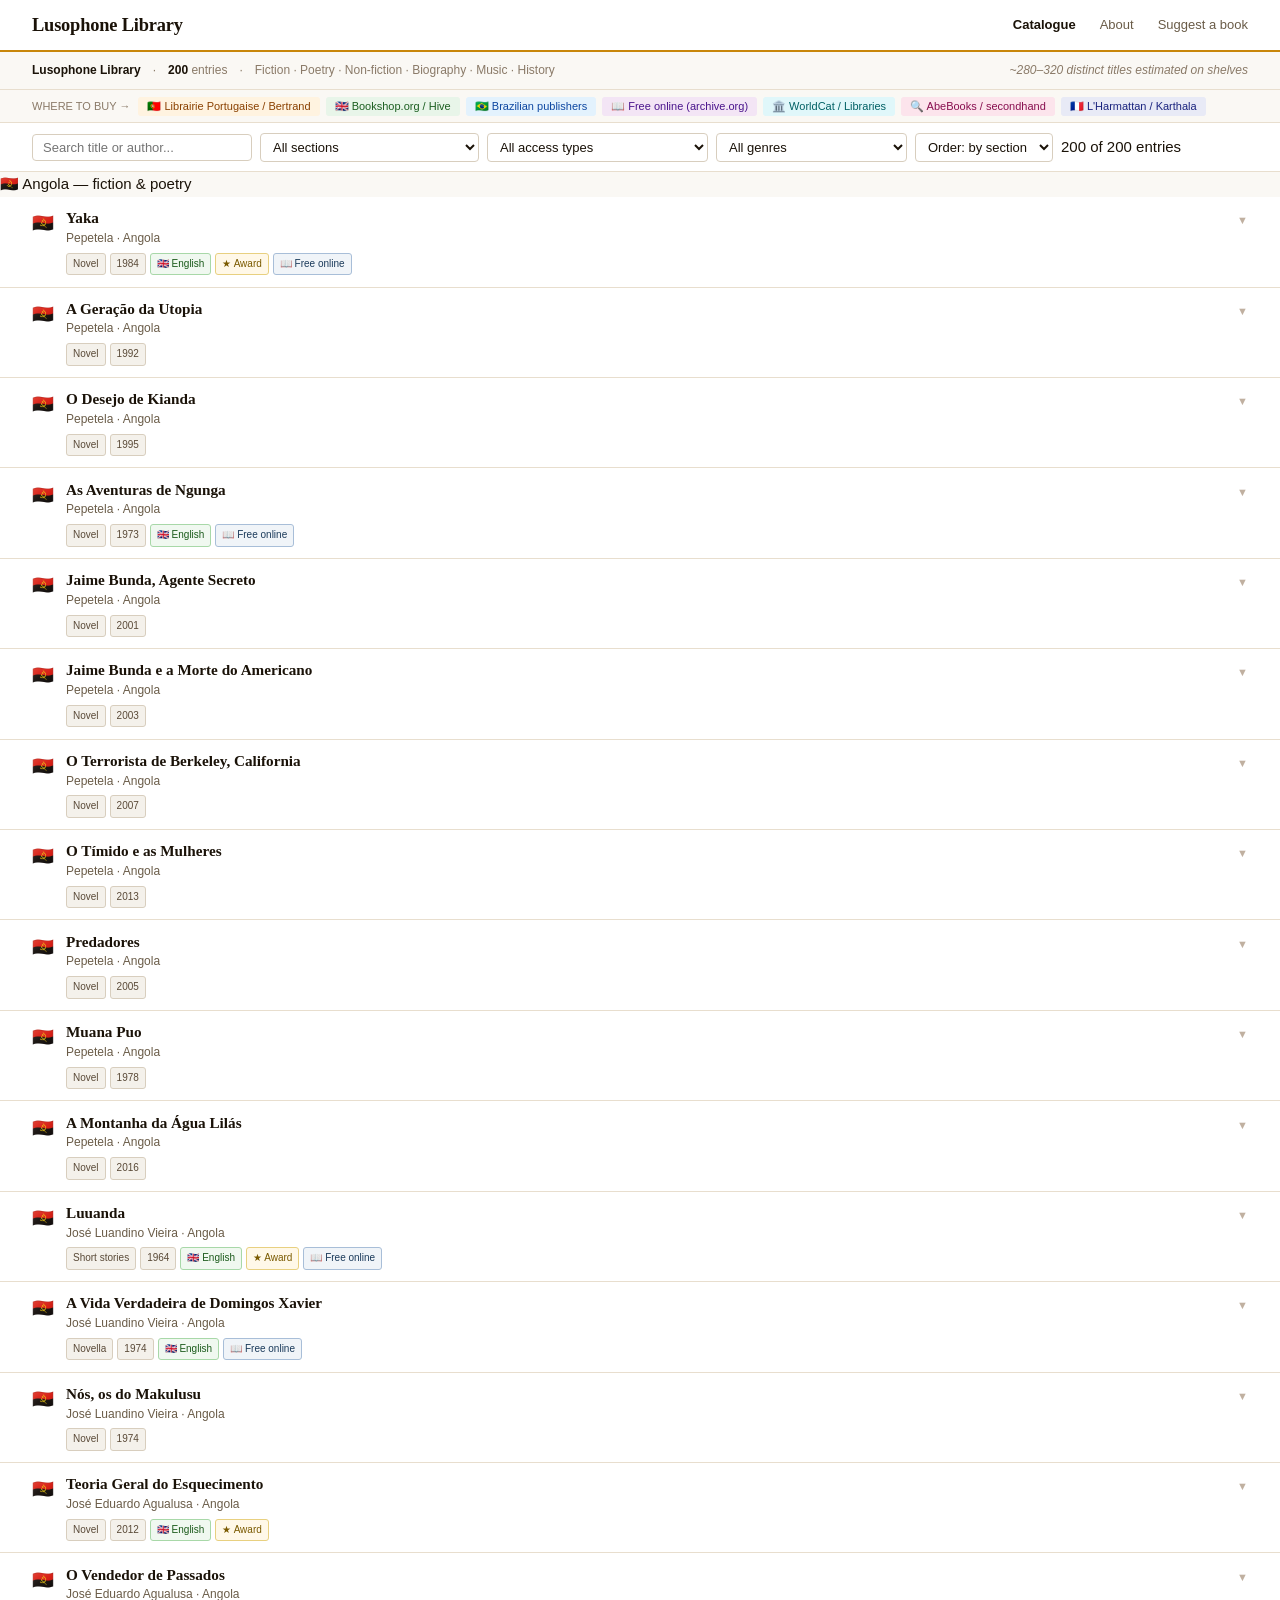
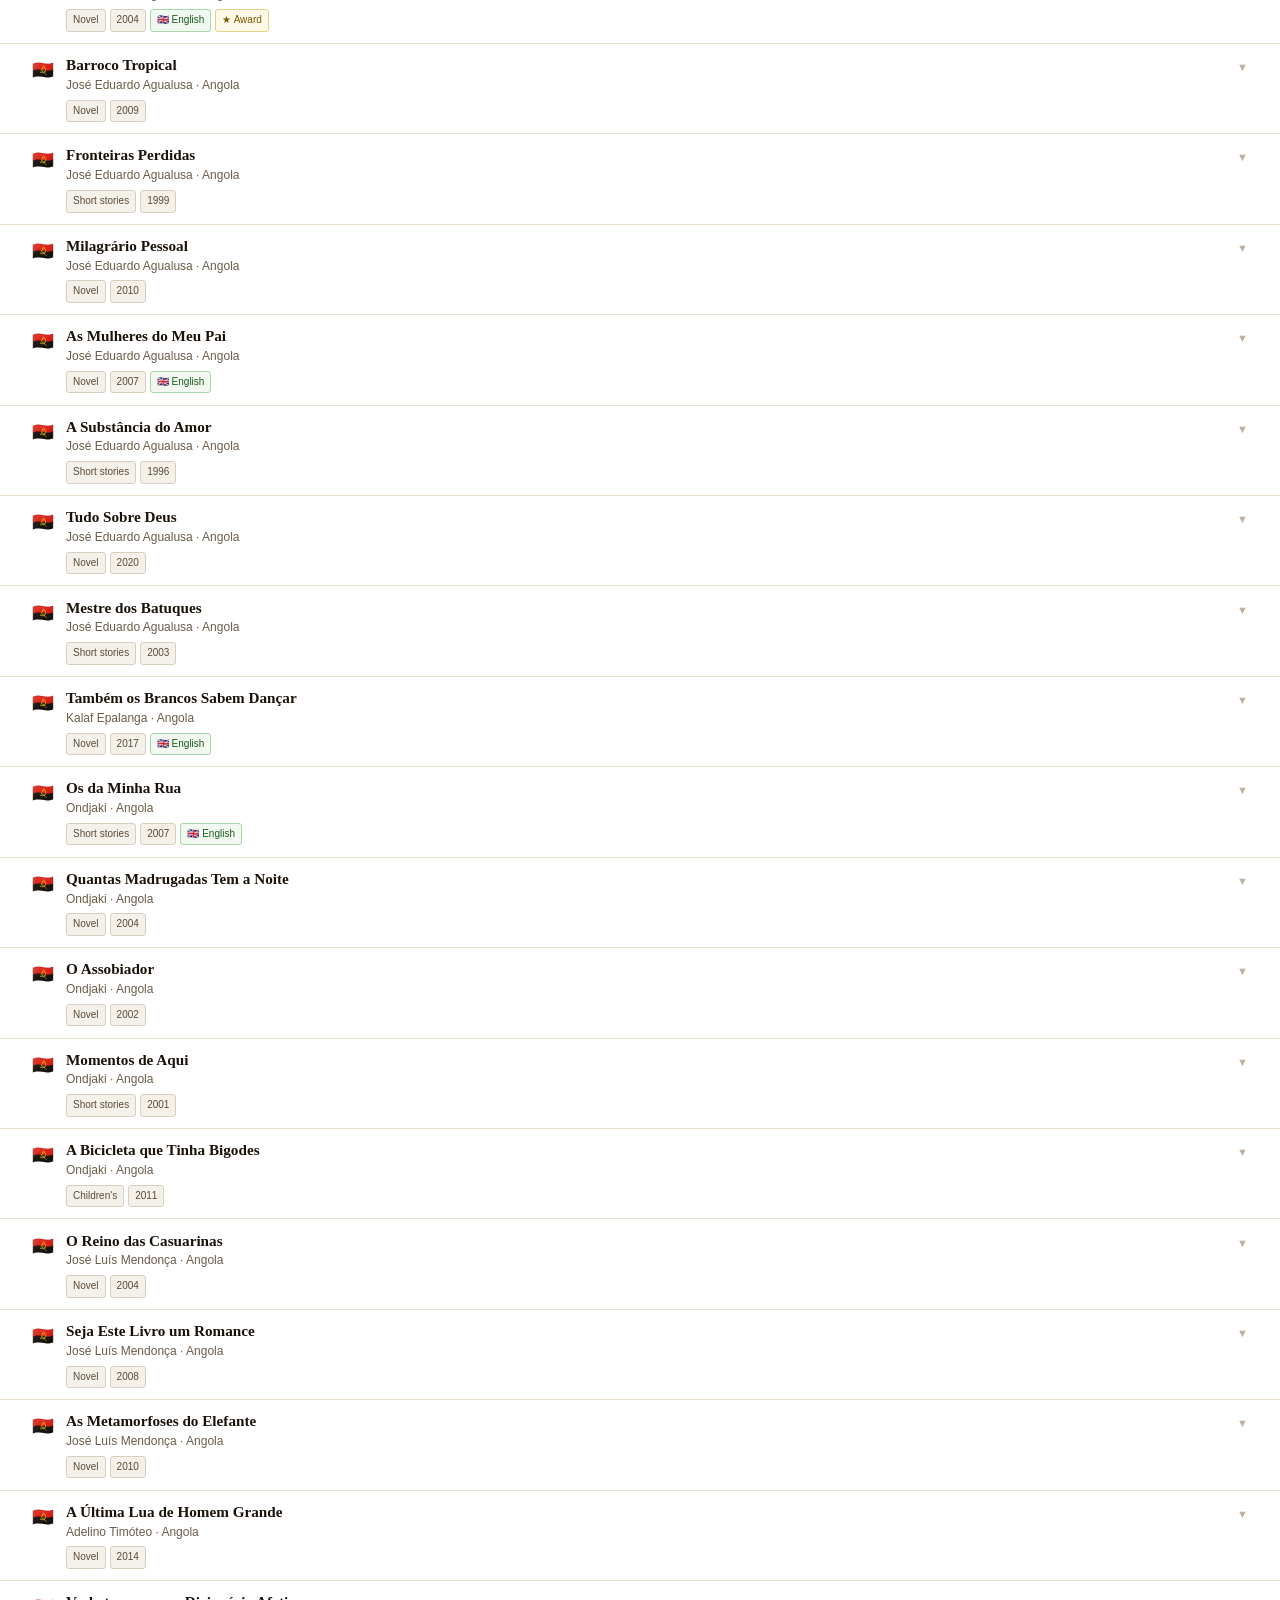
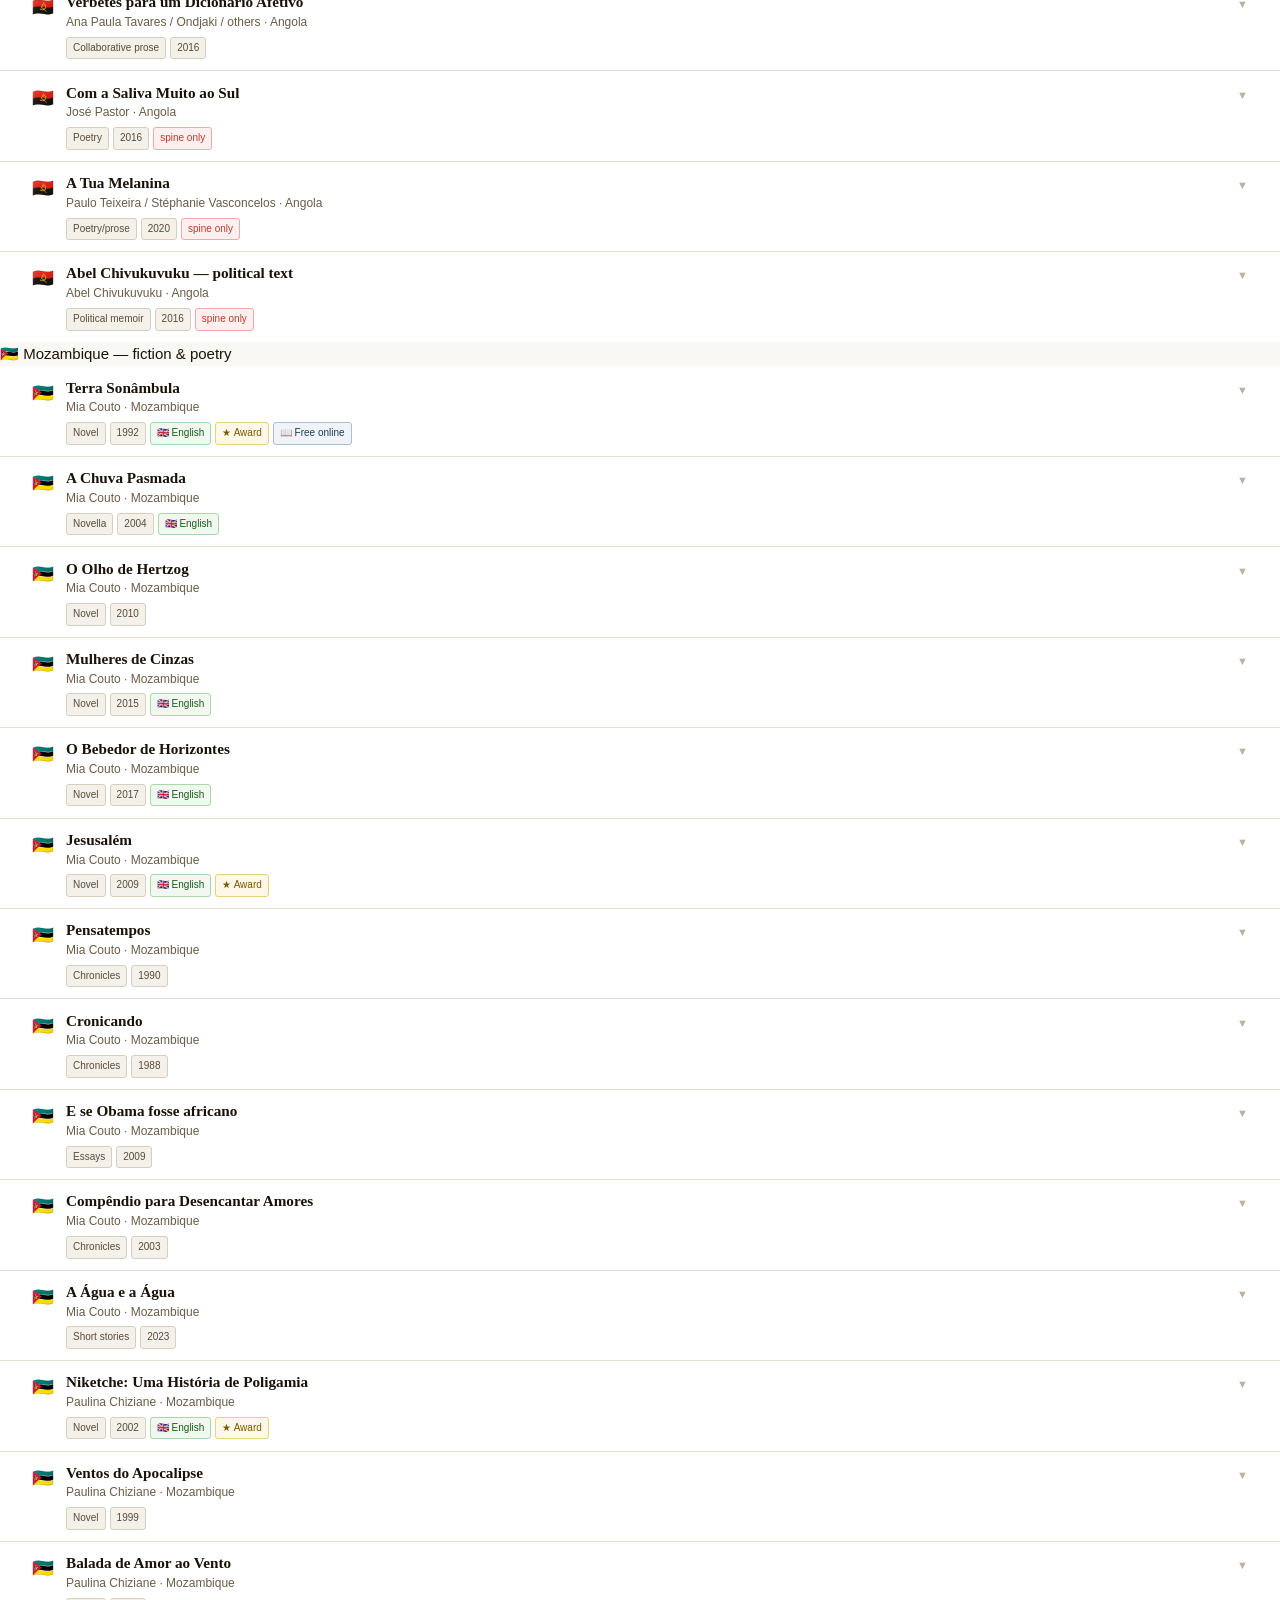
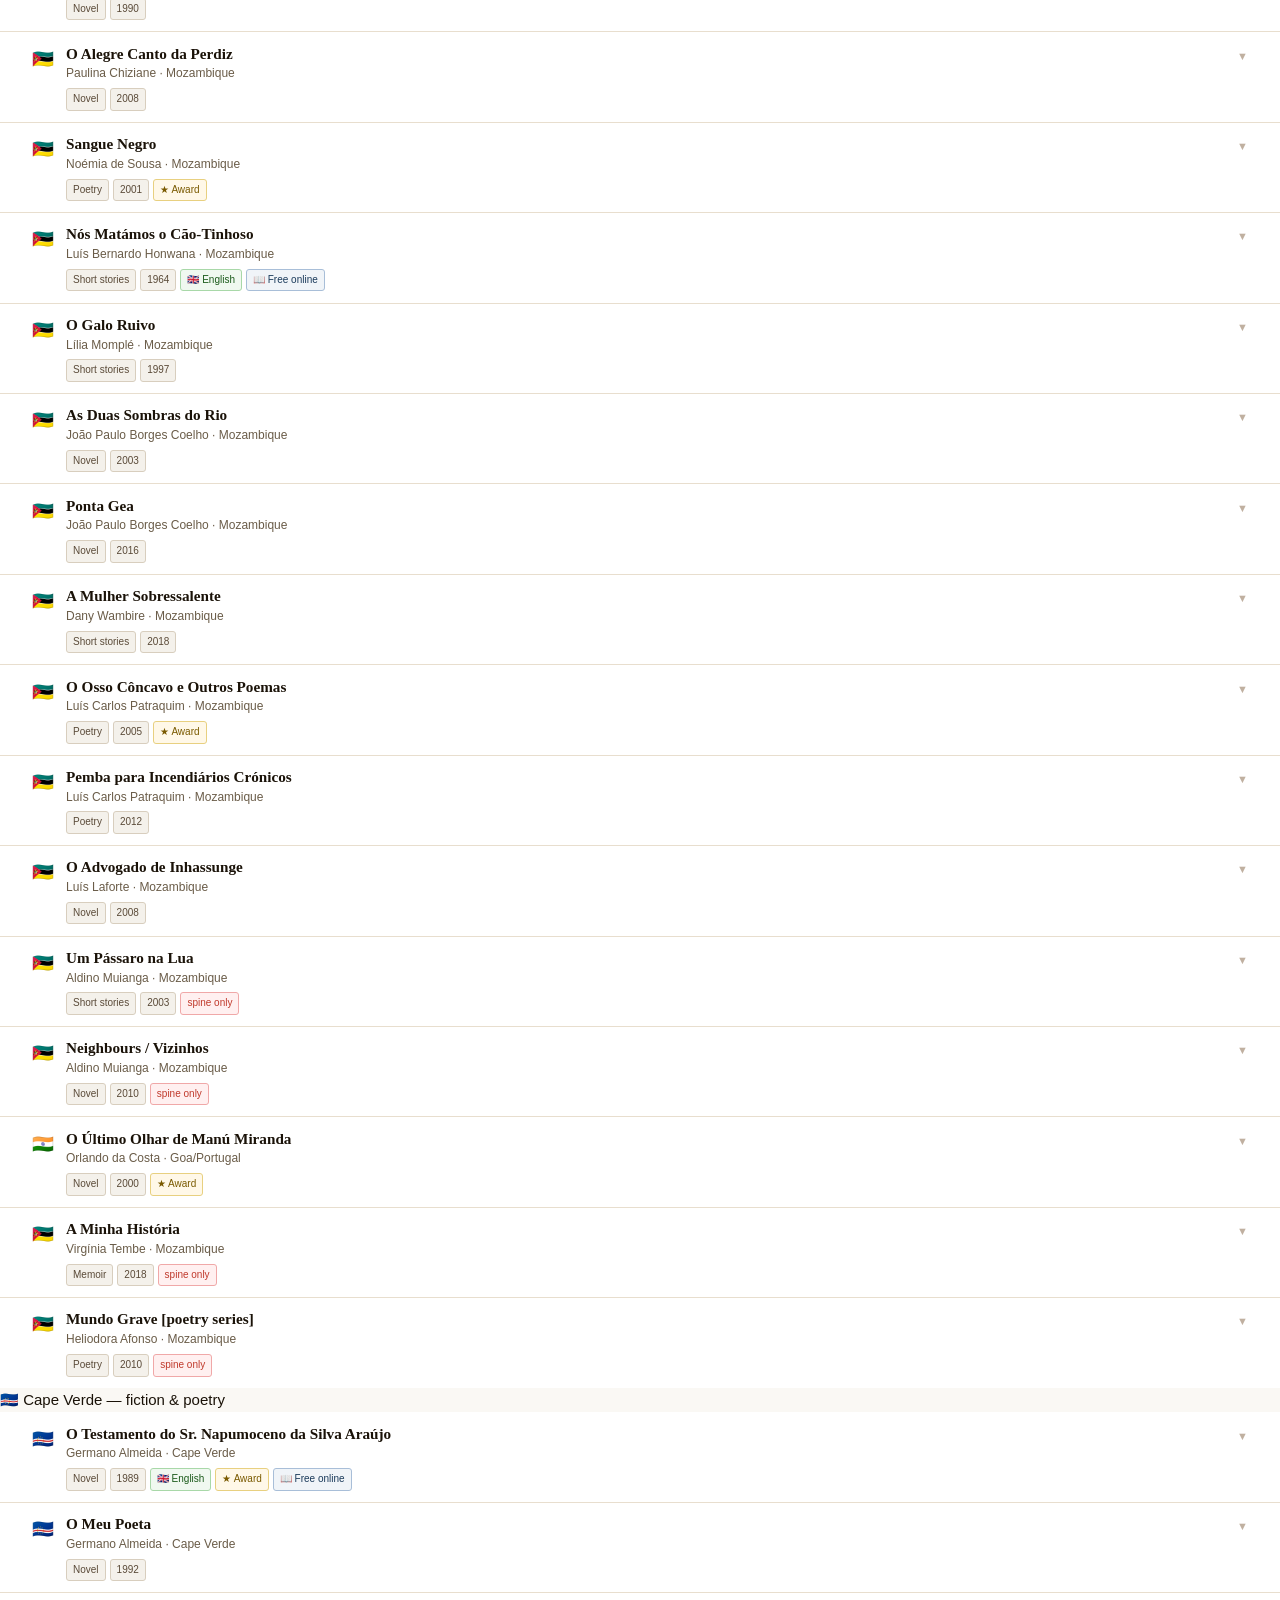
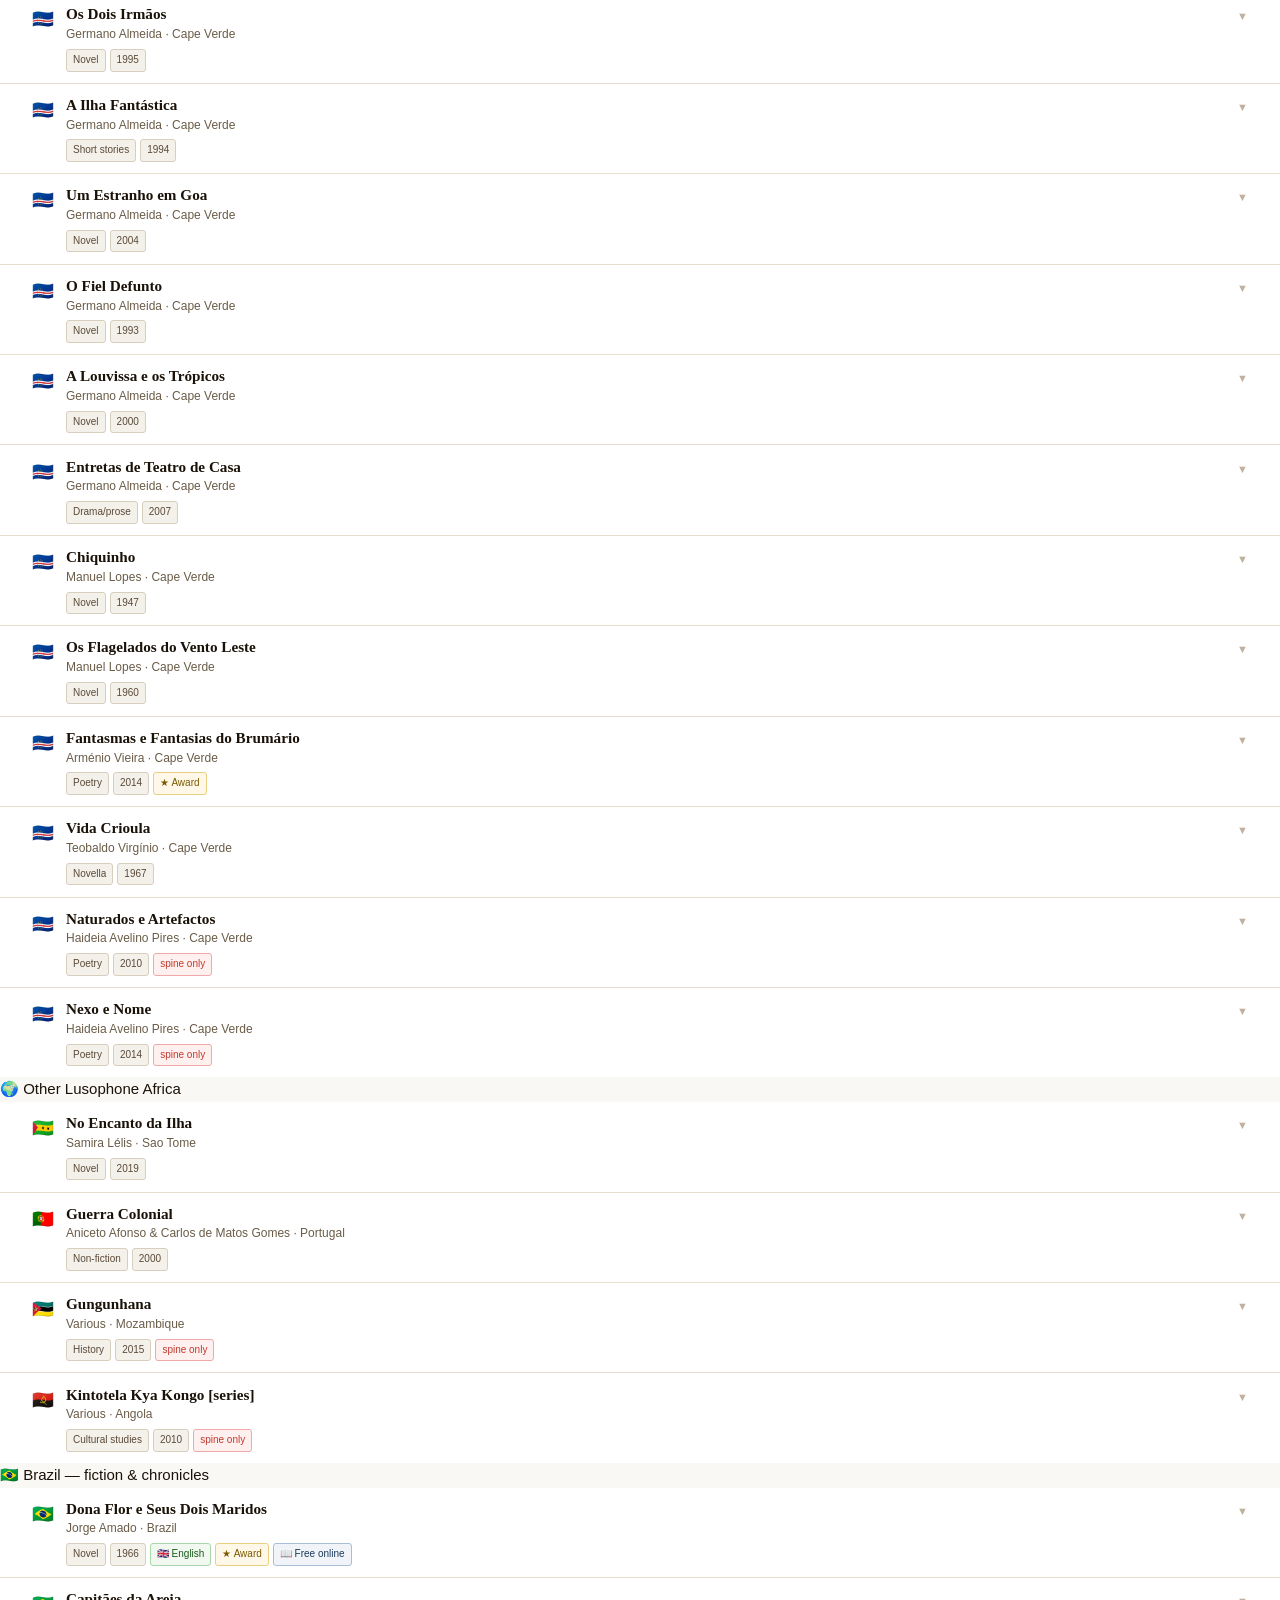
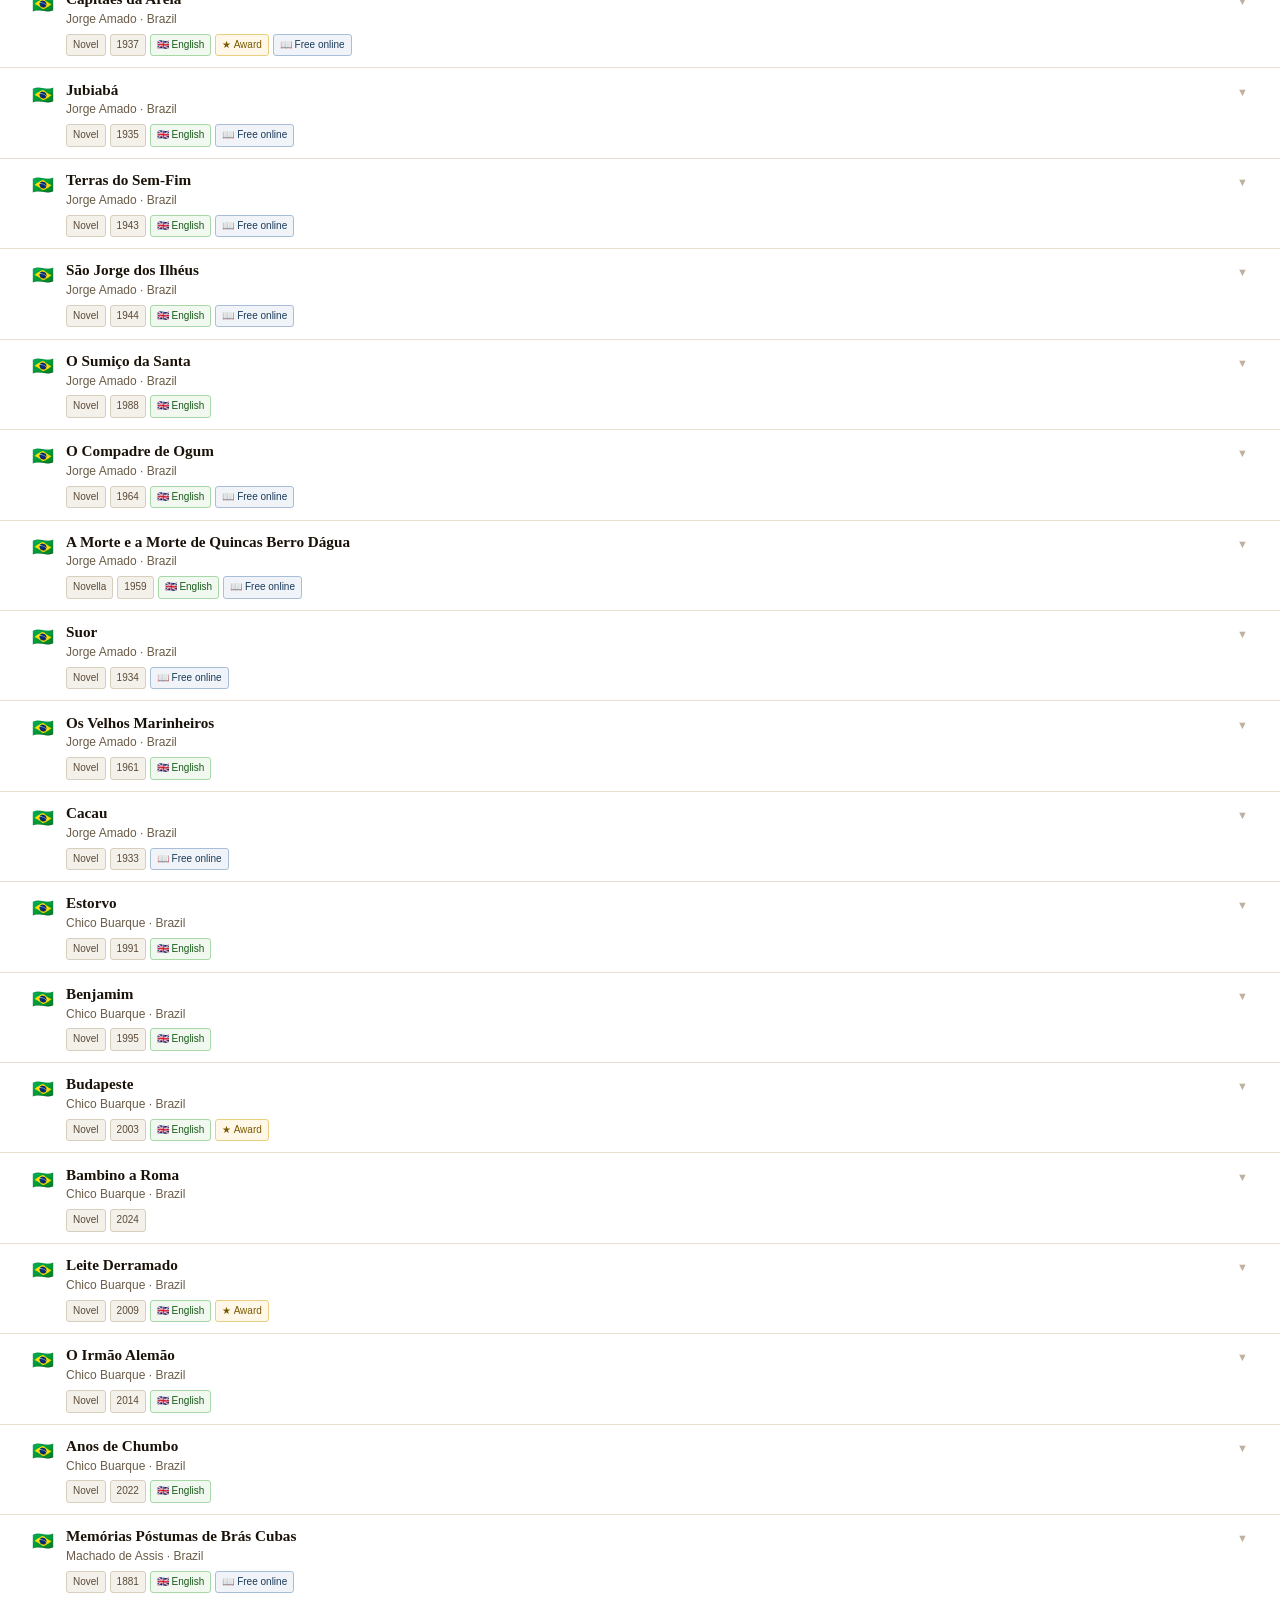
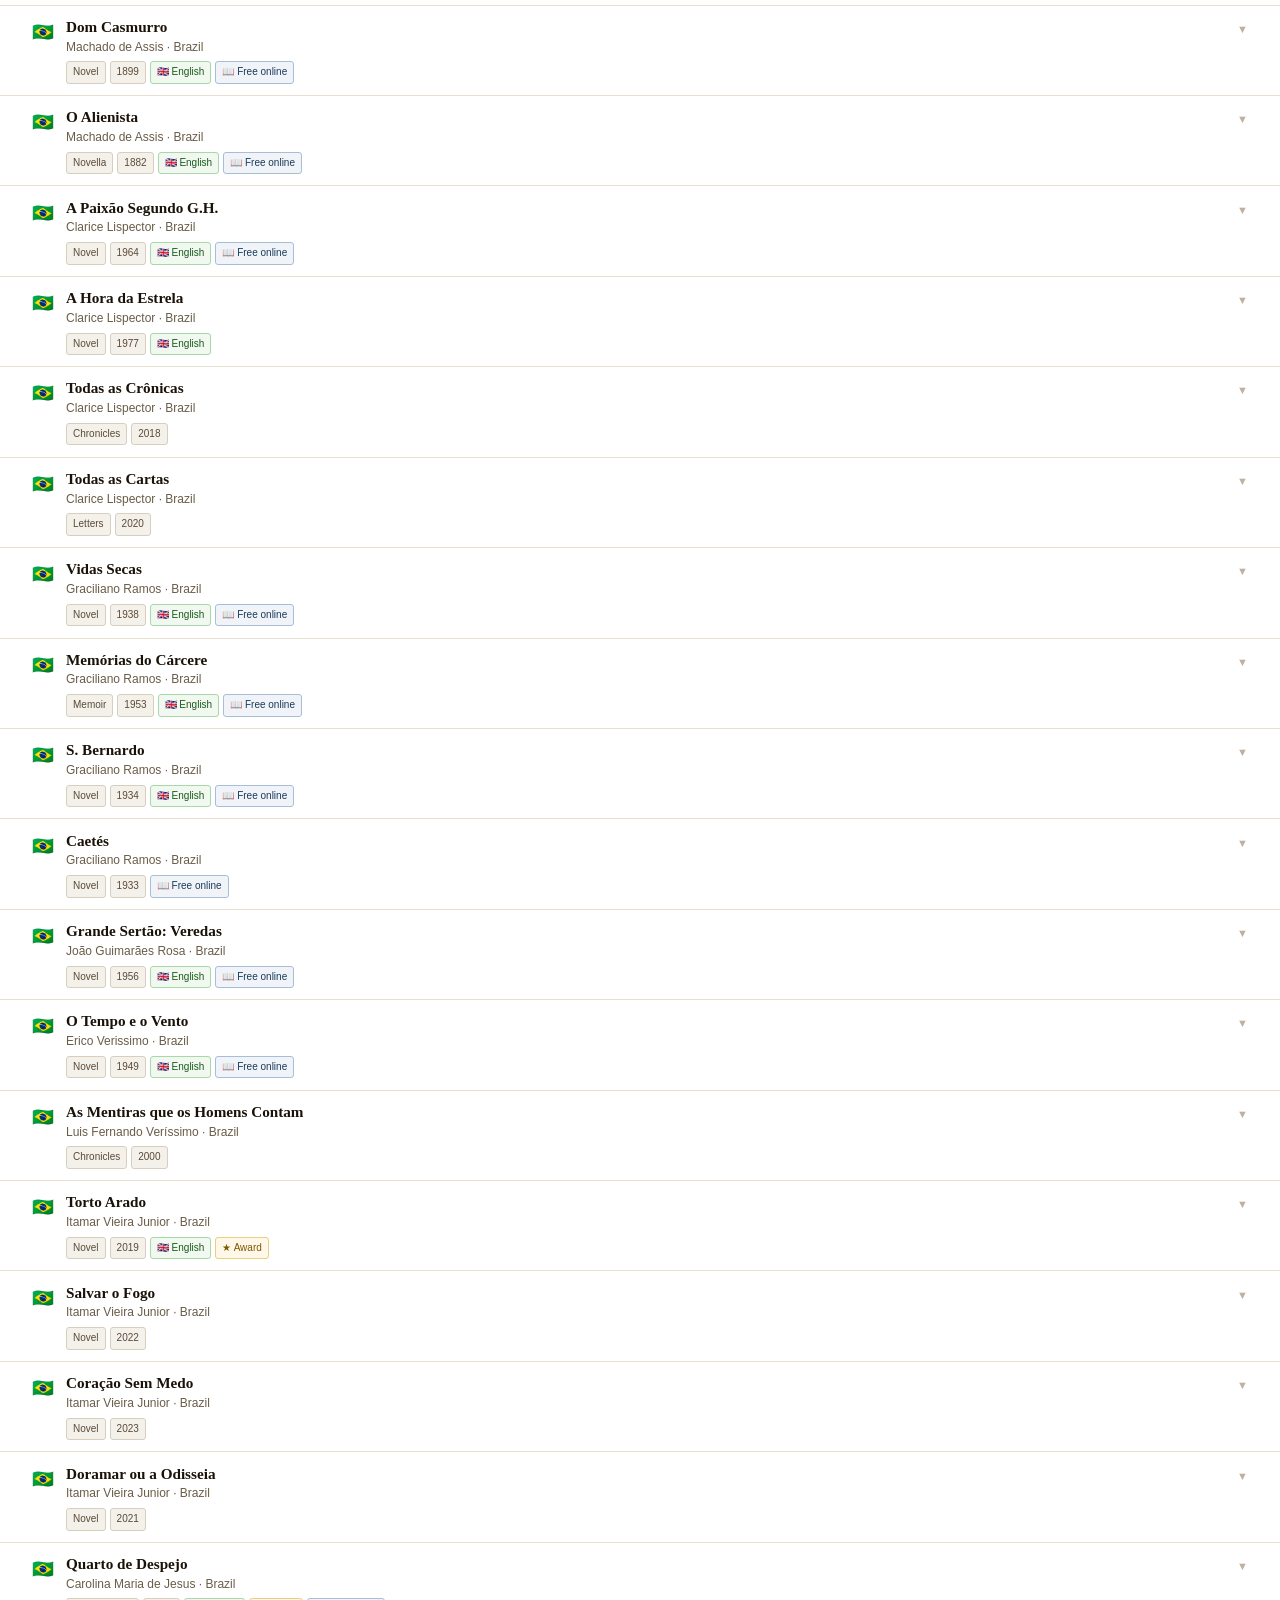
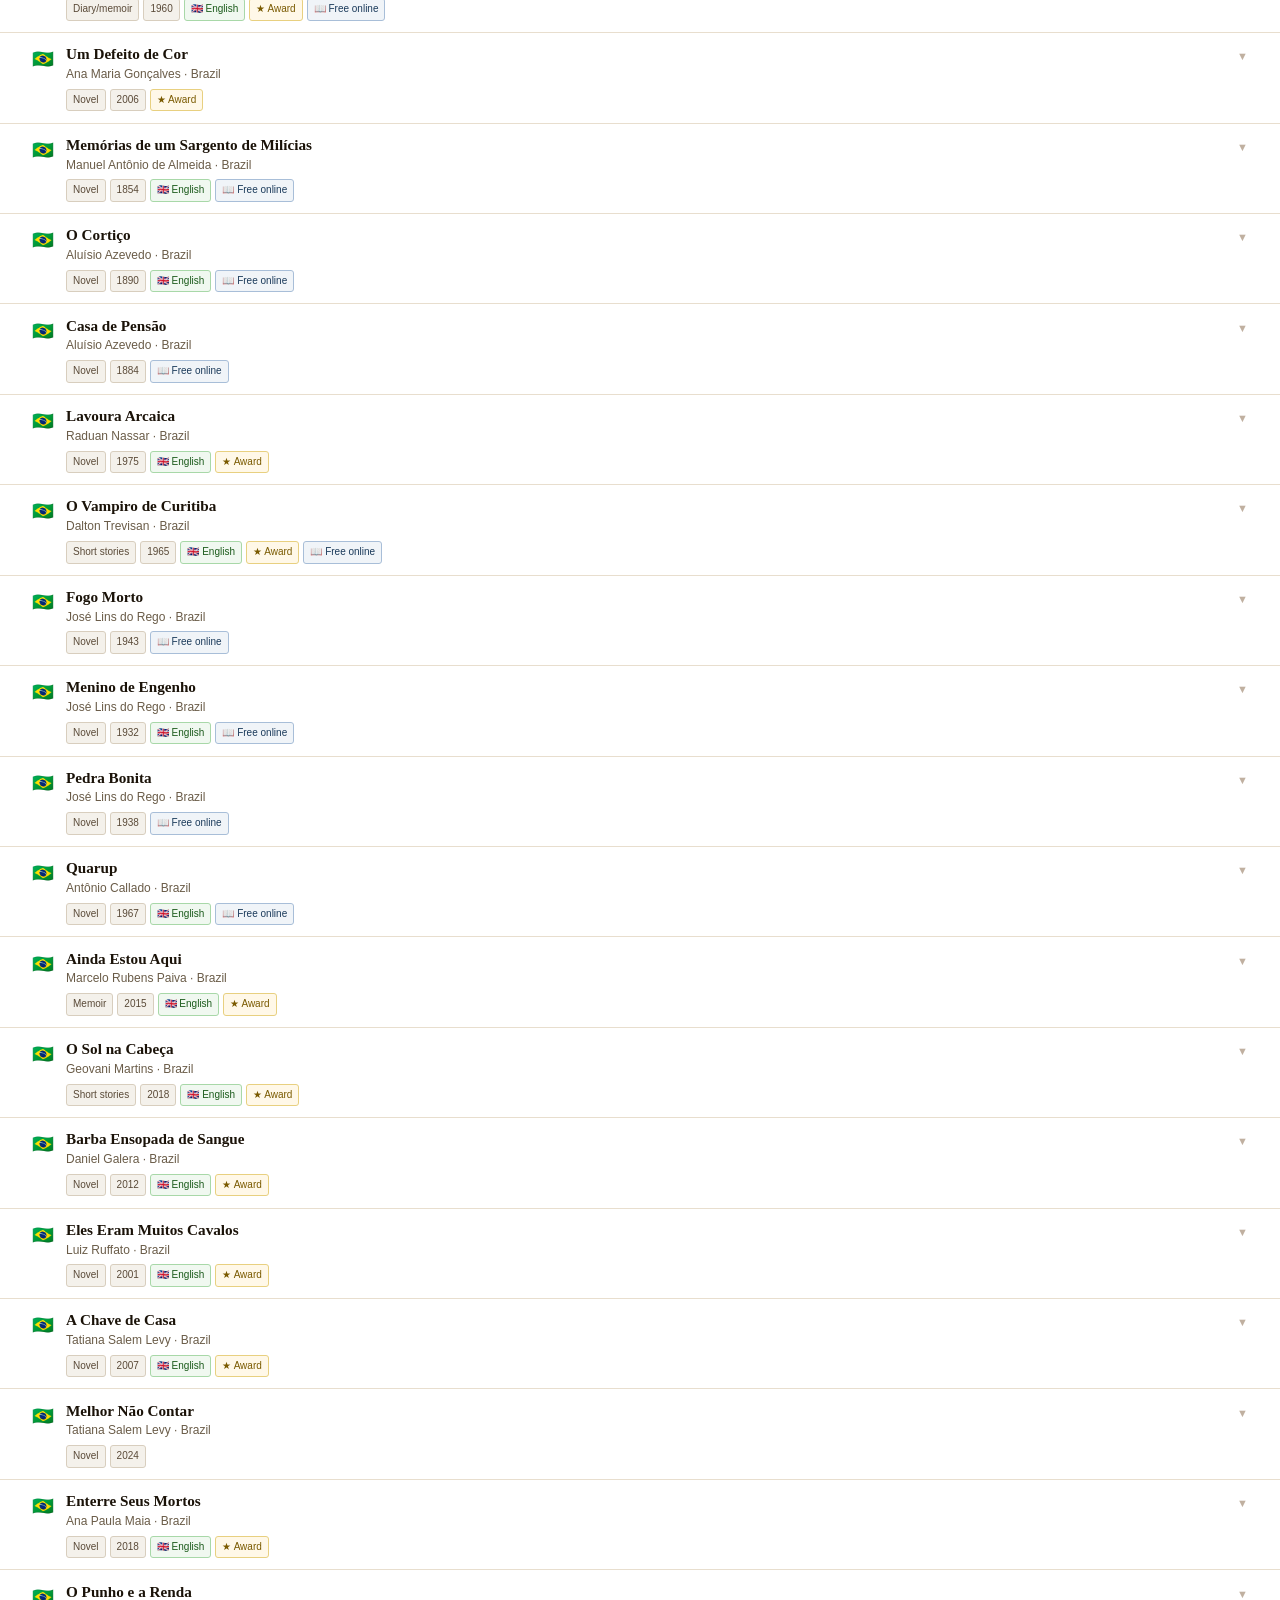
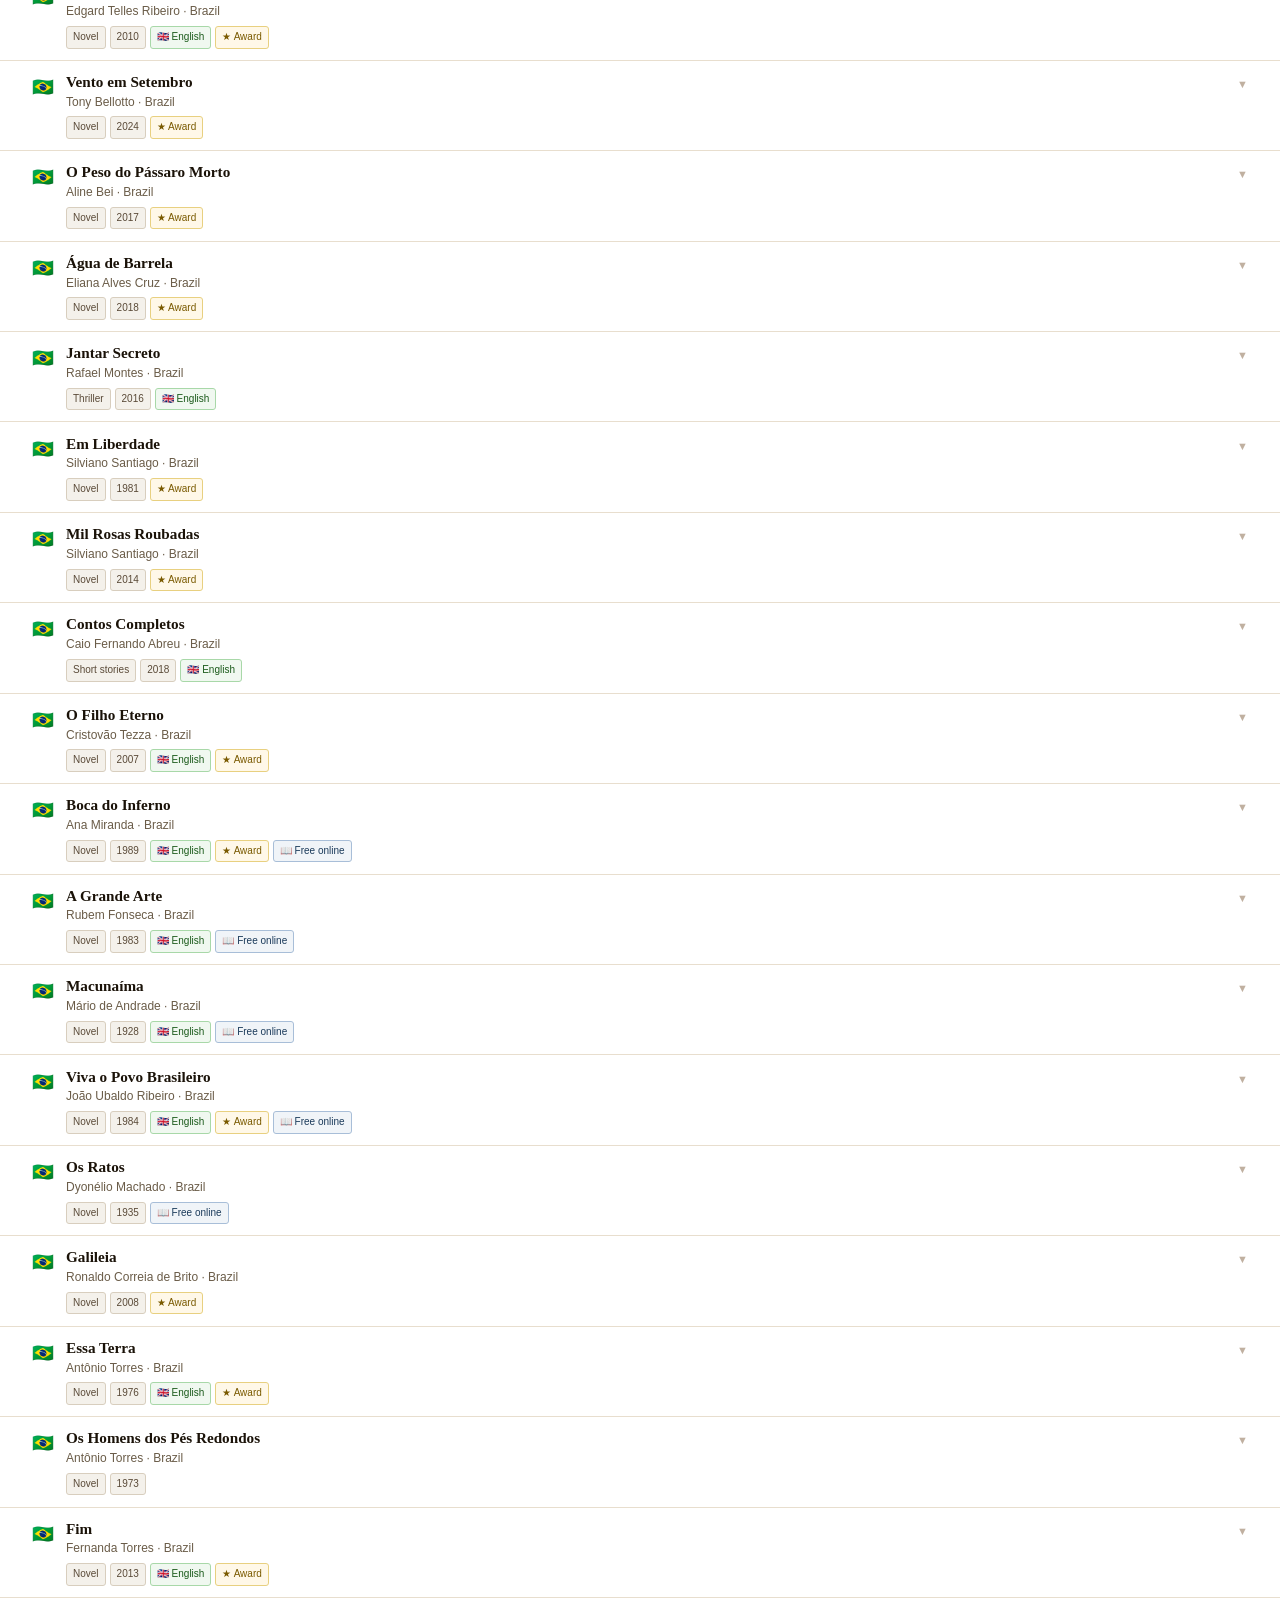
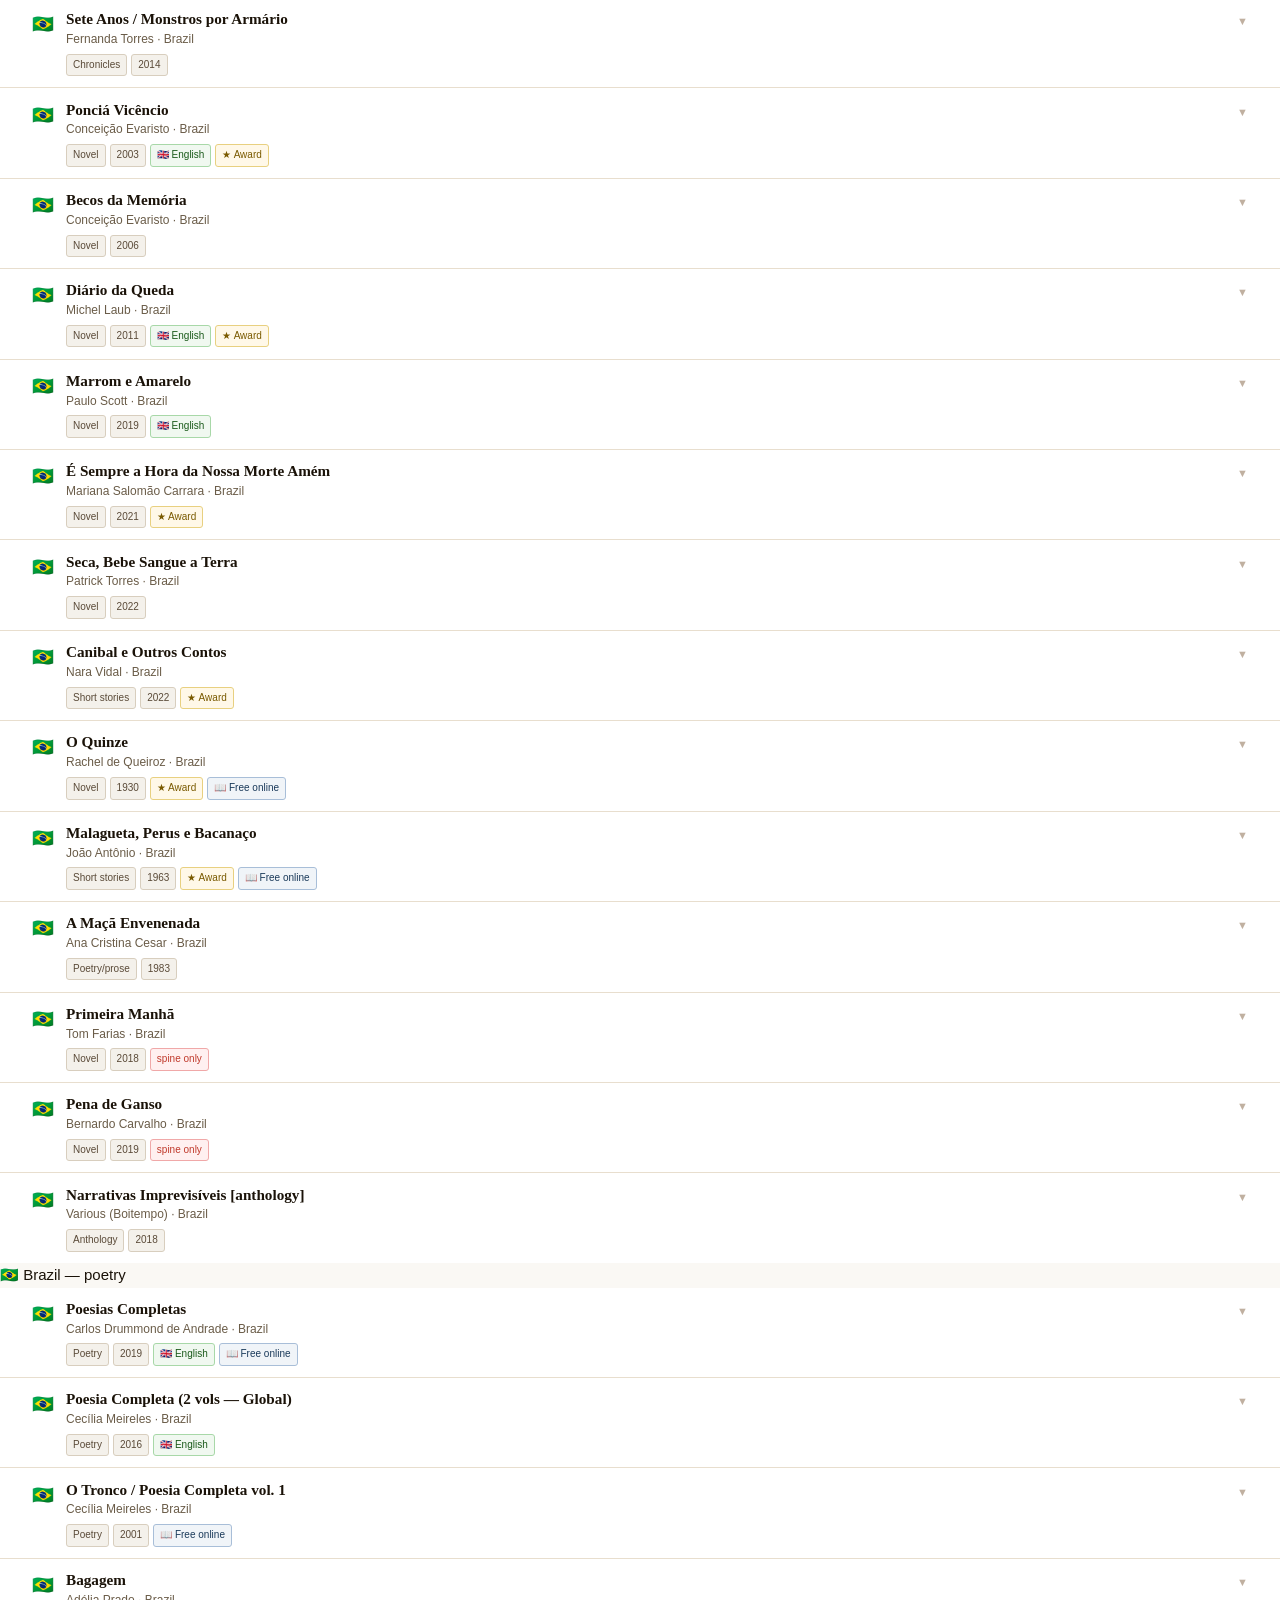
==== index.html @ bbb47eeb "Initial catalogue: 200 entries, shared CSS, data.json, isbn_lookup, README" ====
<!DOCTYPE html>
<html lang="en">
<head>
<meta charset="UTF-8">
<meta name="viewport" content="width=device-width, initial-scale=1.0">
<title>Lusophone Library — Catalogue</title>
<link rel="stylesheet" href="shared.css">
<style>
body{font-size:15px;line-height:1.65}
.site-header{flex-shrink:0}

/* ── PAGE INTRO BAR ──────────────────────────────────────── */
.page-intro{padding:0.55rem 2rem;background:#faf8f4;
  border-bottom:1px solid #e8dece;font-size:12px;color:#8a7a68;
  display:flex;align-items:center;gap:0.75rem;flex-wrap:wrap}
#tc{font-weight:700;color:#1a1208}

/* ── FILTER / CONTROL BAR ────────────────────────────────── */
.ctrl{padding:0.6rem 2rem;background:#fff;border-bottom:1px solid #e8dece;
  display:flex;flex-wrap:wrap;gap:8px;align-items:center}
.ctrl input{border:1px solid #d8cebe;padding:5px 10px;border-radius:4px;
  font-size:13px;background:#fff;color:#1a1208;outline:none;width:220px;
  font-family:inherit}
.ctrl input:focus{border-color:#c8860a}
.ctrl select{border:1px solid #d8cebe;padding:5px 8px;border-radius:4px;
  font-size:13px;background:#fff;color:#1a1208;cursor:pointer;
  outline:none;font-family:inherit}
.ctrl select:focus{border-color:#c8860a}

/* ── LEGEND BAR ──────────────────────────────────────────── */
.legbar{padding:0.4rem 2rem;background:#faf8f4;border-bottom:1px solid #e8dece;
  display:flex;flex-wrap:wrap;gap:6px;align-items:center}
.legbar span{font-size:11px;color:#8a7a68;margin-right:2px}
.lb{font-size:11px;padding:3px 9px;border-radius:3px;cursor:pointer;border:none;
  font-family:inherit;transition:opacity .15s}
.lb:hover{opacity:0.8}

/* ── TIP ─────────────────────────────────────────────────── */
#tip{padding:5px 2rem;background:#fff8e8;border-bottom:1px solid #f0c060;
  font-size:11px;color:#6a4a00;display:none}

/* ── SECTION LABEL ───────────────────────────────────────── */
.sec-lbl{padding:0.35rem 2rem;font-size:11px;font-weight:700;letter-spacing:0.08em;
  text-transform:uppercase;color:#fff;margin-top:0}

/* ── RESULTS AREA ────────────────────────────────────────── */
#out{padding:0 0 2rem}
.empty{padding:3rem 2rem;color:#8a7a68;font-size:14px;text-align:center}

/* ── BOOK CARD ───────────────────────────────────────────── */
.card{border-bottom:1px solid #e8dece;background:#fff}
.card:last-child{border-bottom:none}

.ch{padding:0.7rem 2rem;cursor:pointer;display:flex;align-items:flex-start;
  gap:0.75rem;transition:background .1s}
.ch:hover{background:#faf4ea}
.ch:focus{outline:2px solid #c8860a;outline-offset:-2px}
.fl{font-size:1.1rem;flex-shrink:0;margin-top:1px}
.mt{flex:1;min-width:0}
.tt{font-family:Georgia,serif;font-size:0.95rem;font-weight:700;
  color:#1a1208;line-height:1.3;margin-bottom:1px}
.au{font-size:12px;color:#6a5c48;margin-bottom:4px}
.tgs{display:flex;flex-wrap:wrap;gap:4px}
.tg{font-size:10px;padding:2px 6px;border-radius:3px;border:1px solid #d8cebe;
  color:#5a4a38;background:#f4f1eb;font-family:inherit;white-space:nowrap}
.tg.en{color:#1a5a1a;background:#f0f8f0;border-color:#a8d8a8}
.tg.aw{color:#7a5a00;background:#fff8e8;border-color:#e8d080}
.tg.fr{color:#1a3a5a;background:#f0f4f8;border-color:#a8bed8}
.tg.unc{color:#c0392b;background:#fff0f0;border-color:#f0a8a8}
.cv{font-size:11px;color:#c0b0a0;flex-shrink:0;margin-top:3px;user-select:none}

.cb{padding:0.75rem 2rem 1rem 3.2rem;border-top:1px solid #f0e8dc;
  background:#fffdf9}
.bl{font-size:13px;line-height:1.65;color:#3a2c1a;margin-bottom:8px}
.aw-t{font-size:12px;color:#7a5a00;background:#fff8e8;
  border:1px solid #e8d080;border-radius:3px;padding:3px 8px;
  margin-bottom:8px;display:inline-block}
.en-t{font-size:12px;color:#2a5a2a;background:#f4fbf4;
  border:1px solid #a8d8a8;border-radius:3px;padding:3px 8px;
  margin-bottom:8px;display:inline-block}
.no-en{font-size:11px;color:#aaa;margin-bottom:6px}
.bl-lbl{font-size:10px;font-weight:700;letter-spacing:.08em;text-transform:uppercase;
  color:#8a7a68;margin:8px 0 4px}
.br{display:flex;flex-wrap:wrap;gap:5px;margin-bottom:6px}
.bb{font-size:11px;padding:3px 8px;border-radius:3px;
  text-decoration:none;border:1px solid #d8cebe;color:#1a1208;
  background:#fff;white-space:nowrap;transition:background .1s,border-color .1s}
.bb:hover{background:#faf4ea;border-color:#c8860a;text-decoration:none}

/* ── Editions ─────────────────────────────────────────────── */
.eds-wrap{display:flex;flex-direction:column;gap:3px;margin-bottom:6px}
.eds-lang{display:flex;flex-wrap:wrap;gap:3px;align-items:baseline}
.eds-l{font-size:10px;font-family:inherit;font-weight:700;letter-spacing:.05em;
  color:#7a5a2a;text-transform:uppercase;min-width:82px;flex-shrink:0}
.eds-isbn{font-size:10px;font-family:monospace;padding:1px 5px;
  border:1px solid #ddd0b8;border-radius:3px;color:#3a6a9a;
  background:#f5f8fd;text-decoration:none}
.eds-isbn:hover{background:#dde8f5;border-color:#7aaad0;text-decoration:none}
.eds-more{font-size:10px;color:#9a8a6a;padding:1px 4px;font-style:italic}

.cite-link{color:#8a5a00;font-size:10px;text-decoration:none;
  border-bottom:1px dotted #c8860a}
.cite-link:hover{color:#c8860a;text-decoration:none}

footer{line-height:1.8}

@media(max-width:600px){
  .ctrl{padding:0.5rem 1rem}
  .ctrl input{width:160px}
  .ch{padding:0.6rem 1rem}
  .cb{padding:0.75rem 1rem 1rem 1rem}
  .page-intro{padding:0.5rem 1rem}
}
</style>
</head>
<body>
<header class="site-header">
  <a class="wordmark" href="index.html">Lusophone Library</a>
  <nav>
    <a href="index.html" class="active">Catalogue</a>
    <a href="about.html">About</a>
    <a href="suggest.html">Suggest a book</a>
  </nav>
</header>
<div class="page-intro">
  <span><strong>Lusophone Library</strong></span>
  <span>·</span>
  <span><span id="tc">200</span> entries</span>
  <span>·</span>
  <span>Fiction · Poetry · Non-fiction · Biography · Music · History</span>
  <span style="margin-left:auto;font-style:italic">~280–320 distinct titles estimated on shelves</span>
</div>
<div class="legbar">
  <span>WHERE TO BUY →</span>
  <button class="lb" style="background:#fff3e0;color:#8a4000" onclick="tip('Librairie Portugaise et Brésilienne (librairie-portugaise.com) · Bertrand worldwide shipping (bertrand.pt) · FNAC Portugal (fnac.pt)')">🇵🇹 Librairie Portugaise / Bertrand</button>
  <button class="lb" style="background:#e8f5e9;color:#1b5e20" onclick="tip('Bookshop.org UK (bookshop.org/pages/uk) · Hive.co.uk · Bookshop.org US — search the English title')">🇬🇧 Bookshop.org / Hive</button>
  <button class="lb" style="background:#e3f2fd;color:#0d47a1" onclick="tip('Companhia das Letras (companhiadasletras.com.br) · Rocco/Record (grupoeditorialrecord.com.br) · Alfaguara Brasil · Livraria Travessa (travessa.com.br)')">🇧🇷 Brazilian publishers</button>
  <button class="lb" style="background:#f3e5f5;color:#4a148c" onclick="tip('Internet Archive / Open Library (archive.org) — free to borrow or read online · Domínio Público Brazil (dominiopublico.gov.br) — free digital public domain')">📖 Free online (archive.org)</button>
  <button class="lb" style="background:#e0f7fa;color:#006064" onclick="tip('Links open a WorldCat search (worldcat.org) — shows which libraries worldwide hold the book and whether it is in Libby/OverDrive')">🏛️ WorldCat / Libraries</button>
  <button class="lb" style="background:#fce4ec;color:#880e4f" onclick="tip('AbeBooks (abebooks.co.uk) · Estante Virtual (estantevirtual.com.br) for Brazilian editions · WorldCat.org to find library copies · eBay')">🔍 AbeBooks / secondhand</button>
  <button class="lb" style="background:#e8eaf6;color:#1a237e" onclick="tip('L\'Harmattan (editions-harmattan.fr) · Karthala (karthala.com) — the two main specialist French publishers of African academic and literary works')">🇫🇷 L'Harmattan / Karthala</button>
</div>
<div id="tip"></div>
<div class="ctrl">
  <input type="text" id="q" placeholder="Search title or author..." oninput="render()">
  <select id="sec" onchange="render()">
    <option value="">All sections</option>
    <option value="angola">Angola — fiction &amp; poetry</option>
    <option value="moz">Mozambique — fiction &amp; poetry</option>
    <option value="cv">Cape Verde — fiction &amp; poetry</option>
    <option value="oaf">Other Lusophone Africa</option>
    <option value="bf">Brazil — fiction &amp; chronicles</option>
    <option value="bp">Brazil — poetry</option>
    <option value="bb">Brazil — biography &amp; memoir</option>
    <option value="bm">Brazil — music</option>
    <option value="hi">Brazil — history</option>
  </select>
  <select id="acc" onchange="render()">
    <option value="">All access types</option>
    <option value="en">English translation exists</option>
    <option value="free">Free online (archive.org etc)</option>
    <option value="lib">Library apps (Libby/BorrowBox)</option>
    <option value="unc">Spine only — unconfirmed</option>
  </select>
  <select id="gen" onchange="render()">
    <option value="">All genres</option>
  </select>
  <select id="srt" onchange="render()">
    <option value="">Order: by section</option>
    <option value="yr_asc">Year: oldest first</option>
    <option value="yr_desc">Year: newest first</option>
    <option value="au_az">Author: A–Z</option>
  </select>
  <span id="cnt"></span>
</div>
<div id="out"></div>
<footer>
  <strong>Specialists:</strong> <a href="https://librairie-portugaise.com">librairie-portugaise.com</a> · <a href="https://bertrand.pt">bertrand.pt</a> (worldwide shipping) · <a href="https://www.companhiadasletras.com.br">companhiadasletras.com.br</a> (links open Google site-search — direct links require ISBNs) · <a href="https://travessa.com.br">travessa.com.br</a><br>
  <strong>English translations:</strong> <a href="https://bookshop.org">bookshop.org</a> · <a href="https://www.hive.co.uk">hive.co.uk</a><br>
  <strong>Free texts:</strong> <a href="https://archive.org">archive.org</a> · <a href="http://www.dominiopublico.gov.br">dominiopublico.gov.br</a><br>
  <strong>Library apps:</strong> <a href="https://worldcat.org">worldcat.org</a> (finds library + Libby/OverDrive availability)<br>
  <strong>Secondhand:</strong> <a href="https://www.abebooks.co.uk">abebooks.co.uk</a> · <a href="https://www.estantevirtual.com.br">estantevirtual.com.br</a><br>
  <strong>French academic:</strong> <a href="https://www.editions-harmattan.fr">editions-harmattan.fr</a> · <a href="https://www.karthala.com">karthala.com</a><br>
  Entries marked <em>"spine only"</em> may have imprecise titles or authors. <a href="about.html">About this project</a> · <a href="suggest.html">Suggest a book</a>
</footer>
<script>
const enc=encodeURIComponent;
function isbn(eds,lang){
  if(!eds) return null;
  const arr=eds[lang];
  return arr&&arr.length?arr[0].isbn:null;
}
const BUY={
  sp:{l:"Librairie Portugaise",f:(t,a,eds)=>`https://www.librairie-portugaise.com/?s=${enc(t)}`},
  bt:{l:"Bertrand.pt",f:(t,a,eds)=>`https://www.bertrand.pt/pesquisa?pesquisa=${enc(t)}`},
  cl:{l:"Companhia das Letras",f:(t,a,eds)=>`https://www.google.com/search?q=site:companhiadasletras.com.br+${enc(t)}`},
  rc:{l:"Rocco/Record",f:(t,a,eds)=>`https://www.grupoeditorialrecord.com.br/?s=${enc(t)}`},
  bk:{l:"Bookshop.org",f:(t,a,eds)=>{const i=isbn(eds,"en");return i?`https://bookshop.org/books/${i}`:`https://bookshop.org/search?keywords=${enc(t+' '+a)}`;} },
  hv:{l:"Hive.co.uk",f:(t,a,eds)=>{const i=isbn(eds,"en");return i?`https://www.hive.co.uk/Product/ISBN/${i}`:`https://www.hive.co.uk/Search/Keyword?keyword=${enc(t+' '+a)}`;} },
  ar:{l:"Open Library",f:(t,a,eds)=>{const i=isbn(eds,"pt")||isbn(eds,"en");return i?`https://openlibrary.org/isbn/${i}`:`https://archive.org/search?query=${enc('"'+t+'"')}&mediatype=texts`;} },
  dp:{l:"Domínio Público (free)",f:(t,a,eds)=>`http://www.dominiopublico.gov.br/pesquisa/PesquisaObraForm.do?no_obra=${enc(t)}&co_midia=2`},
  lb:{l:"WorldCat / Libraries",f:(t,a,eds)=>{const i=isbn(eds,"en")||isbn(eds,"pt");return i?`https://worldcat.org/isbn/${i}`:`https://worldcat.org/search?q=${enc(t+' '+a)}`;} },
  ab:{l:"AbeBooks",f:(t,a,eds)=>{const i=isbn(eds,"en")||isbn(eds,"pt");return i?`https://www.abebooks.co.uk/servlet/SearchResults?isbn=${i}`:`https://www.abebooks.co.uk/book-search/title/${enc(t)}/author/${enc(a)}/`;} },
  ev:{l:"Estante Virtual",f:(t,a,eds)=>`https://www.estantevirtual.com.br/busca?q=${enc(t)}`}
};
const FL={Angola:"🇦🇴",Mozambique:"🇲🇿","Cape Verde":"🇨🇻",Brazil:"🇧🇷","Sao Tome":"🇸🇹","Goa/Portugal":"🇮🇳",Portugal:"🇵🇹",France:"🇫🇷",Multiple:"🌍",Sweden:"🇸🇪"};
const SL={angola:"🇦🇴 Angola — fiction & poetry",moz:"🇲🇿 Mozambique — fiction & poetry",cv:"🇨🇻 Cape Verde — fiction & poetry",oaf:"🌍 Other Lusophone Africa",bf:"🇧🇷 Brazil — fiction & chronicles",bp:"🇧🇷 Brazil — poetry",bb:"🇧🇷 Brazil — biography & memoir",bm:"🇧🇷 Brazil — music",hi:"🇧🇷 Brazil — history"};
const SO=["angola","moz","cv","oaf","bf","bp","bb","bm","hi"];
let EX=null;
function tip(t){const d=document.getElementById('tip');if(d.textContent===t&&d.style.display==='block'){d.style.display='none';}else{d.textContent=t;d.style.display='block';}}
let D=[];

function renderEditions(eds){
  if(!eds||!Object.keys(eds).length) return '';
  const LNAMES={"pt": "Portuguese", "en": "English", "fr": "French", "de": "German", "es": "Spanish", "it": "Italian", "nl": "Dutch", "sv": "Swedish", "no": "Norwegian", "fi": "Finnish", "pl": "Polish", "ca": "Catalan", "ja": "Japanese", "zh": "Chinese", "ko": "Korean", "ar": "Arabic", "he": "Hebrew", "ru": "Russian", "tr": "Turkish", "el": "Greek", "hr": "Croatian", "ro": "Romanian", "bg": "Bulgarian", "cs": "Czech", "hu": "Hungarian", "da": "Danish"};
  const ORDER=['pt','en','fr','de','es','it','nl','sv','no','pl','ca'];
  const langs=Object.keys(eds).sort((a,b)=>{
    const ai=ORDER.indexOf(a),bi=ORDER.indexOf(b);
    if(ai<0&&bi<0) return a<b?-1:1;
    if(ai<0) return 1; if(bi<0) return -1; return ai-bi;
  });
  const total=Object.values(eds).reduce((s,a)=>s+a.length,0);
  let html=`<div class="bl-lbl">Editions (${total} found)</div><div class="eds-wrap">`;
  for(const lang of langs){
    const arr=eds[lang];
    const lname=LNAMES[lang]||lang.toUpperCase();
    html+=`<div class="eds-lang"><span class="eds-l">${lname}</span>`;
    for(const ed of arr.slice(0,3)){
      const label=[ed.pub,ed.year,ed.tr?`tr. ${ed.tr}`:null].filter(Boolean).join(' · ');
      html+=`<a class="eds-isbn" href="https://openlibrary.org/isbn/${ed.isbn}" target="_blank" title="${label||ed.isbn}">${ed.isbn}</a>`;
    }
    if(arr.length>3) html+=`<span class="eds-more">+${arr.length-3} more</span>`;
    html+='</div>';
  }
  html+='</div>';
  return html;
}

function makeCard(b,id){
  const isOpen=EX===id;
  const card=document.createElement('div');
  card.className='card';
  let tags=`<span class="tg">${b.g}</span><span class="tg">${b.y||'?'}</span>`;
  if(b.en) tags+=`<span class="tg en">🇬🇧 English</span>`;
  if(b.aw) tags+=`<span class="tg aw">★ Award</span>`;
  if(b.buy.some(x=>['ar','dp'].includes(x))) tags+=`<span class="tg fr">📖 Free online</span>`;
  if(b.unc) tags+=`<span class="tg unc">spine only</span>`;
  let body='';
  if(isOpen){
    const buyH=(b.buy||[]).map(k=>BUY[k]?`<a class="bb" href="${BUY[k].f(b.t,b.a,b.editions||null)}" target="_blank">${BUY[k].l}${b.editions&&['bk','hv','lb','ab'].includes(k)?' ↗':''}</a>`:'').join('');
    body=`<div class="cb">
      <p class="bl">${b.bl||''}${b.unc?'<br><span style="font-size:10px;color:#c0392b;font-style:italic">⚠ Identified from spine only — title/author may be imprecise</span>':''}</p>
      ${b.aw?`<p class="aw-t">★ ${b.aw}${b.cite_url?` — <a class="cite-link" href="${b.cite_url}" target="_blank">📜 citation</a>`:""}</p>`:''}
      ${b.en?`<p class="en-t">🇬🇧 English edition: ${b.en}</p>`:'<p class="no-en">No English translation identified</p>'}
      ${b.editions?renderEditions(b.editions):''}
      <div class="bl-lbl">Where to find it</div>
      <div class="br">${buyH}</div>
    </div>`;
  }
  card.innerHTML=`<div class="ch" onclick="tog('${id}')" onkeydown="if(event.key==='Enter'||event.key===' '){event.preventDefault();tog('${id}');}" tabindex="0" role="button" aria-expanded="${isOpen}">
    <span class="fl">${FL[b.c]||'🌍'}</span>
    <div class="mt">
      <div class="tt">${b.t}</div>
      <div class="au">${b.a}${b.c?' · '+b.c:''}</div>
      <div class="tgs">${tags}</div>
    </div>
    <span class="cv">${isOpen?'▲':'▼'}</span>
  </div>${body}`;
  return card;
}
function render(){
  const q=document.getElementById('q').value.toLowerCase();
  const sec=document.getElementById('sec').value;
  const acc=document.getElementById('acc').value;
  const gen=document.getElementById('gen').value;
  const srt=document.getElementById('srt').value;
  let filtered=D.filter(b=>{
    if(sec && b.s!==sec) return false;
    if(acc==='en' && !b.en) return false;
    if(acc==='free' && !b.buy.some(x=>['ar','dp'].includes(x))) return false;
    if(acc==='lib' && !b.buy.includes('lb')) return false;
    if(acc==='unc' && !b.unc) return false;
    if(gen && b.g!==gen) return false;
    if(q && !b.t.toLowerCase().includes(q) && !b.a.toLowerCase().includes(q)) return false;
    return true;
  });
  if(srt==='yr_asc') filtered.sort((a,b)=>(a.y||9999)-(b.y||9999));
  else if(srt==='yr_desc') filtered.sort((a,b)=>(b.y||0)-(a.y||0));
  else if(srt==='au_az') filtered.sort((a,b)=>a.a.localeCompare(b.a));
  document.getElementById('tc').textContent=D.length;
  document.getElementById('cnt').textContent=filtered.length+' of '+D.length+' entries';
  const out=document.getElementById('out');
  out.innerHTML='';
  if(!filtered.length){out.innerHTML='<div class="empty">No titles match your filters.</div>';return;}
  if(srt){
    const lst=document.createElement('div');
    lst.className='lst';
    filtered.forEach((b,i)=>lst.appendChild(makeCard(b,b.s+i)));
    out.appendChild(lst);
  } else {
    const byS={};
    filtered.forEach(b=>{if(!byS[b.s])byS[b.s]=[];byS[b.s].push(b);});
    const order=["angola","moz","cv","oaf","bf","bp","bb","bm","hi"];
    order.forEach(sk=>{
      if(!byS[sk]) return;
      const sh=document.createElement('div');
      sh.className='sec-hd';
      sh.textContent=SL[sk]||sk;
      out.appendChild(sh);
      const lst=document.createElement('div');
      lst.className='lst';
      byS[sk].forEach((b,i)=>lst.appendChild(makeCard(b,sk+i)));
      out.appendChild(lst);
    });
  }
}
function tog(id){EX=EX===id?null:id;render();}
window.onload=function(){
  if(location.protocol==='file:'){
    document.getElementById('out').innerHTML='<div class="empty">⚠ This catalogue requires a local web server.<br>Run <code>python3 -m http.server</code> in the project folder, then open <a href="http://localhost:8000">http://localhost:8000</a></div>';
    return;
  }
  document.getElementById('out').innerHTML='<div class="empty">Loading catalogue…</div>';
  fetch('data.json')
    .then(r=>r.json())
    .then(data=>{
      D=data;
      const genres=[...new Set(D.map(b=>b.g))].sort();
      const gsel=document.getElementById('gen');
      genres.forEach(g=>{const o=document.createElement('option');o.value=g;o.textContent=g;gsel.appendChild(o);});
      render();
    })
    .catch(()=>{
      document.getElementById('out').innerHTML='<div class="empty">Failed to load catalogue data. Check that data.json is present.</div>';
    });
};
</script>
</body>
</html>
---- shared.css ----
/* ── RESET + BASE ────────────────────────────────────────── */
*,*::before,*::after{box-sizing:border-box;margin:0;padding:0}
body{font-family:-apple-system,BlinkMacSystemFont,"Segoe UI",sans-serif;
  background:#faf8f4;color:#1a1208;font-size:16px;line-height:1.75}

/* ── SITE HEADER ─────────────────────────────────────────── */
.site-header{background:#fff;border-bottom:2px solid #c8860a;
  padding:0 2rem;display:flex;align-items:center;
  justify-content:space-between;height:52px;
  position:sticky;top:0;z-index:100}
.wordmark{font-family:Georgia,serif;font-size:1.15rem;font-weight:700;
  color:#1a1208;text-decoration:none;letter-spacing:-0.01em}
.wordmark:hover{color:#c8860a}
.site-header nav{display:flex;gap:1.5rem;align-items:center}
.site-header nav a{font-size:13px;color:#6a5c48;text-decoration:none}
.site-header nav a:hover{color:#c8860a}
.site-header nav a.active{color:#1a1208;font-weight:600}

/* ── FOOTER ─────────────────────────────────────────────────── */
footer{border-top:1px solid #e8dece;padding:1.25rem 2rem;
  font-size:12px;color:#8a7a68}
footer a{color:#8a7a68;text-decoration:none}
footer a:hover{color:#c8860a}

/* ── PAGE TITLE (about + suggest) ───────────────────────────── */
.page-title{padding:1.75rem 2rem 0;max-width:700px;margin:0 auto}
.page-title .eyebrow{font-size:11px;font-weight:700;letter-spacing:.1em;
  text-transform:uppercase;color:#c8860a;margin-bottom:0.4rem}
.page-title h1{font-family:Georgia,serif;font-size:1.7rem;font-weight:700;
  color:#1a1208;line-height:1.25;margin-bottom:0.4rem}
.page-title .sub{font-size:14px;color:#6a5c48;margin-bottom:0}

/* ── CONTENT BODY (about + suggest) ─────────────────────────── */
.body{max-width:700px;margin:0 auto;padding:2.5rem 2rem 4rem}
h2{font-family:Georgia,serif;font-size:1.2rem;font-weight:700;
  color:#1a1208;margin:2rem 0 0.75rem;padding-top:1.5rem;
  border-top:1px solid #e8dece}
h2:first-child,.body>h2:first-of-type{border-top:none;padding-top:0}
h3{font-family:Georgia,serif;font-size:1rem;font-weight:700;
  color:#3a2c1a;margin:1.25rem 0 0.5rem}
p{margin-bottom:1rem;color:#2a1c0a}
p:last-child{margin-bottom:0}
strong{font-weight:700;color:#1a1208}
em{font-style:italic}
blockquote{border-left:3px solid #c8860a;padding:0.5rem 1rem;
  margin:1.25rem 0;color:#5a4a38;font-style:italic;background:#fffdf8}
ol,ul{margin:0.5rem 0 1rem 1.4rem}
li{margin-bottom:0.35rem}
a{color:#c8860a;text-decoration:none}
a:hover{text-decoration:underline}

/* ── PHOTO SECTION (about + suggest) ────────────────────────── */
.shelf-photo{width:100%;max-width:900px;margin:1.5rem auto;
  display:block;padding:0 0}
.shelf-photo img{width:100%;display:block;border-radius:4px;
  border:1px solid #e8dece}
.shelf-photo figcaption{font-size:11px;color:#8a7a68;
  padding:0.4rem 0 0;text-align:center;font-style:italic}

/* ── MOBILE ───────────────────────────────────────────────── */
@media(max-width:600px){
  .site-header{padding:0 1rem;height:48px}
  .site-header nav{gap:1rem}
  .body{padding:2rem 1.25rem 3rem}
  .page-title{padding:1.25rem 1.25rem 0}
}
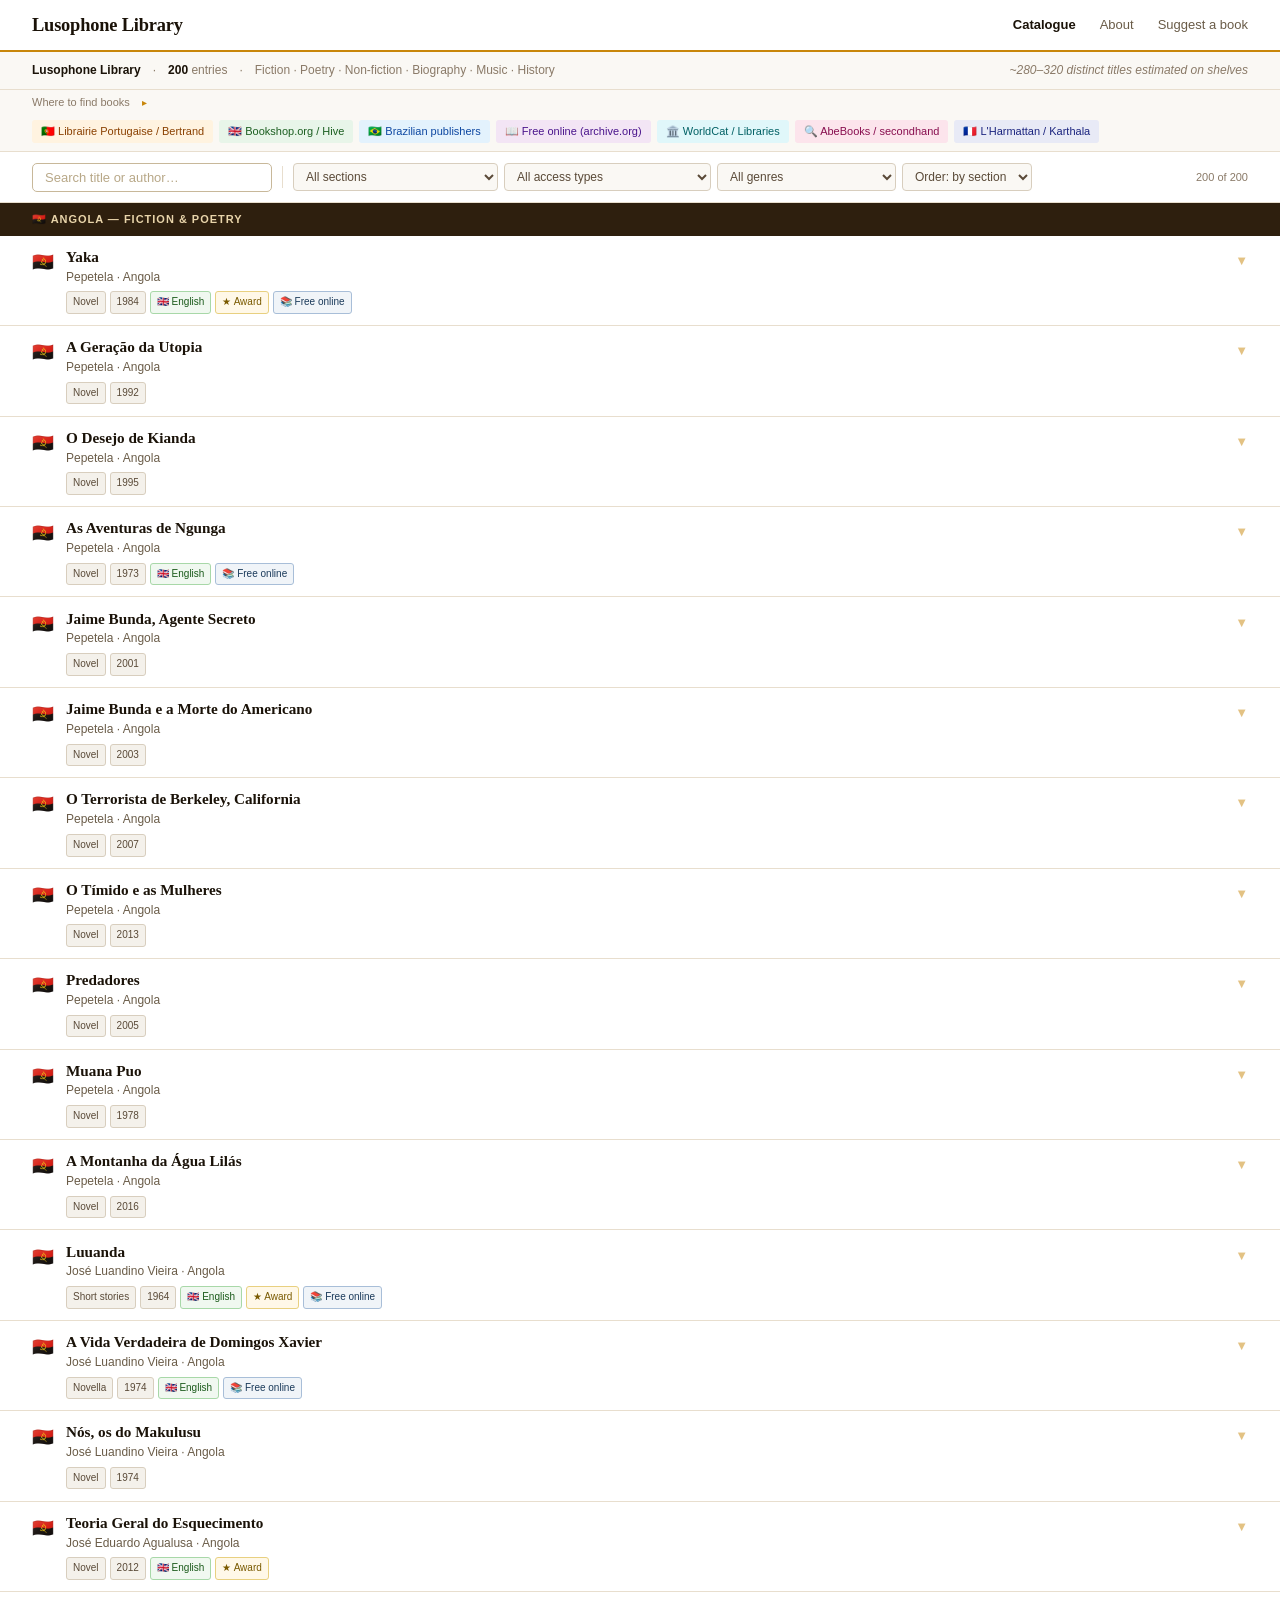
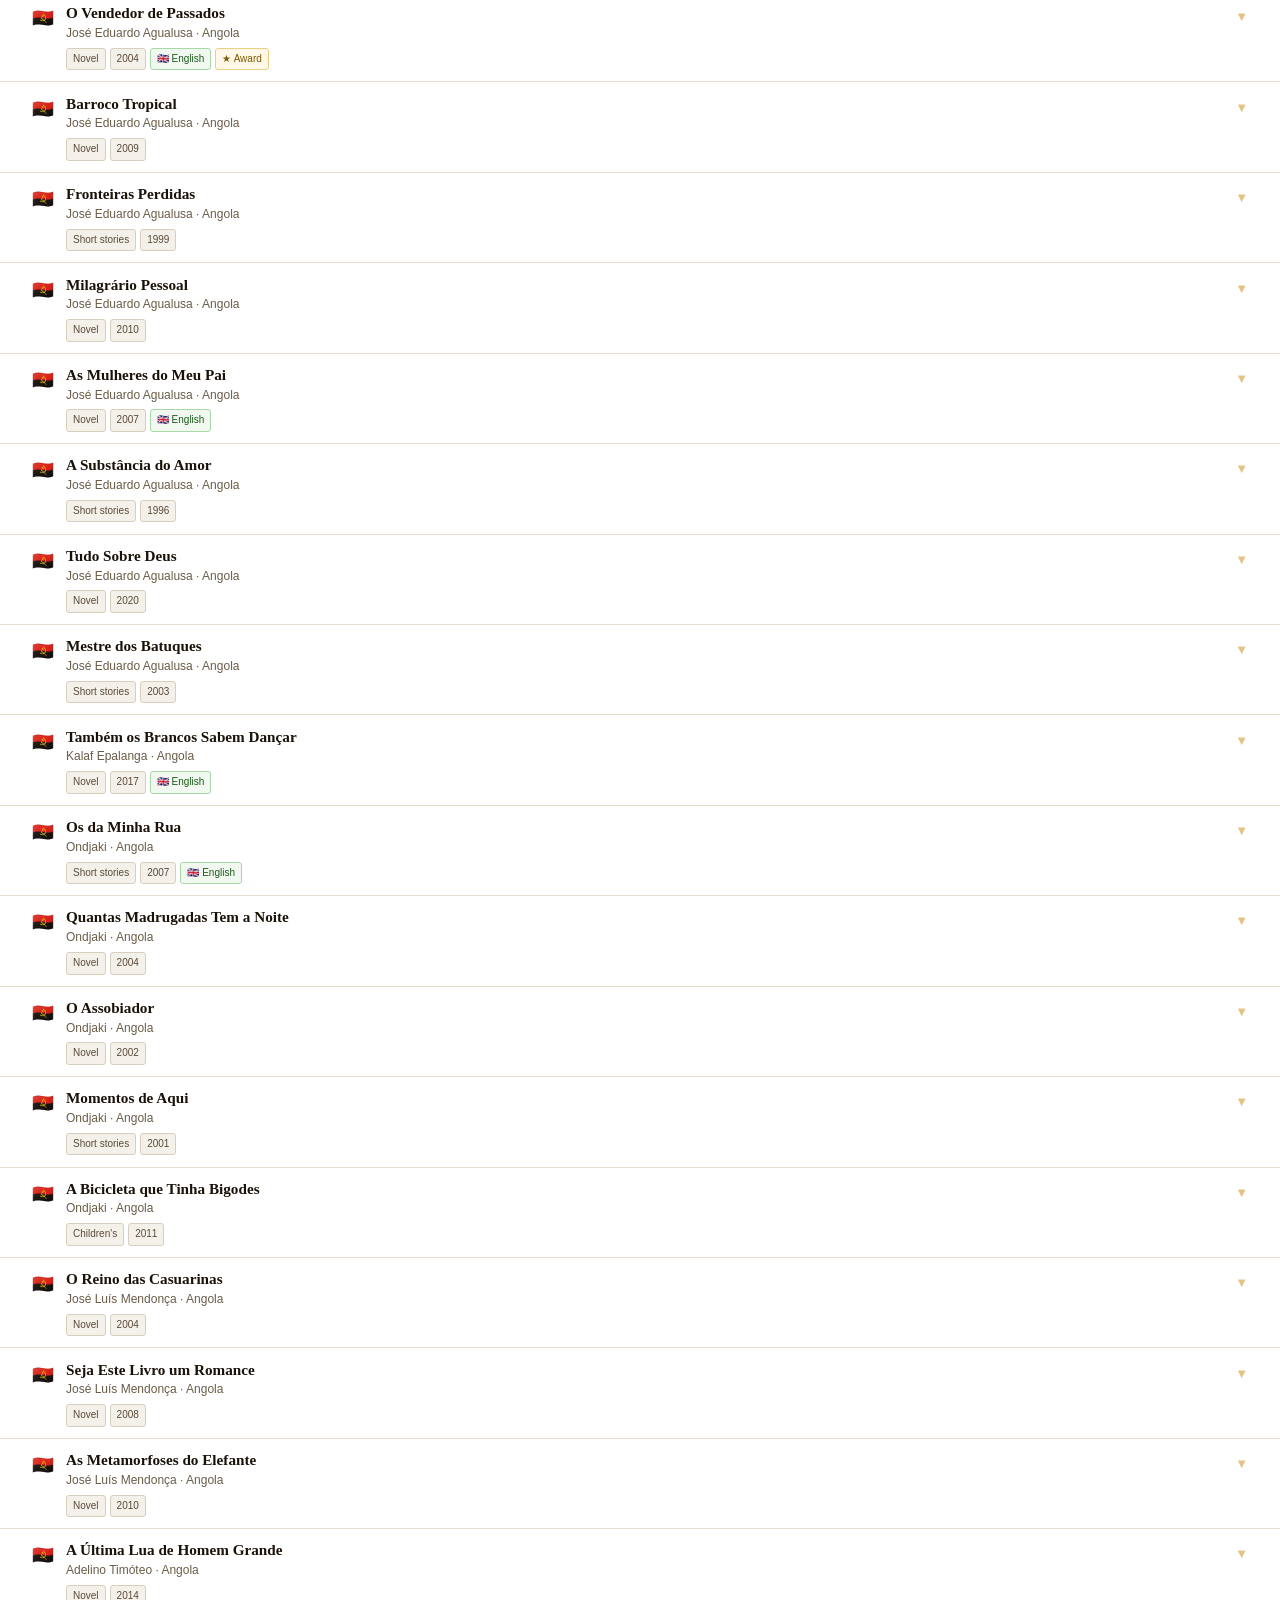
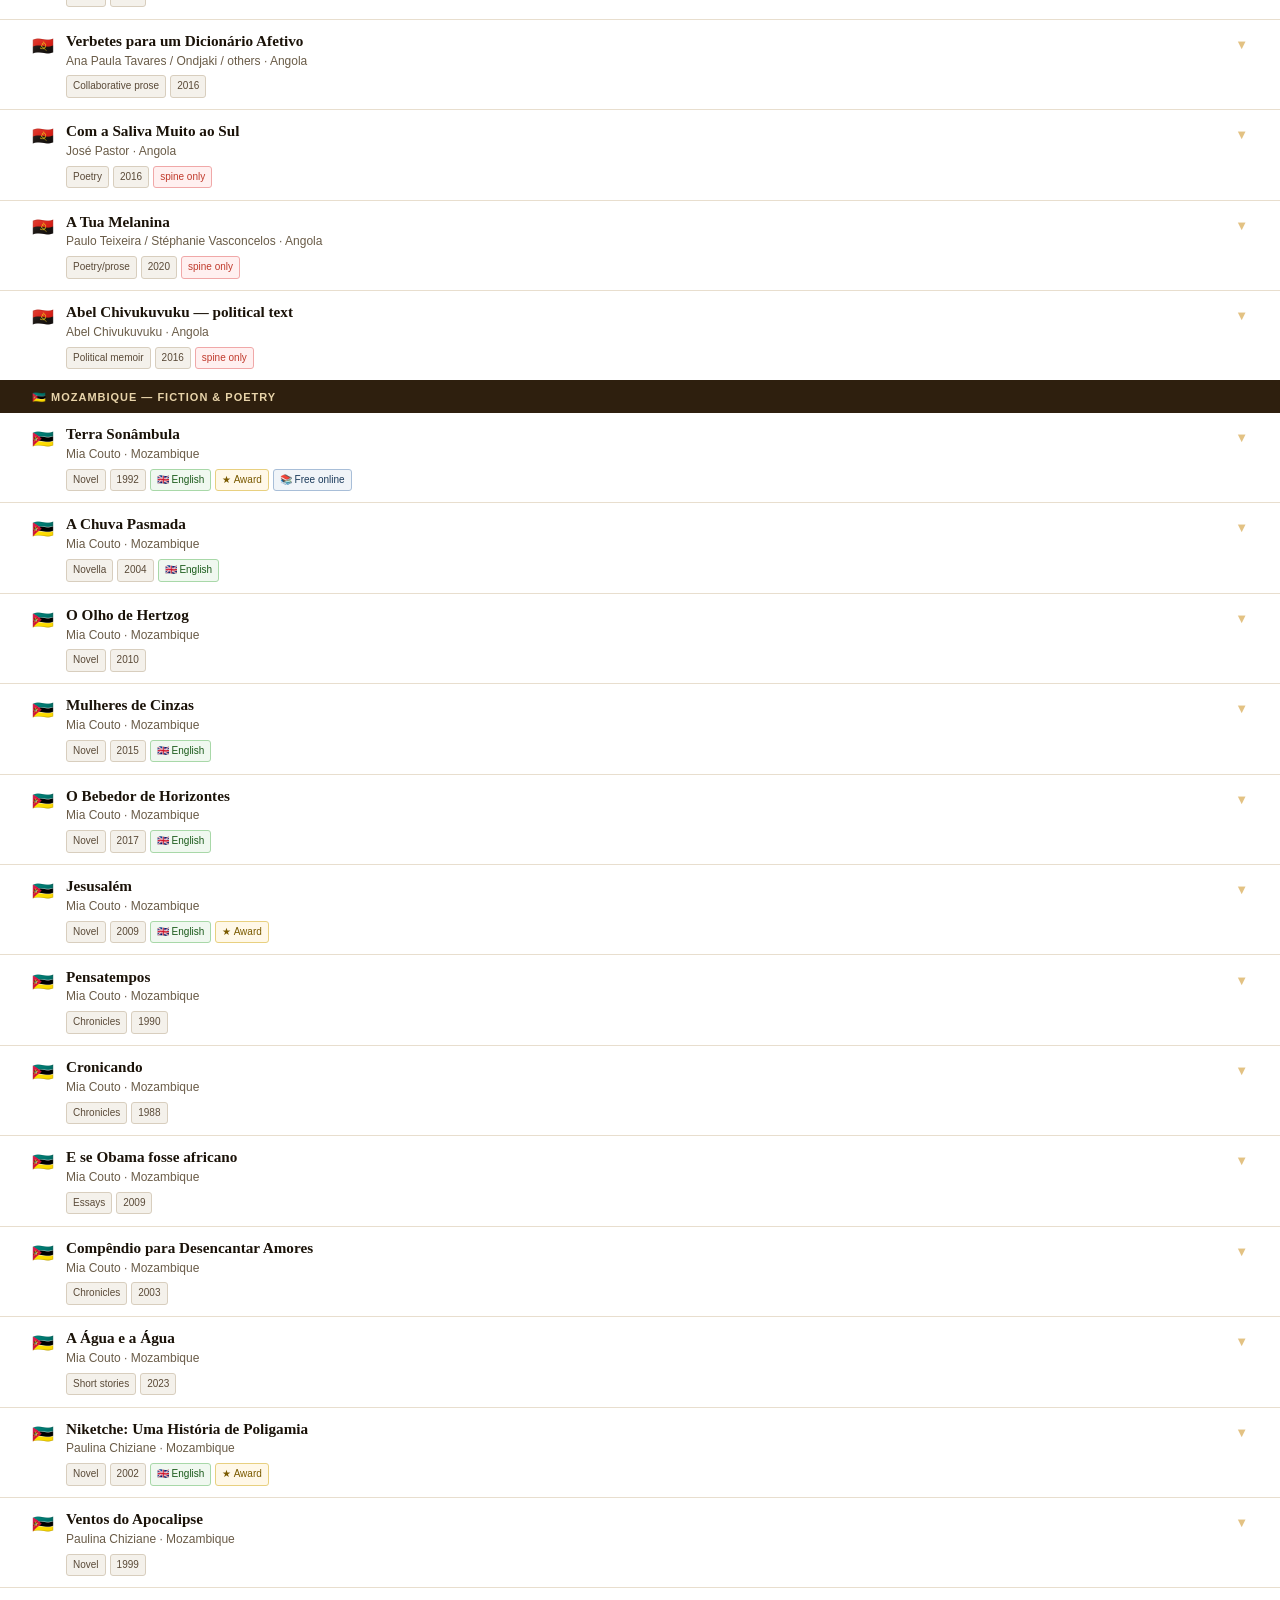
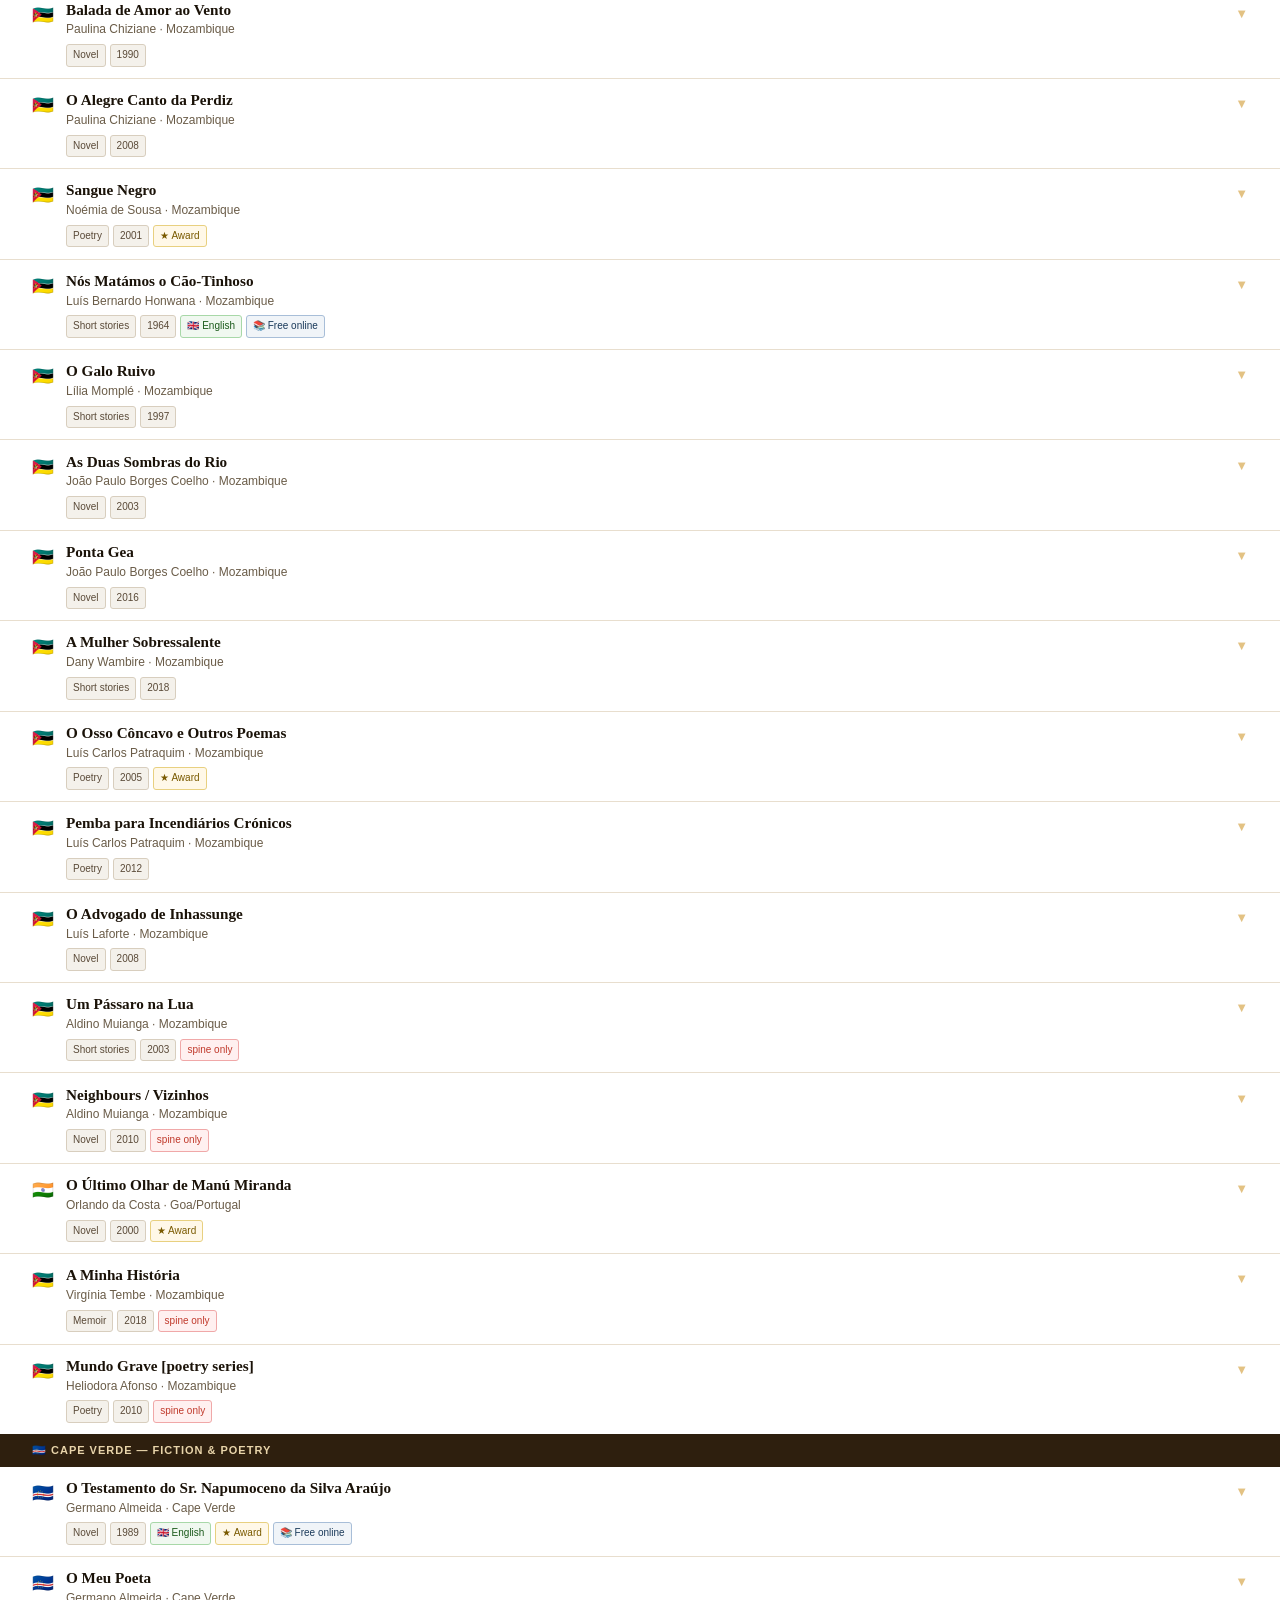
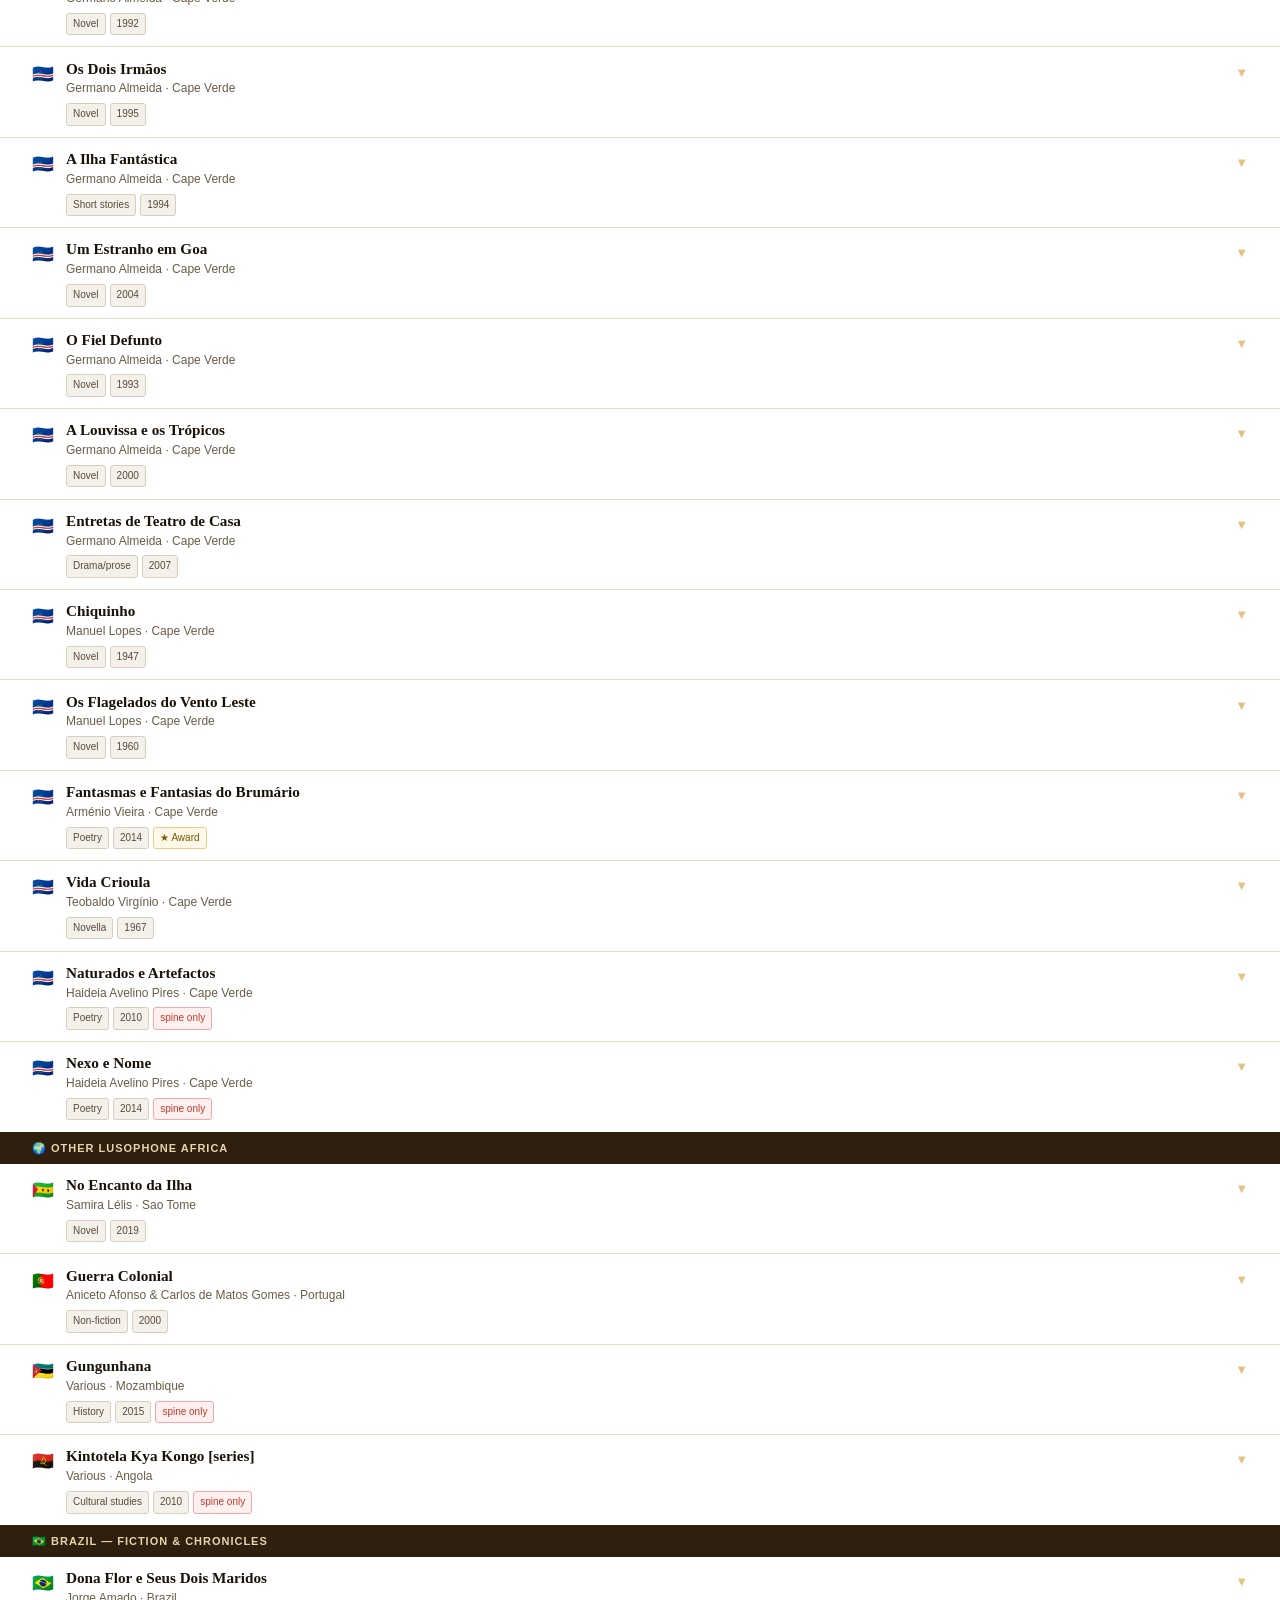
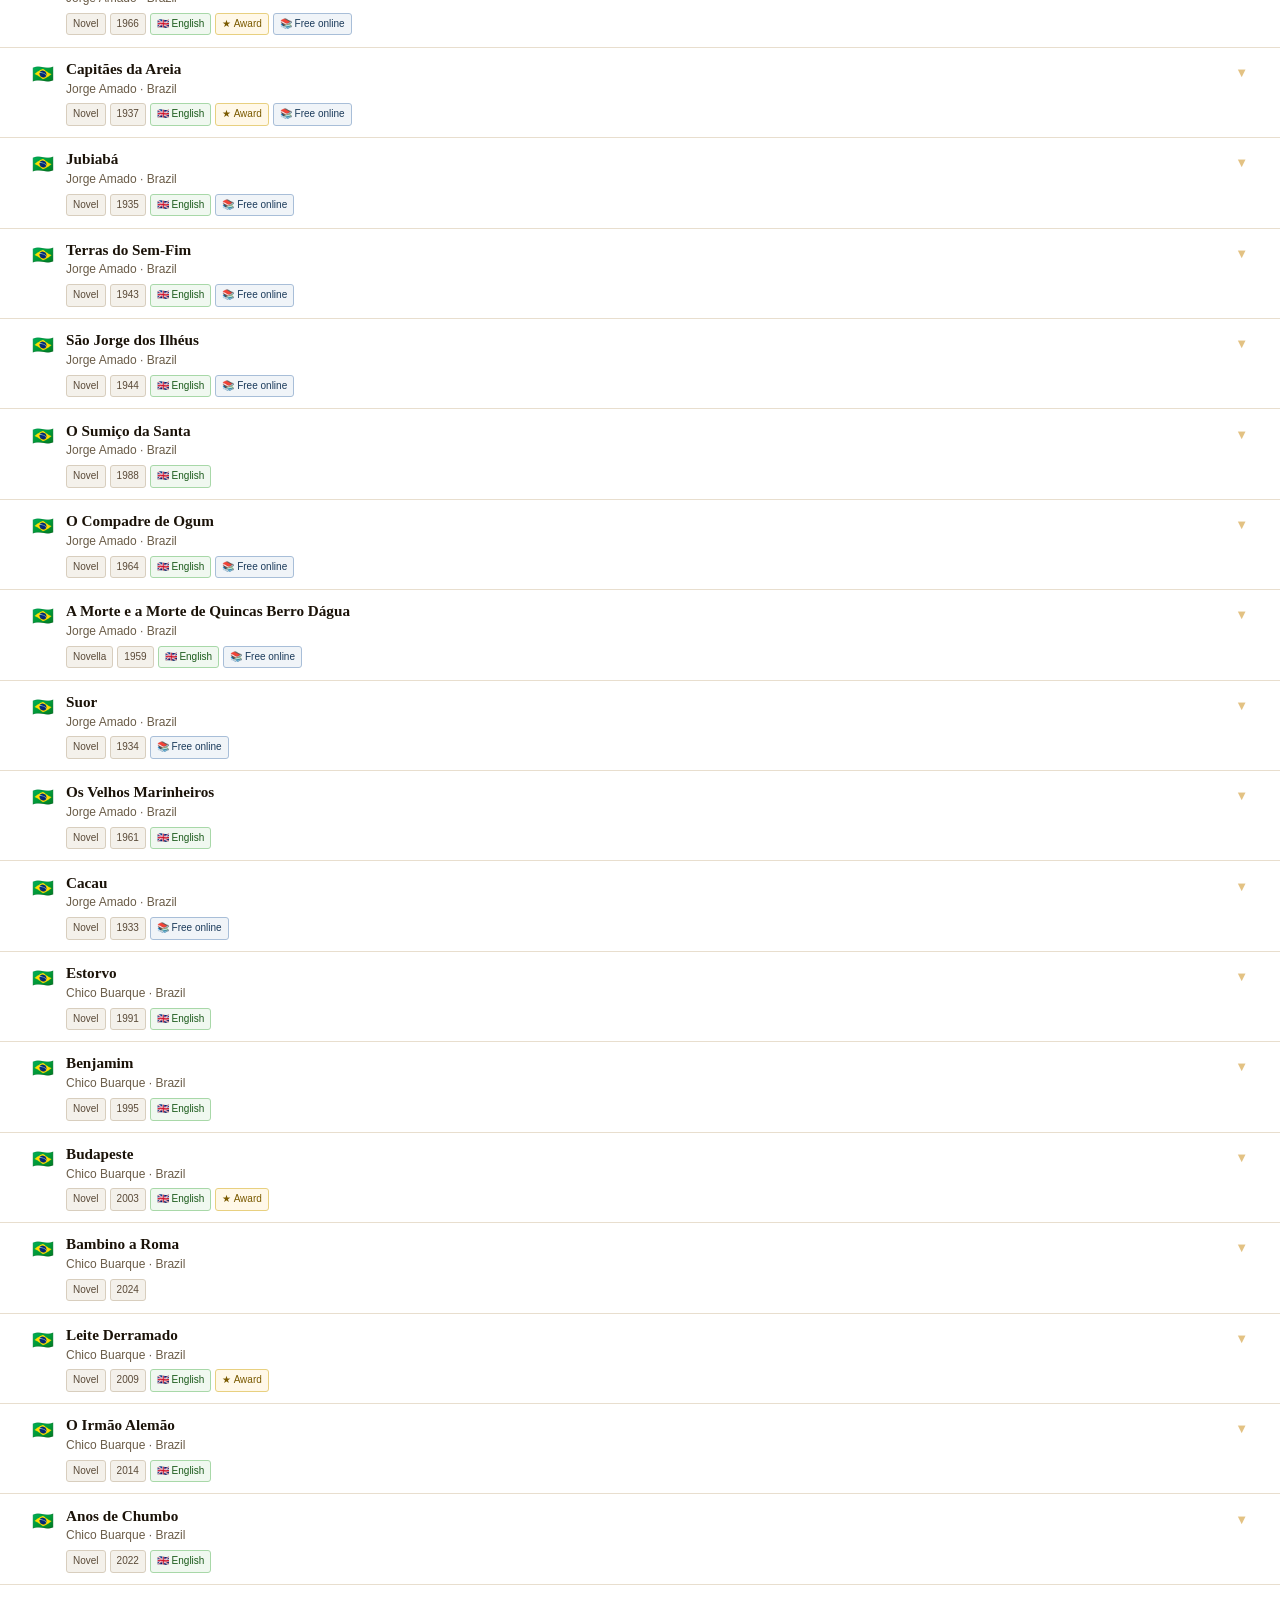
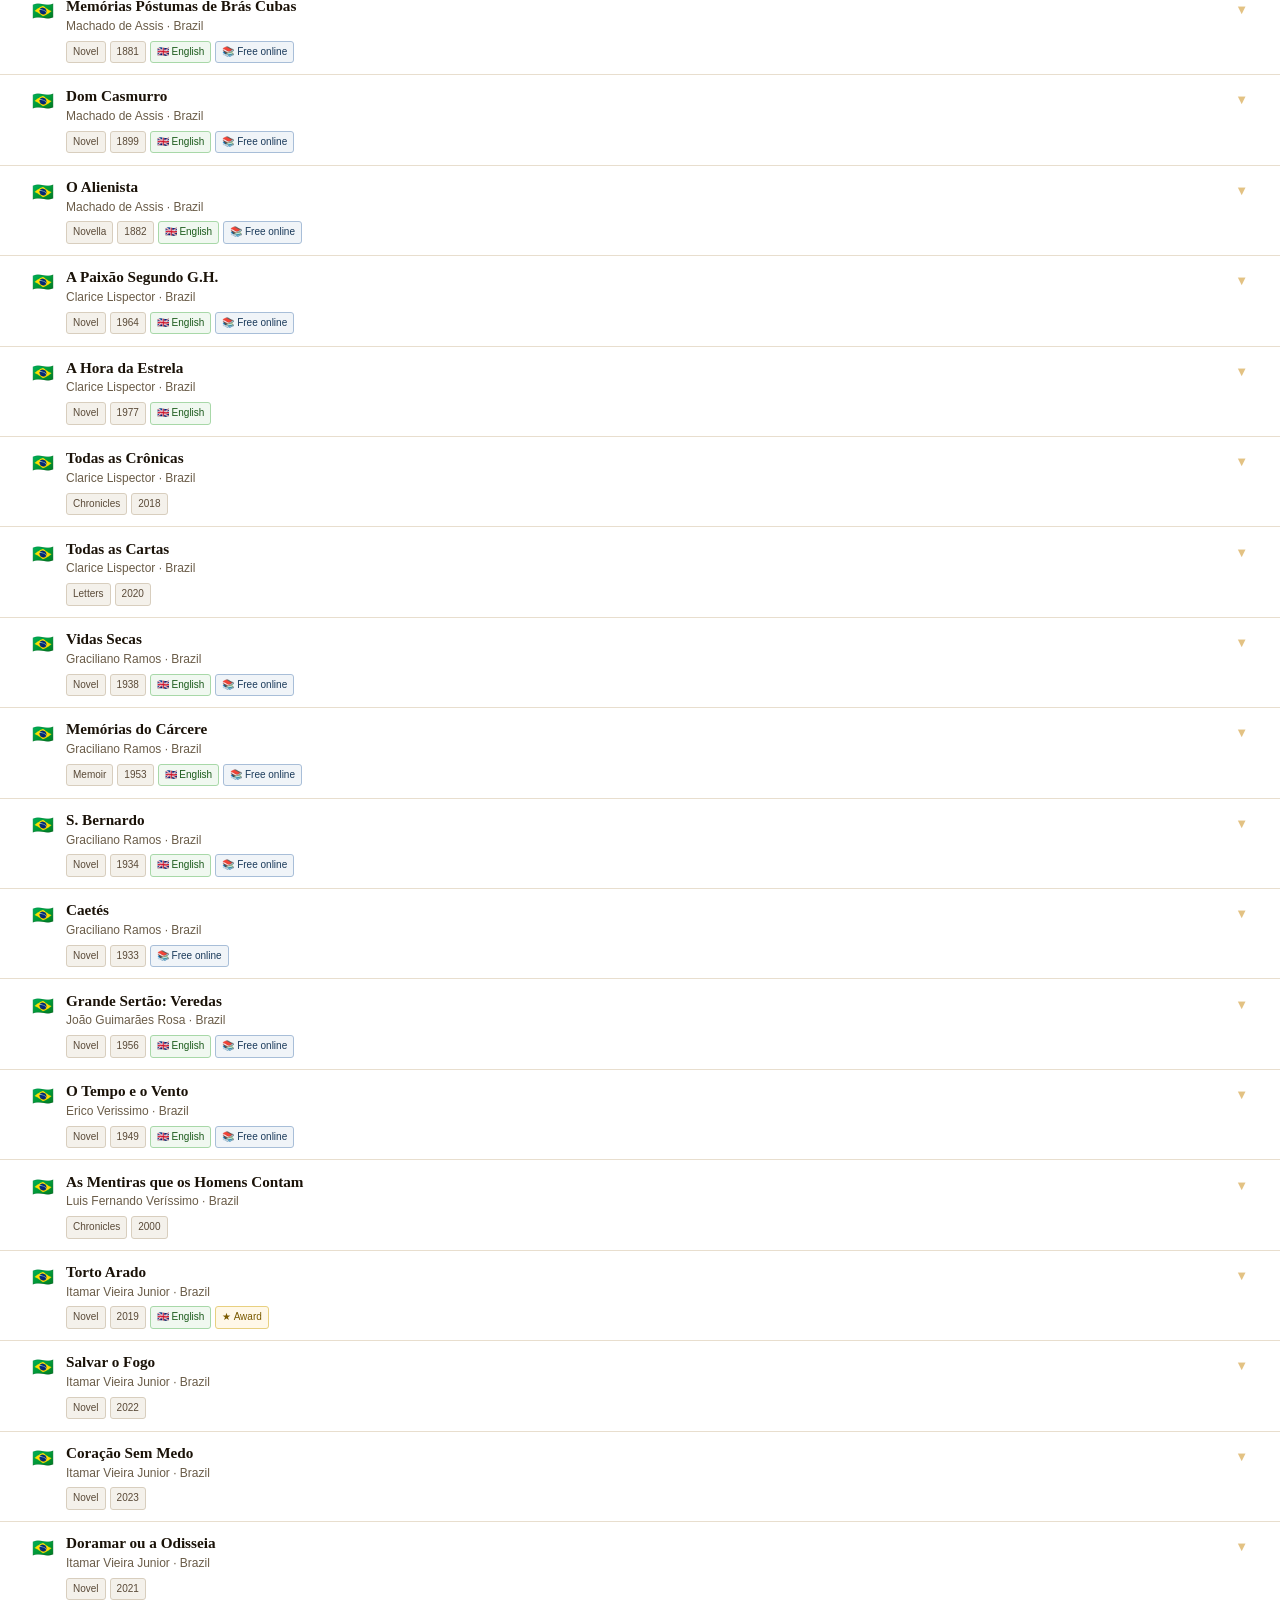
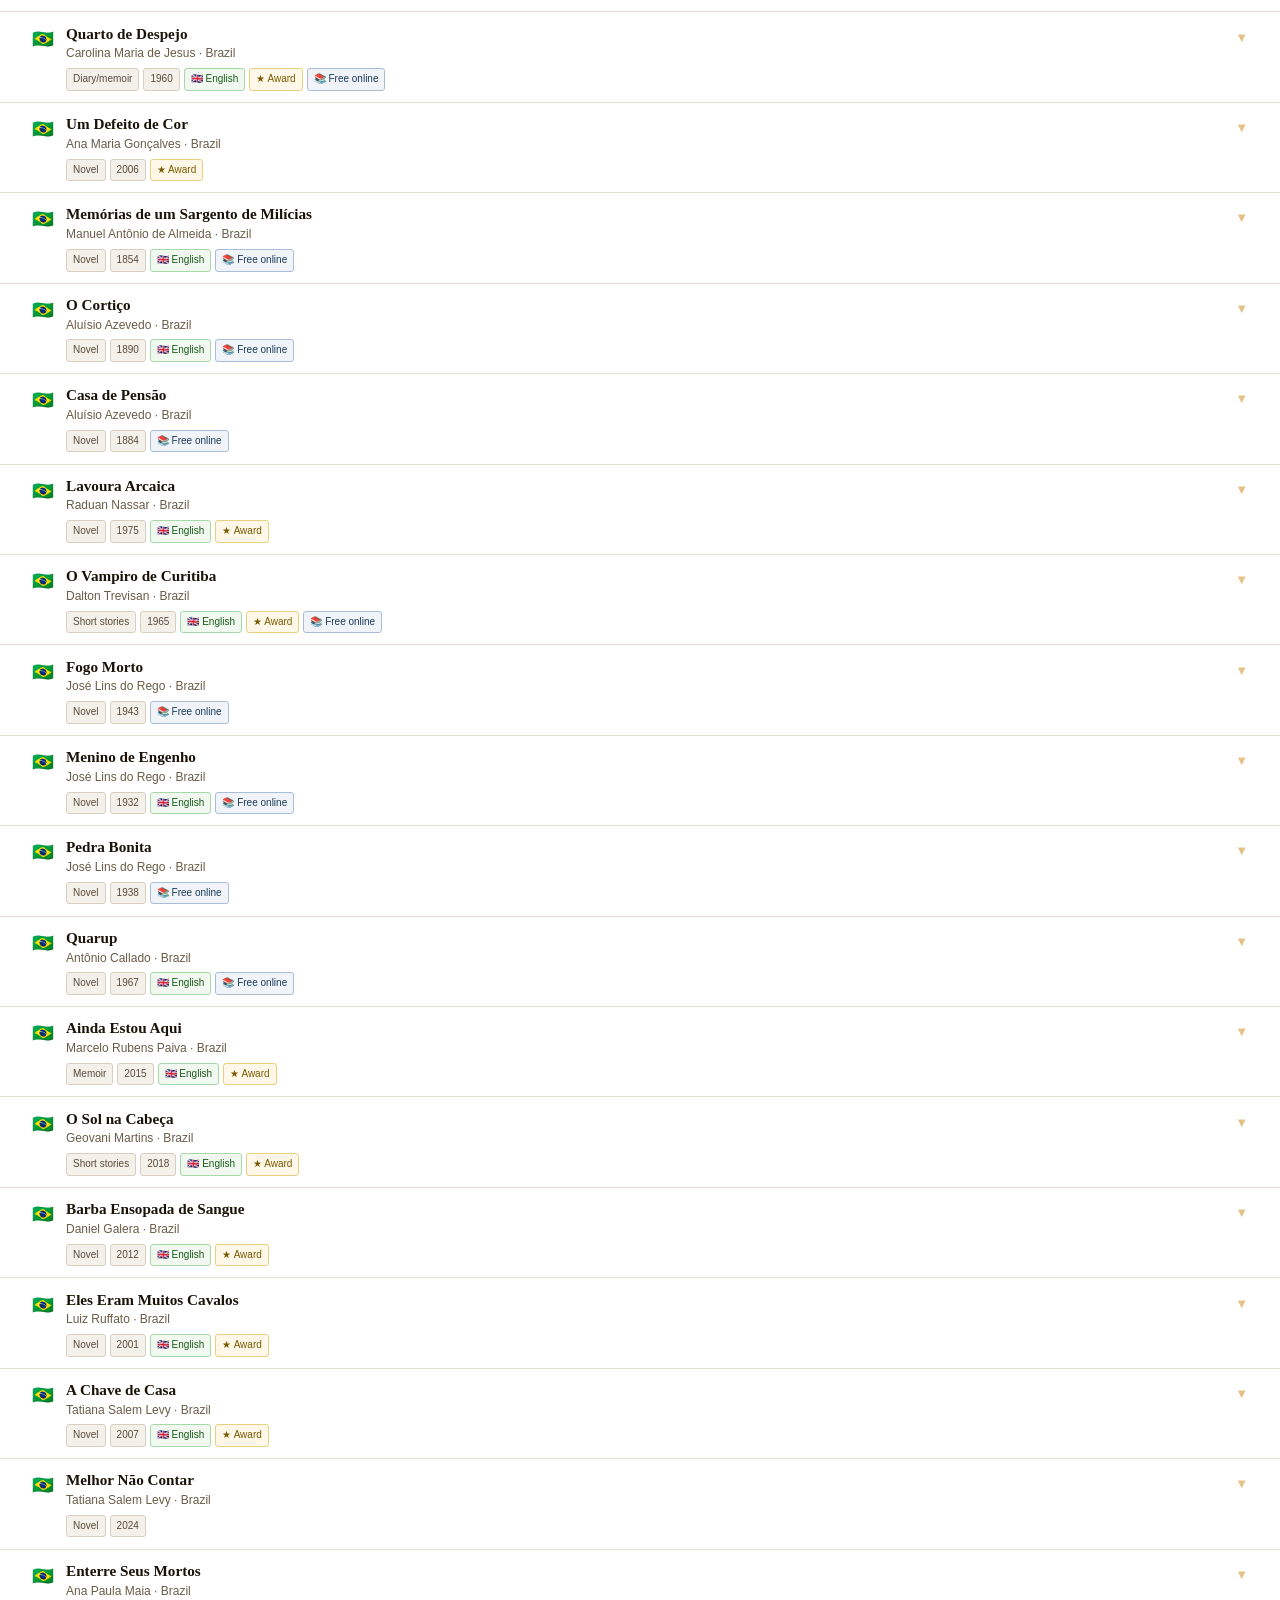
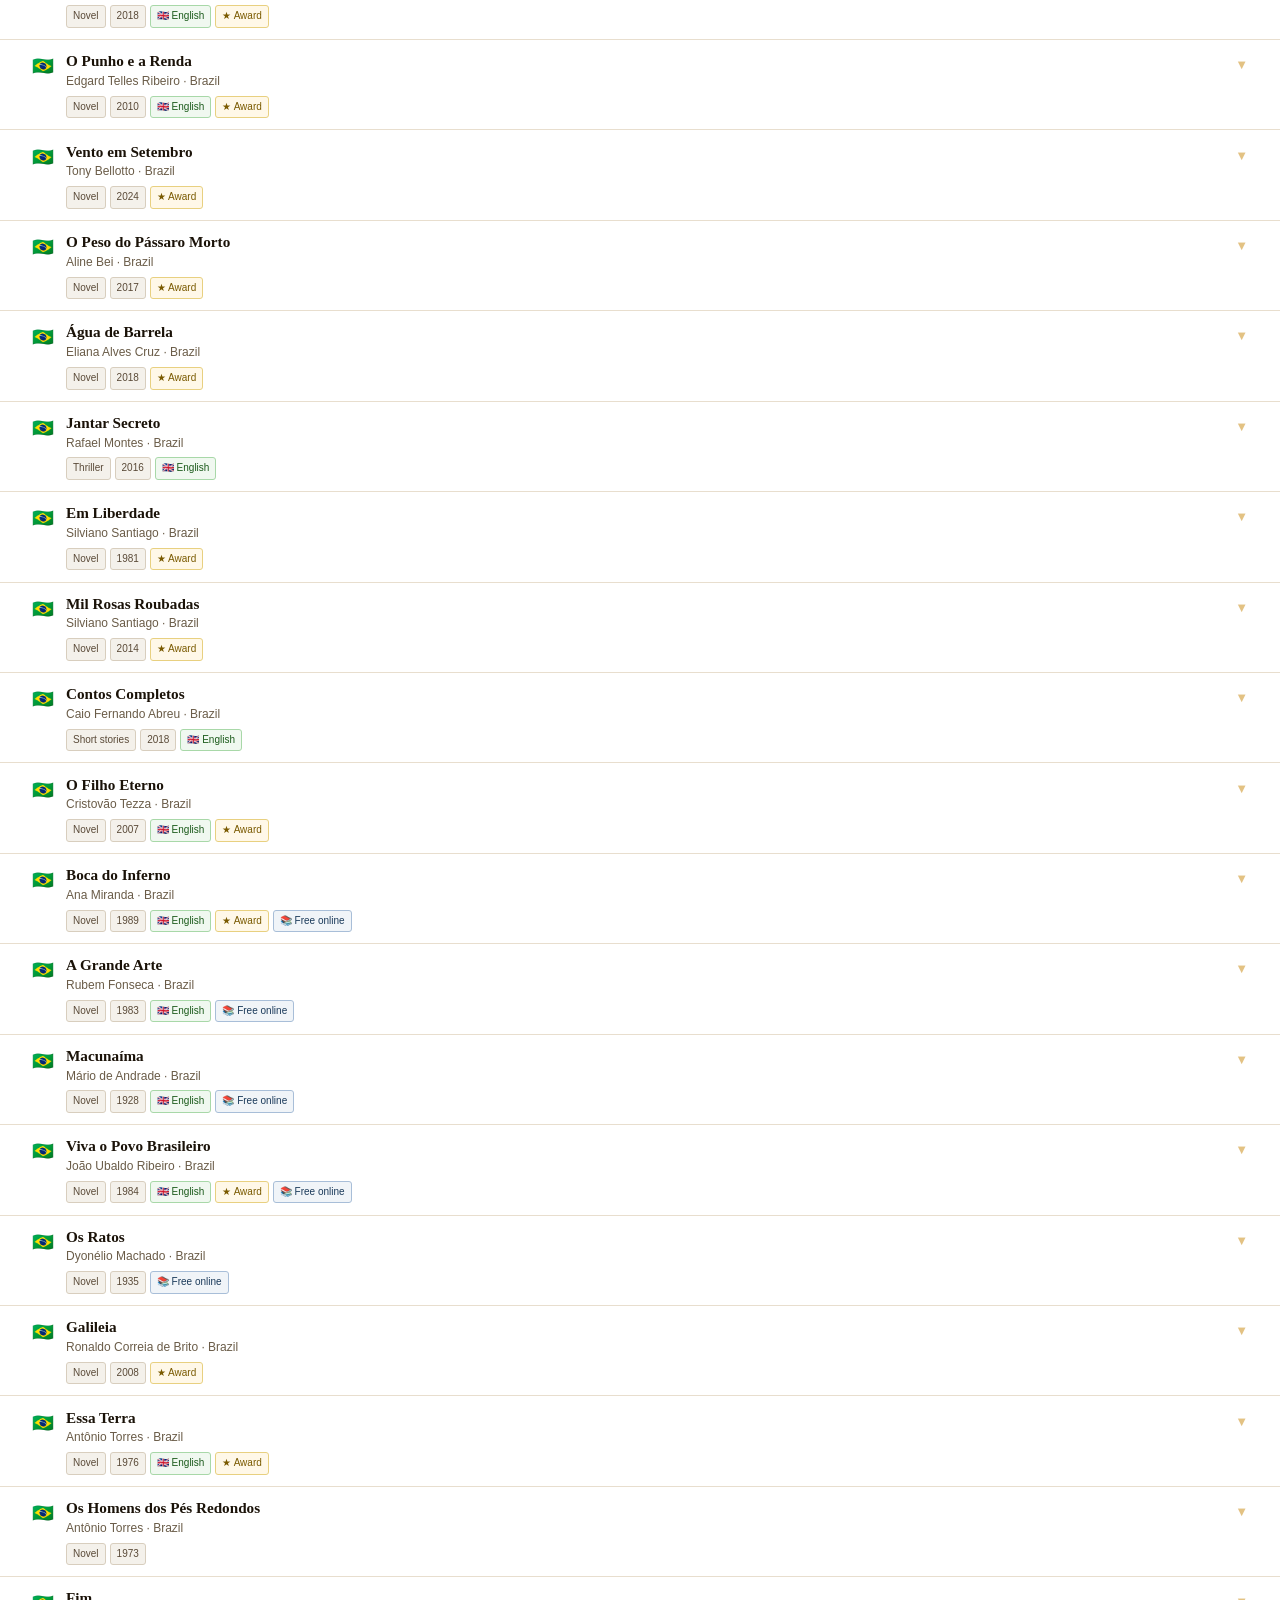
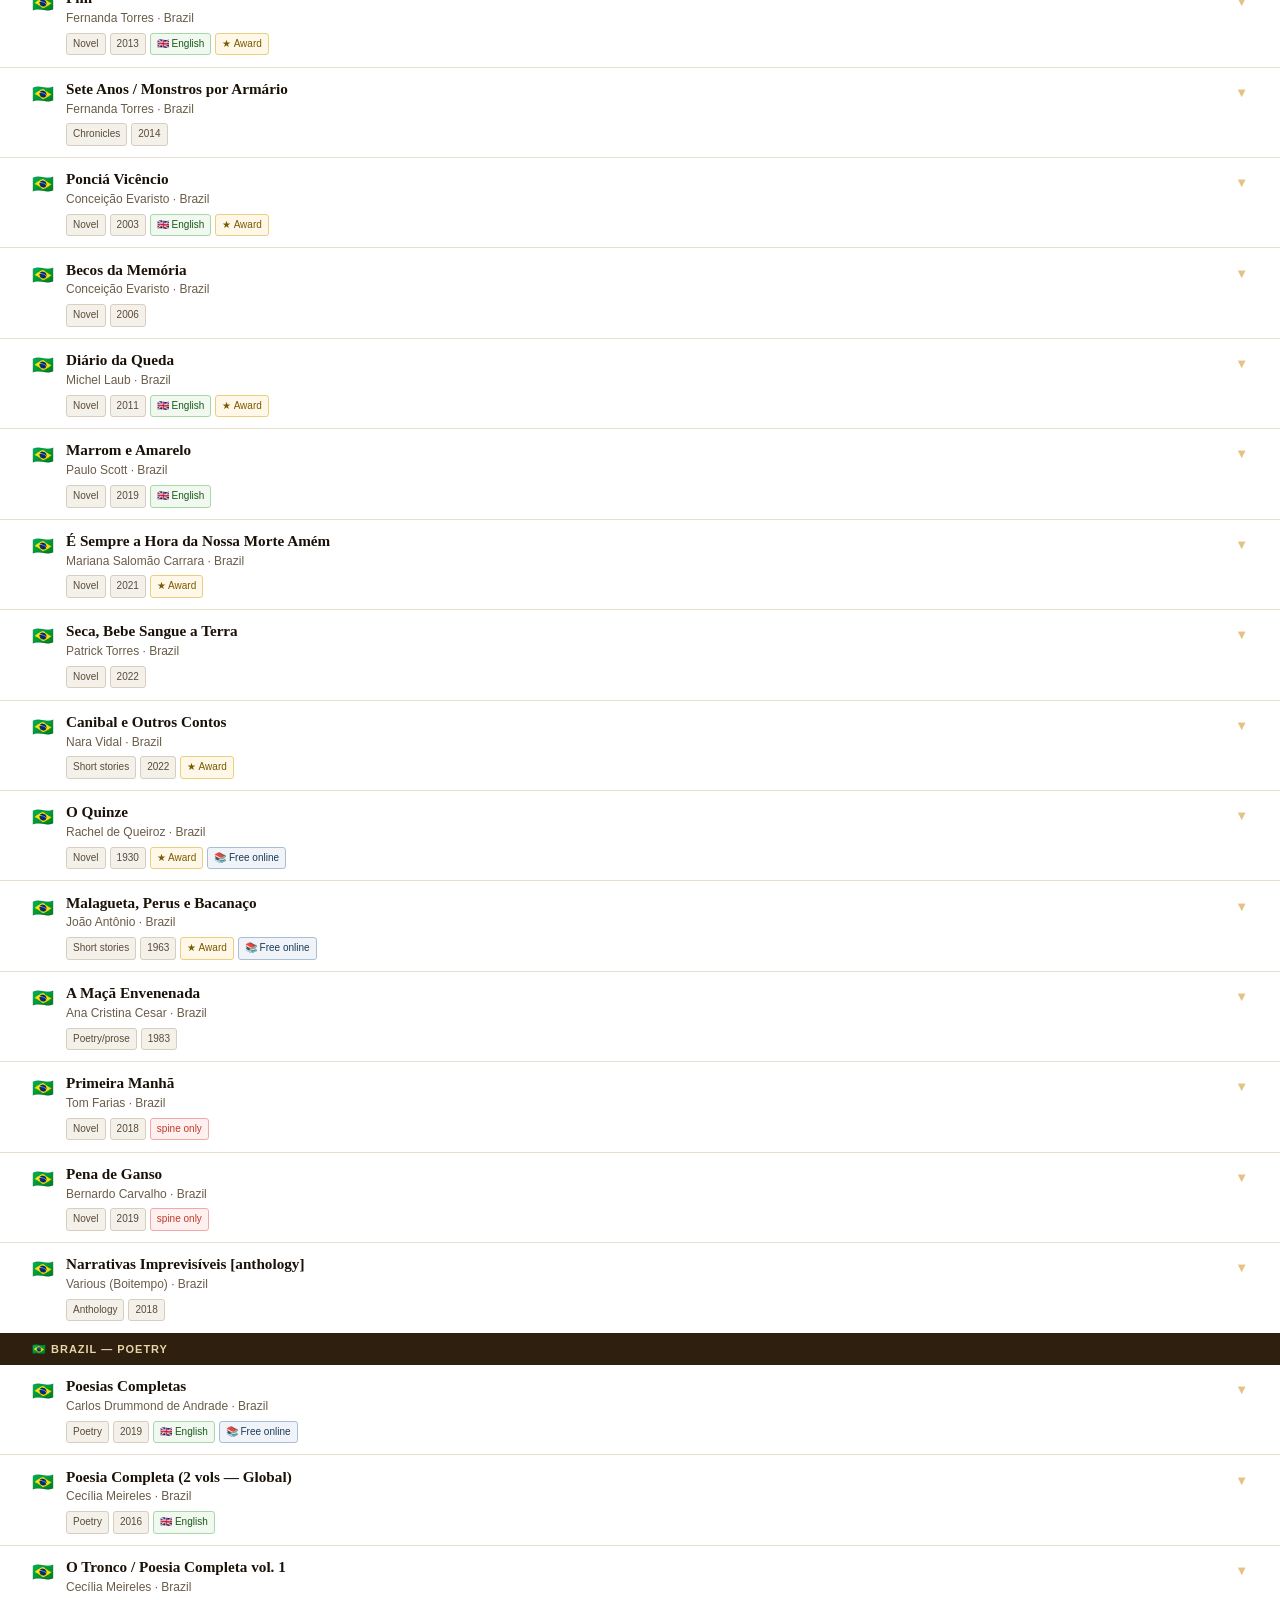
==== commit 05465ced: "Design pass: section headers, control bar hierarchy, collapsible legend, button polish, typography" ====
--- a/index.html
+++ b/index.html
@@ -14,38 +14,69 @@
   border-bottom:1px solid #e8dece;font-size:12px;color:#8a7a68;
   display:flex;align-items:center;gap:0.75rem;flex-wrap:wrap}
 #tc{font-weight:700;color:#1a1208}
+.page-intro-est{margin-left:auto;font-style:italic}
 
 /* ── FILTER / CONTROL BAR ────────────────────────────────── */
-.ctrl{padding:0.6rem 2rem;background:#fff;border-bottom:1px solid #e8dece;
-  display:flex;flex-wrap:wrap;gap:8px;align-items:center}
-.ctrl input{border:1px solid #d8cebe;padding:5px 10px;border-radius:4px;
-  font-size:13px;background:#fff;color:#1a1208;outline:none;width:220px;
-  font-family:inherit}
-.ctrl input:focus{border-color:#c8860a}
+.ctrl{padding:0.65rem 2rem;background:#fff;border-bottom:1px solid #e8dece;
+  display:flex;align-items:center;gap:10px;flex-wrap:wrap}
+
+/* Search — primary action */
+.ctrl input[type="text"]{
+  border:1.5px solid #c8b89a;padding:6px 12px;border-radius:5px;
+  font-size:13px;background:#fff;color:#1a1208;outline:none;
+  width:240px;flex-shrink:0;font-family:inherit}
+.ctrl input[type="text"]:focus{border-color:#c8860a;
+  box-shadow:0 0 0 3px rgba(200,134,10,.1)}
+.ctrl input[type="text"]::placeholder{color:#b8a888}
+
+/* Vertical divider between search and filters */
+.ctrl-divider{width:1px;height:22px;background:#e8dece;flex-shrink:0}
+
+/* Filter dropdowns — secondary group */
+.ctrl-filters{display:flex;flex-wrap:wrap;gap:6px;align-items:center}
 .ctrl select{border:1px solid #d8cebe;padding:5px 8px;border-radius:4px;
-  font-size:13px;background:#fff;color:#1a1208;cursor:pointer;
+  font-size:12px;background:#faf8f4;color:#5a4a38;cursor:pointer;
   outline:none;font-family:inherit}
 .ctrl select:focus{border-color:#c8860a}
 
-/* ── LEGEND BAR ──────────────────────────────────────────── */
-.legbar{padding:0.4rem 2rem;background:#faf8f4;border-bottom:1px solid #e8dece;
-  display:flex;flex-wrap:wrap;gap:6px;align-items:center}
-.legbar span{font-size:11px;color:#8a7a68;margin-right:2px}
-.lb{font-size:11px;padding:3px 9px;border-radius:3px;cursor:pointer;border:none;
-  font-family:inherit;transition:opacity .15s}
-.lb:hover{opacity:0.8}
-
-/* ── TIP ─────────────────────────────────────────────────── */
-#tip{padding:5px 2rem;background:#fff8e8;border-bottom:1px solid #f0c060;
-  font-size:11px;color:#6a4a00;display:none}
-
-/* ── SECTION LABEL ───────────────────────────────────────── */
-.sec-lbl{padding:0.35rem 2rem;font-size:11px;font-weight:700;letter-spacing:0.08em;
-  text-transform:uppercase;color:#fff;margin-top:0}
+/* Results count — pushed to far right */
+#cnt{font-size:11px;color:#8a7a68;margin-left:auto;
+  white-space:nowrap;flex-shrink:0}
+
+/* ── LEGEND BAR (collapsible) ────────────────────────────── */
+.legbar{background:#faf8f4;border-bottom:1px solid #e8dece}
+.leg-toggle{display:flex;align-items:center;gap:6px;width:100%;
+  padding:0.38rem 2rem;background:none;border:none;
+  font-size:11px;color:#8a7a68;cursor:pointer;
+  font-family:inherit;text-align:left}
+.leg-toggle:hover{color:#c8860a}
+.leg-arr{display:inline-block;transition:transform .15s;
+  color:#c8860a;font-size:10px;font-style:normal}
+.leg-toggle[aria-expanded="true"] .leg-arr{transform:rotate(90deg)}
+.leg-pills{padding:0.35rem 2rem 0.55rem;
+  display:flex;flex-wrap:wrap;gap:6px;align-items:flex-start}
+.lb{font-size:11px;padding:3px 9px;border-radius:3px;cursor:pointer;
+  border:none;font-family:inherit;transition:opacity .15s;line-height:1.5}
+.lb:hover{opacity:0.75}
+.tip-text{width:100%;padding:5px 10px;margin-top:4px;
+  background:#fff8e8;border:1px solid #e8c84a;border-radius:3px;
+  font-size:11px;color:#6a4a00;line-height:1.55}
+.tip-text:empty{display:none}
+
+/* ── SECTION HEADER ──────────────────────────────────────── */
+/* Note: JS creates these as div.sec-hd */
+.sec-hd{padding:0.45rem 2rem;font-size:11px;font-weight:700;
+  letter-spacing:0.09em;text-transform:uppercase;
+  background:#2e1f0e;color:#e8d4aa}
 
 /* ── RESULTS AREA ────────────────────────────────────────── */
 #out{padding:0 0 2rem}
 .empty{padding:3rem 2rem;color:#8a7a68;font-size:14px;text-align:center}
+.clear-btn{display:inline-block;margin-top:0.75rem;padding:6px 16px;
+  border:1px solid #d8cebe;border-radius:4px;background:#fff;
+  color:#5a4a38;font-size:12px;cursor:pointer;font-family:inherit;
+  transition:border-color .12s,color .12s}
+.clear-btn:hover{border-color:#c8860a;color:#c8860a}
 
 /* ── BOOK CARD ───────────────────────────────────────────── */
 .card{border-bottom:1px solid #e8dece;background:#fff}
@@ -67,7 +98,11 @@
 .tg.aw{color:#7a5a00;background:#fff8e8;border-color:#e8d080}
 .tg.fr{color:#1a3a5a;background:#f0f4f8;border-color:#a8bed8}
 .tg.unc{color:#c0392b;background:#fff0f0;border-color:#f0a8a8}
-.cv{font-size:11px;color:#c0b0a0;flex-shrink:0;margin-top:3px;user-select:none}
+
+/* Expand chevron — amber, fades up on hover */
+.cv{font-size:13px;color:#c8860a;opacity:0.5;flex-shrink:0;
+  margin-top:3px;user-select:none;transition:opacity .12s}
+.ch:hover .cv{opacity:1}
 
 .cb{padding:0.75rem 2rem 1rem 3.2rem;border-top:1px solid #f0e8dc;
   background:#fffdf9}
@@ -79,8 +114,8 @@
   border:1px solid #a8d8a8;border-radius:3px;padding:3px 8px;
   margin-bottom:8px;display:inline-block}
 .no-en{font-size:11px;color:#aaa;margin-bottom:6px}
-.bl-lbl{font-size:10px;font-weight:700;letter-spacing:.08em;text-transform:uppercase;
-  color:#8a7a68;margin:8px 0 4px}
+.bl-lbl{font-size:10px;font-weight:700;letter-spacing:.08em;
+  text-transform:uppercase;color:#8a7a68;margin:8px 0 4px}
 .br{display:flex;flex-wrap:wrap;gap:5px;margin-bottom:6px}
 .bb{font-size:11px;padding:3px 8px;border-radius:3px;
   text-decoration:none;border:1px solid #d8cebe;color:#1a1208;
@@ -104,12 +139,27 @@
 
 footer{line-height:1.8}
 
+/* ── MOBILE ───────────────────────────────────────────────── */
 @media(max-width:600px){
-  .ctrl{padding:0.5rem 1rem}
-  .ctrl input{width:160px}
+  .ctrl{padding:0.5rem 1rem;gap:8px}
+  /* Search full-width on its own row */
+  .ctrl input[type="text"]{width:100%;flex:0 0 100%}
+  .ctrl-divider{display:none}
+  /* Filters in a 2×2 grid */
+  .ctrl-filters{flex:0 0 100%;display:grid;
+    grid-template-columns:1fr 1fr;gap:5px}
+  .ctrl select{width:100%}
+  #cnt{margin-left:0;order:5}
   .ch{padding:0.6rem 1rem}
   .cb{padding:0.75rem 1rem 1rem 1rem}
   .page-intro{padding:0.5rem 1rem}
+  .leg-toggle{padding:0.38rem 1rem}
+  .leg-pills{padding:0.35rem 1rem 0.5rem}
+  .sec-hd{padding:0.45rem 1rem}
+}
+@media(max-width:400px){
+  /* Hide the estimated shelf count on very small screens */
+  .page-intro-est{display:none}
 }
 </style>
 </head>
@@ -122,58 +172,70 @@
     <a href="suggest.html">Suggest a book</a>
   </nav>
 </header>
+
 <div class="page-intro">
   <span><strong>Lusophone Library</strong></span>
   <span>·</span>
   <span><span id="tc">200</span> entries</span>
   <span>·</span>
   <span>Fiction · Poetry · Non-fiction · Biography · Music · History</span>
-  <span style="margin-left:auto;font-style:italic">~280–320 distinct titles estimated on shelves</span>
+  <span class="page-intro-est">~280–320 distinct titles estimated on shelves</span>
 </div>
+
 <div class="legbar">
-  <span>WHERE TO BUY →</span>
-  <button class="lb" style="background:#fff3e0;color:#8a4000" onclick="tip('Librairie Portugaise et Brésilienne (librairie-portugaise.com) · Bertrand worldwide shipping (bertrand.pt) · FNAC Portugal (fnac.pt)')">🇵🇹 Librairie Portugaise / Bertrand</button>
-  <button class="lb" style="background:#e8f5e9;color:#1b5e20" onclick="tip('Bookshop.org UK (bookshop.org/pages/uk) · Hive.co.uk · Bookshop.org US — search the English title')">🇬🇧 Bookshop.org / Hive</button>
-  <button class="lb" style="background:#e3f2fd;color:#0d47a1" onclick="tip('Companhia das Letras (companhiadasletras.com.br) · Rocco/Record (grupoeditorialrecord.com.br) · Alfaguara Brasil · Livraria Travessa (travessa.com.br)')">🇧🇷 Brazilian publishers</button>
-  <button class="lb" style="background:#f3e5f5;color:#4a148c" onclick="tip('Internet Archive / Open Library (archive.org) — free to borrow or read online · Domínio Público Brazil (dominiopublico.gov.br) — free digital public domain')">📖 Free online (archive.org)</button>
-  <button class="lb" style="background:#e0f7fa;color:#006064" onclick="tip('Links open a WorldCat search (worldcat.org) — shows which libraries worldwide hold the book and whether it is in Libby/OverDrive')">🏛️ WorldCat / Libraries</button>
-  <button class="lb" style="background:#fce4ec;color:#880e4f" onclick="tip('AbeBooks (abebooks.co.uk) · Estante Virtual (estantevirtual.com.br) for Brazilian editions · WorldCat.org to find library copies · eBay')">🔍 AbeBooks / secondhand</button>
-  <button class="lb" style="background:#e8eaf6;color:#1a237e" onclick="tip('L\'Harmattan (editions-harmattan.fr) · Karthala (karthala.com) — the two main specialist French publishers of African academic and literary works')">🇫🇷 L'Harmattan / Karthala</button>
+  <button class="leg-toggle" id="leg-btn" onclick="toggleLegend()" aria-expanded="false">
+    Where to find books &nbsp;<span class="leg-arr">&#9656;</span>
+  </button>
+  <div id="leg-pills" class="leg-pills" hidden>
+    <button class="lb" style="background:#fff3e0;color:#8a4000" onclick="showTip('Librairie Portugaise et Brésilienne (librairie-portugaise.com) · Bertrand worldwide shipping (bertrand.pt) · FNAC Portugal (fnac.pt)')">&#127477;&#127481; Librairie Portugaise / Bertrand</button>
+    <button class="lb" style="background:#e8f5e9;color:#1b5e20" onclick="showTip('Bookshop.org UK (bookshop.org/pages/uk) · Hive.co.uk · Bookshop.org US — search the English title')">&#127468;&#127463; Bookshop.org / Hive</button>
+    <button class="lb" style="background:#e3f2fd;color:#0d47a1" onclick="showTip('Companhia das Letras (companhiadasletras.com.br) · Rocco/Record (grupoeditorialrecord.com.br) · Alfaguara Brasil · Livraria Travessa (travessa.com.br)')">&#127463;&#127479; Brazilian publishers</button>
+    <button class="lb" style="background:#f3e5f5;color:#4a148c" onclick="showTip('Internet Archive / Open Library (archive.org) — free to borrow or read online · Domínio Público Brazil (dominiopublico.gov.br) — free digital public domain')">&#128214; Free online (archive.org)</button>
+    <button class="lb" style="background:#e0f7fa;color:#006064" onclick="showTip('Links open a WorldCat search (worldcat.org) — shows which libraries worldwide hold the book and whether it is in Libby/OverDrive')">&#127963;&#65039; WorldCat / Libraries</button>
+    <button class="lb" style="background:#fce4ec;color:#880e4f" onclick="showTip('AbeBooks (abebooks.co.uk) · Estante Virtual (estantevirtual.com.br) for Brazilian editions · WorldCat.org to find library copies · eBay')">&#128269; AbeBooks / secondhand</button>
+    <button class="lb" style="background:#e8eaf6;color:#1a237e" onclick="showTip('L\'Harmattan (editions-harmattan.fr) · Karthala (karthala.com) — the two main specialist French publishers of African academic and literary works')">&#127467;&#127479; L'Harmattan / Karthala</button>
+    <div id="tip" class="tip-text"></div>
+  </div>
 </div>
-<div id="tip"></div>
+
 <div class="ctrl">
-  <input type="text" id="q" placeholder="Search title or author..." oninput="render()">
-  <select id="sec" onchange="render()">
-    <option value="">All sections</option>
-    <option value="angola">Angola — fiction &amp; poetry</option>
-    <option value="moz">Mozambique — fiction &amp; poetry</option>
-    <option value="cv">Cape Verde — fiction &amp; poetry</option>
-    <option value="oaf">Other Lusophone Africa</option>
-    <option value="bf">Brazil — fiction &amp; chronicles</option>
-    <option value="bp">Brazil — poetry</option>
-    <option value="bb">Brazil — biography &amp; memoir</option>
-    <option value="bm">Brazil — music</option>
-    <option value="hi">Brazil — history</option>
-  </select>
-  <select id="acc" onchange="render()">
-    <option value="">All access types</option>
-    <option value="en">English translation exists</option>
-    <option value="free">Free online (archive.org etc)</option>
-    <option value="lib">Library apps (Libby/BorrowBox)</option>
-    <option value="unc">Spine only — unconfirmed</option>
-  </select>
-  <select id="gen" onchange="render()">
-    <option value="">All genres</option>
-  </select>
-  <select id="srt" onchange="render()">
-    <option value="">Order: by section</option>
-    <option value="yr_asc">Year: oldest first</option>
-    <option value="yr_desc">Year: newest first</option>
-    <option value="au_az">Author: A–Z</option>
-  </select>
+  <input type="text" id="q" placeholder="Search title or author&#8230;" oninput="render()">
+  <div class="ctrl-divider"></div>
+  <div class="ctrl-filters">
+    <select id="sec" onchange="render()">
+      <option value="">All sections</option>
+      <option value="angola">Angola — fiction &amp; poetry</option>
+      <option value="moz">Mozambique — fiction &amp; poetry</option>
+      <option value="cv">Cape Verde — fiction &amp; poetry</option>
+      <option value="oaf">Other Lusophone Africa</option>
+      <option value="bf">Brazil — fiction &amp; chronicles</option>
+      <option value="bp">Brazil — poetry</option>
+      <option value="bb">Brazil — biography &amp; memoir</option>
+      <option value="bm">Brazil — music</option>
+      <option value="hi">Brazil — history</option>
+    </select>
+    <select id="acc" onchange="render()">
+      <option value="">All access types</option>
+      <option value="en">English translation exists</option>
+      <option value="free">Free online (archive.org etc)</option>
+      <option value="lib">Library apps (Libby/BorrowBox)</option>
+      <option value="unc">Spine only — unconfirmed</option>
+    </select>
+    <select id="gen" onchange="render()">
+      <option value="">All genres</option>
+    </select>
+    <select id="srt" onchange="render()">
+      <option value="">Order: by section</option>
+      <option value="yr_asc">Year: oldest first</option>
+      <option value="yr_desc">Year: newest first</option>
+      <option value="au_az">Author: A–Z</option>
+    </select>
+  </div>
   <span id="cnt"></span>
 </div>
+
 <div id="out"></div>
+
 <footer>
   <strong>Specialists:</strong> <a href="https://librairie-portugaise.com">librairie-portugaise.com</a> · <a href="https://bertrand.pt">bertrand.pt</a> (worldwide shipping) · <a href="https://www.companhiadasletras.com.br">companhiadasletras.com.br</a> (links open Google site-search — direct links require ISBNs) · <a href="https://travessa.com.br">travessa.com.br</a><br>
   <strong>English translations:</strong> <a href="https://bookshop.org">bookshop.org</a> · <a href="https://www.hive.co.uk">hive.co.uk</a><br>
@@ -183,6 +245,7 @@
   <strong>French academic:</strong> <a href="https://www.editions-harmattan.fr">editions-harmattan.fr</a> · <a href="https://www.karthala.com">karthala.com</a><br>
   Entries marked <em>"spine only"</em> may have imprecise titles or authors. <a href="about.html">About this project</a> · <a href="suggest.html">Suggest a book</a>
 </footer>
+
 <script>
 const enc=encodeURIComponent;
 function isbn(eds,lang){
@@ -195,24 +258,44 @@
   bt:{l:"Bertrand.pt",f:(t,a,eds)=>`https://www.bertrand.pt/pesquisa?pesquisa=${enc(t)}`},
   cl:{l:"Companhia das Letras",f:(t,a,eds)=>`https://www.google.com/search?q=site:companhiadasletras.com.br+${enc(t)}`},
   rc:{l:"Rocco/Record",f:(t,a,eds)=>`https://www.grupoeditorialrecord.com.br/?s=${enc(t)}`},
-  bk:{l:"Bookshop.org",f:(t,a,eds)=>{const i=isbn(eds,"en");return i?`https://bookshop.org/books/${i}`:`https://bookshop.org/search?keywords=${enc(t+' '+a)}`;} },
-  hv:{l:"Hive.co.uk",f:(t,a,eds)=>{const i=isbn(eds,"en");return i?`https://www.hive.co.uk/Product/ISBN/${i}`:`https://www.hive.co.uk/Search/Keyword?keyword=${enc(t+' '+a)}`;} },
-  ar:{l:"Open Library",f:(t,a,eds)=>{const i=isbn(eds,"pt")||isbn(eds,"en");return i?`https://openlibrary.org/isbn/${i}`:`https://archive.org/search?query=${enc('"'+t+'"')}&mediatype=texts`;} },
-  dp:{l:"Domínio Público (free)",f:(t,a,eds)=>`http://www.dominiopublico.gov.br/pesquisa/PesquisaObraForm.do?no_obra=${enc(t)}&co_midia=2`},
-  lb:{l:"WorldCat / Libraries",f:(t,a,eds)=>{const i=isbn(eds,"en")||isbn(eds,"pt");return i?`https://worldcat.org/isbn/${i}`:`https://worldcat.org/search?q=${enc(t+' '+a)}`;} },
-  ab:{l:"AbeBooks",f:(t,a,eds)=>{const i=isbn(eds,"en")||isbn(eds,"pt");return i?`https://www.abebooks.co.uk/servlet/SearchResults?isbn=${i}`:`https://www.abebooks.co.uk/book-search/title/${enc(t)}/author/${enc(a)}/`;} },
+  bk:{l:"Bookshop.org",f:(t,a,eds)=>{const i=isbn(eds,"en");return i?`https://bookshop.org/books/${i}`:`https://bookshop.org/search?keywords=${enc(t+' '+a)}`;}},
+  hv:{l:"Hive.co.uk",f:(t,a,eds)=>{const i=isbn(eds,"en");return i?`https://www.hive.co.uk/Product/ISBN/${i}`:`https://www.hive.co.uk/Search/Keyword?keyword=${enc(t+' '+a)}`;}},
+  ar:{l:"Open Library",f:(t,a,eds)=>{const i=isbn(eds,"pt")||isbn(eds,"en");return i?`https://openlibrary.org/isbn/${i}`:`https://archive.org/search?query=${enc('"'+t+'"')}&mediatype=texts`;}},
+  dp:{l:"Dom\u00ednio P\u00fablico (free)",f:(t,a,eds)=>`http://www.dominiopublico.gov.br/pesquisa/PesquisaObraForm.do?no_obra=${enc(t)}&co_midia=2`},
+  lb:{l:"WorldCat / Libraries",f:(t,a,eds)=>{const i=isbn(eds,"en")||isbn(eds,"pt");return i?`https://worldcat.org/isbn/${i}`:`https://worldcat.org/search?q=${enc(t+' '+a)}`;}},
+  ab:{l:"AbeBooks",f:(t,a,eds)=>{const i=isbn(eds,"en")||isbn(eds,"pt");return i?`https://www.abebooks.co.uk/servlet/SearchResults?isbn=${i}`:`https://www.abebooks.co.uk/book-search/title/${enc(t)}/author/${enc(a)}/`;}},
   ev:{l:"Estante Virtual",f:(t,a,eds)=>`https://www.estantevirtual.com.br/busca?q=${enc(t)}`}
 };
-const FL={Angola:"🇦🇴",Mozambique:"🇲🇿","Cape Verde":"🇨🇻",Brazil:"🇧🇷","Sao Tome":"🇸🇹","Goa/Portugal":"🇮🇳",Portugal:"🇵🇹",France:"🇫🇷",Multiple:"🌍",Sweden:"🇸🇪"};
-const SL={angola:"🇦🇴 Angola — fiction & poetry",moz:"🇲🇿 Mozambique — fiction & poetry",cv:"🇨🇻 Cape Verde — fiction & poetry",oaf:"🌍 Other Lusophone Africa",bf:"🇧🇷 Brazil — fiction & chronicles",bp:"🇧🇷 Brazil — poetry",bb:"🇧🇷 Brazil — biography & memoir",bm:"🇧🇷 Brazil — music",hi:"🇧🇷 Brazil — history"};
-const SO=["angola","moz","cv","oaf","bf","bp","bb","bm","hi"];
+const FL={Angola:"\uD83C\uDDE6\uD83C\uDDF4",Mozambique:"\uD83C\uDDF2\uD83C\uDDFF","Cape Verde":"\uD83C\uDDE8\uD83C\uDDFB",Brazil:"\uD83C\uDDE7\uD83C\uDDF7","Sao Tome":"\uD83C\uDDF8\uD83C\uDDF9","Goa/Portugal":"\uD83C\uDDEE\uD83C\uDDF3",Portugal:"\uD83C\uDDF5\uD83C\uDDF9",France:"\uD83C\uDDEB\uD83C\uDDF7",Multiple:"\uD83C\uDF0D",Sweden:"\uD83C\uDDF8\uD83C\uDDEA"};
+const SL={angola:"\uD83C\uDDE6\uD83C\uDDF4 Angola \u2014 fiction & poetry",moz:"\uD83C\uDDF2\uD83C\uDDFF Mozambique \u2014 fiction & poetry",cv:"\uD83C\uDDE8\uD83C\uDDFB Cape Verde \u2014 fiction & poetry",oaf:"\uD83C\uDF0D Other Lusophone Africa",bf:"\uD83C\uDDE7\uD83C\uDDF7 Brazil \u2014 fiction & chronicles",bp:"\uD83C\uDDE7\uD83C\uDDF7 Brazil \u2014 poetry",bb:"\uD83C\uDDE7\uD83C\uDDF7 Brazil \u2014 biography & memoir",bm:"\uD83C\uDDE7\uD83C\uDDF7 Brazil \u2014 music",hi:"\uD83C\uDDE7\uD83C\uDDF7 Brazil \u2014 history"};
 let EX=null;
-function tip(t){const d=document.getElementById('tip');if(d.textContent===t&&d.style.display==='block'){d.style.display='none';}else{d.textContent=t;d.style.display='block';}}
+
+function showTip(t){
+  const d=document.getElementById('tip');
+  if(d.textContent===t){d.textContent='';}else{d.textContent=t;}
+}
+function toggleLegend(){
+  const pills=document.getElementById('leg-pills');
+  const btn=document.getElementById('leg-btn');
+  const expanded=btn.getAttribute('aria-expanded')==='true';
+  pills.hidden=expanded;
+  btn.setAttribute('aria-expanded',String(!expanded));
+  if(expanded) document.getElementById('tip').textContent='';
+}
+function clearFilters(){
+  document.getElementById('q').value='';
+  document.getElementById('sec').value='';
+  document.getElementById('acc').value='';
+  document.getElementById('gen').value='';
+  document.getElementById('srt').value='';
+  render();
+}
+
 let D=[];
 
 function renderEditions(eds){
   if(!eds||!Object.keys(eds).length) return '';
-  const LNAMES={"pt": "Portuguese", "en": "English", "fr": "French", "de": "German", "es": "Spanish", "it": "Italian", "nl": "Dutch", "sv": "Swedish", "no": "Norwegian", "fi": "Finnish", "pl": "Polish", "ca": "Catalan", "ja": "Japanese", "zh": "Chinese", "ko": "Korean", "ar": "Arabic", "he": "Hebrew", "ru": "Russian", "tr": "Turkish", "el": "Greek", "hr": "Croatian", "ro": "Romanian", "bg": "Bulgarian", "cs": "Czech", "hu": "Hungarian", "da": "Danish"};
+  const LNAMES={"pt":"Portuguese","en":"English","fr":"French","de":"German","es":"Spanish","it":"Italian","nl":"Dutch","sv":"Swedish","no":"Norwegian","fi":"Finnish","pl":"Polish","ca":"Catalan","ja":"Japanese","zh":"Chinese","ko":"Korean","ar":"Arabic","he":"Hebrew","ru":"Russian","tr":"Turkish","el":"Greek","hr":"Croatian","ro":"Romanian","bg":"Bulgarian","cs":"Czech","hu":"Hungarian","da":"Danish"};
   const ORDER=['pt','en','fr','de','es','it','nl','sv','no','pl','ca'];
   const langs=Object.keys(eds).sort((a,b)=>{
     const ai=ORDER.indexOf(a),bi=ORDER.indexOf(b);
@@ -226,7 +309,7 @@
     const lname=LNAMES[lang]||lang.toUpperCase();
     html+=`<div class="eds-lang"><span class="eds-l">${lname}</span>`;
     for(const ed of arr.slice(0,3)){
-      const label=[ed.pub,ed.year,ed.tr?`tr. ${ed.tr}`:null].filter(Boolean).join(' · ');
+      const label=[ed.pub,ed.year,ed.tr?`tr. ${ed.tr}`:null].filter(Boolean).join(' \u00b7 ');
       html+=`<a class="eds-isbn" href="https://openlibrary.org/isbn/${ed.isbn}" target="_blank" title="${label||ed.isbn}">${ed.isbn}</a>`;
     }
     if(arr.length>3) html+=`<span class="eds-more">+${arr.length-3} more</span>`;
@@ -241,33 +324,34 @@
   const card=document.createElement('div');
   card.className='card';
   let tags=`<span class="tg">${b.g}</span><span class="tg">${b.y||'?'}</span>`;
-  if(b.en) tags+=`<span class="tg en">🇬🇧 English</span>`;
-  if(b.aw) tags+=`<span class="tg aw">★ Award</span>`;
-  if(b.buy.some(x=>['ar','dp'].includes(x))) tags+=`<span class="tg fr">📖 Free online</span>`;
+  if(b.en) tags+=`<span class="tg en">\uD83C\uDDEC\uD83C\uDDE7 English</span>`;
+  if(b.aw) tags+=`<span class="tg aw">\u2605 Award</span>`;
+  if(b.buy.some(x=>['ar','dp'].includes(x))) tags+=`<span class="tg fr">\uD83D\uDCDA Free online</span>`;
   if(b.unc) tags+=`<span class="tg unc">spine only</span>`;
   let body='';
   if(isOpen){
-    const buyH=(b.buy||[]).map(k=>BUY[k]?`<a class="bb" href="${BUY[k].f(b.t,b.a,b.editions||null)}" target="_blank">${BUY[k].l}${b.editions&&['bk','hv','lb','ab'].includes(k)?' ↗':''}</a>`:'').join('');
+    const buyH=(b.buy||[]).map(k=>BUY[k]?`<a class="bb" href="${BUY[k].f(b.t,b.a,b.editions||null)}" target="_blank">${BUY[k].l}${b.editions&&['bk','hv','lb','ab'].includes(k)?' \u2197':''}</a>`:'').join('');
     body=`<div class="cb">
-      <p class="bl">${b.bl||''}${b.unc?'<br><span style="font-size:10px;color:#c0392b;font-style:italic">⚠ Identified from spine only — title/author may be imprecise</span>':''}</p>
-      ${b.aw?`<p class="aw-t">★ ${b.aw}${b.cite_url?` — <a class="cite-link" href="${b.cite_url}" target="_blank">📜 citation</a>`:""}</p>`:''}
-      ${b.en?`<p class="en-t">🇬🇧 English edition: ${b.en}</p>`:'<p class="no-en">No English translation identified</p>'}
+      <p class="bl">${b.bl||''}${b.unc?'<br><span style="font-size:10px;color:#c0392b;font-style:italic">\u26a0 Identified from spine only \u2014 title/author may be imprecise</span>':''}</p>
+      ${b.aw?`<p class="aw-t">\u2605 ${b.aw}${b.cite_url?` \u2014 <a class="cite-link" href="${b.cite_url}" target="_blank">\uD83D\uDCDC citation</a>`:""}</p>`:''}
+      ${b.en?`<p class="en-t">\uD83C\uDDEC\uD83C\uDDE7 English edition: ${b.en}</p>`:'<p class="no-en">No English translation identified</p>'}
       ${b.editions?renderEditions(b.editions):''}
       <div class="bl-lbl">Where to find it</div>
       <div class="br">${buyH}</div>
     </div>`;
   }
   card.innerHTML=`<div class="ch" onclick="tog('${id}')" onkeydown="if(event.key==='Enter'||event.key===' '){event.preventDefault();tog('${id}');}" tabindex="0" role="button" aria-expanded="${isOpen}">
-    <span class="fl">${FL[b.c]||'🌍'}</span>
+    <span class="fl">${FL[b.c]||'\uD83C\uDF0D'}</span>
     <div class="mt">
       <div class="tt">${b.t}</div>
-      <div class="au">${b.a}${b.c?' · '+b.c:''}</div>
+      <div class="au">${b.a}${b.c?' \u00b7 '+b.c:''}</div>
       <div class="tgs">${tags}</div>
     </div>
-    <span class="cv">${isOpen?'▲':'▼'}</span>
+    <span class="cv">${isOpen?'\u25b2':'\u25bc'}</span>
   </div>${body}`;
   return card;
 }
+
 function render(){
   const q=document.getElementById('q').value.toLowerCase();
   const sec=document.getElementById('sec').value;
@@ -288,10 +372,16 @@
   else if(srt==='yr_desc') filtered.sort((a,b)=>(b.y||0)-(a.y||0));
   else if(srt==='au_az') filtered.sort((a,b)=>a.a.localeCompare(b.a));
   document.getElementById('tc').textContent=D.length;
-  document.getElementById('cnt').textContent=filtered.length+' of '+D.length+' entries';
+  document.getElementById('cnt').textContent=filtered.length+' of '+D.length;
   const out=document.getElementById('out');
   out.innerHTML='';
-  if(!filtered.length){out.innerHTML='<div class="empty">No titles match your filters.</div>';return;}
+  if(!filtered.length){
+    const empty=document.createElement('div');
+    empty.className='empty';
+    empty.innerHTML='No titles match your filters.<br><button class="clear-btn" onclick="clearFilters()">Clear all filters</button>';
+    out.appendChild(empty);
+    return;
+  }
   if(srt){
     const lst=document.createElement('div');
     lst.className='lst';
@@ -315,12 +405,13 @@
   }
 }
 function tog(id){EX=EX===id?null:id;render();}
+
 window.onload=function(){
   if(location.protocol==='file:'){
-    document.getElementById('out').innerHTML='<div class="empty">⚠ This catalogue requires a local web server.<br>Run <code>python3 -m http.server</code> in the project folder, then open <a href="http://localhost:8000">http://localhost:8000</a></div>';
+    document.getElementById('out').innerHTML='<div class="empty">\u26a0\ufe0f This catalogue requires a local web server.<br>Run <code>python3 -m http.server</code> in the project folder, then open <a href="http://localhost:8000">http://localhost:8000</a></div>';
     return;
   }
-  document.getElementById('out').innerHTML='<div class="empty">Loading catalogue…</div>';
+  document.getElementById('out').innerHTML='<div class="empty" style="color:#c8b07a;font-style:italic">Loading catalogue\u2026</div>';
   fetch('data.json')
     .then(r=>r.json())
     .then(data=>{
--- a/shared.css
+++ b/shared.css
@@ -32,7 +32,7 @@
 
 /* ── CONTENT BODY (about + suggest) ─────────────────────────── */
 .body{max-width:700px;margin:0 auto;padding:2.5rem 2rem 4rem}
-h2{font-family:Georgia,serif;font-size:1.2rem;font-weight:700;
+h2{font-family:Georgia,serif;font-size:1.3rem;font-weight:700;
   color:#1a1208;margin:2rem 0 0.75rem;padding-top:1.5rem;
   border-top:1px solid #e8dece}
 h2:first-child,.body>h2:first-of-type{border-top:none;padding-top:0}
@@ -49,9 +49,9 @@
 a{color:#c8860a;text-decoration:none}
 a:hover{text-decoration:underline}
 
-/* ── PHOTO SECTION (about + suggest) ────────────────────────── */
+/* ── PHOTO SECTION (about) ───────────────────────────────────── */
 .shelf-photo{width:100%;max-width:900px;margin:1.5rem auto;
-  display:block;padding:0 0}
+  display:block;padding:0}
 .shelf-photo img{width:100%;display:block;border-radius:4px;
   border:1px solid #e8dece}
 .shelf-photo figcaption{font-size:11px;color:#8a7a68;
@@ -64,3 +64,9 @@
   .body{padding:2rem 1.25rem 3rem}
   .page-title{padding:1.25rem 1.25rem 0}
 }
+/* Prevent nav overflow on very narrow screens */
+@media(max-width:440px){
+  .wordmark{font-size:1rem}
+  .site-header nav{gap:0.6rem}
+  .site-header nav a{font-size:11.5px}
+}
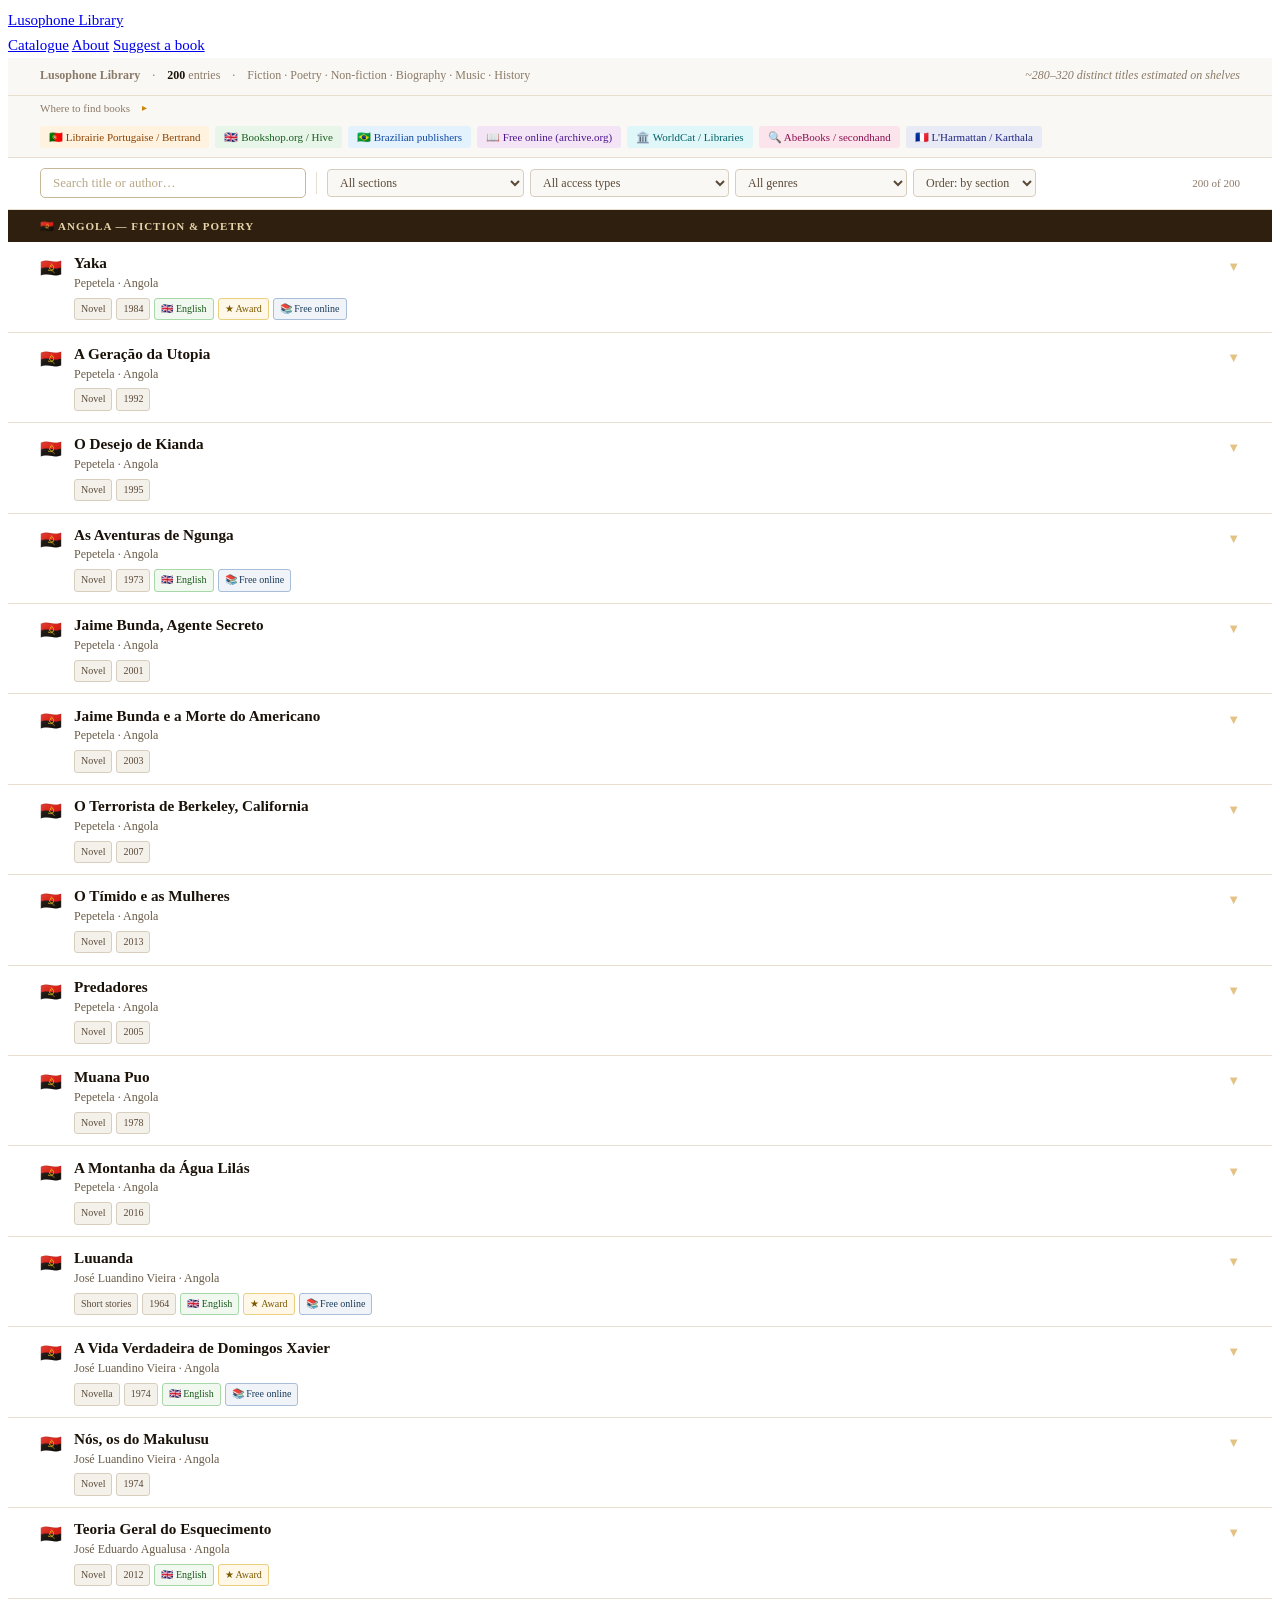
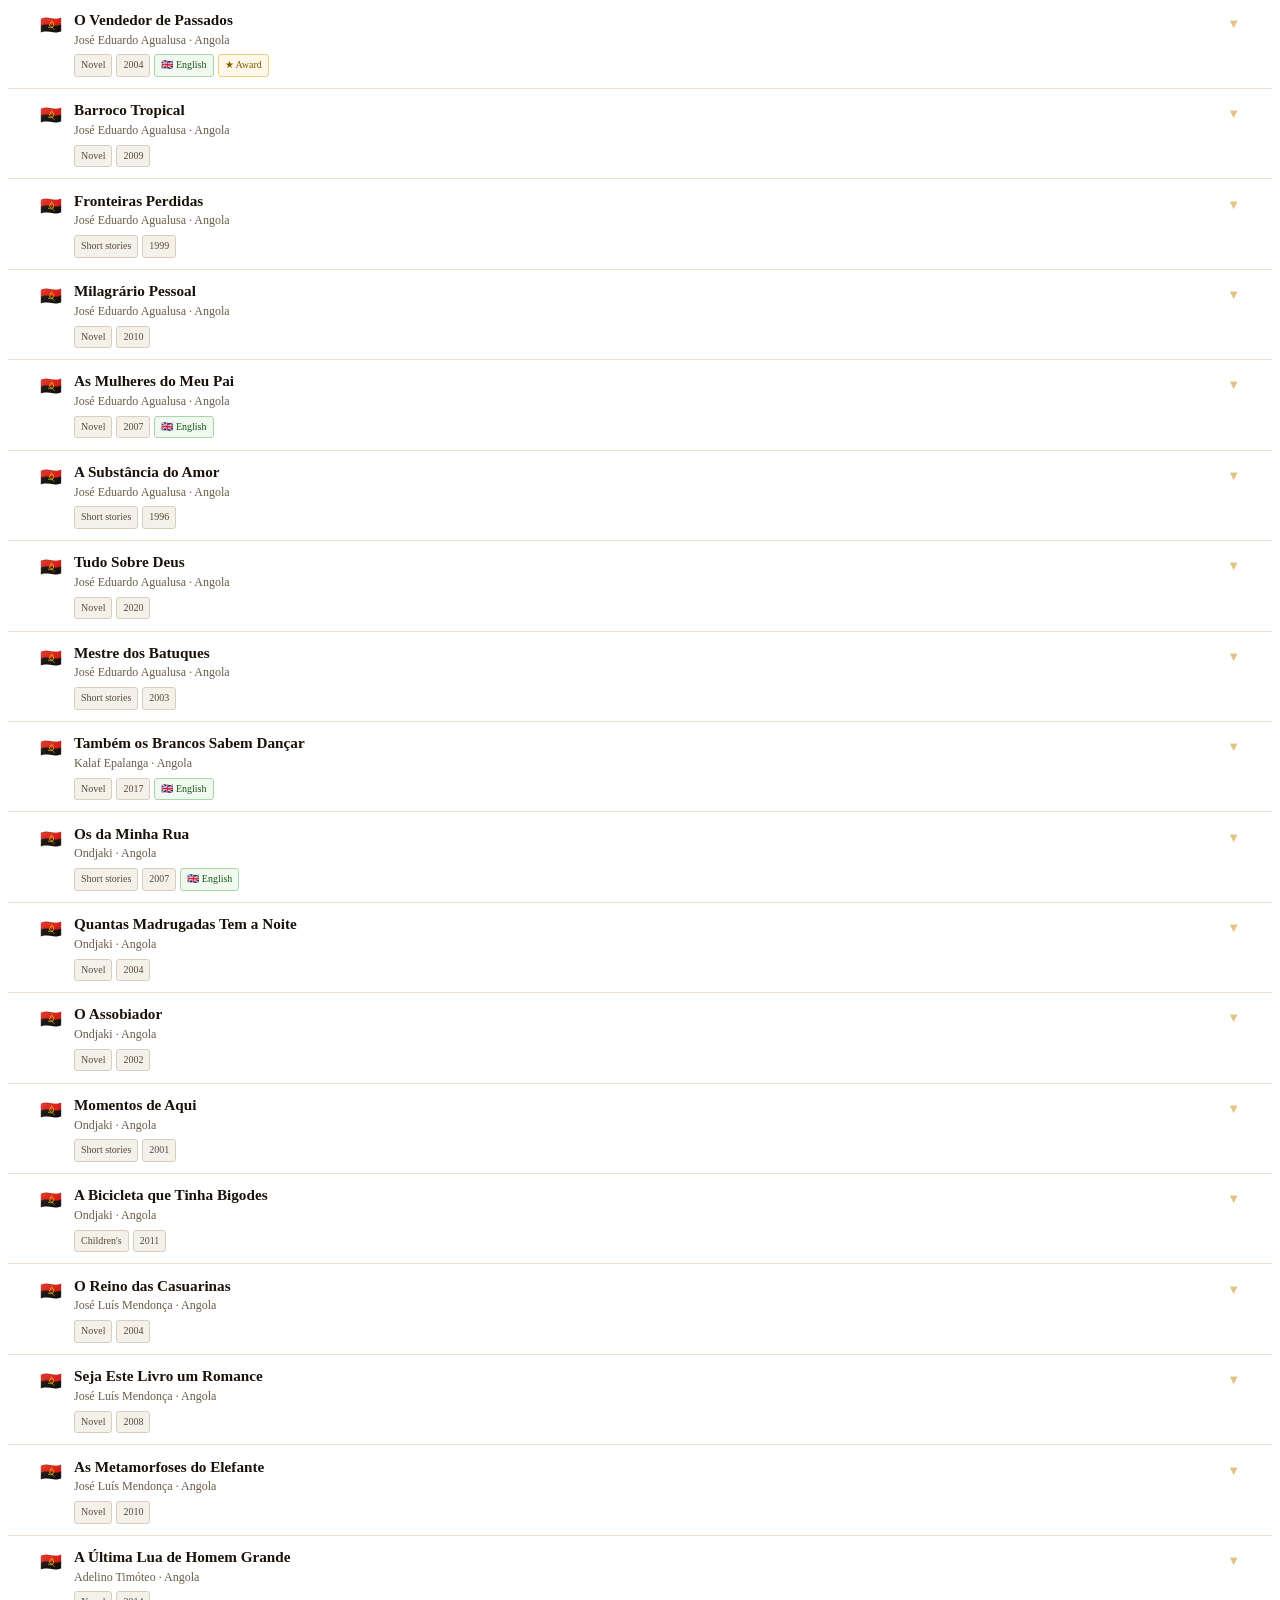
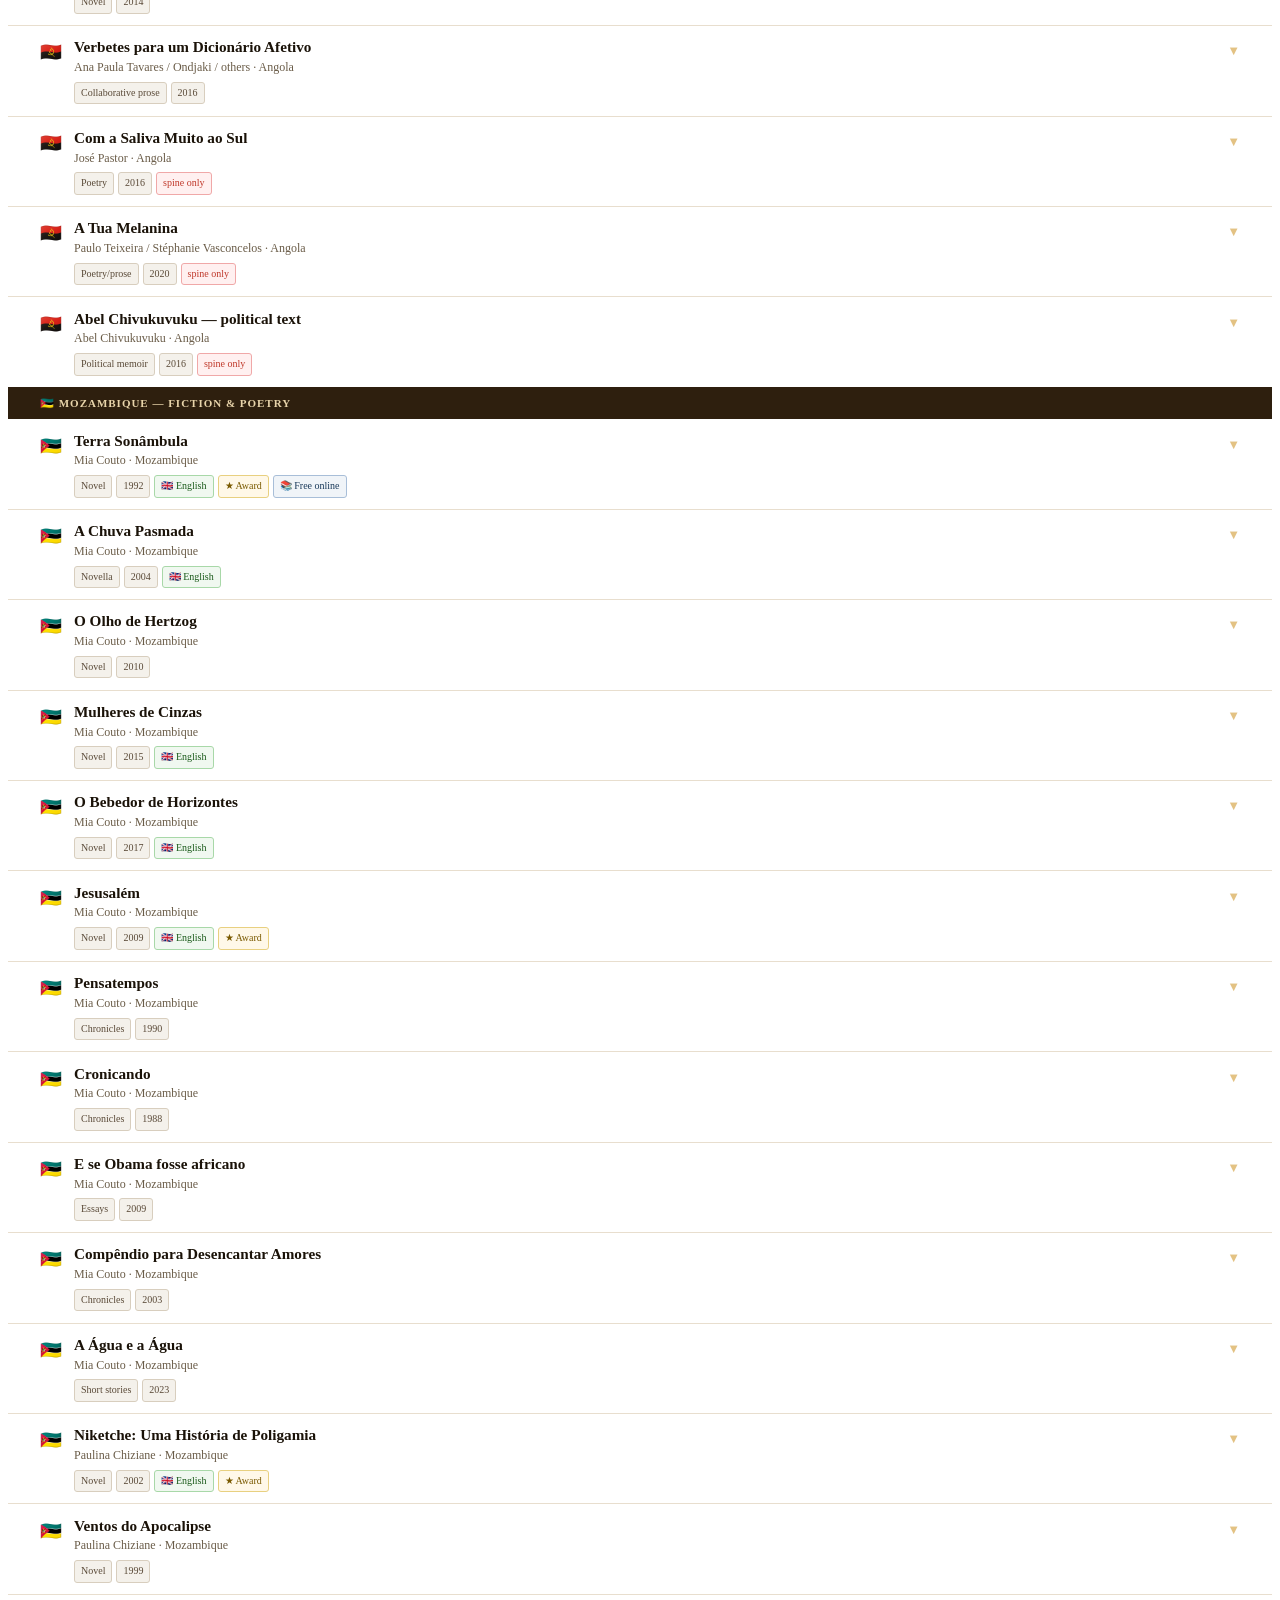
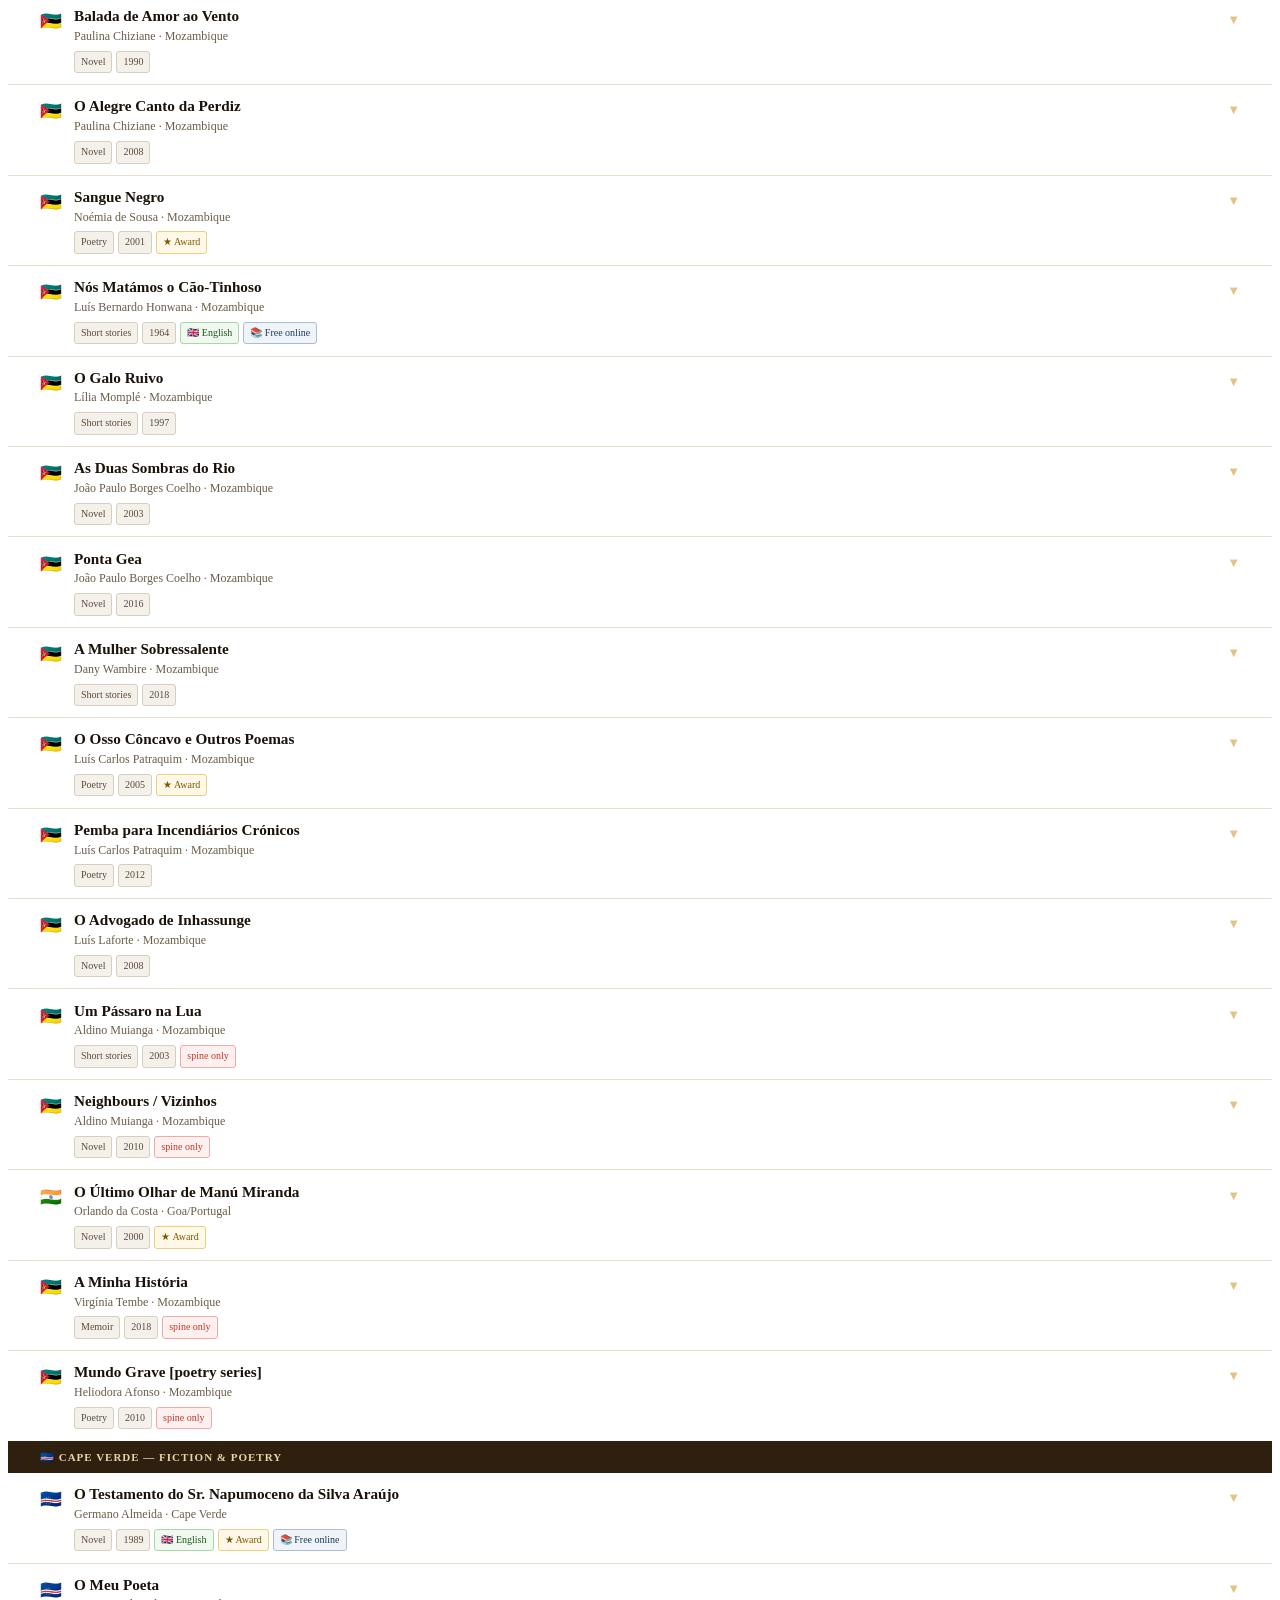
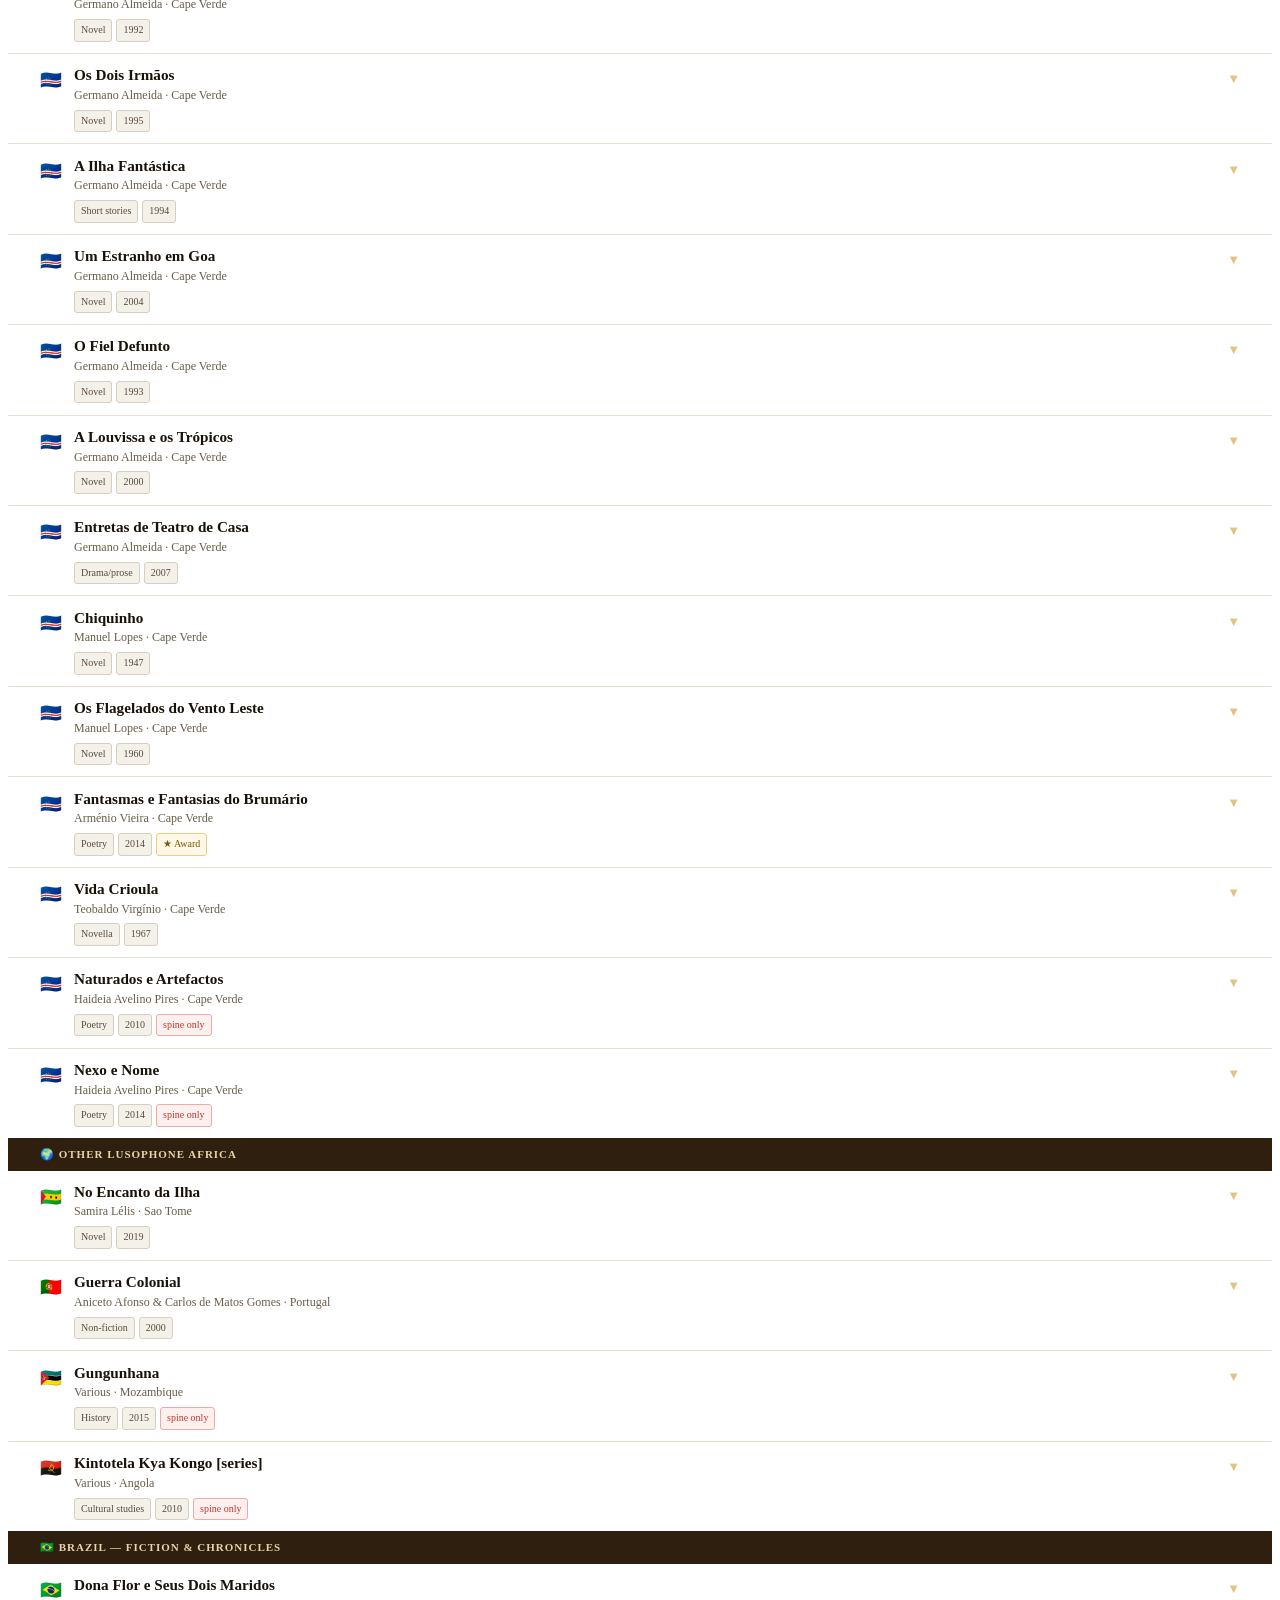
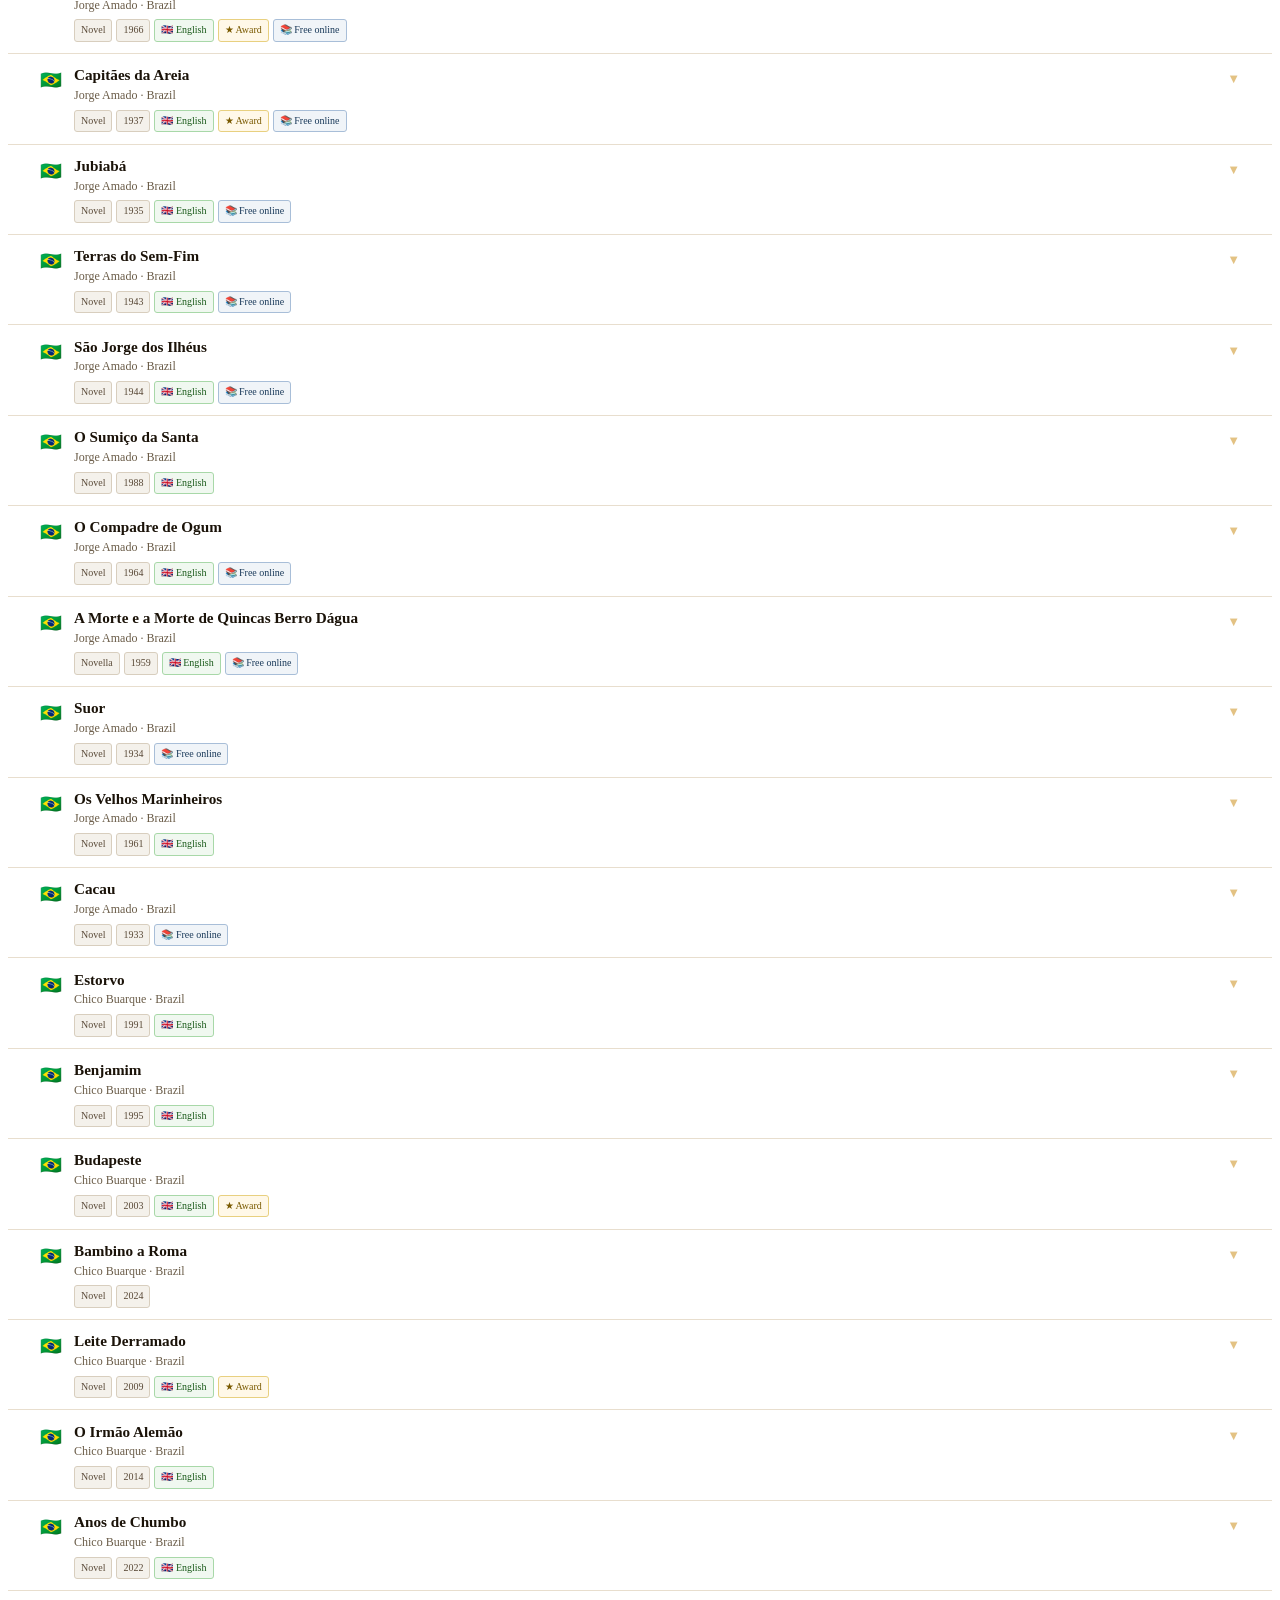
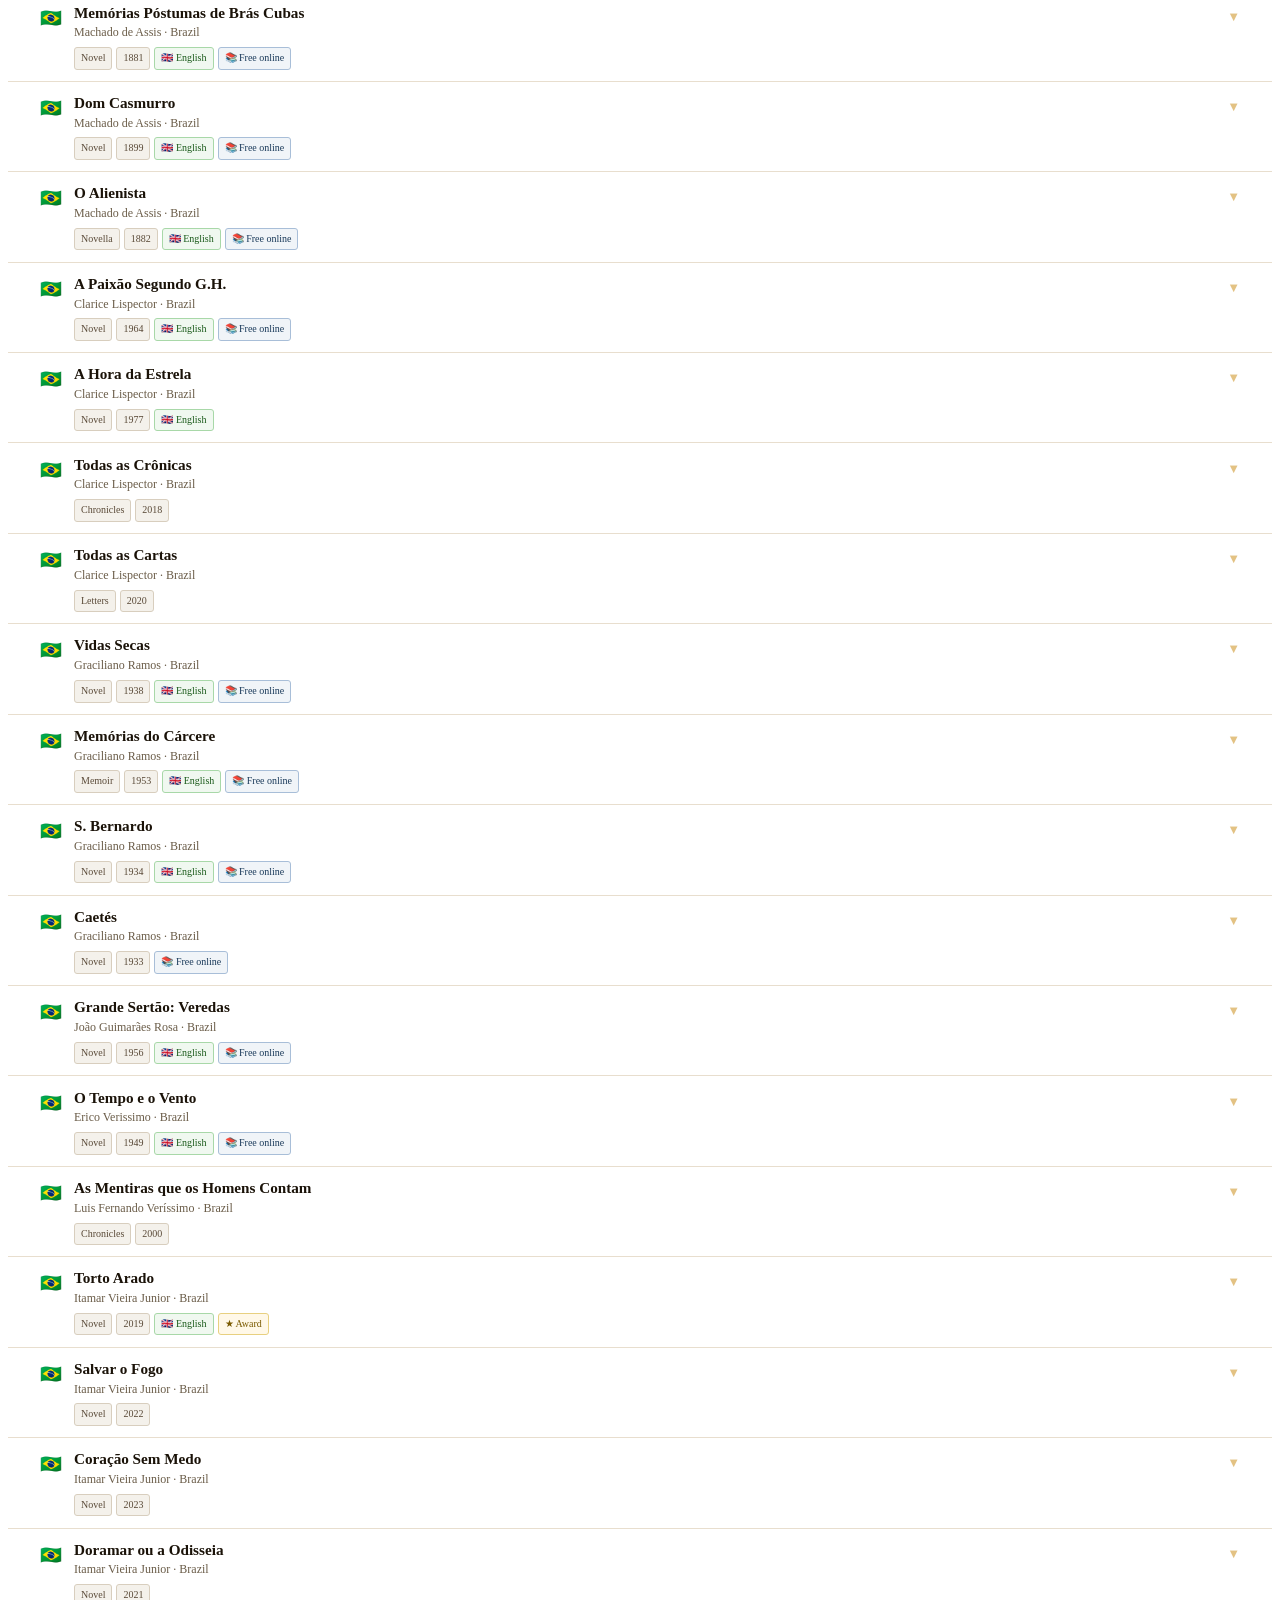
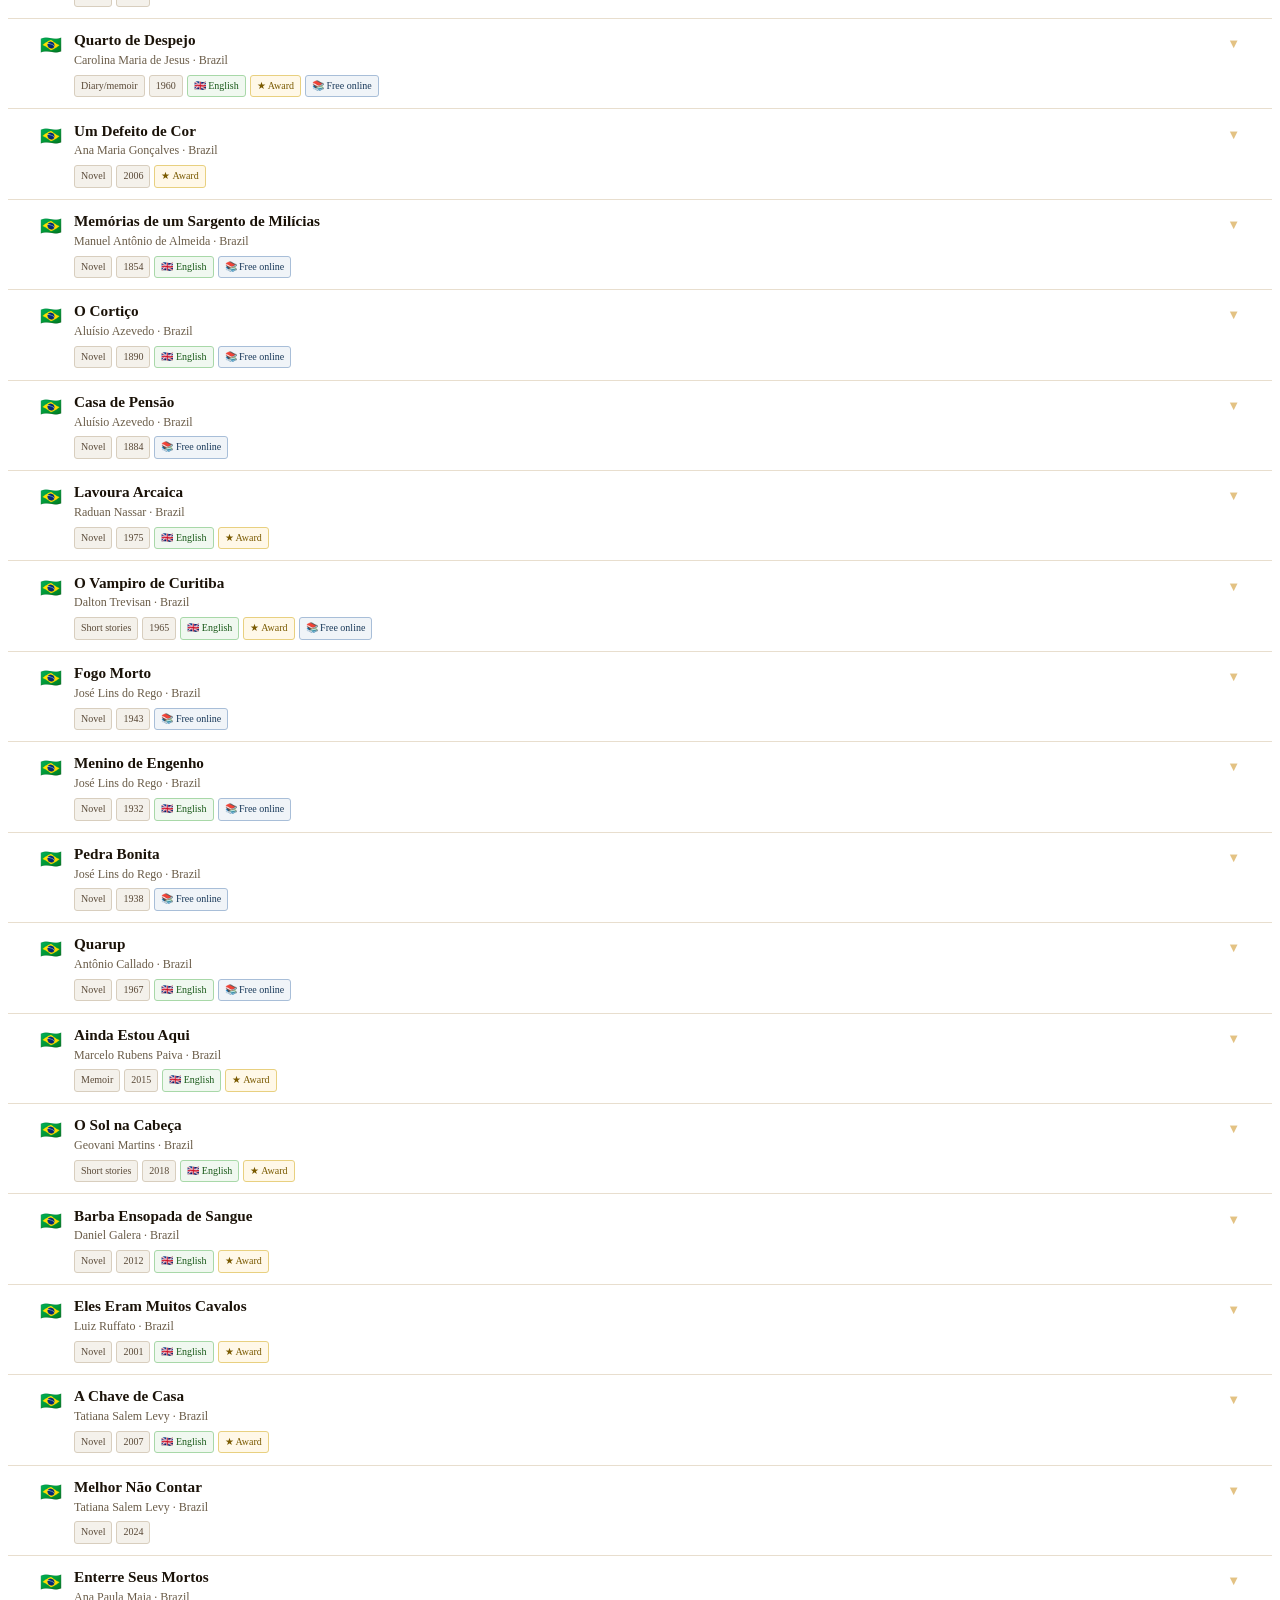
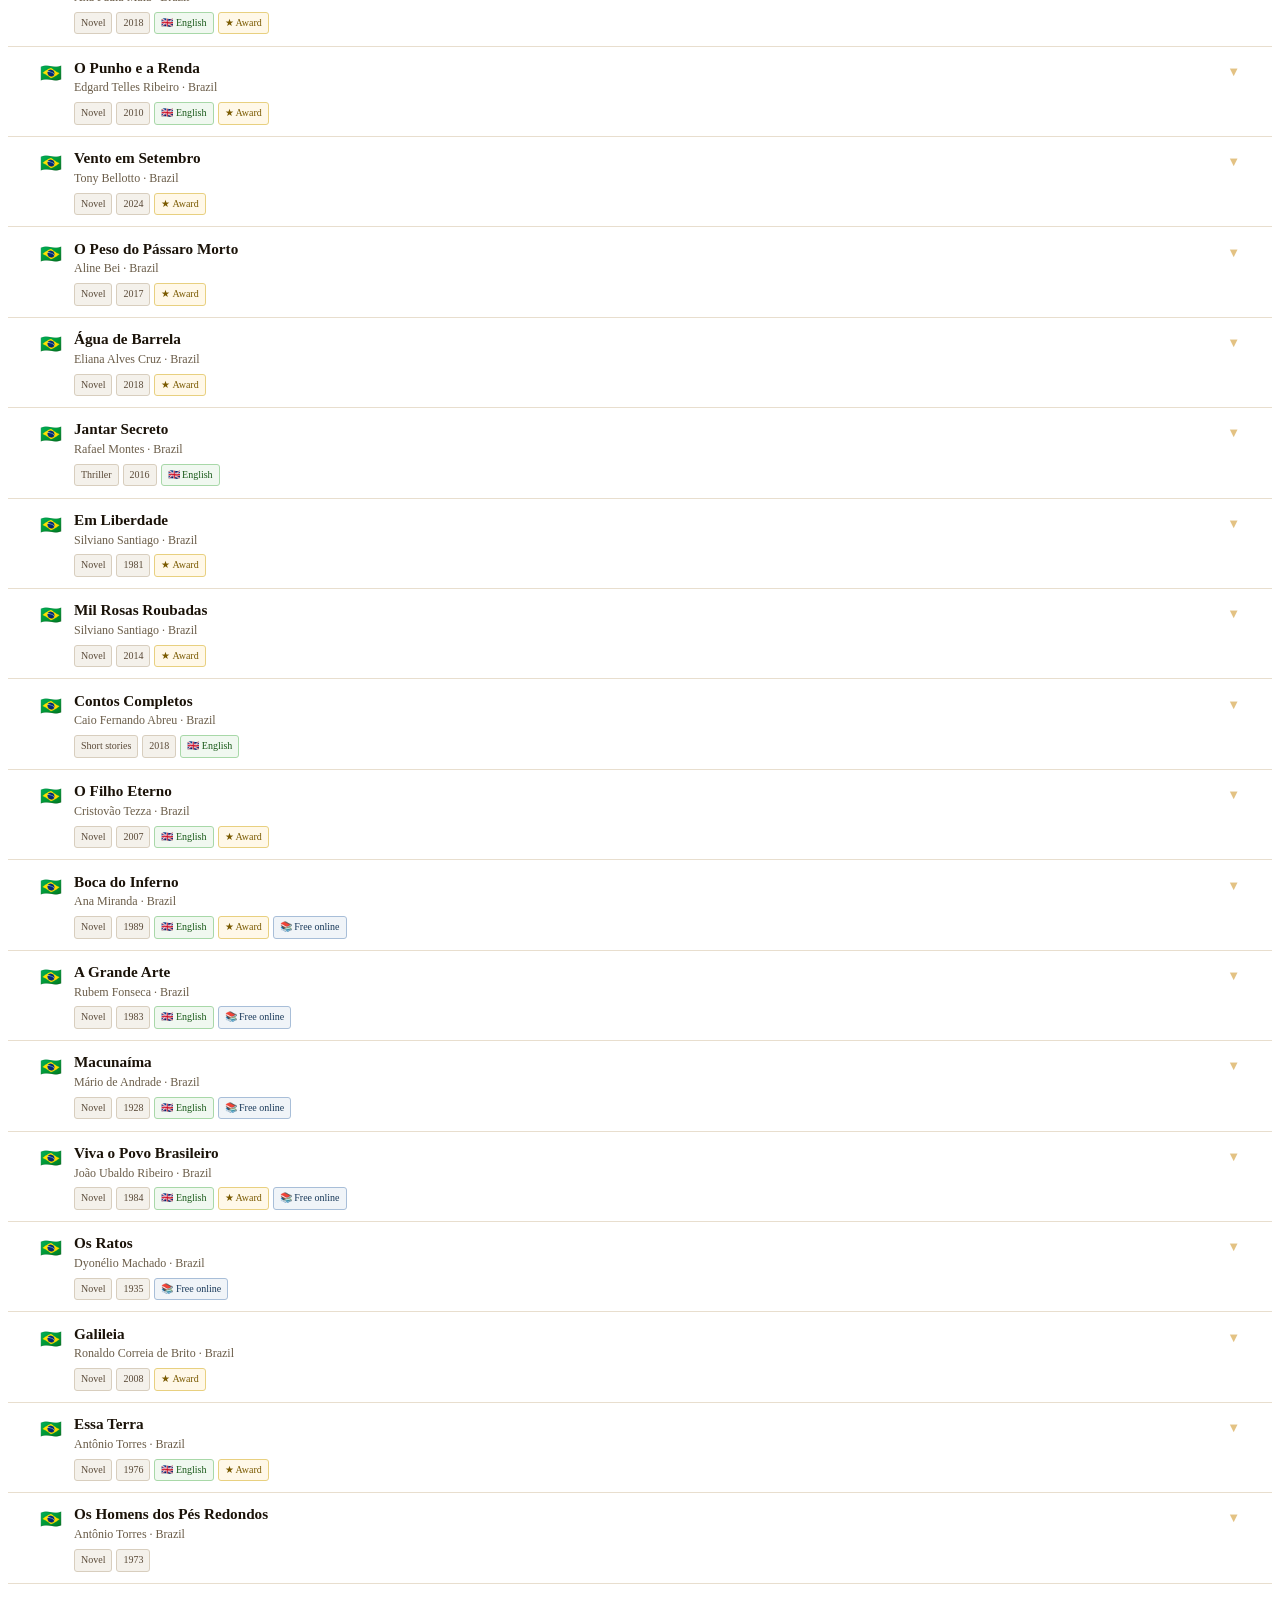
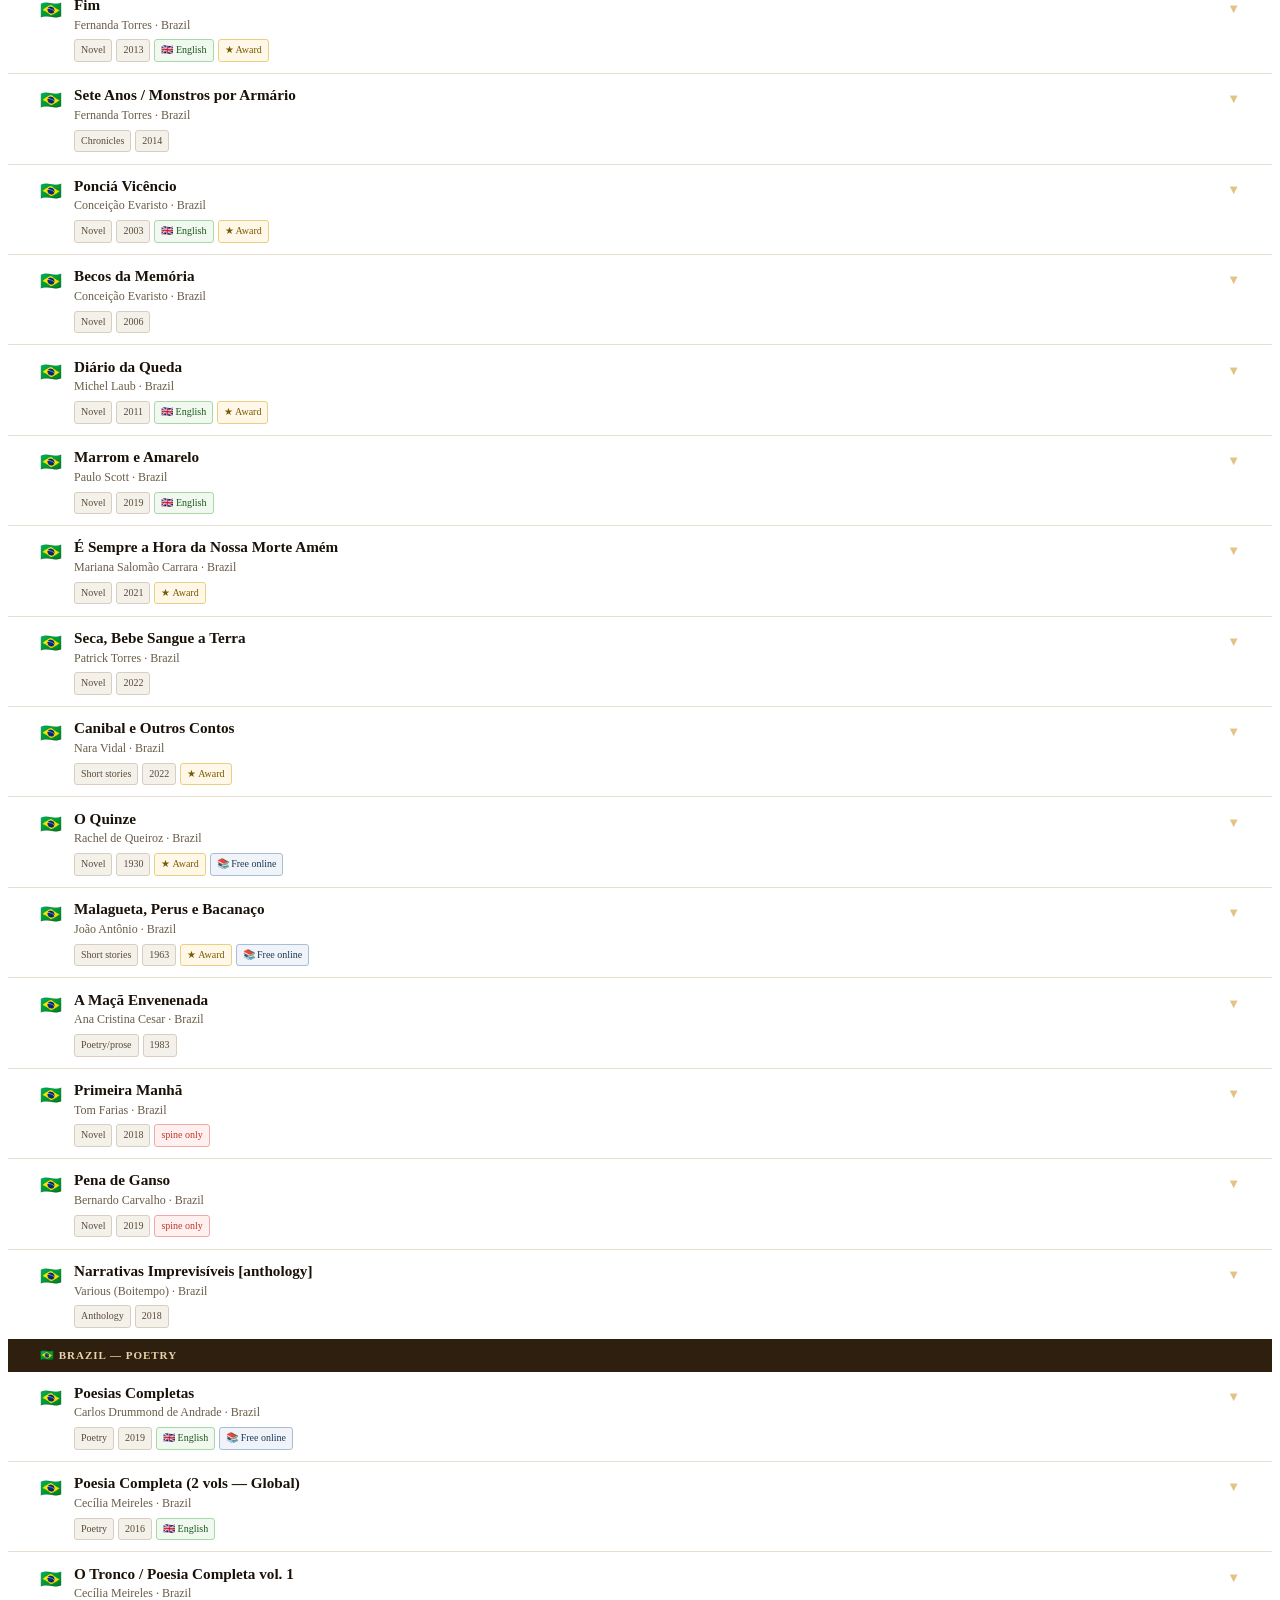
==== commit eb4c1261: "Security: XSS sanitisation, rel=noopener, HTTPS, CSP - Add escHtml() to sanitise all data fields int" ====
--- a/index.html
+++ b/index.html
@@ -3,6 +3,7 @@
 <head>
 <meta charset="UTF-8">
 <meta name="viewport" content="width=device-width, initial-scale=1.0">
+<meta http-equiv="Content-Security-Policy" content="default-src 'self'; script-src 'unsafe-inline'; style-src 'unsafe-inline'; img-src 'self' data:; connect-src 'self'; frame-ancestors 'none'">
 <title>Lusophone Library — Catalogue</title>
 <link rel="stylesheet" href="shared.css">
 <style>
@@ -239,7 +240,7 @@
 <footer>
   <strong>Specialists:</strong> <a href="https://librairie-portugaise.com">librairie-portugaise.com</a> · <a href="https://bertrand.pt">bertrand.pt</a> (worldwide shipping) · <a href="https://www.companhiadasletras.com.br">companhiadasletras.com.br</a> (links open Google site-search — direct links require ISBNs) · <a href="https://travessa.com.br">travessa.com.br</a><br>
   <strong>English translations:</strong> <a href="https://bookshop.org">bookshop.org</a> · <a href="https://www.hive.co.uk">hive.co.uk</a><br>
-  <strong>Free texts:</strong> <a href="https://archive.org">archive.org</a> · <a href="http://www.dominiopublico.gov.br">dominiopublico.gov.br</a><br>
+  <strong>Free texts:</strong> <a href="https://archive.org">archive.org</a> · <a href="https://www.dominiopublico.gov.br">dominiopublico.gov.br</a><br>
   <strong>Library apps:</strong> <a href="https://worldcat.org">worldcat.org</a> (finds library + Libby/OverDrive availability)<br>
   <strong>Secondhand:</strong> <a href="https://www.abebooks.co.uk">abebooks.co.uk</a> · <a href="https://www.estantevirtual.com.br">estantevirtual.com.br</a><br>
   <strong>French academic:</strong> <a href="https://www.editions-harmattan.fr">editions-harmattan.fr</a> · <a href="https://www.karthala.com">karthala.com</a><br>
@@ -248,6 +249,11 @@
 
 <script>
 const enc=encodeURIComponent;
+function escHtml(s){
+  if(s==null) return '';
+  return String(s).replace(/&/g,'&amp;').replace(/</g,'&lt;').replace(/>/g,'&gt;').replace(/"/g,'&quot;').replace(/'/g,'&#39;');
+}
+function safeUrl(u){return(u&&/^https?:\/\//i.test(u))?u:'#';}
 function isbn(eds,lang){
   if(!eds) return null;
   const arr=eds[lang];
@@ -261,7 +267,7 @@
   bk:{l:"Bookshop.org",f:(t,a,eds)=>{const i=isbn(eds,"en");return i?`https://bookshop.org/books/${i}`:`https://bookshop.org/search?keywords=${enc(t+' '+a)}`;}},
   hv:{l:"Hive.co.uk",f:(t,a,eds)=>{const i=isbn(eds,"en");return i?`https://www.hive.co.uk/Product/ISBN/${i}`:`https://www.hive.co.uk/Search/Keyword?keyword=${enc(t+' '+a)}`;}},
   ar:{l:"Open Library",f:(t,a,eds)=>{const i=isbn(eds,"pt")||isbn(eds,"en");return i?`https://openlibrary.org/isbn/${i}`:`https://archive.org/search?query=${enc('"'+t+'"')}&mediatype=texts`;}},
-  dp:{l:"Dom\u00ednio P\u00fablico (free)",f:(t,a,eds)=>`http://www.dominiopublico.gov.br/pesquisa/PesquisaObraForm.do?no_obra=${enc(t)}&co_midia=2`},
+  dp:{l:"Dom\u00ednio P\u00fablico (free)",f:(t,a,eds)=>`https://www.dominiopublico.gov.br/pesquisa/PesquisaObraForm.do?no_obra=${enc(t)}&co_midia=2`},
   lb:{l:"WorldCat / Libraries",f:(t,a,eds)=>{const i=isbn(eds,"en")||isbn(eds,"pt");return i?`https://worldcat.org/isbn/${i}`:`https://worldcat.org/search?q=${enc(t+' '+a)}`;}},
   ab:{l:"AbeBooks",f:(t,a,eds)=>{const i=isbn(eds,"en")||isbn(eds,"pt");return i?`https://www.abebooks.co.uk/servlet/SearchResults?isbn=${i}`:`https://www.abebooks.co.uk/book-search/title/${enc(t)}/author/${enc(a)}/`;}},
   ev:{l:"Estante Virtual",f:(t,a,eds)=>`https://www.estantevirtual.com.br/busca?q=${enc(t)}`}
@@ -309,8 +315,8 @@
     const lname=LNAMES[lang]||lang.toUpperCase();
     html+=`<div class="eds-lang"><span class="eds-l">${lname}</span>`;
     for(const ed of arr.slice(0,3)){
-      const label=[ed.pub,ed.year,ed.tr?`tr. ${ed.tr}`:null].filter(Boolean).join(' \u00b7 ');
-      html+=`<a class="eds-isbn" href="https://openlibrary.org/isbn/${ed.isbn}" target="_blank" title="${label||ed.isbn}">${ed.isbn}</a>`;
+      const label=escHtml([ed.pub,ed.year,ed.tr?`tr. ${ed.tr}`:null].filter(Boolean).join(' \u00b7 '));
+      html+=`<a class="eds-isbn" href="https://openlibrary.org/isbn/${encodeURIComponent(ed.isbn)}" target="_blank" rel="noopener noreferrer" title="${label||escHtml(ed.isbn)}">${escHtml(ed.isbn)}</a>`;
     }
     if(arr.length>3) html+=`<span class="eds-more">+${arr.length-3} more</span>`;
     html+='</div>';
@@ -330,11 +336,11 @@
   if(b.unc) tags+=`<span class="tg unc">spine only</span>`;
   let body='';
   if(isOpen){
-    const buyH=(b.buy||[]).map(k=>BUY[k]?`<a class="bb" href="${BUY[k].f(b.t,b.a,b.editions||null)}" target="_blank">${BUY[k].l}${b.editions&&['bk','hv','lb','ab'].includes(k)?' \u2197':''}</a>`:'').join('');
+    const buyH=(b.buy||[]).map(k=>BUY[k]?`<a class="bb" href="${BUY[k].f(b.t,b.a,b.editions||null)}" target="_blank" rel="noopener noreferrer">${escHtml(BUY[k].l)}${b.editions&&['bk','hv','lb','ab'].includes(k)?' \u2197':''}</a>`:'').join('');
     body=`<div class="cb">
-      <p class="bl">${b.bl||''}${b.unc?'<br><span style="font-size:10px;color:#c0392b;font-style:italic">\u26a0 Identified from spine only \u2014 title/author may be imprecise</span>':''}</p>
-      ${b.aw?`<p class="aw-t">\u2605 ${b.aw}${b.cite_url?` \u2014 <a class="cite-link" href="${b.cite_url}" target="_blank">\uD83D\uDCDC citation</a>`:""}</p>`:''}
-      ${b.en?`<p class="en-t">\uD83C\uDDEC\uD83C\uDDE7 English edition: ${b.en}</p>`:'<p class="no-en">No English translation identified</p>'}
+      <p class="bl">${escHtml(b.bl||'')}${b.unc?'<br><span style="font-size:10px;color:#c0392b;font-style:italic">\u26a0 Identified from spine only \u2014 title/author may be imprecise</span>':''}</p>
+      ${b.aw?`<p class="aw-t">\u2605 ${escHtml(b.aw)}${b.cite_url?` \u2014 <a class="cite-link" href="${safeUrl(b.cite_url)}" target="_blank" rel="noopener noreferrer">\uD83D\uDCDC citation</a>`:""}</p>`:''}
+      ${b.en?`<p class="en-t">\uD83C\uDDEC\uD83C\uDDE7 English edition: ${escHtml(b.en)}</p>`:'<p class="no-en">No English translation identified</p>'}
       ${b.editions?renderEditions(b.editions):''}
       <div class="bl-lbl">Where to find it</div>
       <div class="br">${buyH}</div>
@@ -343,8 +349,8 @@
   card.innerHTML=`<div class="ch" onclick="tog('${id}')" onkeydown="if(event.key==='Enter'||event.key===' '){event.preventDefault();tog('${id}');}" tabindex="0" role="button" aria-expanded="${isOpen}">
     <span class="fl">${FL[b.c]||'\uD83C\uDF0D'}</span>
     <div class="mt">
-      <div class="tt">${b.t}</div>
-      <div class="au">${b.a}${b.c?' \u00b7 '+b.c:''}</div>
+      <div class="tt">${escHtml(b.t)}</div>
+      <div class="au">${escHtml(b.a)}${b.c?' \u00b7 '+escHtml(b.c):''}</div>
       <div class="tgs">${tags}</div>
     </div>
     <span class="cv">${isOpen?'\u25b2':'\u25bc'}</span>
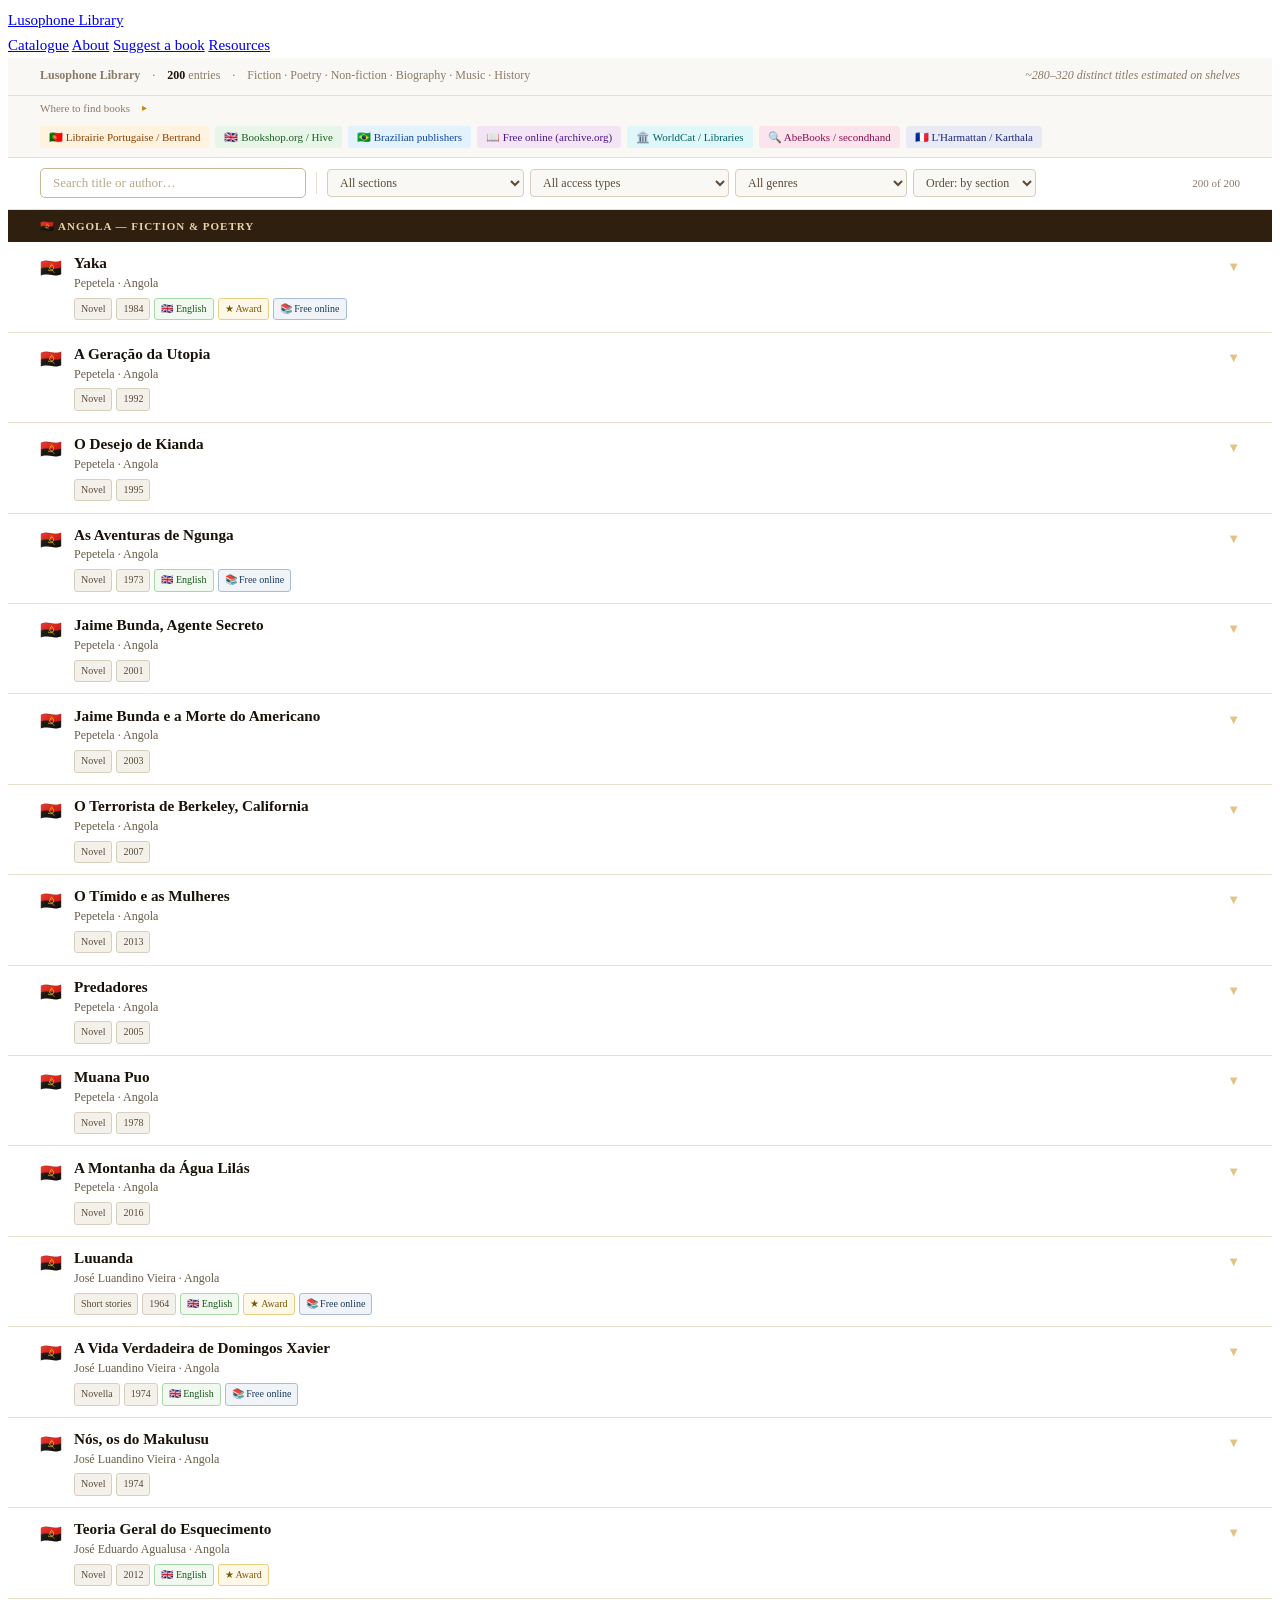
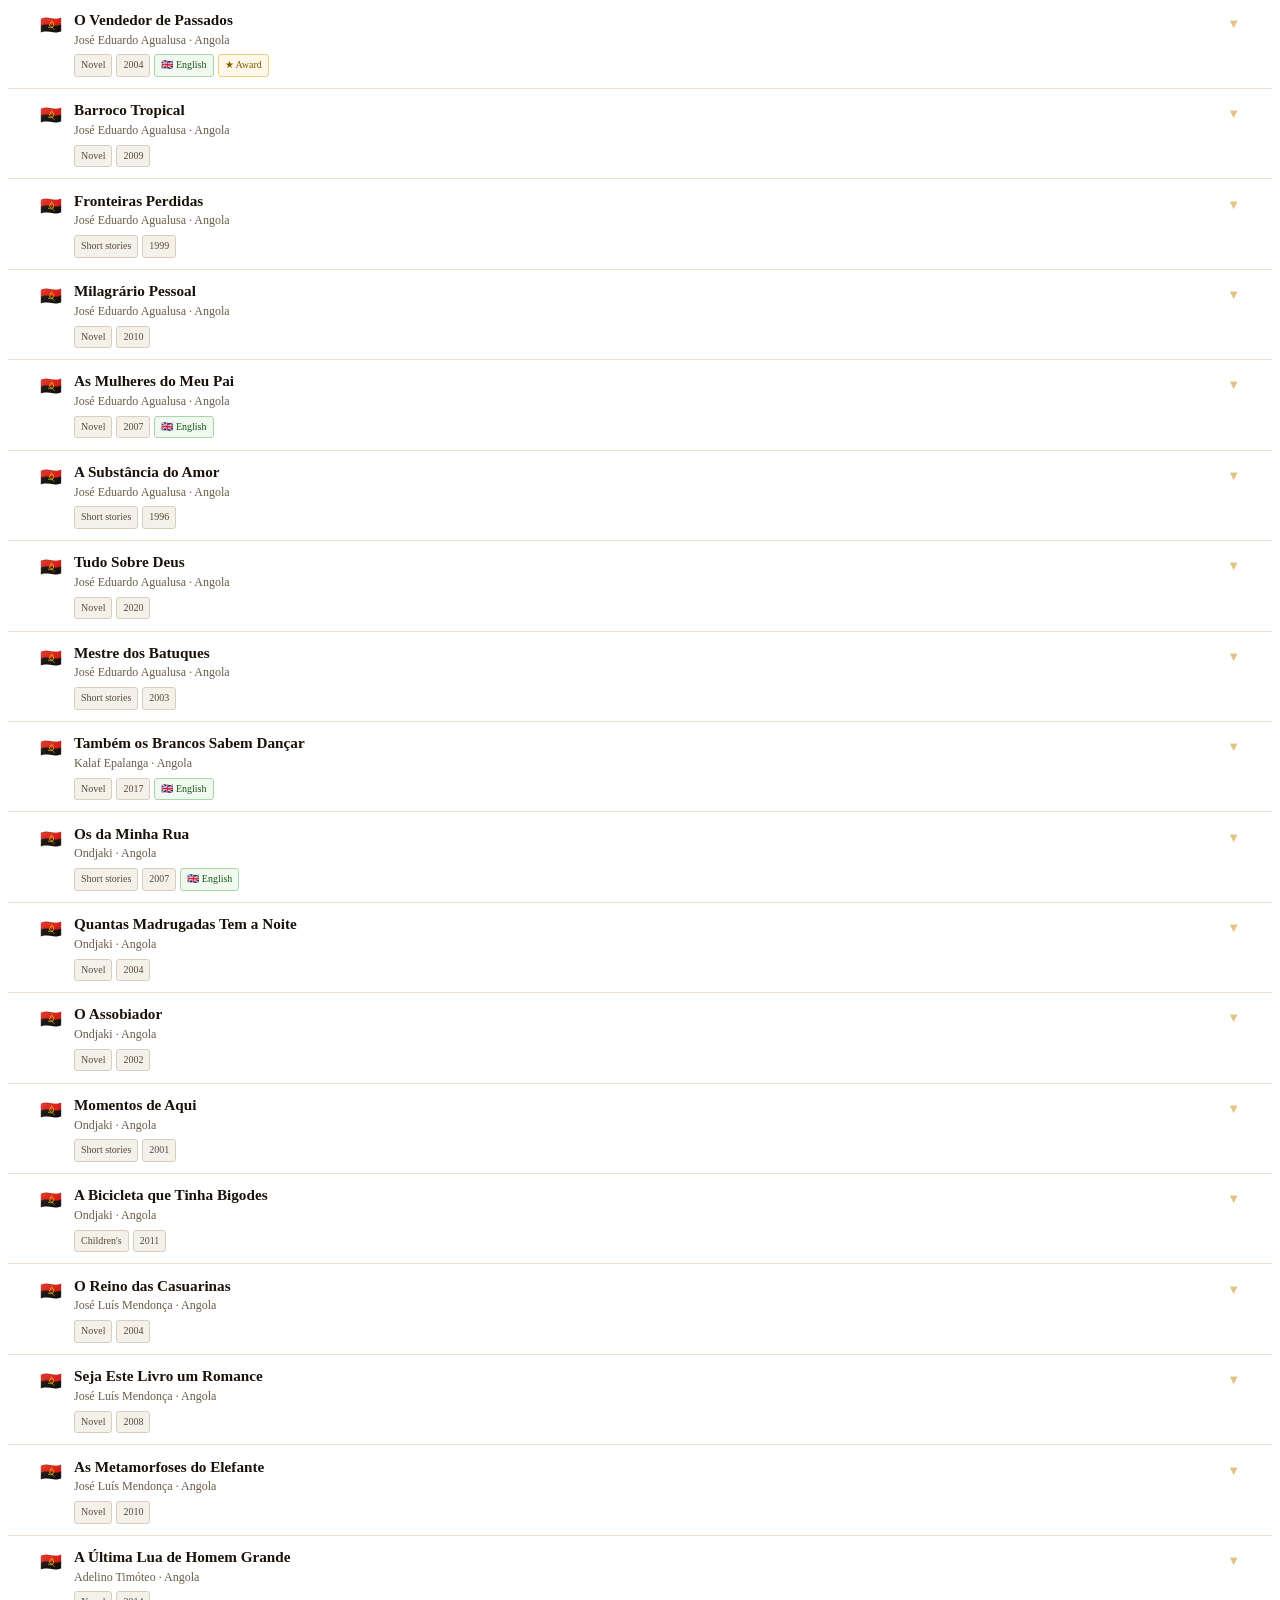
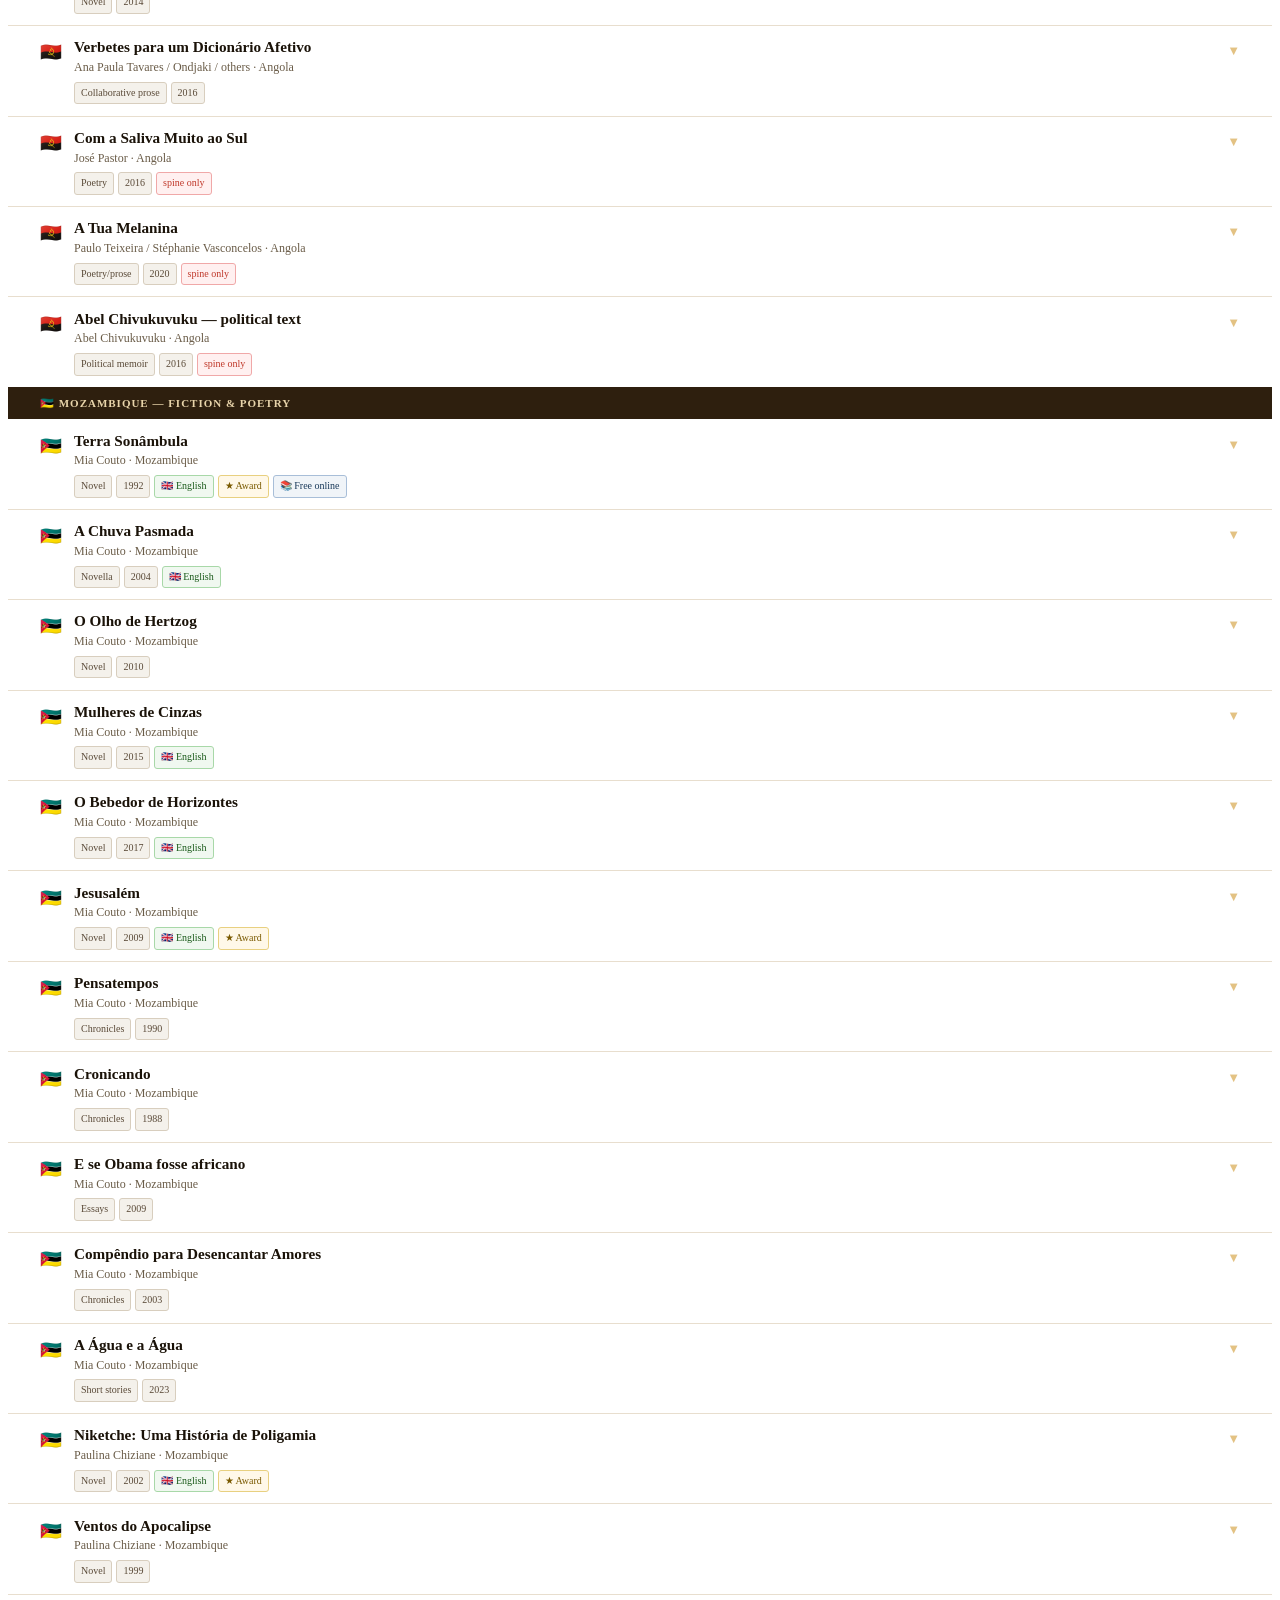
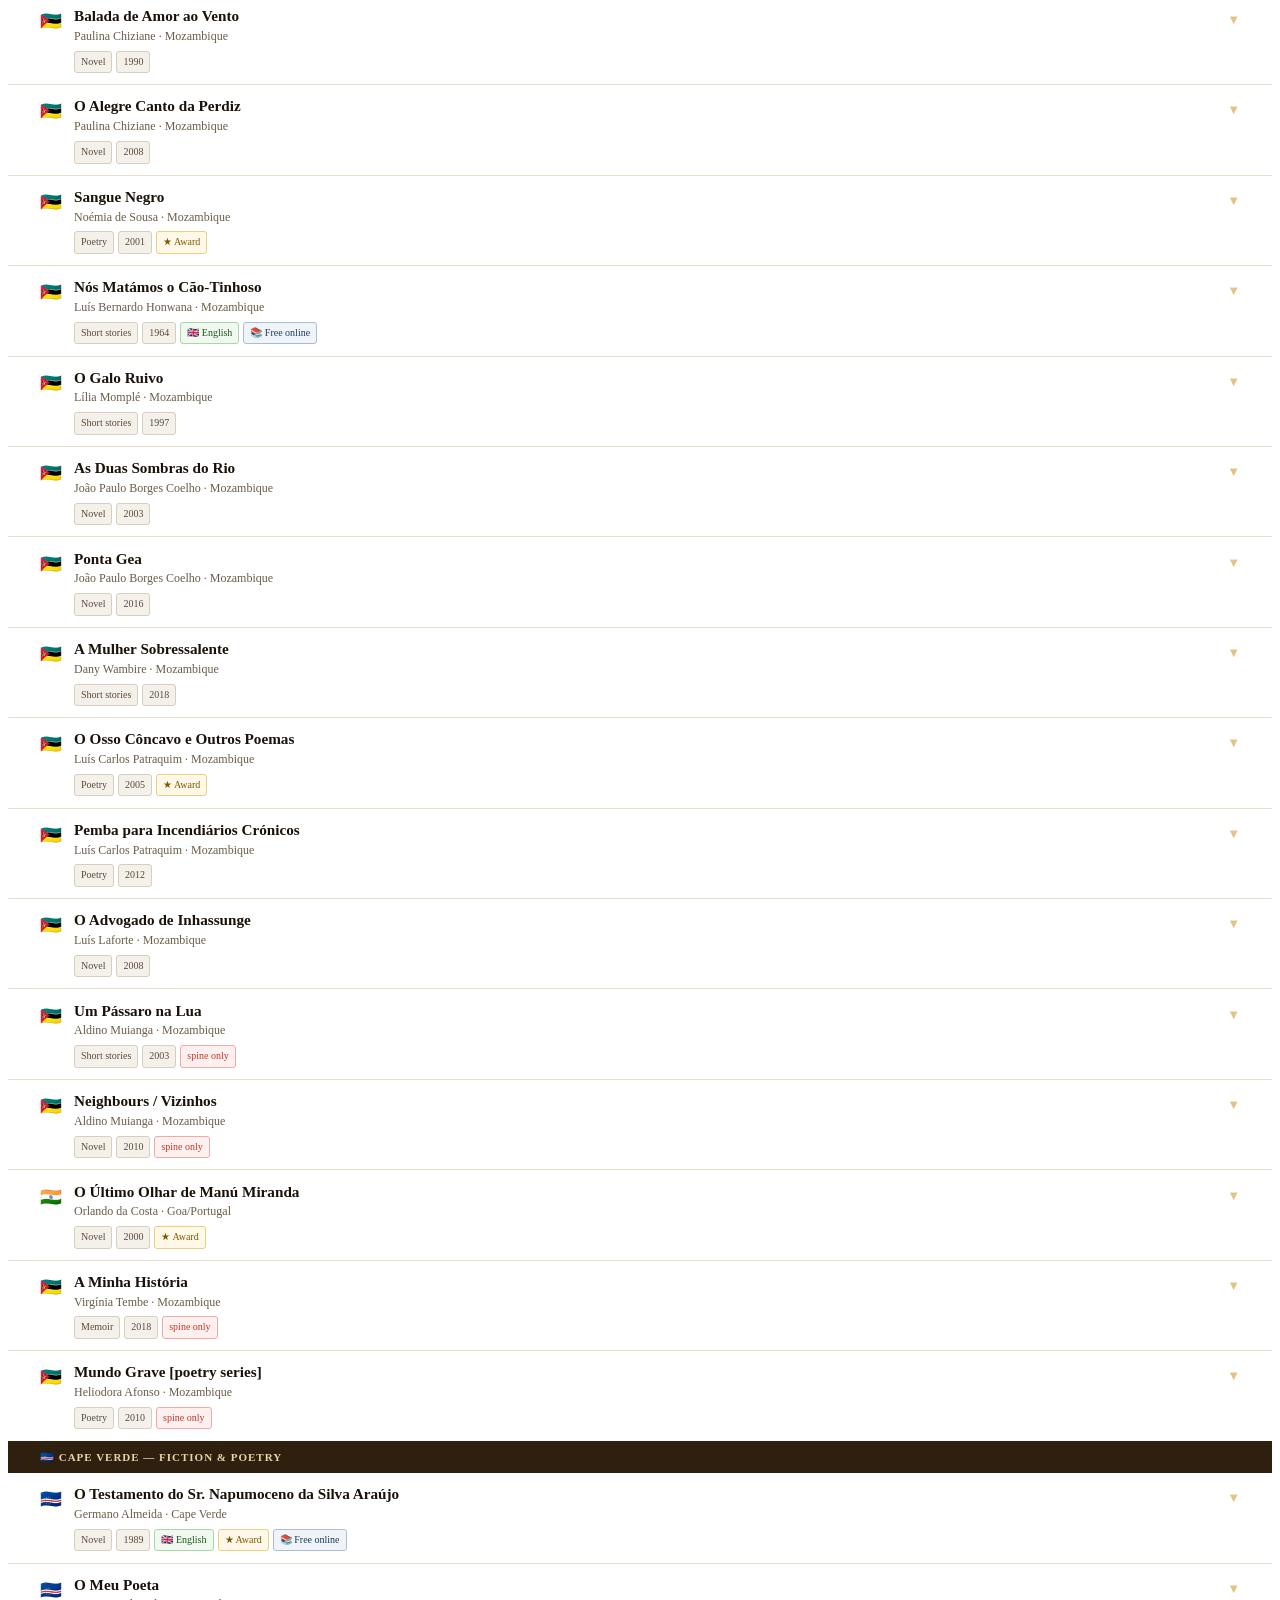
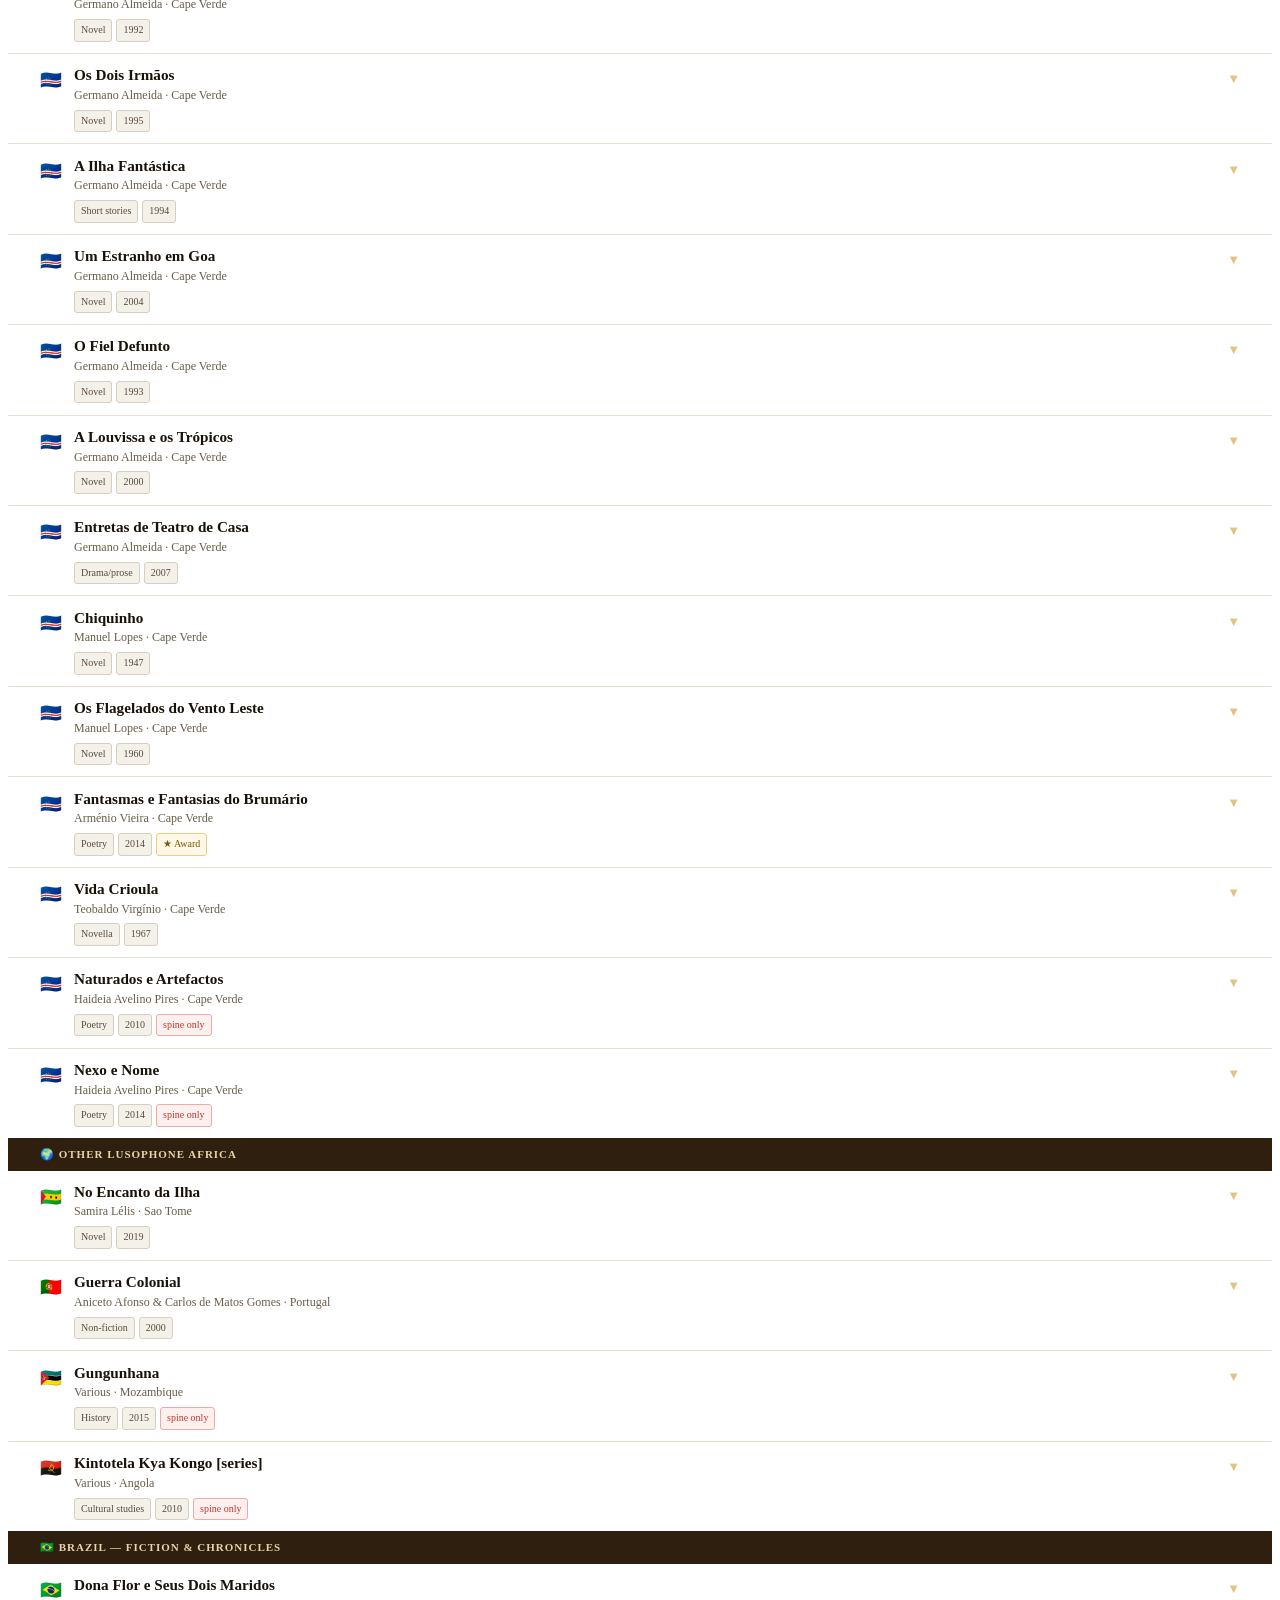
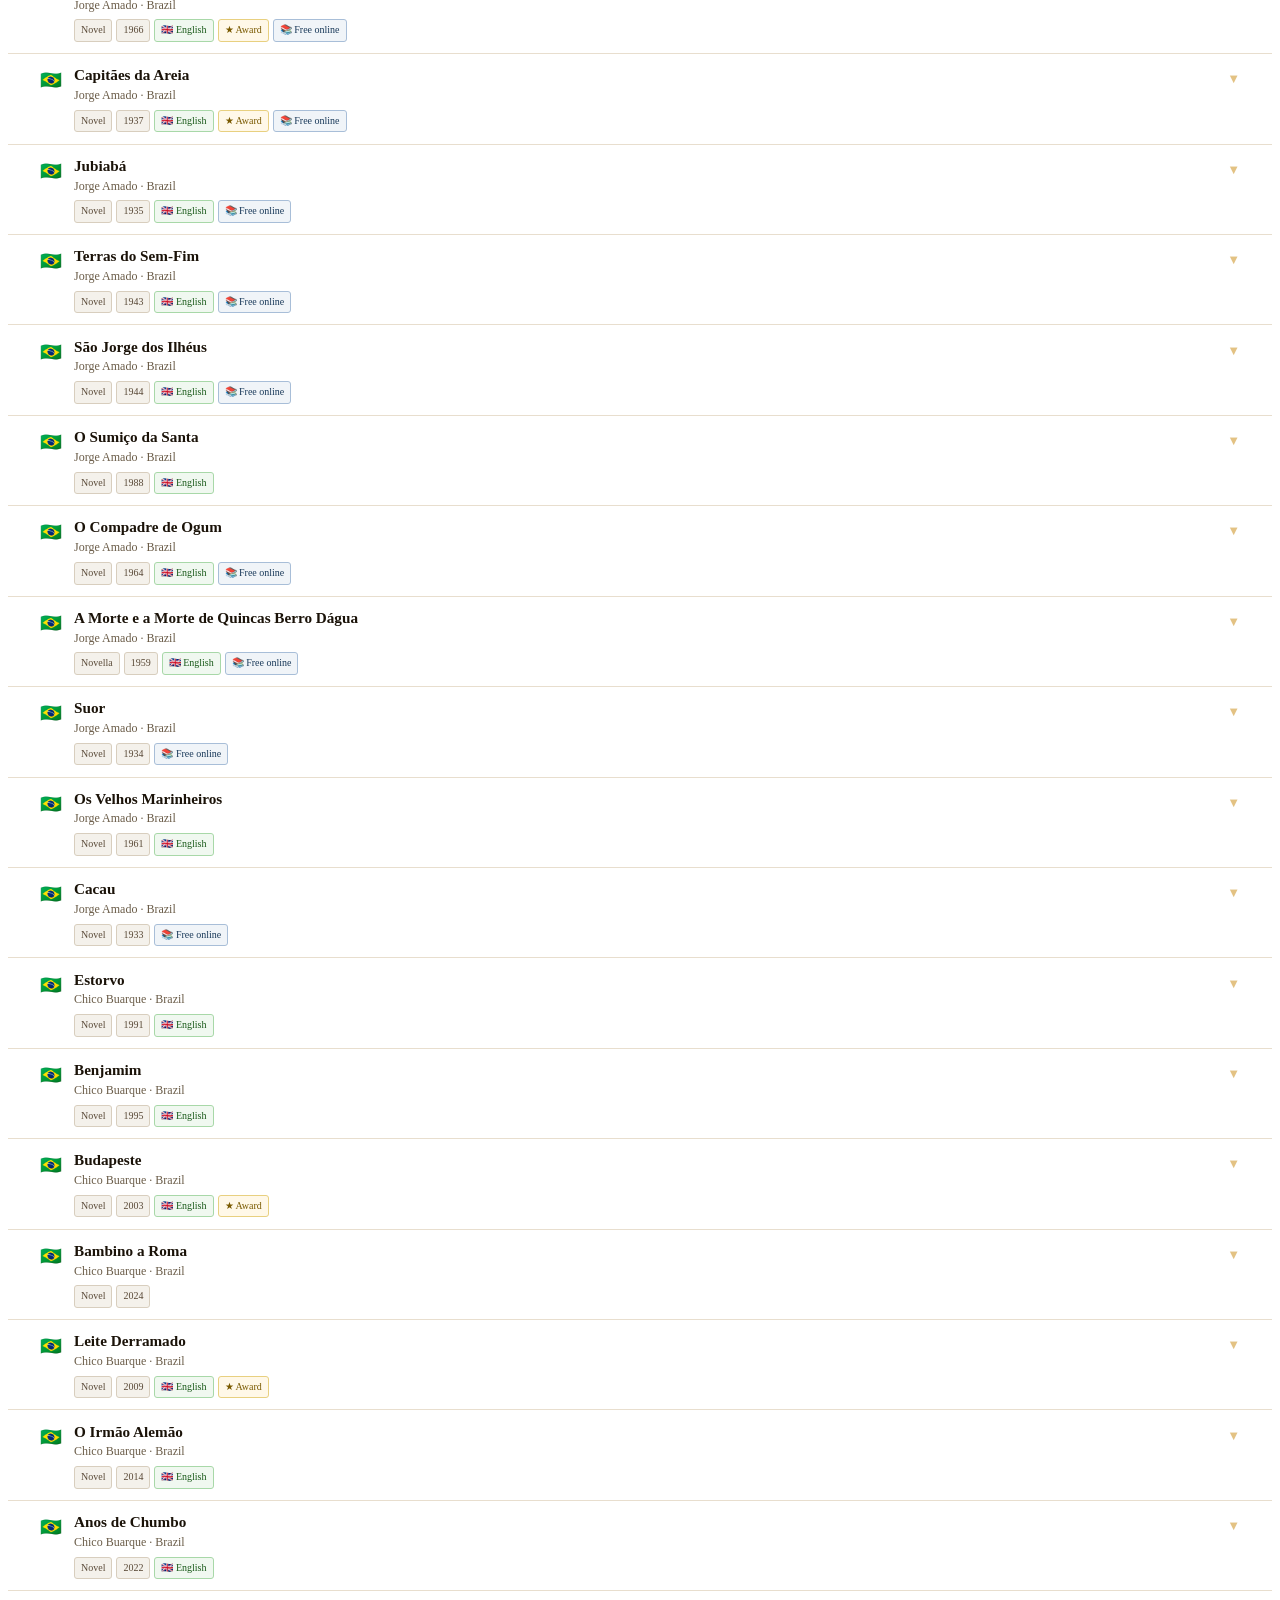
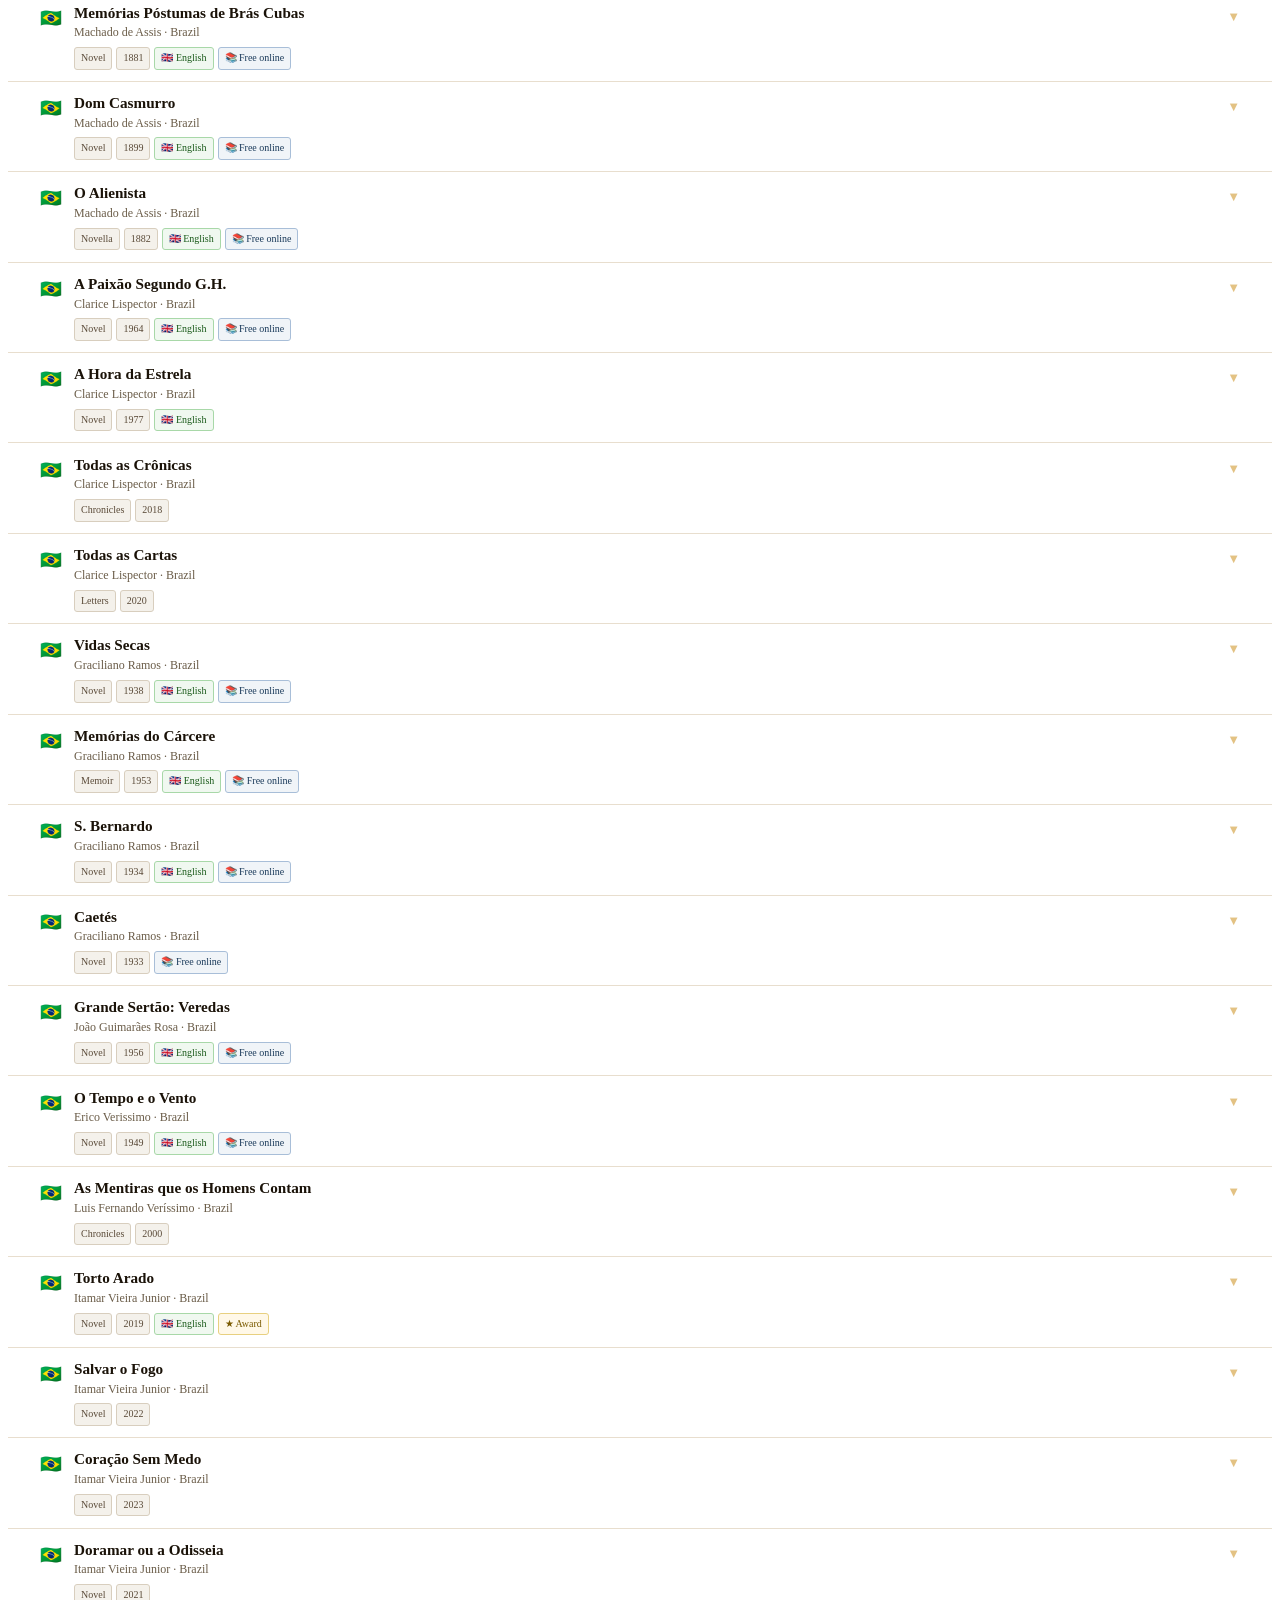
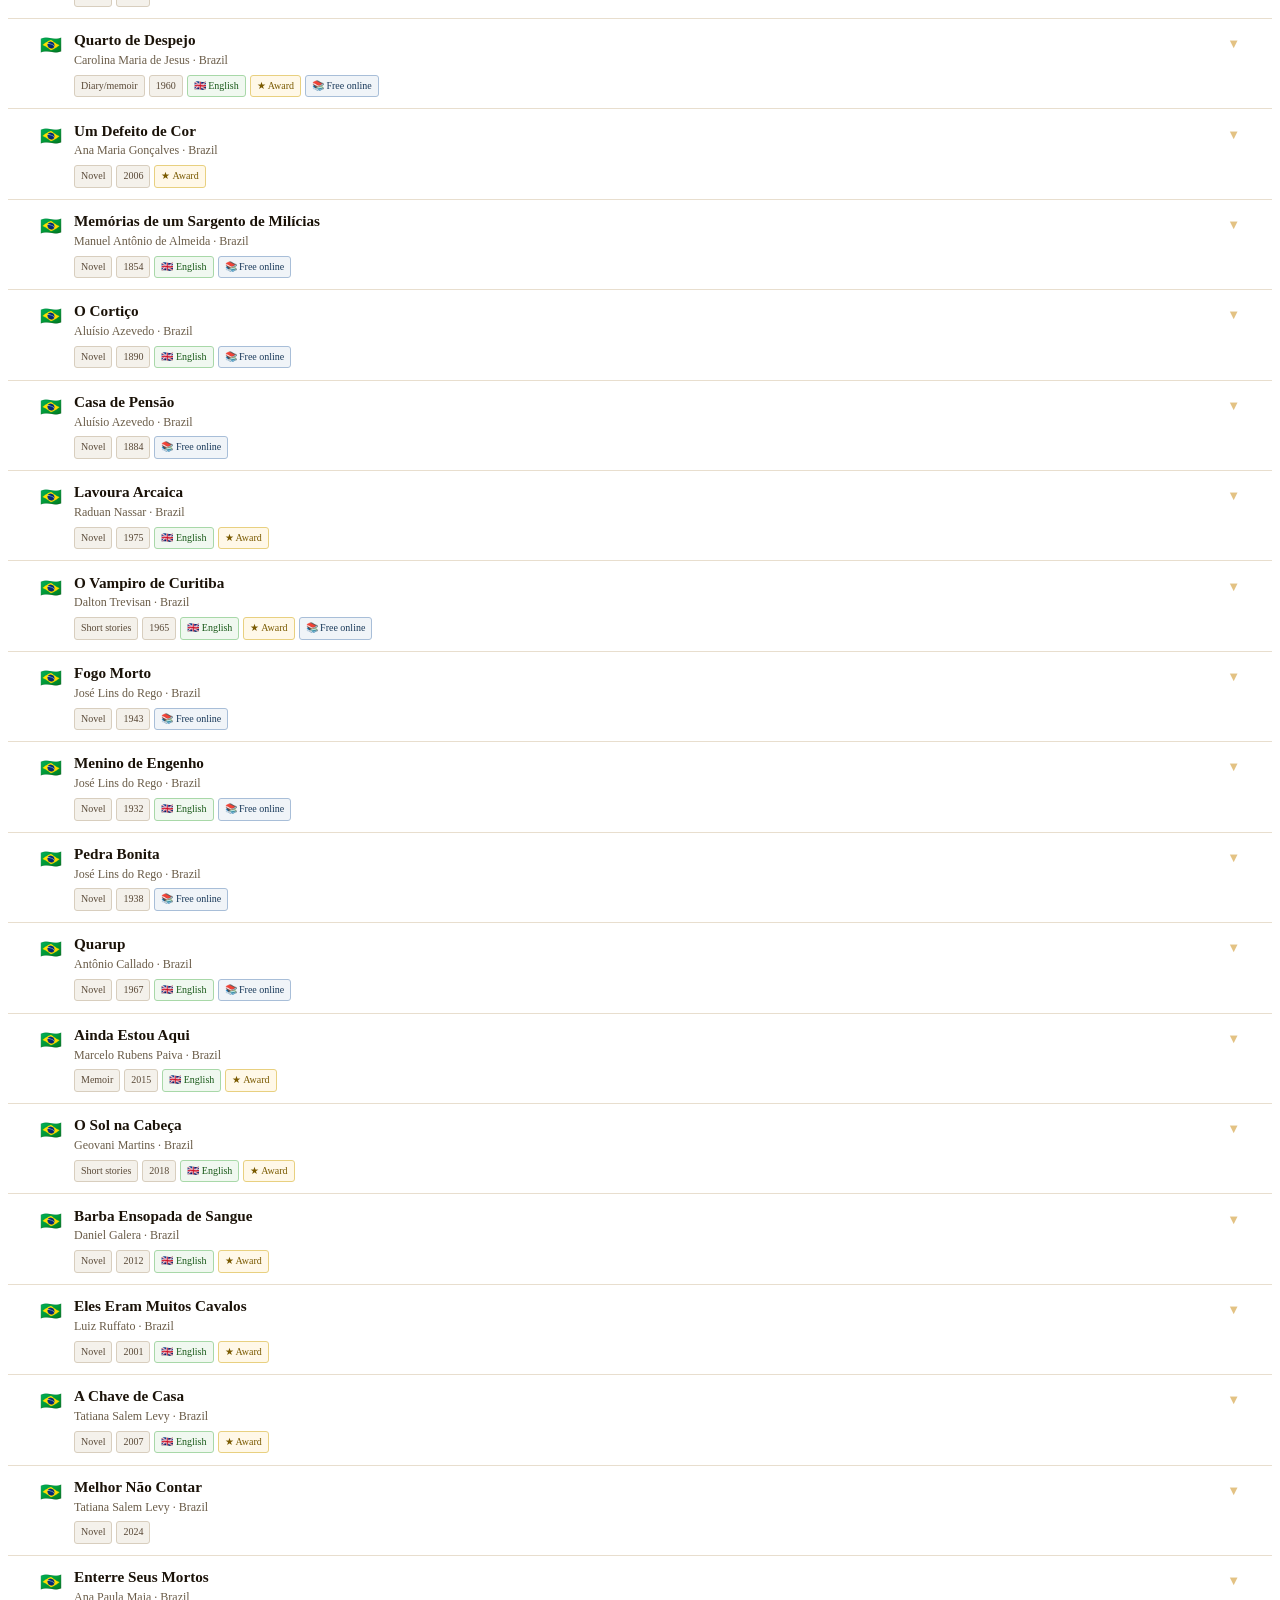
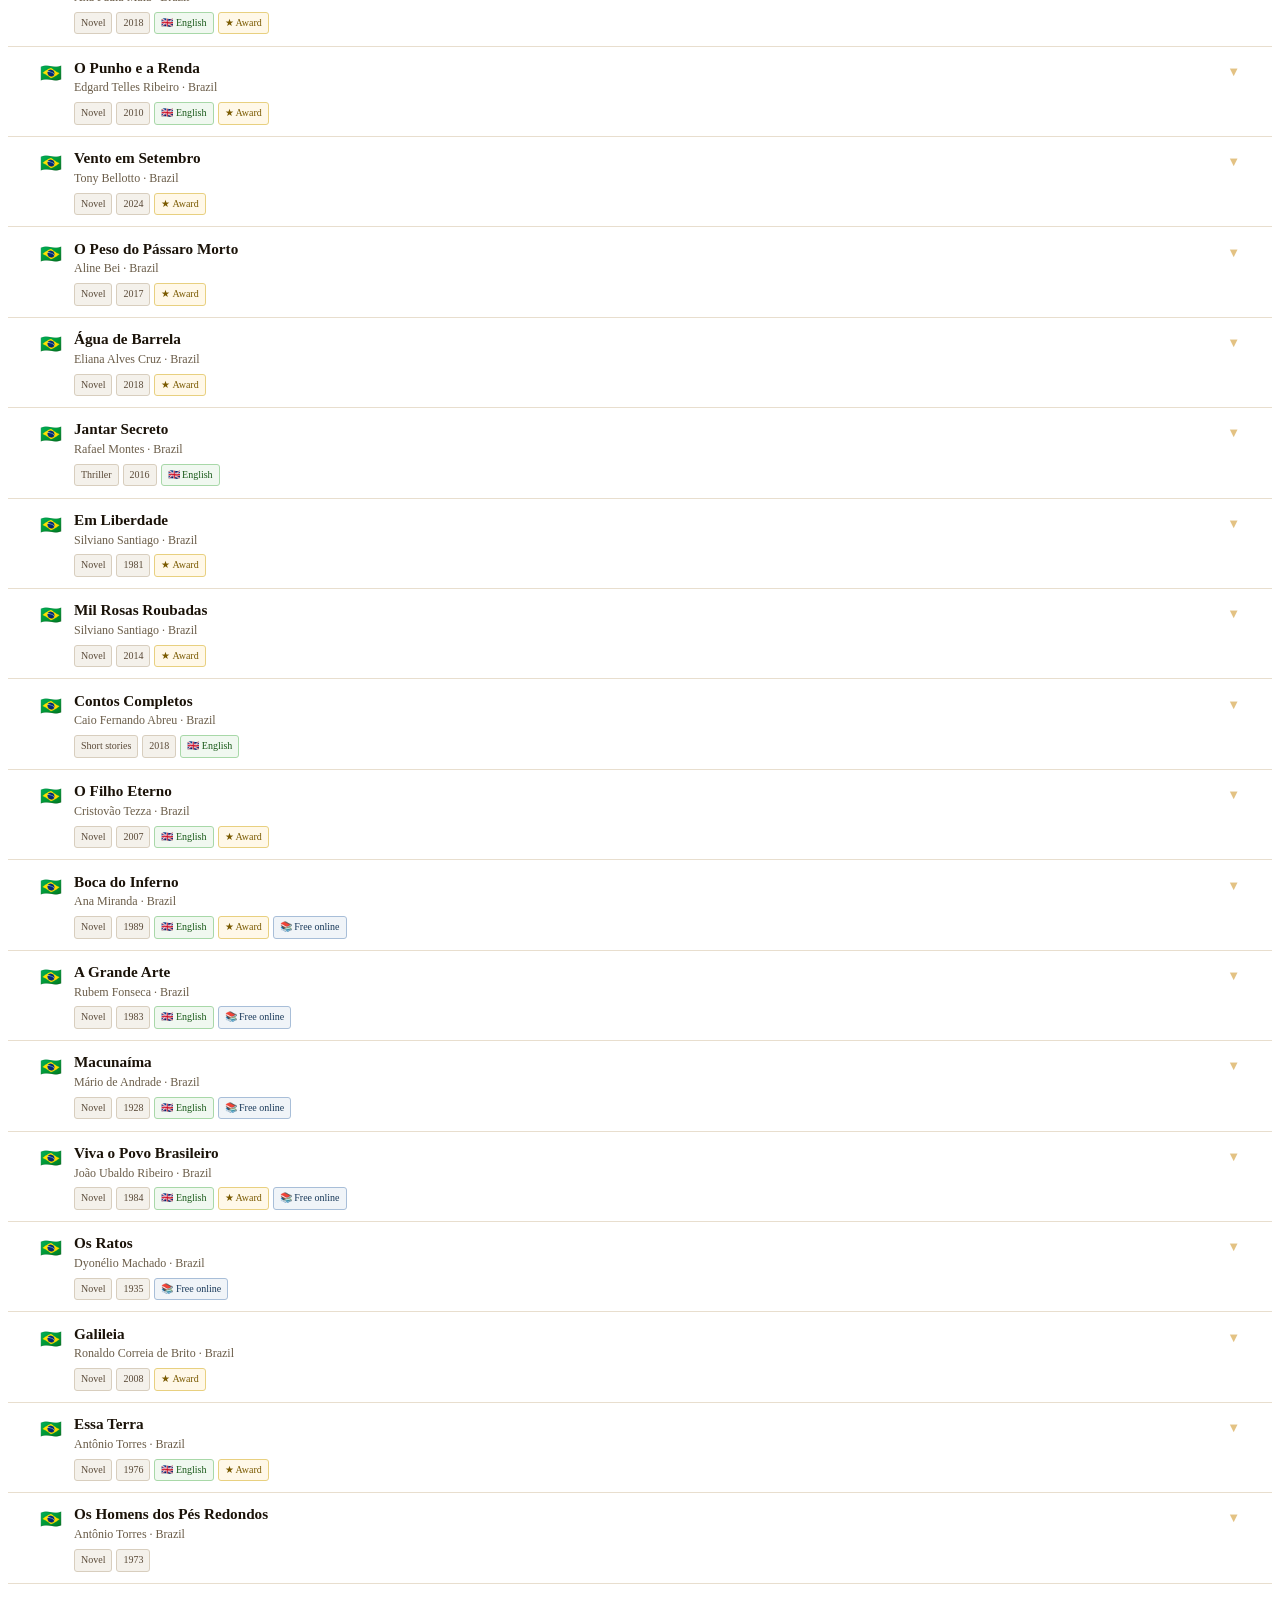
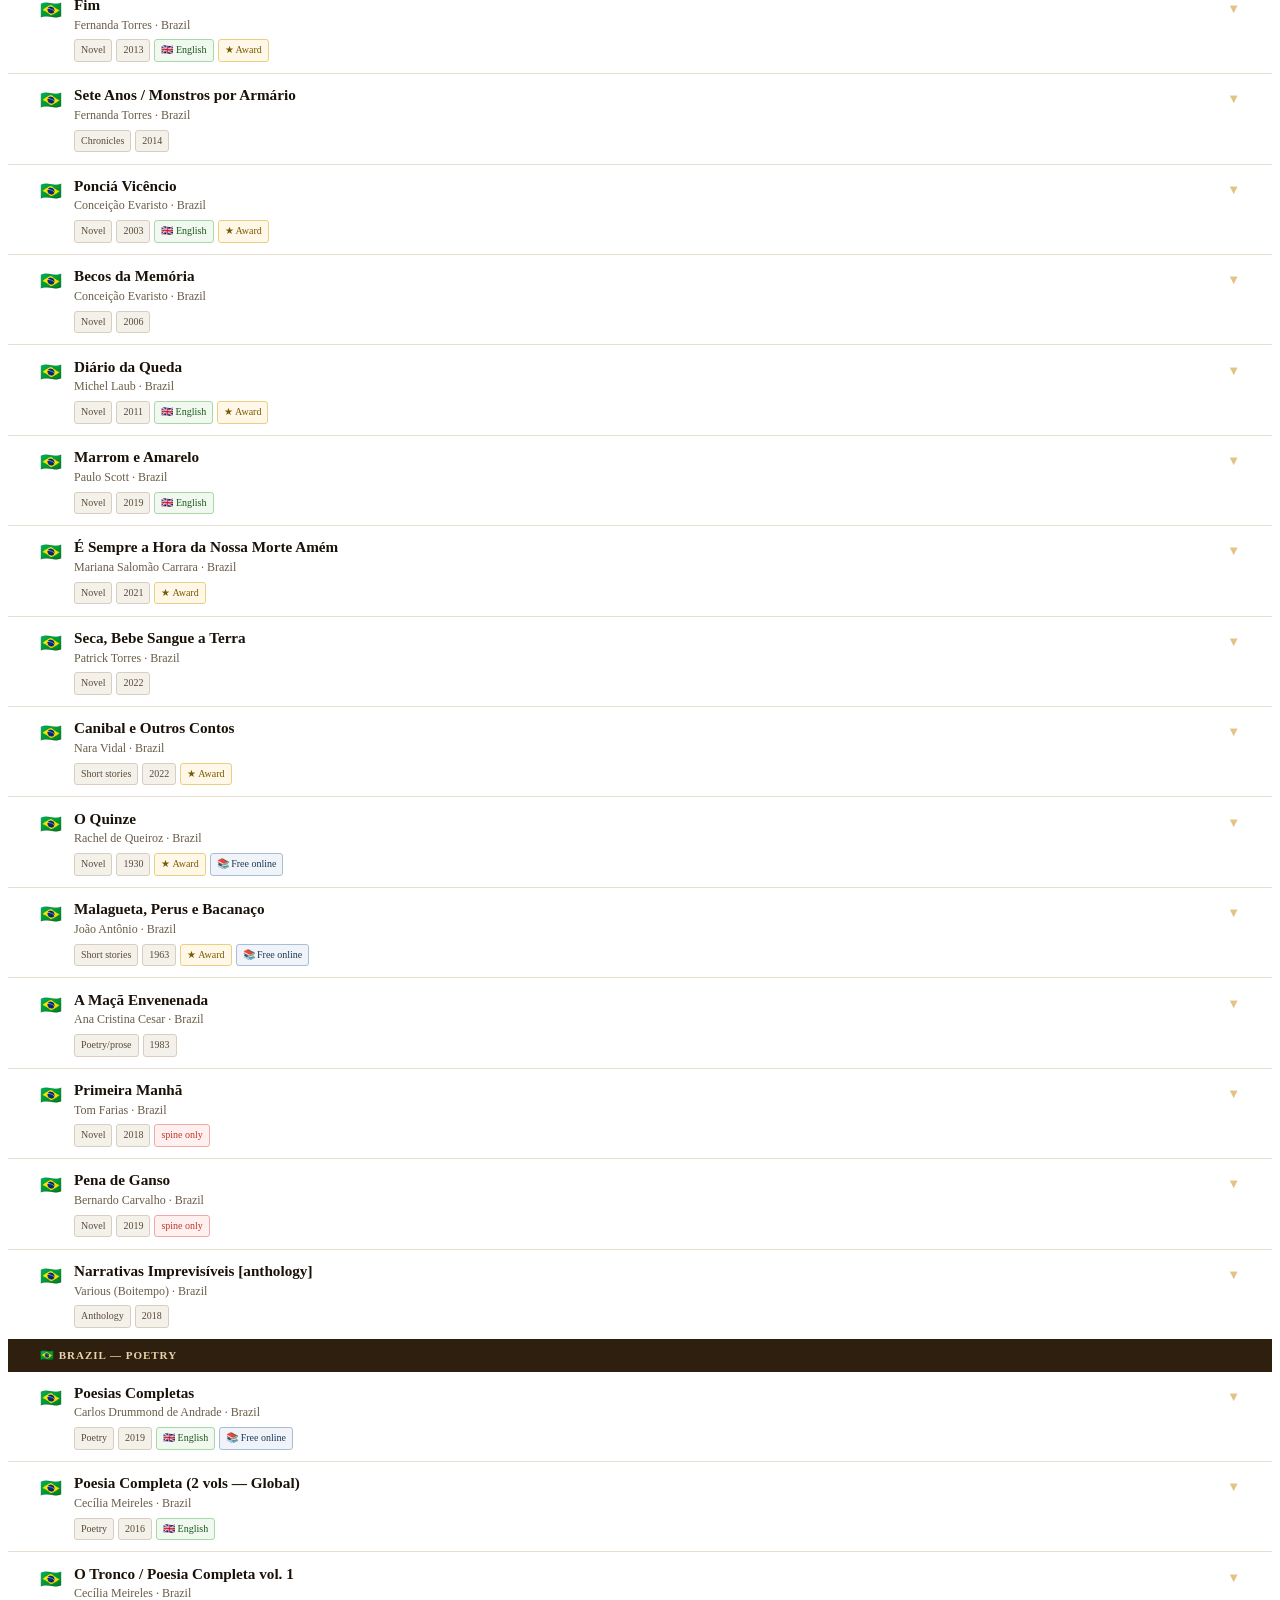
==== commit 61697cad: "Add Resources page with reading lists and guides; update nav" ====
--- a/index.html
+++ b/index.html
@@ -171,6 +171,7 @@
     <a href="index.html" class="active">Catalogue</a>
     <a href="about.html">About</a>
     <a href="suggest.html">Suggest a book</a>
+    <a href="resources.html">Resources</a>
   </nav>
 </header>
 
@@ -190,7 +191,7 @@
   <div id="leg-pills" class="leg-pills" hidden>
     <button class="lb" style="background:#fff3e0;color:#8a4000" onclick="showTip('Librairie Portugaise et Brésilienne (librairie-portugaise.com) · Bertrand worldwide shipping (bertrand.pt) · FNAC Portugal (fnac.pt)')">&#127477;&#127481; Librairie Portugaise / Bertrand</button>
     <button class="lb" style="background:#e8f5e9;color:#1b5e20" onclick="showTip('Bookshop.org UK (bookshop.org/pages/uk) · Hive.co.uk · Bookshop.org US — search the English title')">&#127468;&#127463; Bookshop.org / Hive</button>
-    <button class="lb" style="background:#e3f2fd;color:#0d47a1" onclick="showTip('Companhia das Letras (companhiadasletras.com.br) · Rocco/Record (grupoeditorialrecord.com.br) · Alfaguara Brasil · Livraria Travessa (travessa.com.br)')">&#127463;&#127479; Brazilian publishers</button>
+    <button class="lb" style="background:#e3f2fd;color:#0d47a1" onclick="showTip('Rocco/Record (grupoeditorialrecord.com.br) · Livraria Travessa (travessa.com.br)')">&#127463;&#127479; Brazilian publishers</button>
     <button class="lb" style="background:#f3e5f5;color:#4a148c" onclick="showTip('Internet Archive / Open Library (archive.org) — free to borrow or read online · Domínio Público Brazil (dominiopublico.gov.br) — free digital public domain')">&#128214; Free online (archive.org)</button>
     <button class="lb" style="background:#e0f7fa;color:#006064" onclick="showTip('Links open a WorldCat search (worldcat.org) — shows which libraries worldwide hold the book and whether it is in Libby/OverDrive')">&#127963;&#65039; WorldCat / Libraries</button>
     <button class="lb" style="background:#fce4ec;color:#880e4f" onclick="showTip('AbeBooks (abebooks.co.uk) · Estante Virtual (estantevirtual.com.br) for Brazilian editions · WorldCat.org to find library copies · eBay')">&#128269; AbeBooks / secondhand</button>
@@ -238,12 +239,11 @@
 <div id="out"></div>
 
 <footer>
-  <strong>Specialists:</strong> <a href="https://librairie-portugaise.com">librairie-portugaise.com</a> · <a href="https://bertrand.pt">bertrand.pt</a> (worldwide shipping) · <a href="https://www.companhiadasletras.com.br">companhiadasletras.com.br</a> (links open Google site-search — direct links require ISBNs) · <a href="https://travessa.com.br">travessa.com.br</a><br>
+  <strong>Specialists:</strong> <a href="https://librairie-portugaise.com">librairie-portugaise.com</a> · <a href="https://bertrand.pt">bertrand.pt</a> (worldwide shipping) · <a href="https://travessa.com.br">travessa.com.br</a><br>
   <strong>English translations:</strong> <a href="https://bookshop.org">bookshop.org</a> · <a href="https://www.hive.co.uk">hive.co.uk</a><br>
   <strong>Free texts:</strong> <a href="https://archive.org">archive.org</a> · <a href="https://www.dominiopublico.gov.br">dominiopublico.gov.br</a><br>
   <strong>Library apps:</strong> <a href="https://worldcat.org">worldcat.org</a> (finds library + Libby/OverDrive availability)<br>
   <strong>Secondhand:</strong> <a href="https://www.abebooks.co.uk">abebooks.co.uk</a> · <a href="https://www.estantevirtual.com.br">estantevirtual.com.br</a><br>
-  <strong>French academic:</strong> <a href="https://www.editions-harmattan.fr">editions-harmattan.fr</a> · <a href="https://www.karthala.com">karthala.com</a><br>
   Entries marked <em>"spine only"</em> may have imprecise titles or authors. <a href="about.html">About this project</a> · <a href="suggest.html">Suggest a book</a>
 </footer>
 
@@ -262,7 +262,6 @@
 const BUY={
   sp:{l:"Librairie Portugaise",f:(t,a,eds)=>`https://www.librairie-portugaise.com/?s=${enc(t)}`},
   bt:{l:"Bertrand.pt",f:(t,a,eds)=>`https://www.bertrand.pt/pesquisa?pesquisa=${enc(t)}`},
-  cl:{l:"Companhia das Letras",f:(t,a,eds)=>`https://www.google.com/search?q=site:companhiadasletras.com.br+${enc(t)}`},
   rc:{l:"Rocco/Record",f:(t,a,eds)=>`https://www.grupoeditorialrecord.com.br/?s=${enc(t)}`},
   bk:{l:"Bookshop.org",f:(t,a,eds)=>{const i=isbn(eds,"en");return i?`https://bookshop.org/books/${i}`:`https://bookshop.org/search?keywords=${enc(t+' '+a)}`;}},
   hv:{l:"Hive.co.uk",f:(t,a,eds)=>{const i=isbn(eds,"en");return i?`https://www.hive.co.uk/Product/ISBN/${i}`:`https://www.hive.co.uk/Search/Keyword?keyword=${enc(t+' '+a)}`;}},
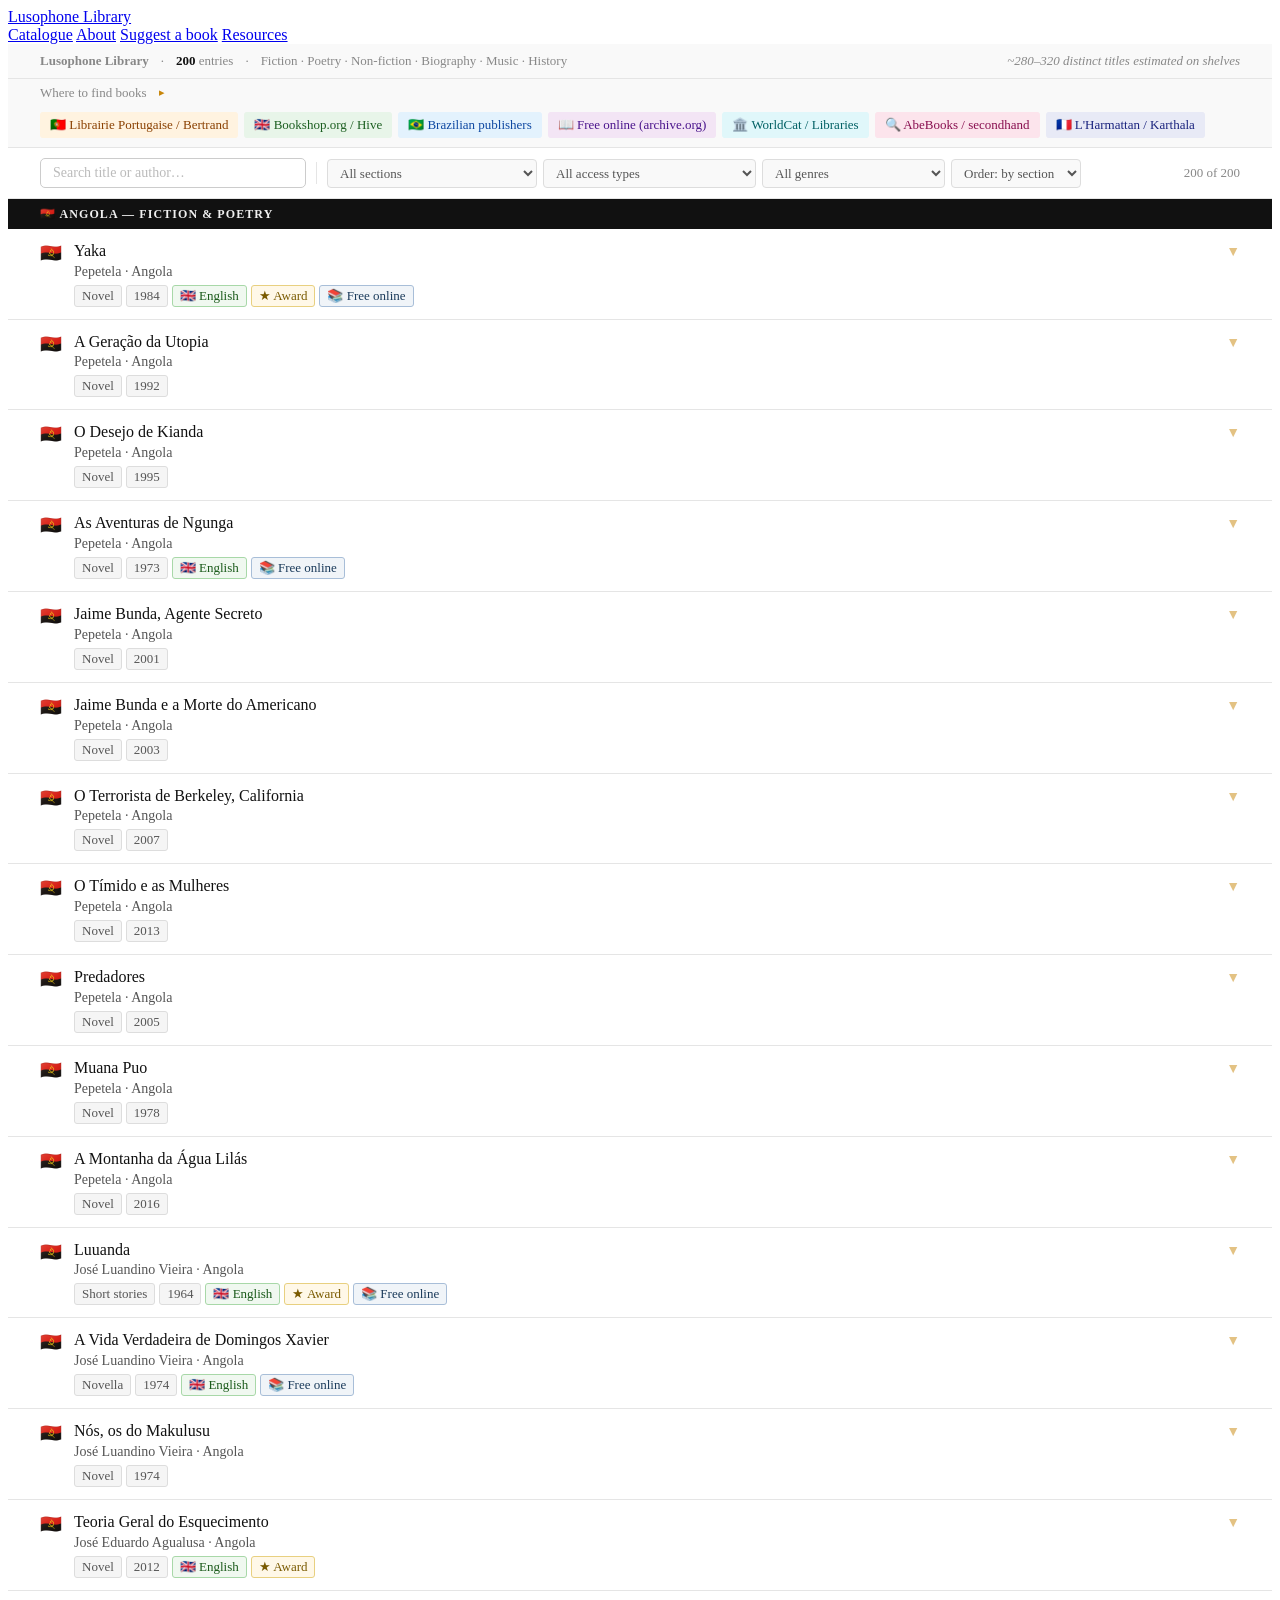
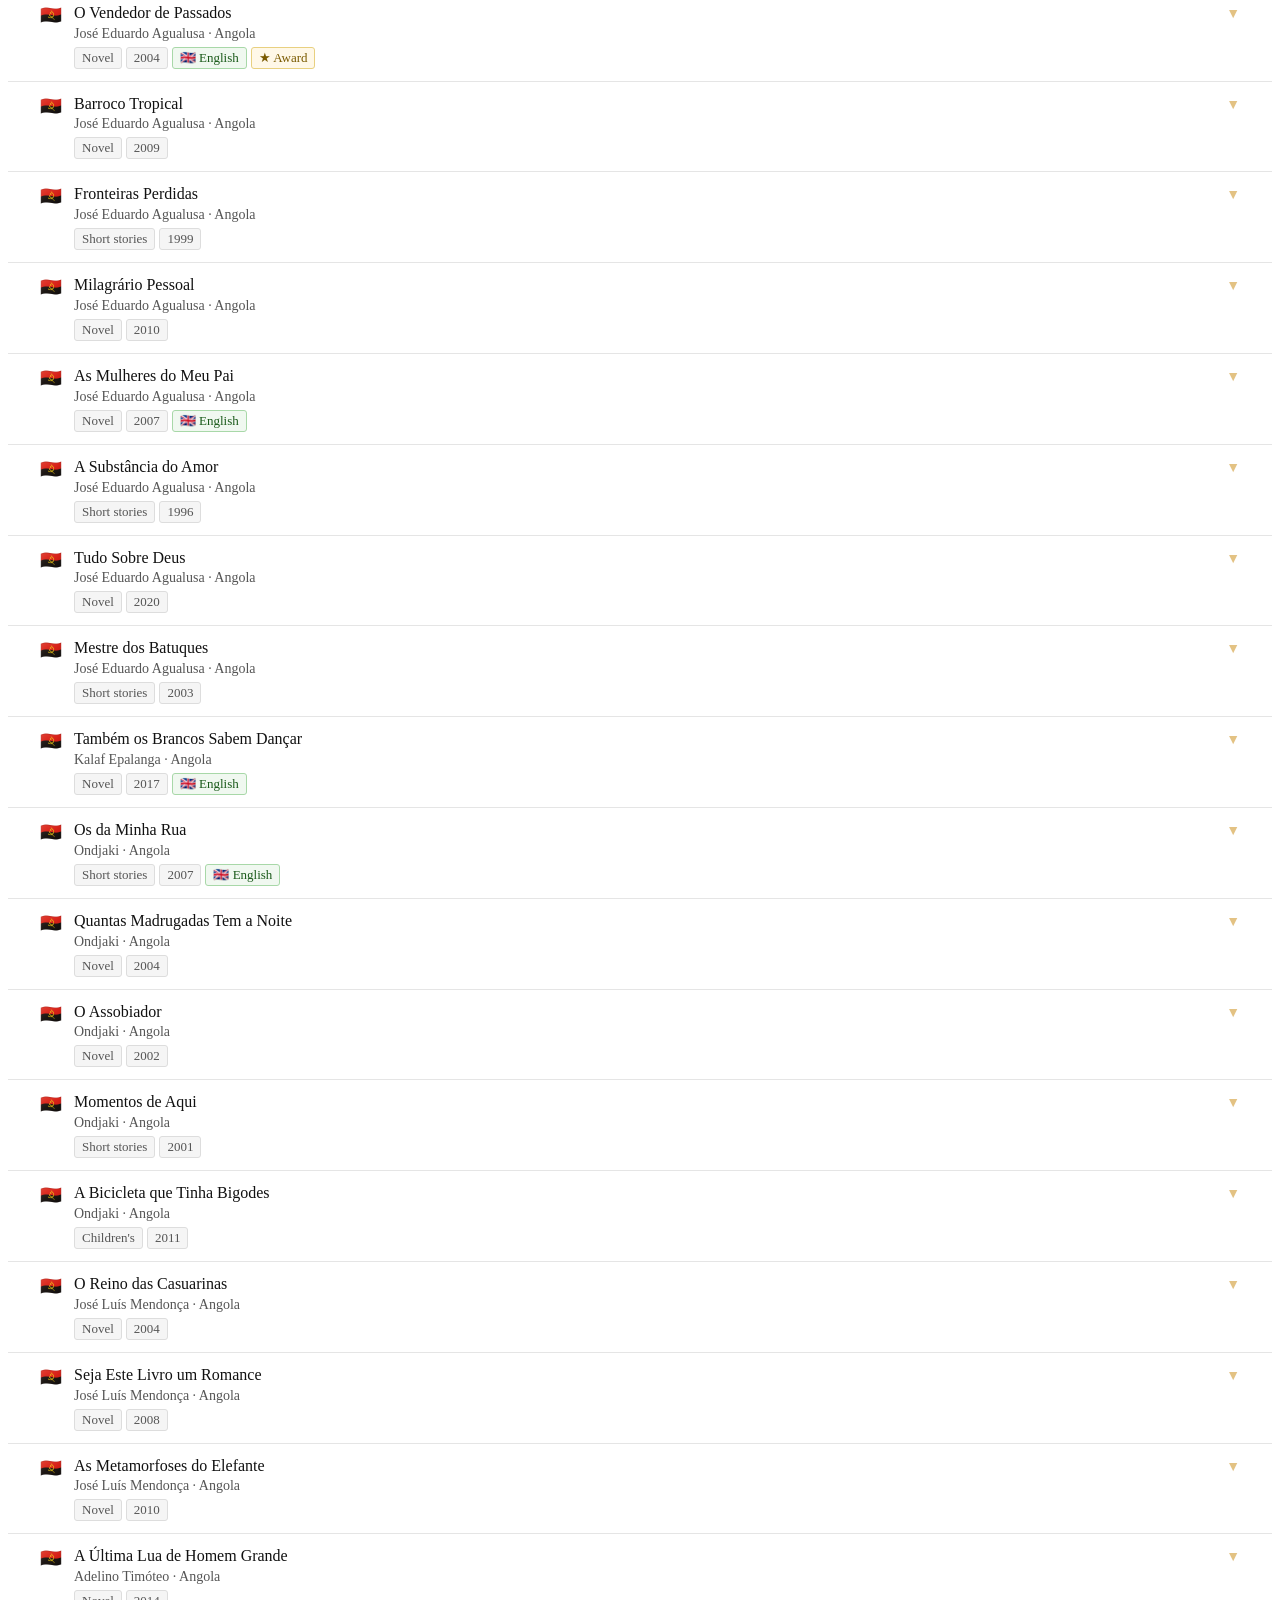
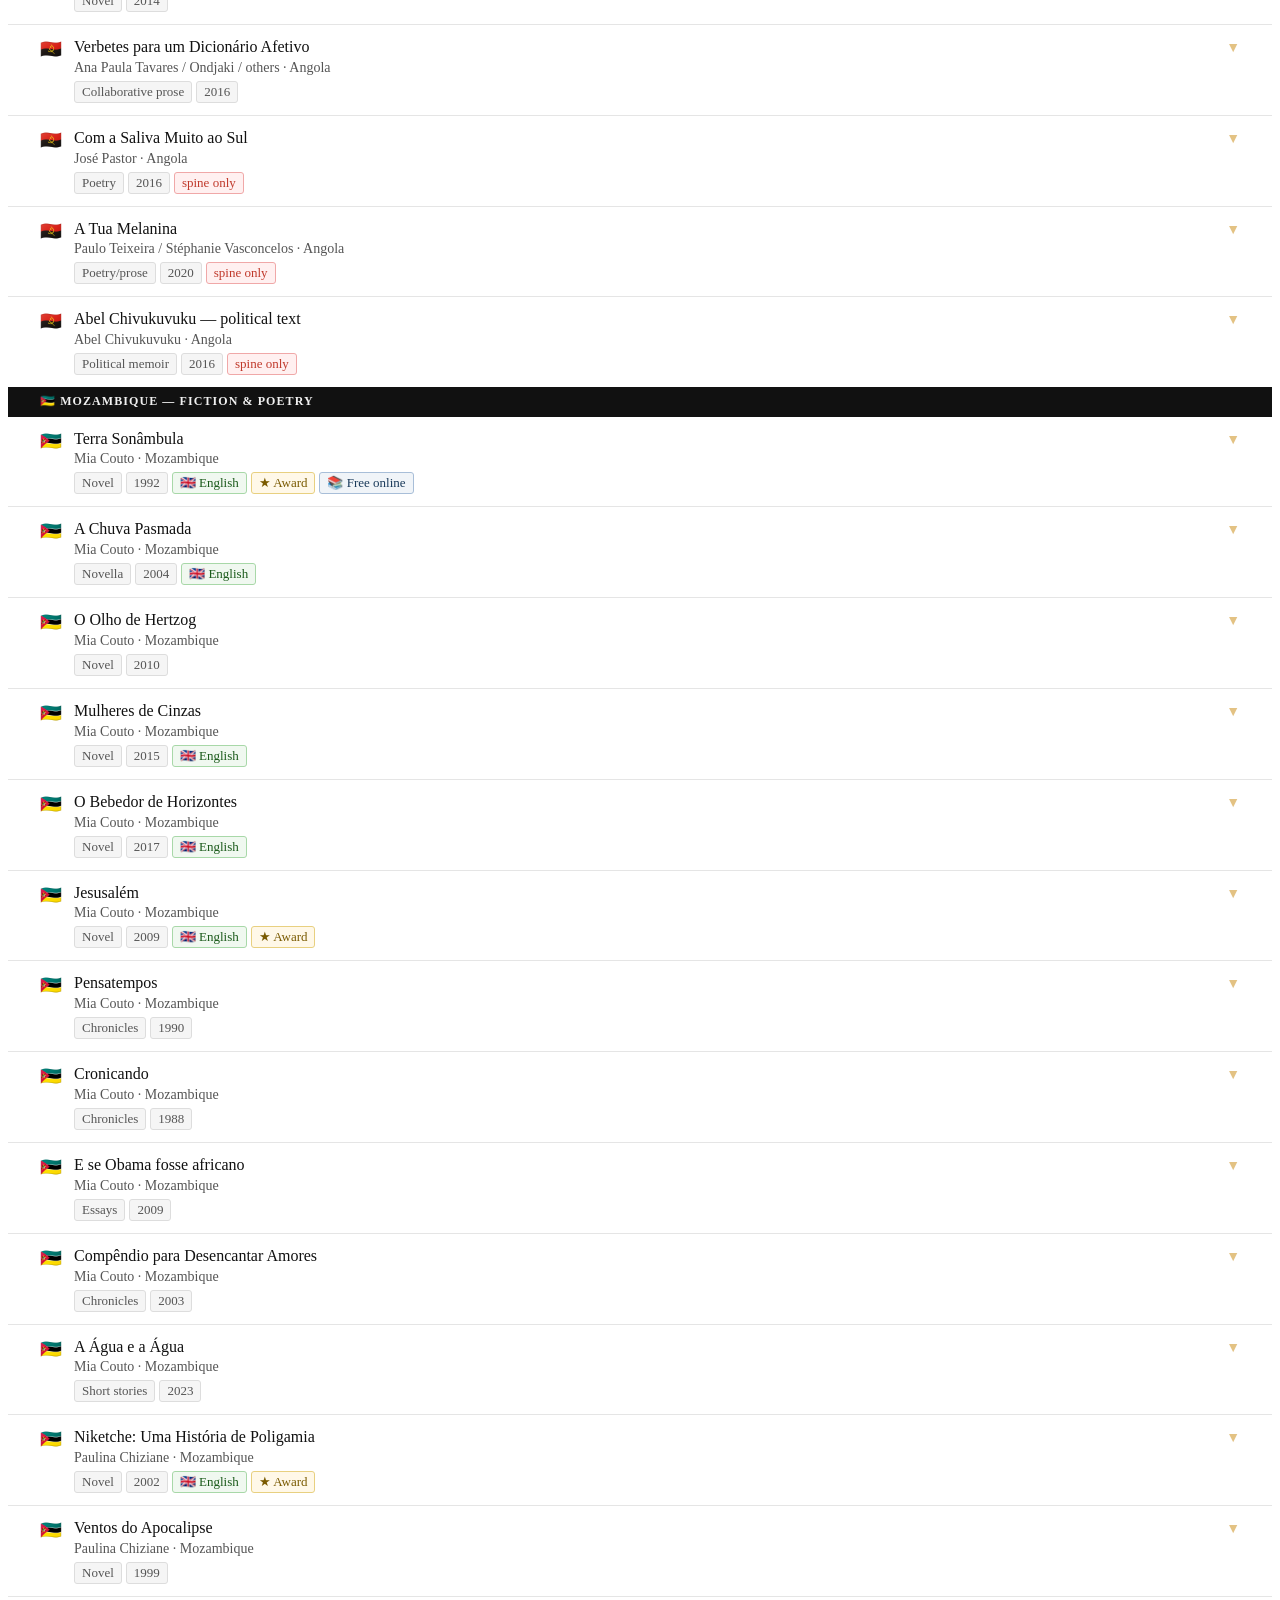
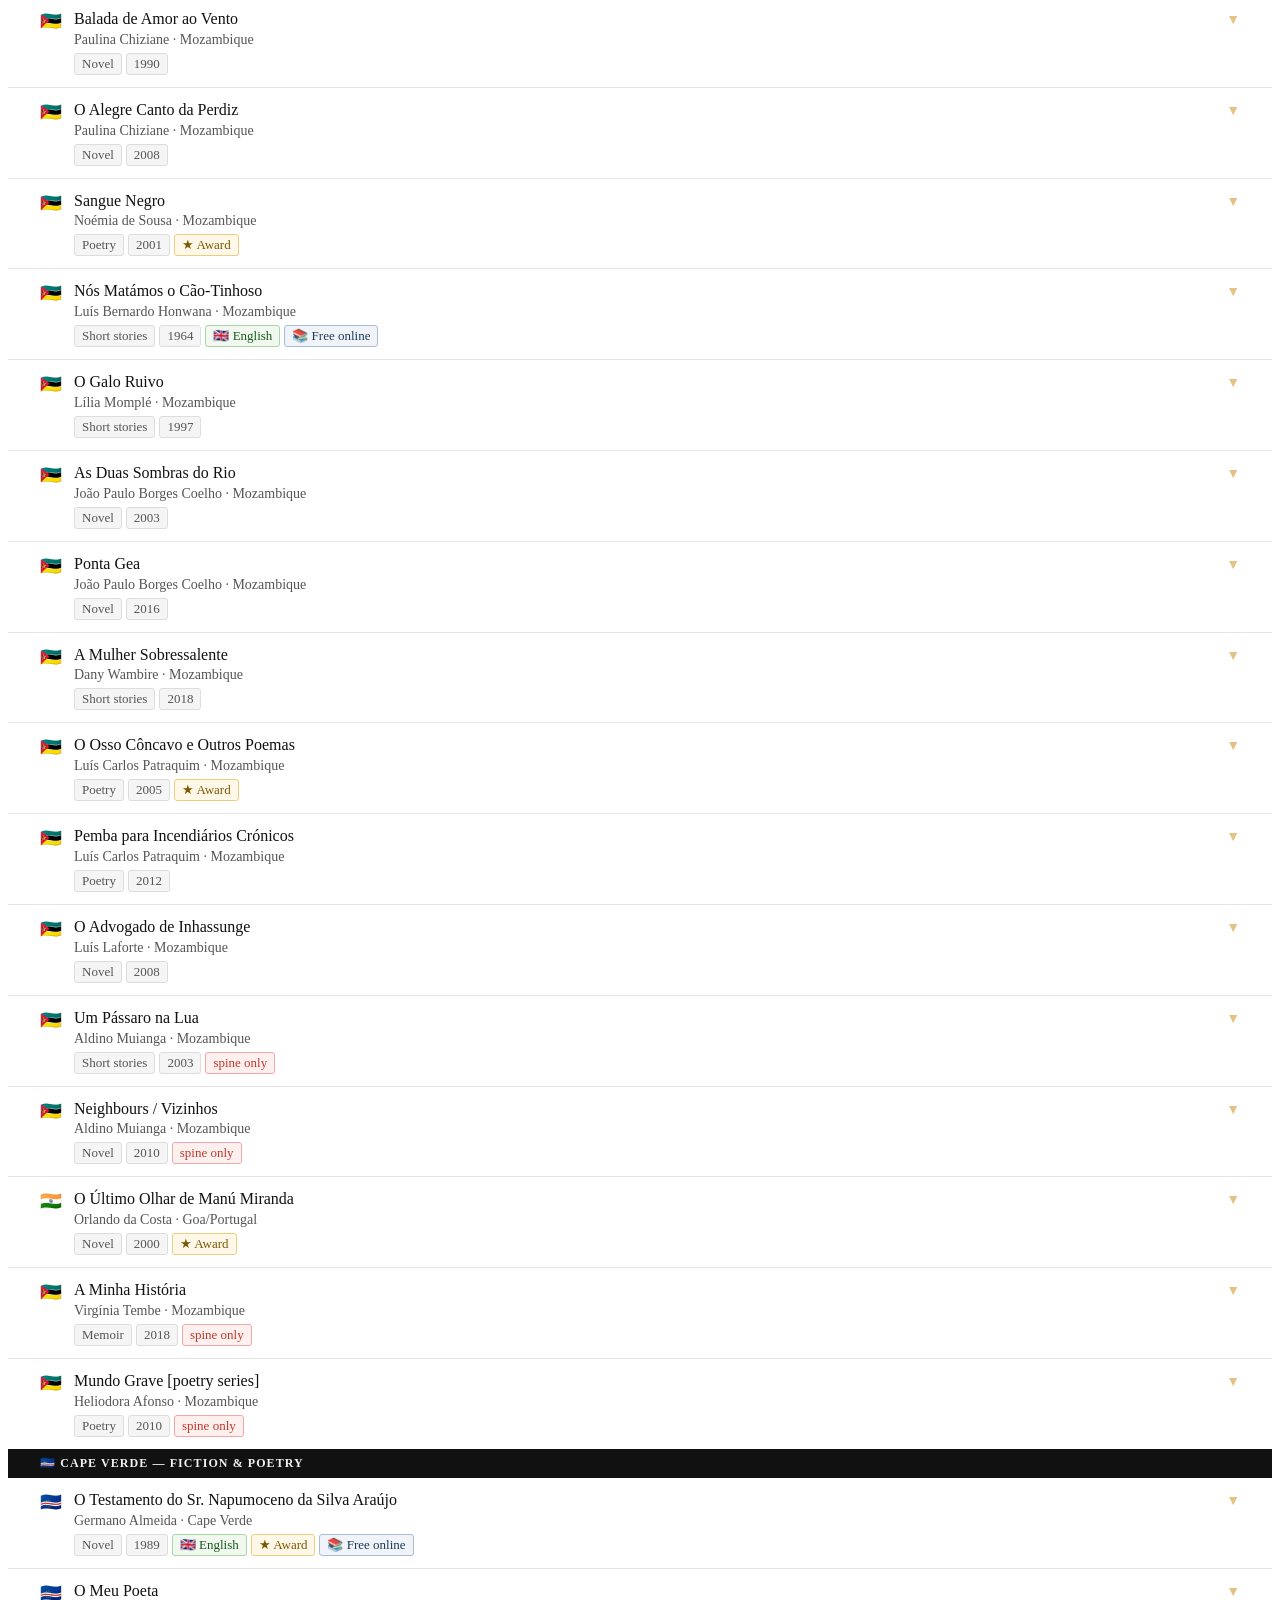
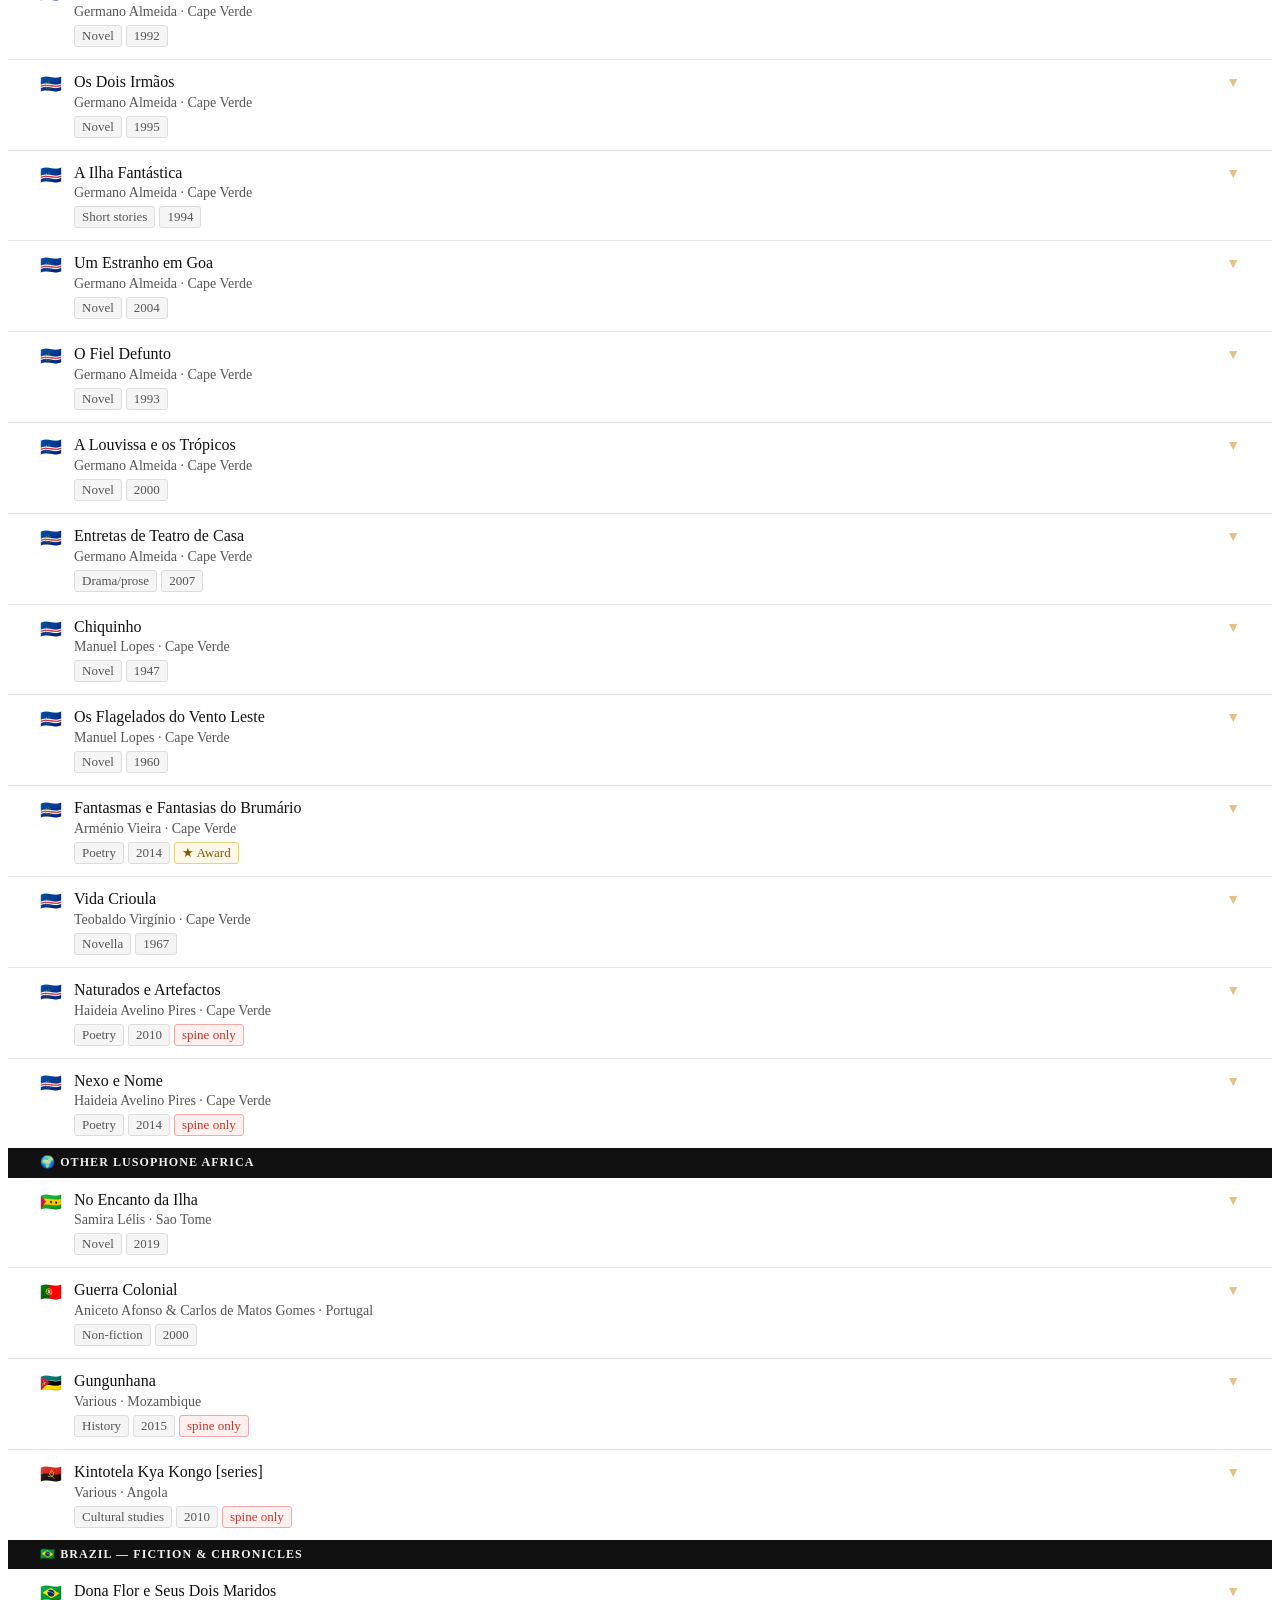
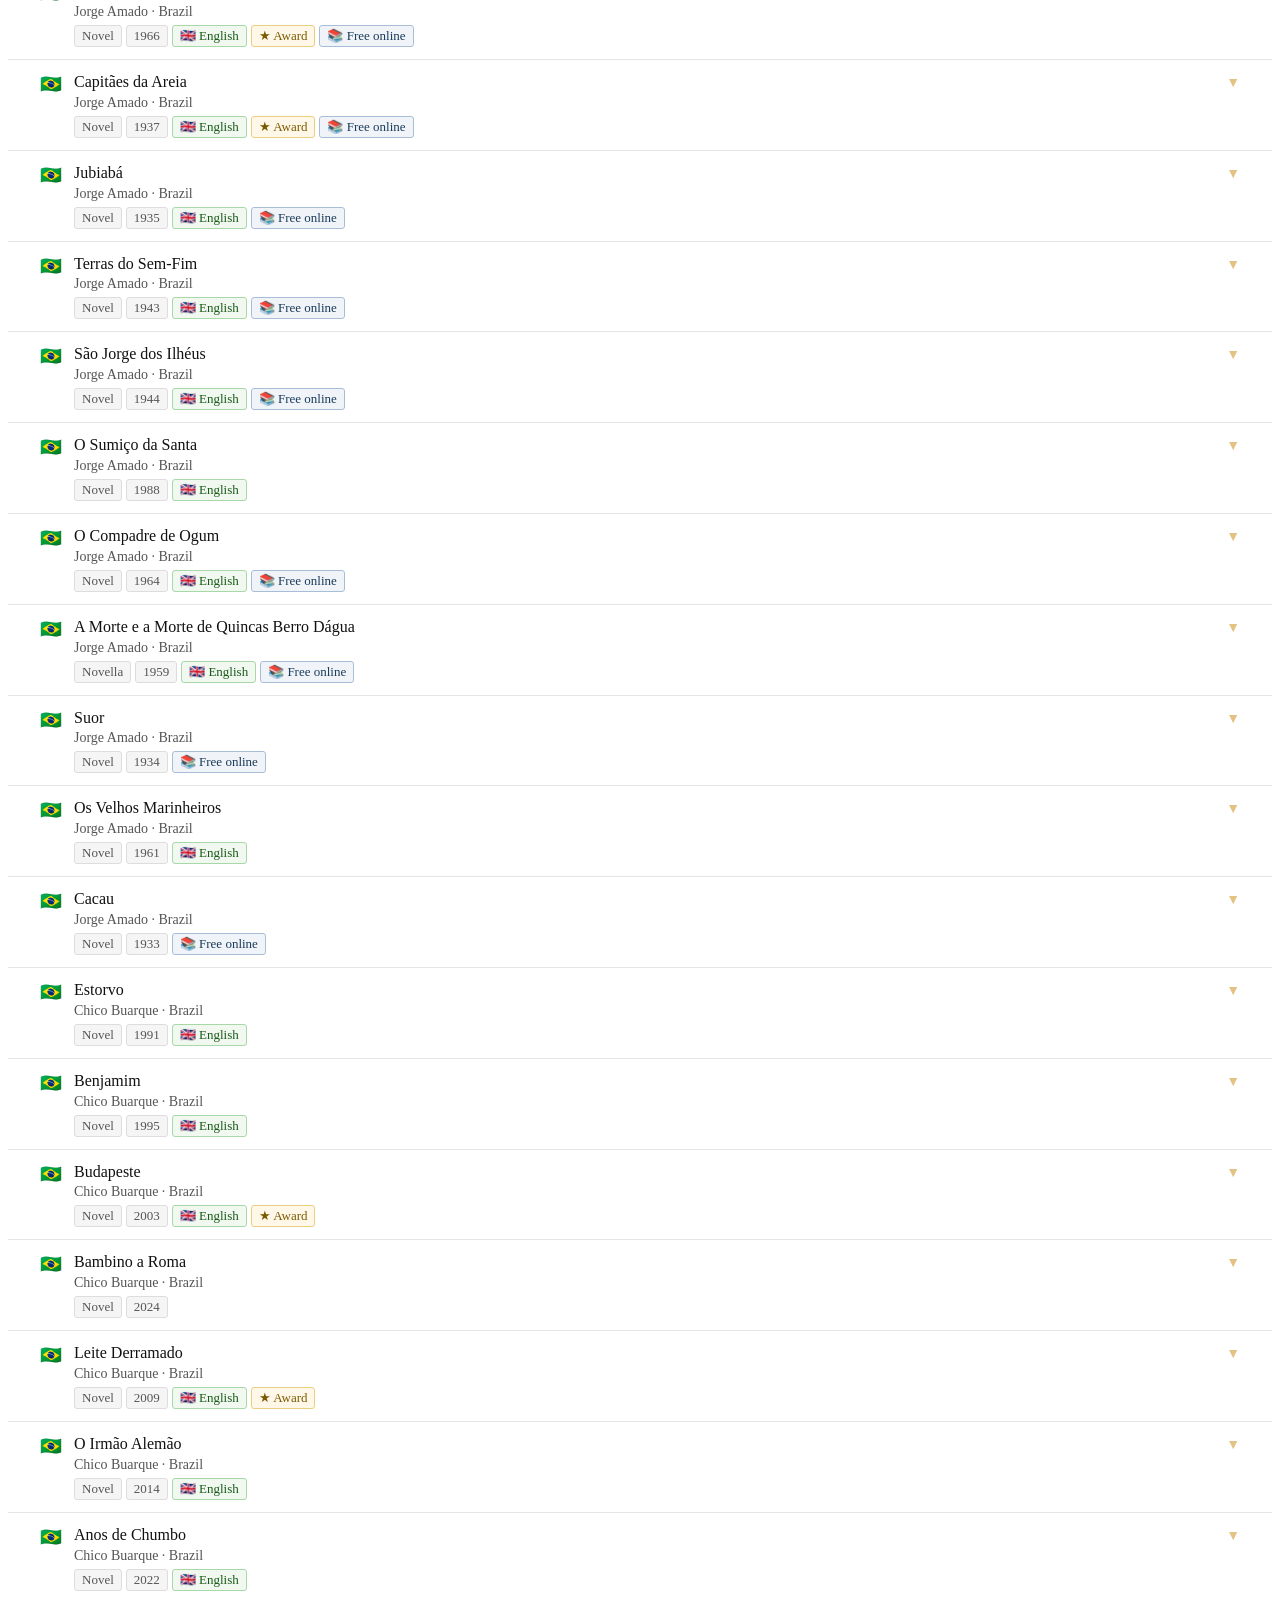
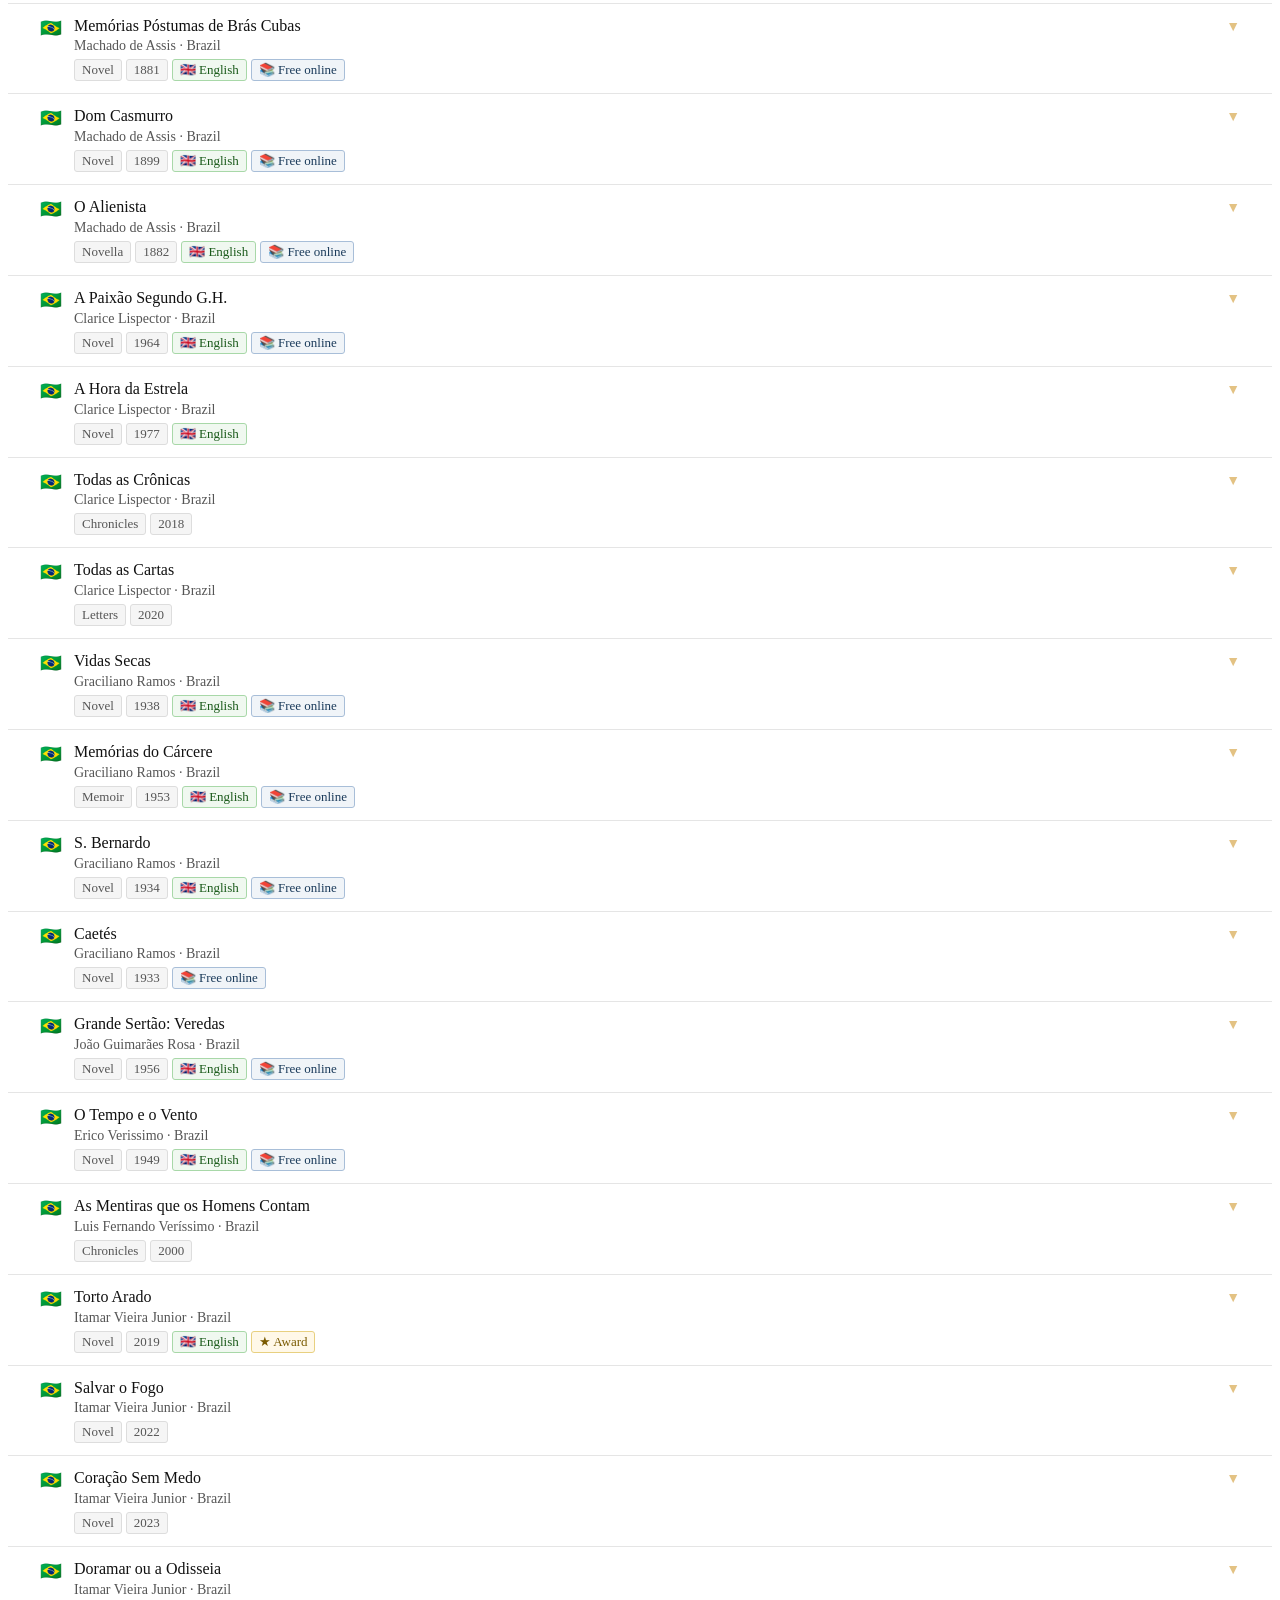
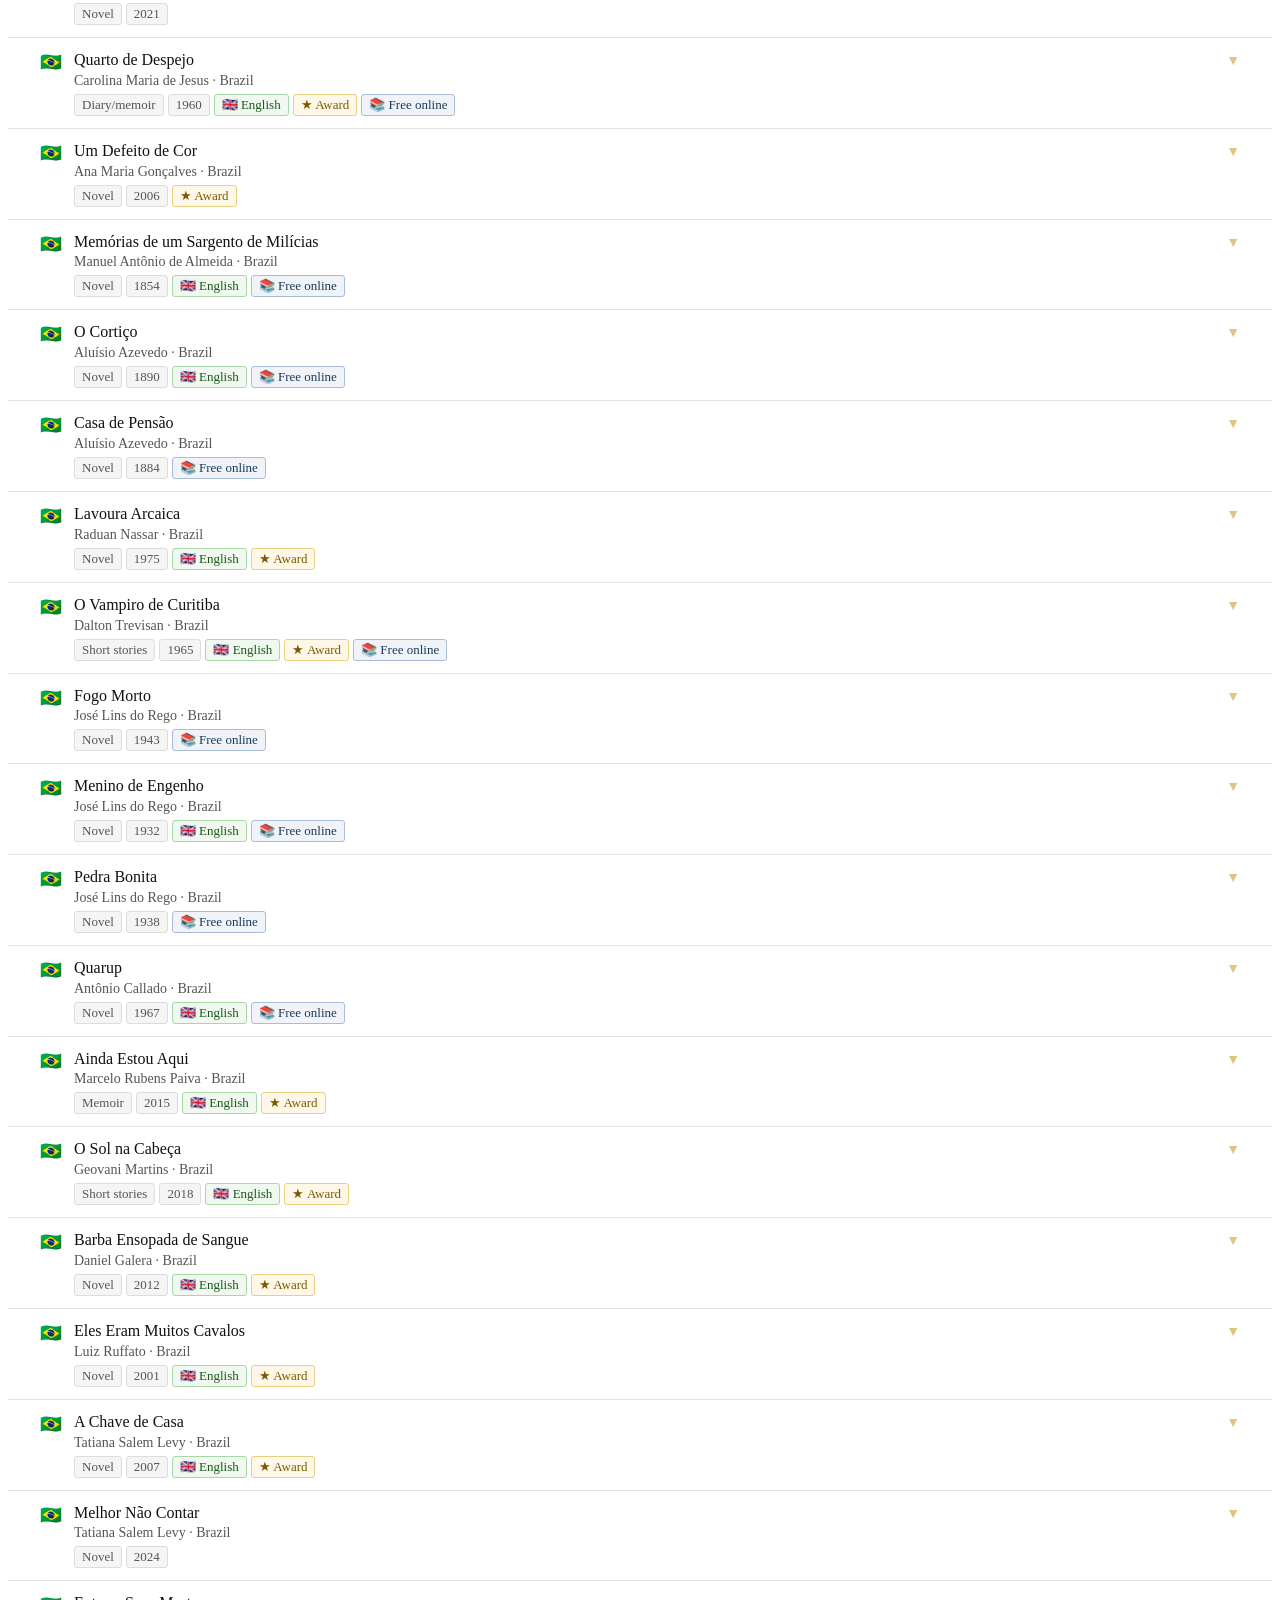
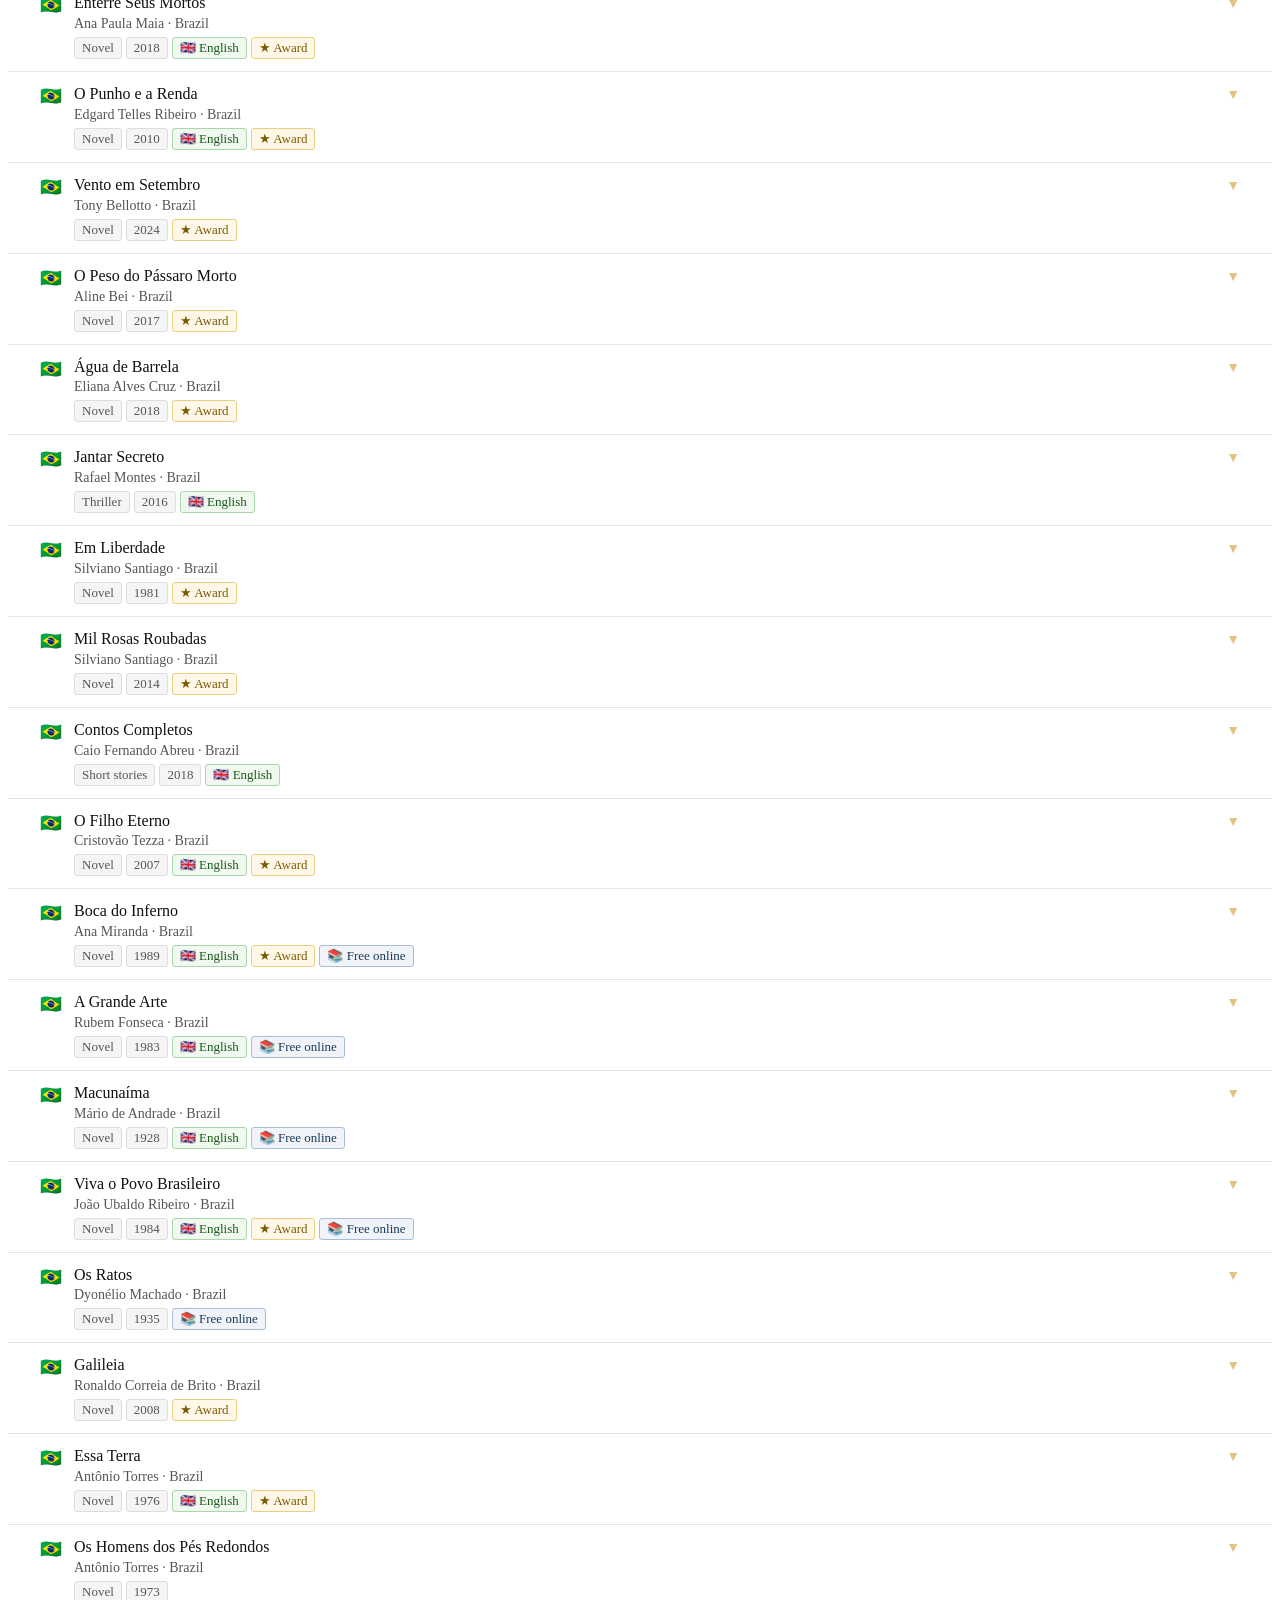
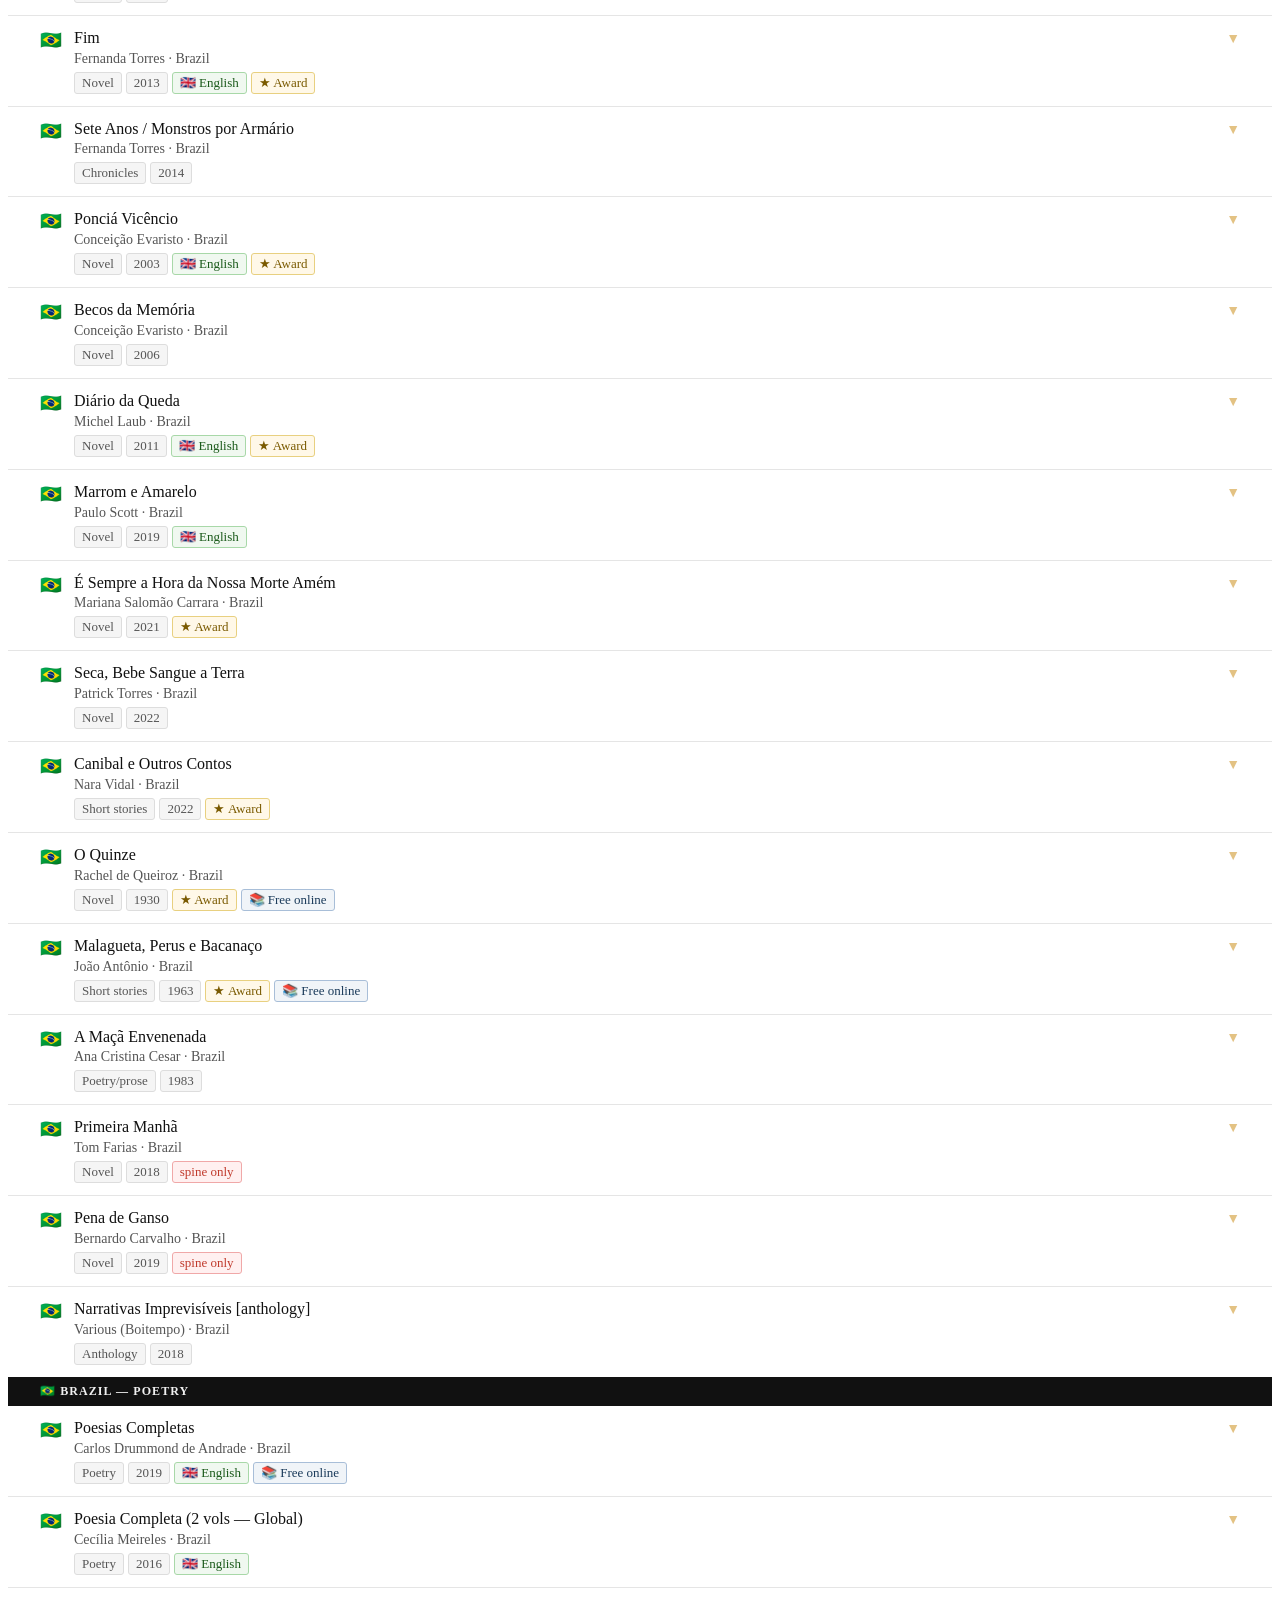
==== commit 59a1543c: "Typography redesign: white/black palette, clean 4-size type scale - shared.css: white bg (#fff), nea" ====
--- a/index.html
+++ b/index.html
@@ -7,146 +7,143 @@
 <title>Lusophone Library — Catalogue</title>
 <link rel="stylesheet" href="shared.css">
 <style>
-body{font-size:15px;line-height:1.65}
 .site-header{flex-shrink:0}
 
 /* ── PAGE INTRO BAR ──────────────────────────────────────── */
-.page-intro{padding:0.55rem 2rem;background:#faf8f4;
-  border-bottom:1px solid #e8dece;font-size:12px;color:#8a7a68;
+.page-intro{padding:0.55rem 2rem;background:#f9f9f9;
+  border-bottom:1px solid #e5e5e5;font-size:13px;color:#888;
   display:flex;align-items:center;gap:0.75rem;flex-wrap:wrap}
-#tc{font-weight:700;color:#1a1208}
+#tc{font-weight:700;color:#111}
 .page-intro-est{margin-left:auto;font-style:italic}
 
 /* ── FILTER / CONTROL BAR ────────────────────────────────── */
-.ctrl{padding:0.65rem 2rem;background:#fff;border-bottom:1px solid #e8dece;
+.ctrl{padding:0.65rem 2rem;background:#fff;border-bottom:1px solid #e5e5e5;
   display:flex;align-items:center;gap:10px;flex-wrap:wrap}
 
 /* Search — primary action */
 .ctrl input[type="text"]{
-  border:1.5px solid #c8b89a;padding:6px 12px;border-radius:5px;
-  font-size:13px;background:#fff;color:#1a1208;outline:none;
+  border:1px solid #ccc;padding:6px 12px;border-radius:5px;
+  font-size:14px;background:#fff;color:#111;outline:none;
   width:240px;flex-shrink:0;font-family:inherit}
 .ctrl input[type="text"]:focus{border-color:#c8860a;
   box-shadow:0 0 0 3px rgba(200,134,10,.1)}
-.ctrl input[type="text"]::placeholder{color:#b8a888}
+.ctrl input[type="text"]::placeholder{color:#bbb}
 
 /* Vertical divider between search and filters */
-.ctrl-divider{width:1px;height:22px;background:#e8dece;flex-shrink:0}
+.ctrl-divider{width:1px;height:22px;background:#e5e5e5;flex-shrink:0}
 
 /* Filter dropdowns — secondary group */
 .ctrl-filters{display:flex;flex-wrap:wrap;gap:6px;align-items:center}
-.ctrl select{border:1px solid #d8cebe;padding:5px 8px;border-radius:4px;
-  font-size:12px;background:#faf8f4;color:#5a4a38;cursor:pointer;
+.ctrl select{border:1px solid #ddd;padding:5px 8px;border-radius:4px;
+  font-size:13px;background:#f9f9f9;color:#555;cursor:pointer;
   outline:none;font-family:inherit}
 .ctrl select:focus{border-color:#c8860a}
 
 /* Results count — pushed to far right */
-#cnt{font-size:11px;color:#8a7a68;margin-left:auto;
+#cnt{font-size:13px;color:#888;margin-left:auto;
   white-space:nowrap;flex-shrink:0}
 
 /* ── LEGEND BAR (collapsible) ────────────────────────────── */
-.legbar{background:#faf8f4;border-bottom:1px solid #e8dece}
+.legbar{background:#f9f9f9;border-bottom:1px solid #e5e5e5}
 .leg-toggle{display:flex;align-items:center;gap:6px;width:100%;
   padding:0.38rem 2rem;background:none;border:none;
-  font-size:11px;color:#8a7a68;cursor:pointer;
+  font-size:13px;color:#888;cursor:pointer;
   font-family:inherit;text-align:left}
 .leg-toggle:hover{color:#c8860a}
 .leg-arr{display:inline-block;transition:transform .15s;
-  color:#c8860a;font-size:10px;font-style:normal}
+  color:#c8860a;font-size:11px;font-style:normal}
 .leg-toggle[aria-expanded="true"] .leg-arr{transform:rotate(90deg)}
 .leg-pills{padding:0.35rem 2rem 0.55rem;
   display:flex;flex-wrap:wrap;gap:6px;align-items:flex-start}
-.lb{font-size:11px;padding:3px 9px;border-radius:3px;cursor:pointer;
+.lb{font-size:13px;padding:3px 10px;border-radius:3px;cursor:pointer;
   border:none;font-family:inherit;transition:opacity .15s;line-height:1.5}
 .lb:hover{opacity:0.75}
 .tip-text{width:100%;padding:5px 10px;margin-top:4px;
   background:#fff8e8;border:1px solid #e8c84a;border-radius:3px;
-  font-size:11px;color:#6a4a00;line-height:1.55}
+  font-size:13px;color:#6a4a00;line-height:1.55}
 .tip-text:empty{display:none}
 
 /* ── SECTION HEADER ──────────────────────────────────────── */
 /* Note: JS creates these as div.sec-hd */
-.sec-hd{padding:0.45rem 2rem;font-size:11px;font-weight:700;
+.sec-hd{padding:0.45rem 2rem;font-size:12px;font-weight:700;
   letter-spacing:0.09em;text-transform:uppercase;
-  background:#2e1f0e;color:#e8d4aa}
+  background:#111;color:#f0f0f0}
 
 /* ── RESULTS AREA ────────────────────────────────────────── */
 #out{padding:0 0 2rem}
-.empty{padding:3rem 2rem;color:#8a7a68;font-size:14px;text-align:center}
+.empty{padding:3rem 2rem;color:#888;font-size:15px;text-align:center}
 .clear-btn{display:inline-block;margin-top:0.75rem;padding:6px 16px;
-  border:1px solid #d8cebe;border-radius:4px;background:#fff;
-  color:#5a4a38;font-size:12px;cursor:pointer;font-family:inherit;
+  border:1px solid #ddd;border-radius:4px;background:#fff;
+  color:#555;font-size:13px;cursor:pointer;font-family:inherit;
   transition:border-color .12s,color .12s}
 .clear-btn:hover{border-color:#c8860a;color:#c8860a}
 
 /* ── BOOK CARD ───────────────────────────────────────────── */
-.card{border-bottom:1px solid #e8dece;background:#fff}
+.card{border-bottom:1px solid #e5e5e5;background:#fff}
 .card:last-child{border-bottom:none}
 
-.ch{padding:0.7rem 2rem;cursor:pointer;display:flex;align-items:flex-start;
+.ch{padding:0.75rem 2rem;cursor:pointer;display:flex;align-items:flex-start;
   gap:0.75rem;transition:background .1s}
-.ch:hover{background:#faf4ea}
+.ch:hover{background:#f5f5f5}
 .ch:focus{outline:2px solid #c8860a;outline-offset:-2px}
-.fl{font-size:1.1rem;flex-shrink:0;margin-top:1px}
+.fl{font-size:1.1rem;flex-shrink:0;margin-top:2px}
 .mt{flex:1;min-width:0}
-.tt{font-family:Georgia,serif;font-size:0.95rem;font-weight:700;
-  color:#1a1208;line-height:1.3;margin-bottom:1px}
-.au{font-size:12px;color:#6a5c48;margin-bottom:4px}
+.tt{font-size:16px;font-weight:500;
+  color:#111;line-height:1.3;margin-bottom:2px}
+.au{font-size:14px;color:#555;margin-bottom:5px}
 .tgs{display:flex;flex-wrap:wrap;gap:4px}
-.tg{font-size:10px;padding:2px 6px;border-radius:3px;border:1px solid #d8cebe;
-  color:#5a4a38;background:#f4f1eb;font-family:inherit;white-space:nowrap}
+.tg{font-size:13px;padding:2px 7px;border-radius:3px;border:1px solid #ddd;
+  color:#555;background:#f5f5f5;font-family:inherit;white-space:nowrap}
 .tg.en{color:#1a5a1a;background:#f0f8f0;border-color:#a8d8a8}
 .tg.aw{color:#7a5a00;background:#fff8e8;border-color:#e8d080}
 .tg.fr{color:#1a3a5a;background:#f0f4f8;border-color:#a8bed8}
 .tg.unc{color:#c0392b;background:#fff0f0;border-color:#f0a8a8}
 
-/* Expand chevron — amber, fades up on hover */
-.cv{font-size:13px;color:#c8860a;opacity:0.5;flex-shrink:0;
+/* Expand chevron */
+.cv{font-size:14px;color:#c8860a;opacity:0.5;flex-shrink:0;
   margin-top:3px;user-select:none;transition:opacity .12s}
 .ch:hover .cv{opacity:1}
 
-.cb{padding:0.75rem 2rem 1rem 3.2rem;border-top:1px solid #f0e8dc;
-  background:#fffdf9}
-.bl{font-size:13px;line-height:1.65;color:#3a2c1a;margin-bottom:8px}
-.aw-t{font-size:12px;color:#7a5a00;background:#fff8e8;
+.cb{padding:0.75rem 2rem 1rem 3.2rem;border-top:1px solid #e5e5e5;
+  background:#fafafa}
+.bl{font-size:15px;line-height:1.65;color:#333;margin-bottom:8px}
+.aw-t{font-size:14px;color:#7a5a00;background:#fff8e8;
   border:1px solid #e8d080;border-radius:3px;padding:3px 8px;
   margin-bottom:8px;display:inline-block}
-.en-t{font-size:12px;color:#2a5a2a;background:#f4fbf4;
+.en-t{font-size:14px;color:#2a5a2a;background:#f4fbf4;
   border:1px solid #a8d8a8;border-radius:3px;padding:3px 8px;
   margin-bottom:8px;display:inline-block}
-.no-en{font-size:11px;color:#aaa;margin-bottom:6px}
-.bl-lbl{font-size:10px;font-weight:700;letter-spacing:.08em;
-  text-transform:uppercase;color:#8a7a68;margin:8px 0 4px}
+.no-en{font-size:13px;color:#aaa;margin-bottom:6px}
+.bl-lbl{font-size:13px;font-weight:600;letter-spacing:.06em;
+  text-transform:uppercase;color:#888;margin:8px 0 4px}
 .br{display:flex;flex-wrap:wrap;gap:5px;margin-bottom:6px}
-.bb{font-size:11px;padding:3px 8px;border-radius:3px;
-  text-decoration:none;border:1px solid #d8cebe;color:#1a1208;
+.bb{font-size:13px;padding:3px 9px;border-radius:3px;
+  text-decoration:none;border:1px solid #ddd;color:#333;
   background:#fff;white-space:nowrap;transition:background .1s,border-color .1s}
-.bb:hover{background:#faf4ea;border-color:#c8860a;text-decoration:none}
+.bb:hover{background:#f5f5f5;border-color:#c8860a;text-decoration:none}
 
 /* ── Editions ─────────────────────────────────────────────── */
 .eds-wrap{display:flex;flex-direction:column;gap:3px;margin-bottom:6px}
 .eds-lang{display:flex;flex-wrap:wrap;gap:3px;align-items:baseline}
-.eds-l{font-size:10px;font-family:inherit;font-weight:700;letter-spacing:.05em;
-  color:#7a5a2a;text-transform:uppercase;min-width:82px;flex-shrink:0}
-.eds-isbn{font-size:10px;font-family:monospace;padding:1px 5px;
-  border:1px solid #ddd0b8;border-radius:3px;color:#3a6a9a;
-  background:#f5f8fd;text-decoration:none}
+.eds-l{font-size:12px;font-family:inherit;font-weight:700;letter-spacing:.05em;
+  color:#666;text-transform:uppercase;min-width:88px;flex-shrink:0}
+.eds-isbn{font-size:12px;font-family:monospace;padding:1px 5px;
+  border:1px solid #ddd;border-radius:3px;color:#1a5a9a;
+  background:#f0f5fd;text-decoration:none}
 .eds-isbn:hover{background:#dde8f5;border-color:#7aaad0;text-decoration:none}
-.eds-more{font-size:10px;color:#9a8a6a;padding:1px 4px;font-style:italic}
-
-.cite-link{color:#8a5a00;font-size:10px;text-decoration:none;
+.eds-more{font-size:12px;color:#888;padding:1px 4px;font-style:italic}
+
+.cite-link{color:#c8860a;font-size:13px;text-decoration:none;
   border-bottom:1px dotted #c8860a}
-.cite-link:hover{color:#c8860a;text-decoration:none}
+.cite-link:hover{color:#a06808;text-decoration:none}
 
 footer{line-height:1.8}
 
 /* ── MOBILE ───────────────────────────────────────────────── */
 @media(max-width:600px){
   .ctrl{padding:0.5rem 1rem;gap:8px}
-  /* Search full-width on its own row */
   .ctrl input[type="text"]{width:100%;flex:0 0 100%}
   .ctrl-divider{display:none}
-  /* Filters in a 2×2 grid */
   .ctrl-filters{flex:0 0 100%;display:grid;
     grid-template-columns:1fr 1fr;gap:5px}
   .ctrl select{width:100%}
@@ -159,7 +156,6 @@
   .sec-hd{padding:0.45rem 1rem}
 }
 @media(max-width:400px){
-  /* Hide the estimated shelf count on very small screens */
   .page-intro-est{display:none}
 }
 </style>
--- a/shared.css
+++ b/shared.css
@@ -1,7 +1,7 @@
 /* ── RESET + BASE ────────────────────────────────────────── */
 *,*::before,*::after{box-sizing:border-box;margin:0;padding:0}
 body{font-family:-apple-system,BlinkMacSystemFont,"Segoe UI",sans-serif;
-  background:#faf8f4;color:#1a1208;font-size:16px;line-height:1.75}
+  background:#fff;color:#111;font-size:16px;line-height:1.75}
 
 /* ── SITE HEADER ─────────────────────────────────────────── */
 .site-header{background:#fff;border-bottom:2px solid #c8860a;
@@ -9,41 +9,41 @@
   justify-content:space-between;height:52px;
   position:sticky;top:0;z-index:100}
 .wordmark{font-family:Georgia,serif;font-size:1.15rem;font-weight:700;
-  color:#1a1208;text-decoration:none;letter-spacing:-0.01em}
+  color:#111;text-decoration:none;letter-spacing:-0.01em}
 .wordmark:hover{color:#c8860a}
 .site-header nav{display:flex;gap:1.5rem;align-items:center}
-.site-header nav a{font-size:13px;color:#6a5c48;text-decoration:none}
+.site-header nav a{font-size:14px;color:#555;text-decoration:none}
 .site-header nav a:hover{color:#c8860a}
-.site-header nav a.active{color:#1a1208;font-weight:600}
+.site-header nav a.active{color:#111;font-weight:600}
 
 /* ── FOOTER ─────────────────────────────────────────────────── */
-footer{border-top:1px solid #e8dece;padding:1.25rem 2rem;
-  font-size:12px;color:#8a7a68}
-footer a{color:#8a7a68;text-decoration:none}
+footer{border-top:1px solid #e5e5e5;padding:1.25rem 2rem;
+  font-size:13px;color:#888}
+footer a{color:#888;text-decoration:none}
 footer a:hover{color:#c8860a}
 
 /* ── PAGE TITLE (about + suggest) ───────────────────────────── */
 .page-title{padding:1.75rem 2rem 0;max-width:700px;margin:0 auto}
-.page-title .eyebrow{font-size:11px;font-weight:700;letter-spacing:.1em;
+.page-title .eyebrow{font-size:12px;font-weight:700;letter-spacing:.1em;
   text-transform:uppercase;color:#c8860a;margin-bottom:0.4rem}
-.page-title h1{font-family:Georgia,serif;font-size:1.7rem;font-weight:700;
-  color:#1a1208;line-height:1.25;margin-bottom:0.4rem}
-.page-title .sub{font-size:14px;color:#6a5c48;margin-bottom:0}
+.page-title h1{font-family:Georgia,serif;font-size:1.75rem;font-weight:700;
+  color:#111;line-height:1.25;margin-bottom:0.4rem}
+.page-title .sub{font-size:15px;color:#555;margin-bottom:0}
 
 /* ── CONTENT BODY (about + suggest) ─────────────────────────── */
 .body{max-width:700px;margin:0 auto;padding:2.5rem 2rem 4rem}
-h2{font-family:Georgia,serif;font-size:1.3rem;font-weight:700;
-  color:#1a1208;margin:2rem 0 0.75rem;padding-top:1.5rem;
-  border-top:1px solid #e8dece}
+h2{font-family:Georgia,serif;font-size:1.2rem;font-weight:700;
+  color:#111;margin:2rem 0 0.75rem;padding-top:1.5rem;
+  border-top:1px solid #e5e5e5}
 h2:first-child,.body>h2:first-of-type{border-top:none;padding-top:0}
 h3{font-family:Georgia,serif;font-size:1rem;font-weight:700;
-  color:#3a2c1a;margin:1.25rem 0 0.5rem}
-p{margin-bottom:1rem;color:#2a1c0a}
+  color:#333;margin:1.25rem 0 0.5rem}
+p{margin-bottom:1rem;color:#111}
 p:last-child{margin-bottom:0}
-strong{font-weight:700;color:#1a1208}
+strong{font-weight:700;color:#111}
 em{font-style:italic}
 blockquote{border-left:3px solid #c8860a;padding:0.5rem 1rem;
-  margin:1.25rem 0;color:#5a4a38;font-style:italic;background:#fffdf8}
+  margin:1.25rem 0;color:#555;font-style:italic;background:#f9f9f9}
 ol,ul{margin:0.5rem 0 1rem 1.4rem}
 li{margin-bottom:0.35rem}
 a{color:#c8860a;text-decoration:none}
@@ -53,8 +53,8 @@
 .shelf-photo{width:100%;max-width:900px;margin:1.5rem auto;
   display:block;padding:0}
 .shelf-photo img{width:100%;display:block;border-radius:4px;
-  border:1px solid #e8dece}
-.shelf-photo figcaption{font-size:11px;color:#8a7a68;
+  border:1px solid #e5e5e5}
+.shelf-photo figcaption{font-size:12px;color:#888;
   padding:0.4rem 0 0;text-align:center;font-style:italic}
 
 /* ── MOBILE ───────────────────────────────────────────────── */
@@ -64,9 +64,8 @@
   .body{padding:2rem 1.25rem 3rem}
   .page-title{padding:1.25rem 1.25rem 0}
 }
-/* Prevent nav overflow on very narrow screens */
 @media(max-width:440px){
   .wordmark{font-size:1rem}
   .site-header nav{gap:0.6rem}
-  .site-header nav a{font-size:11.5px}
+  .site-header nav a{font-size:12px}
 }
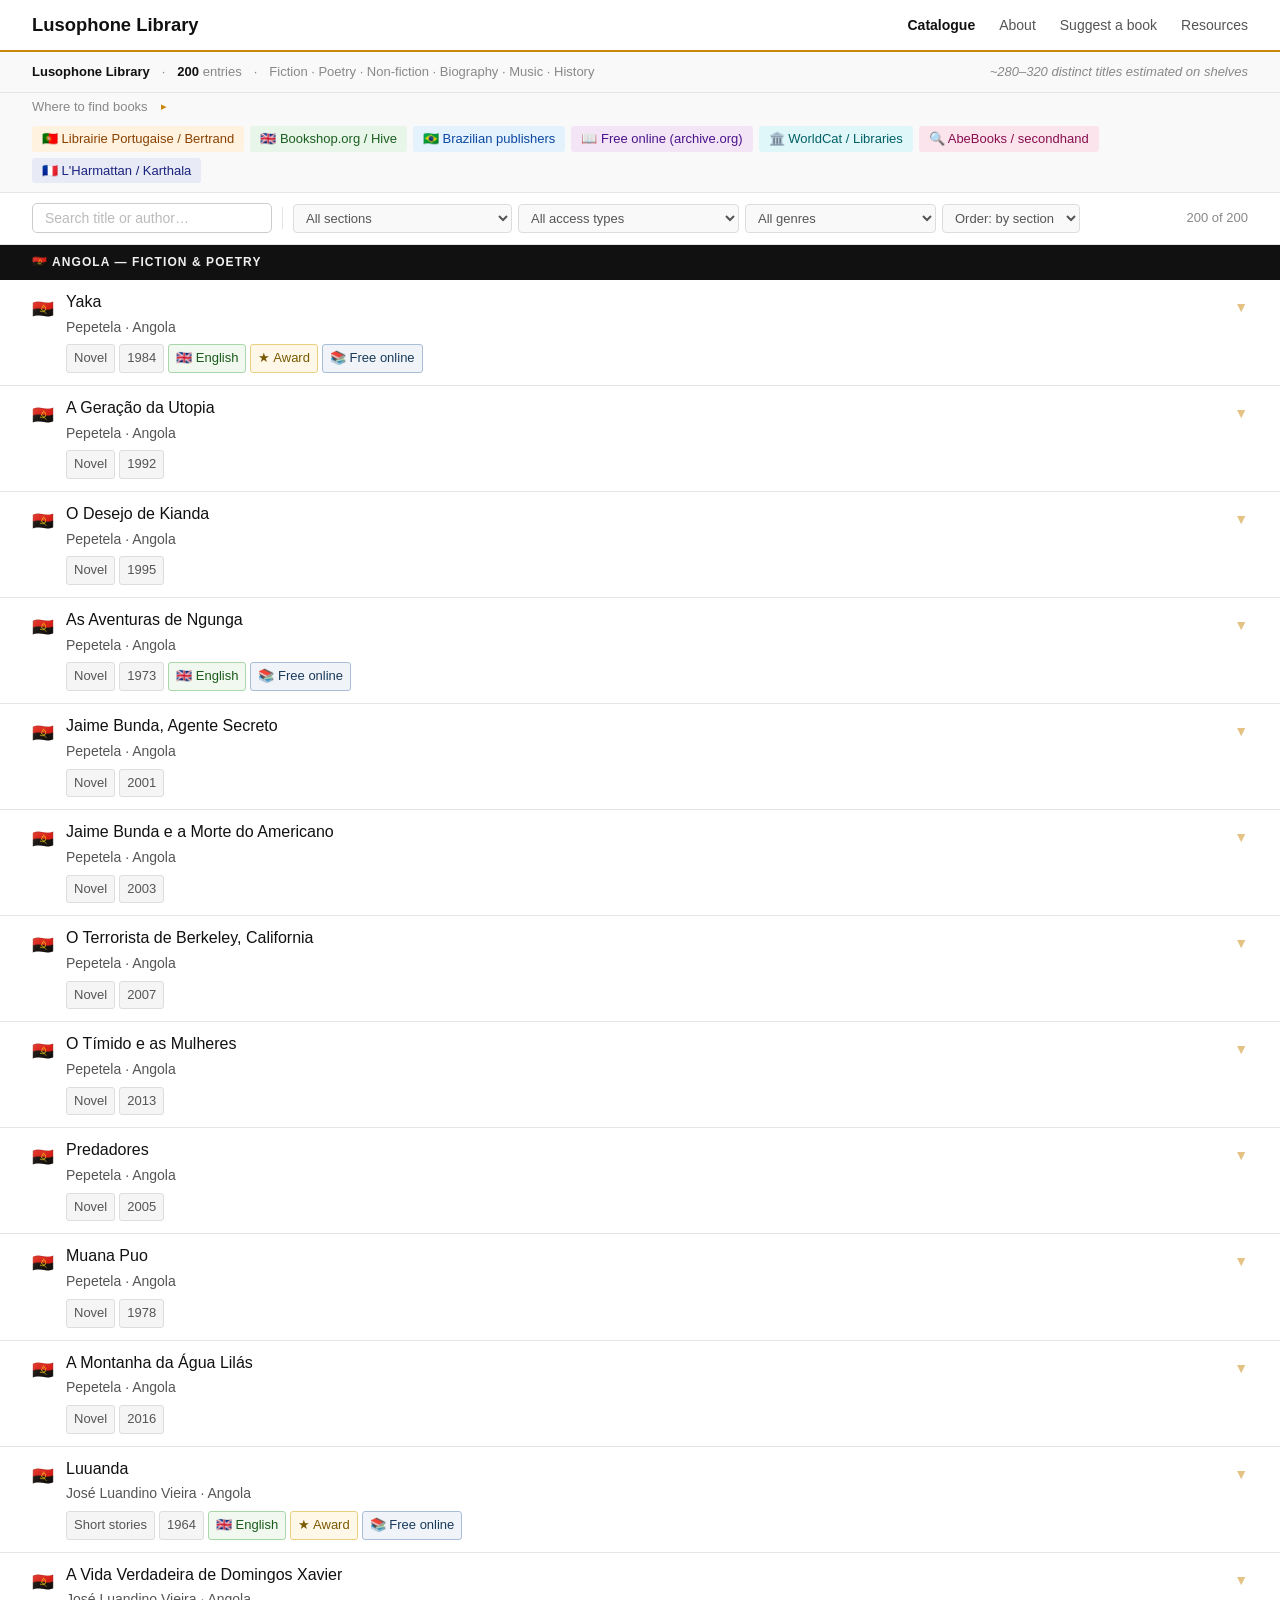
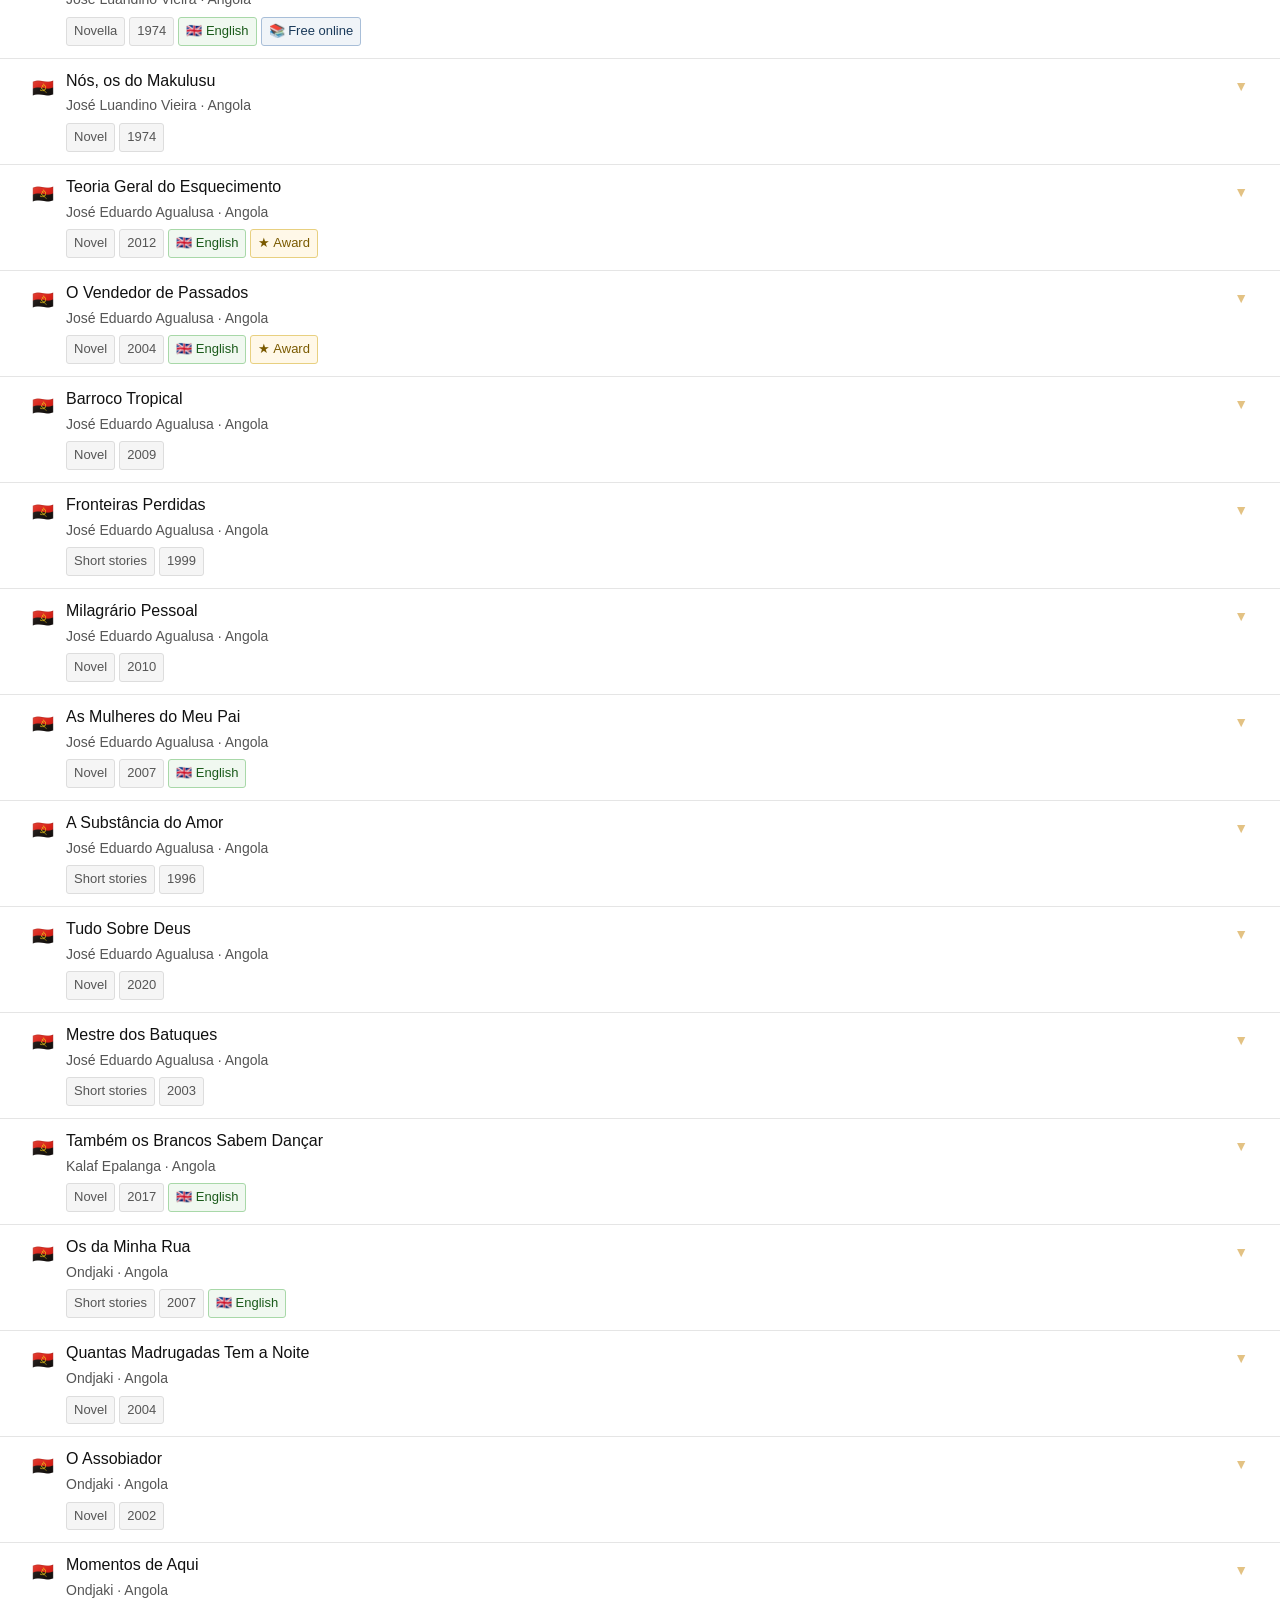
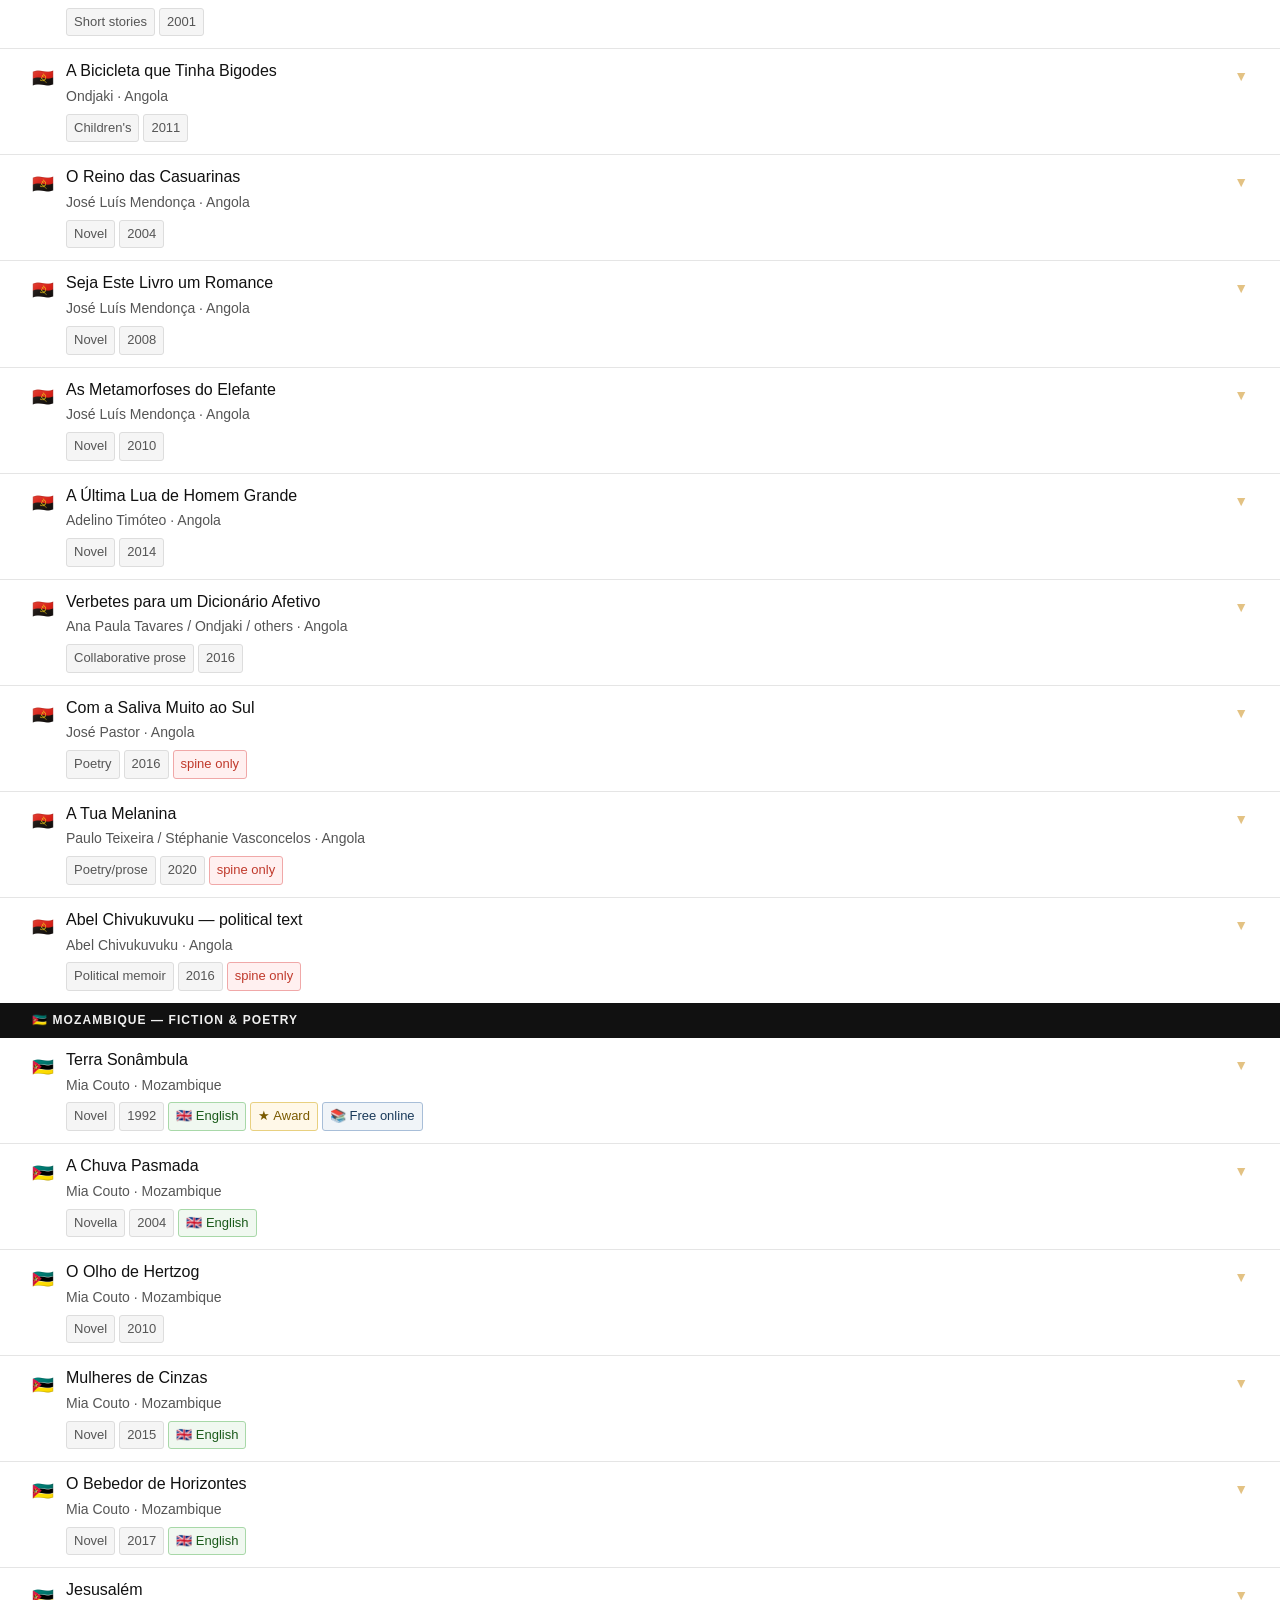
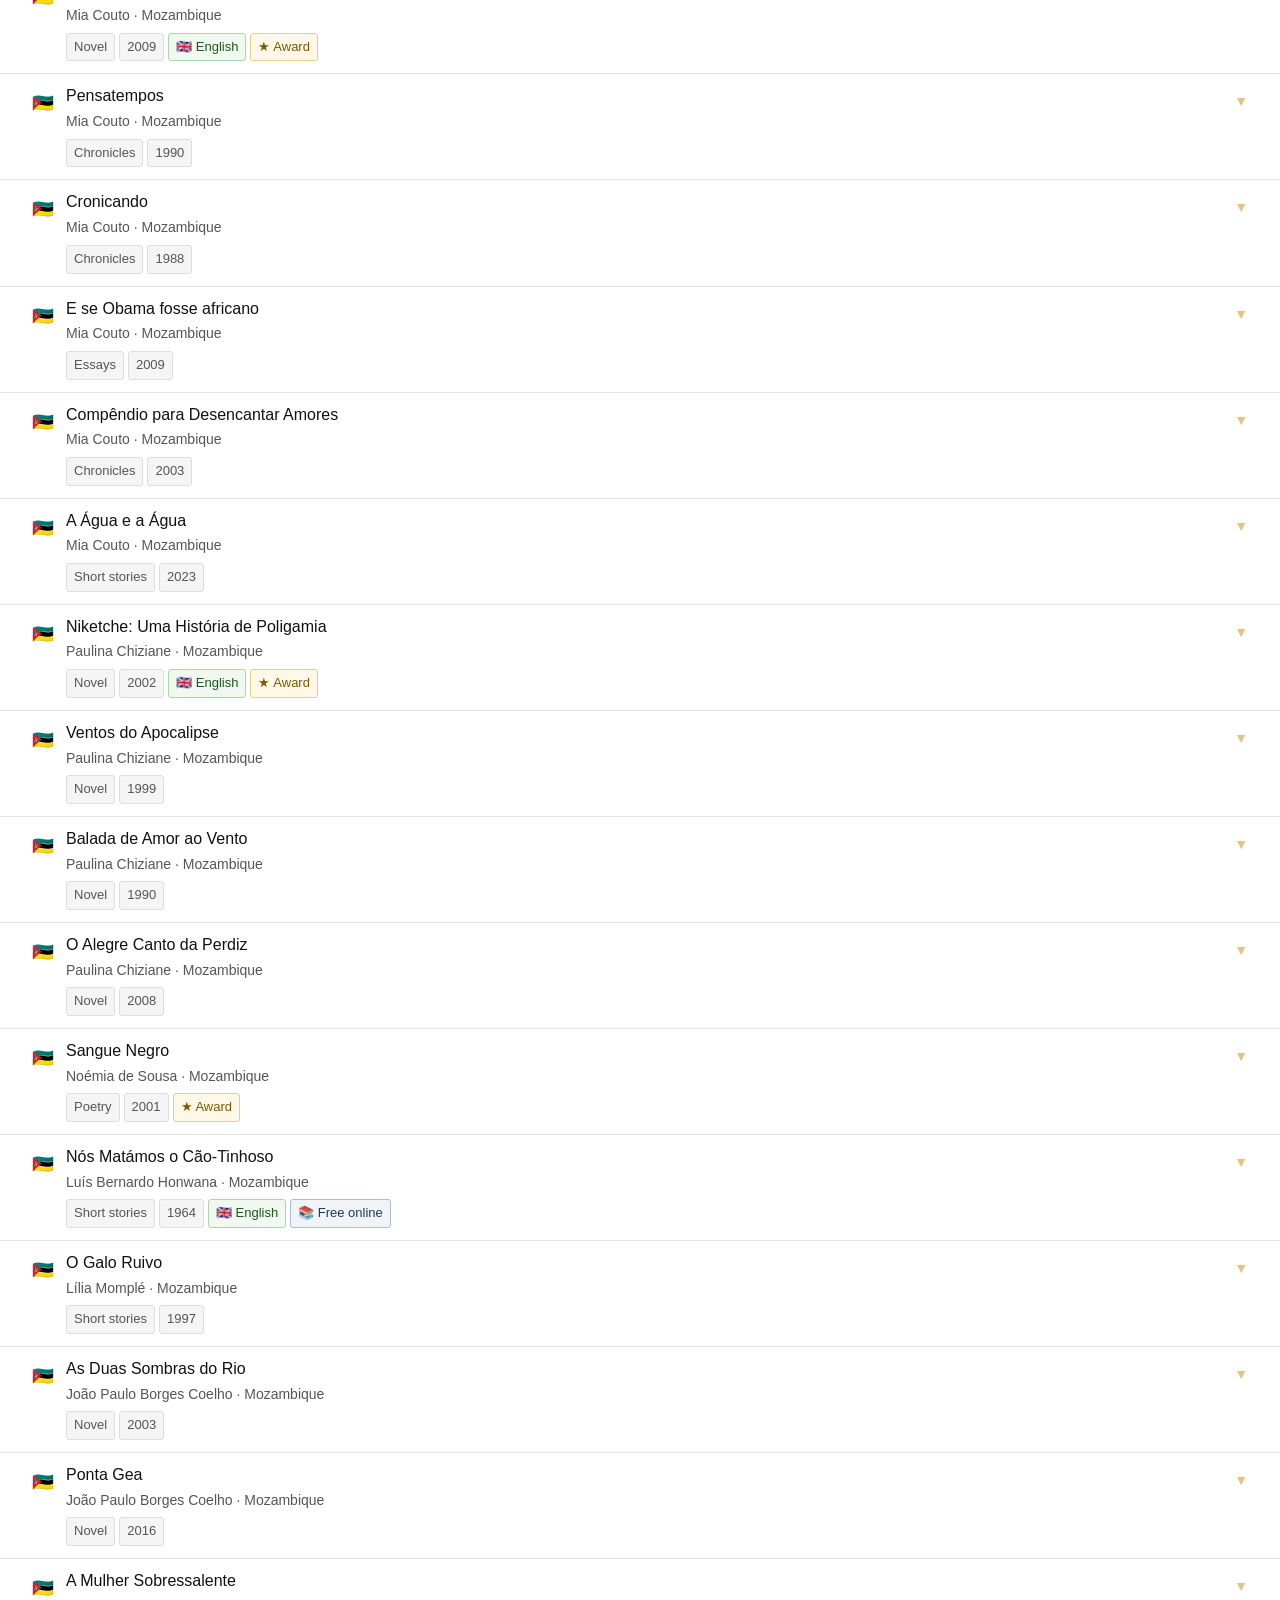
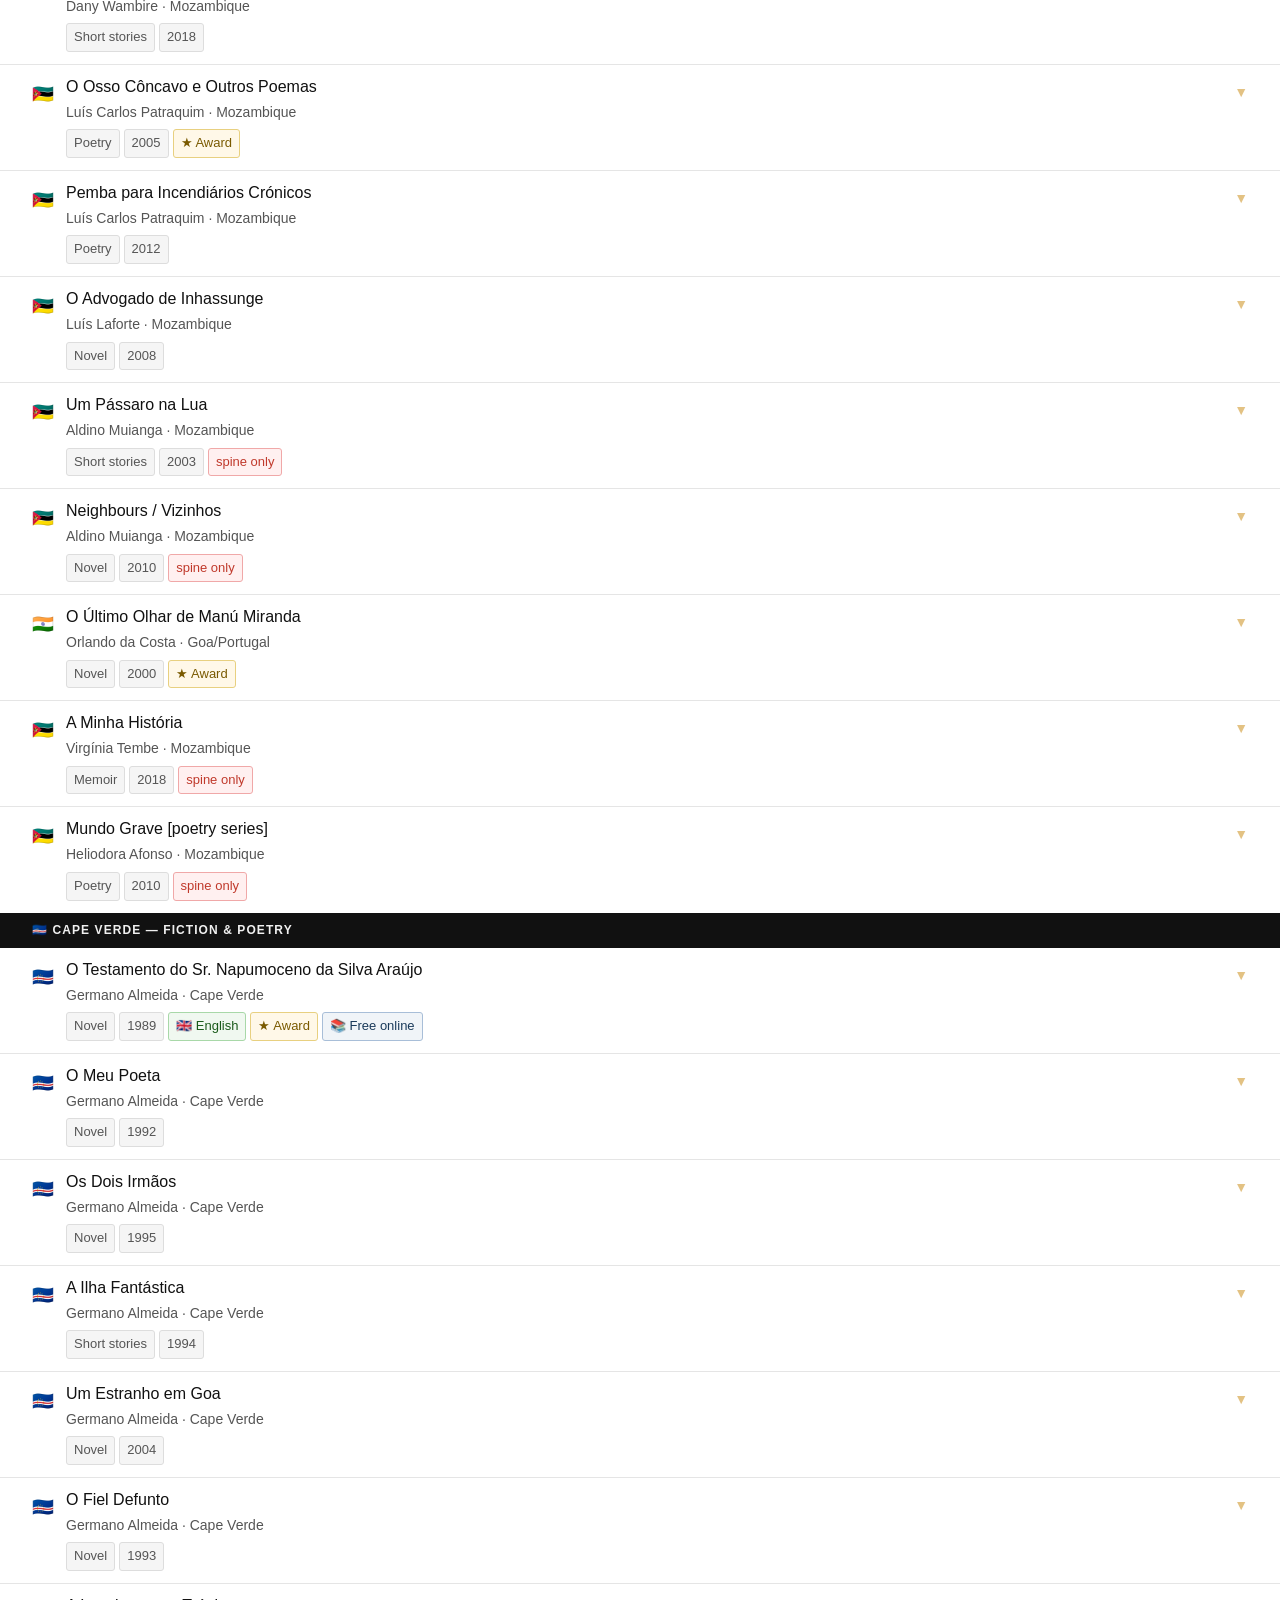
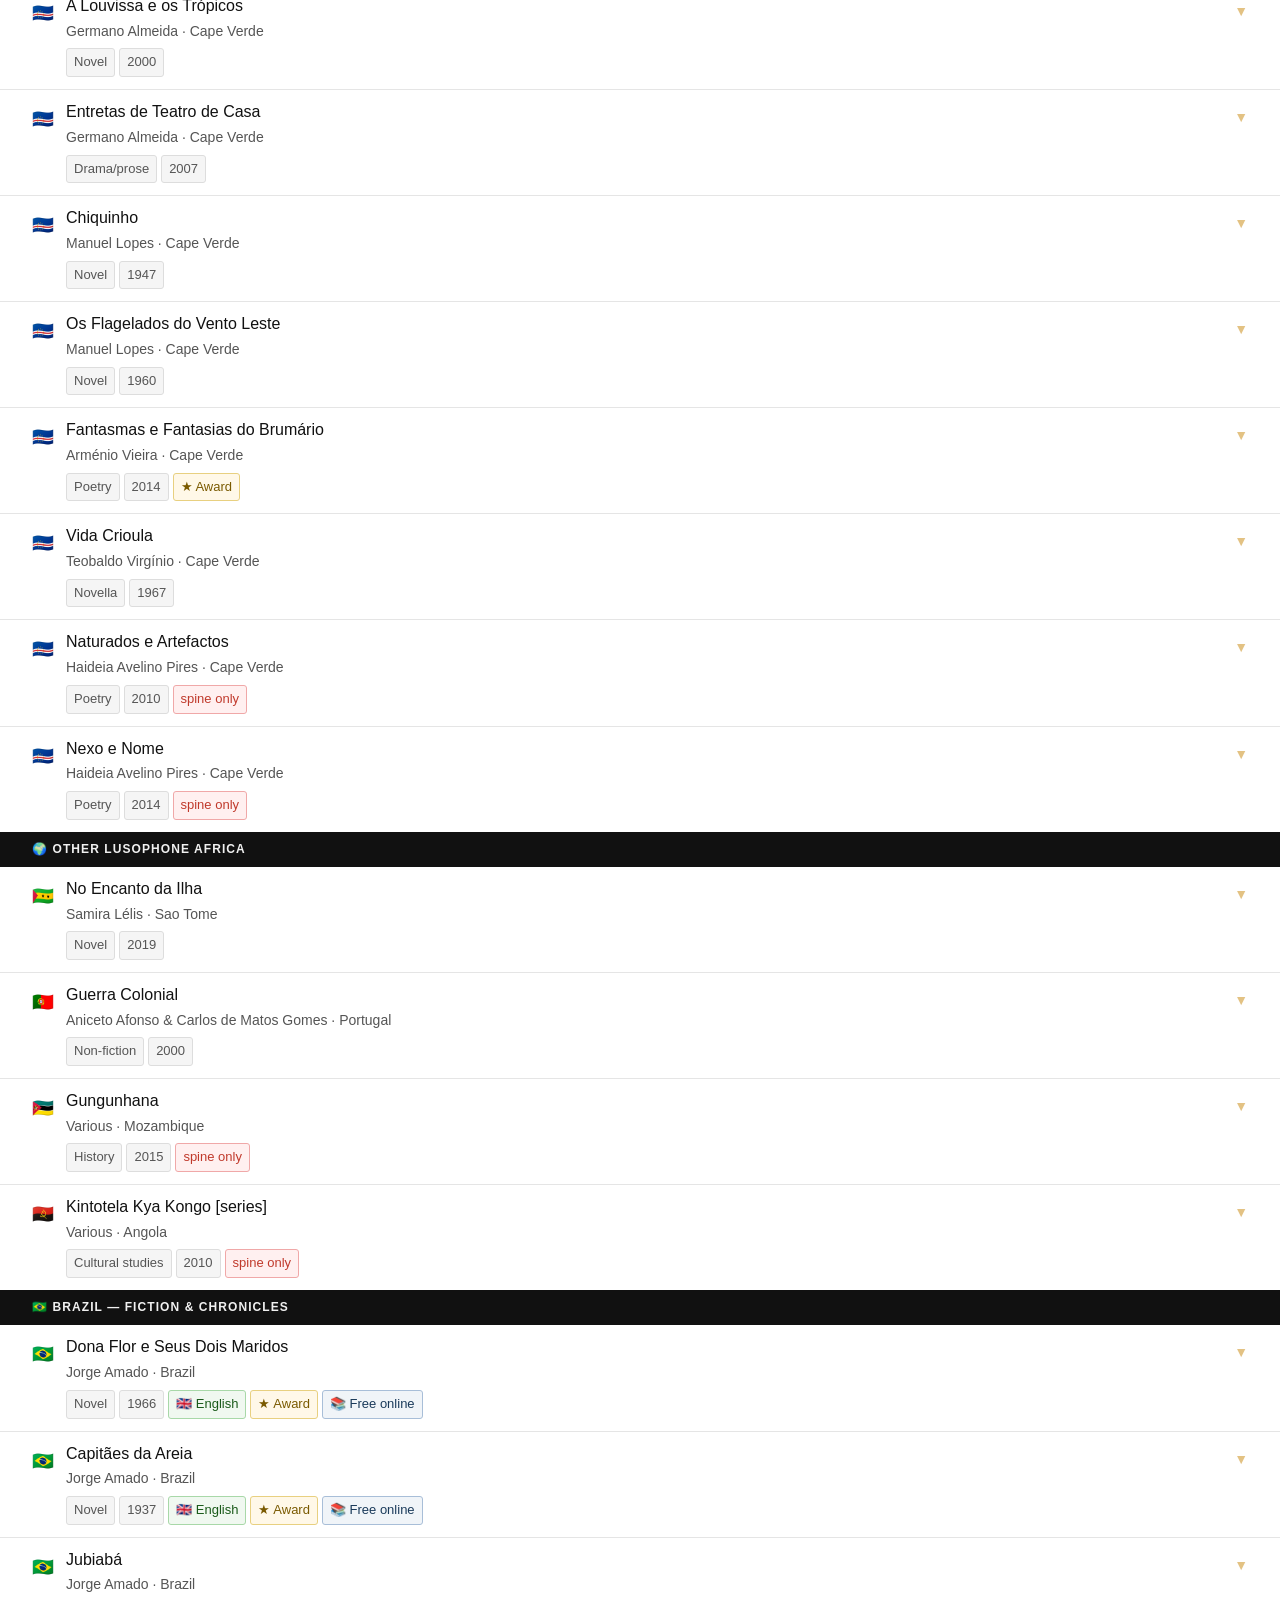
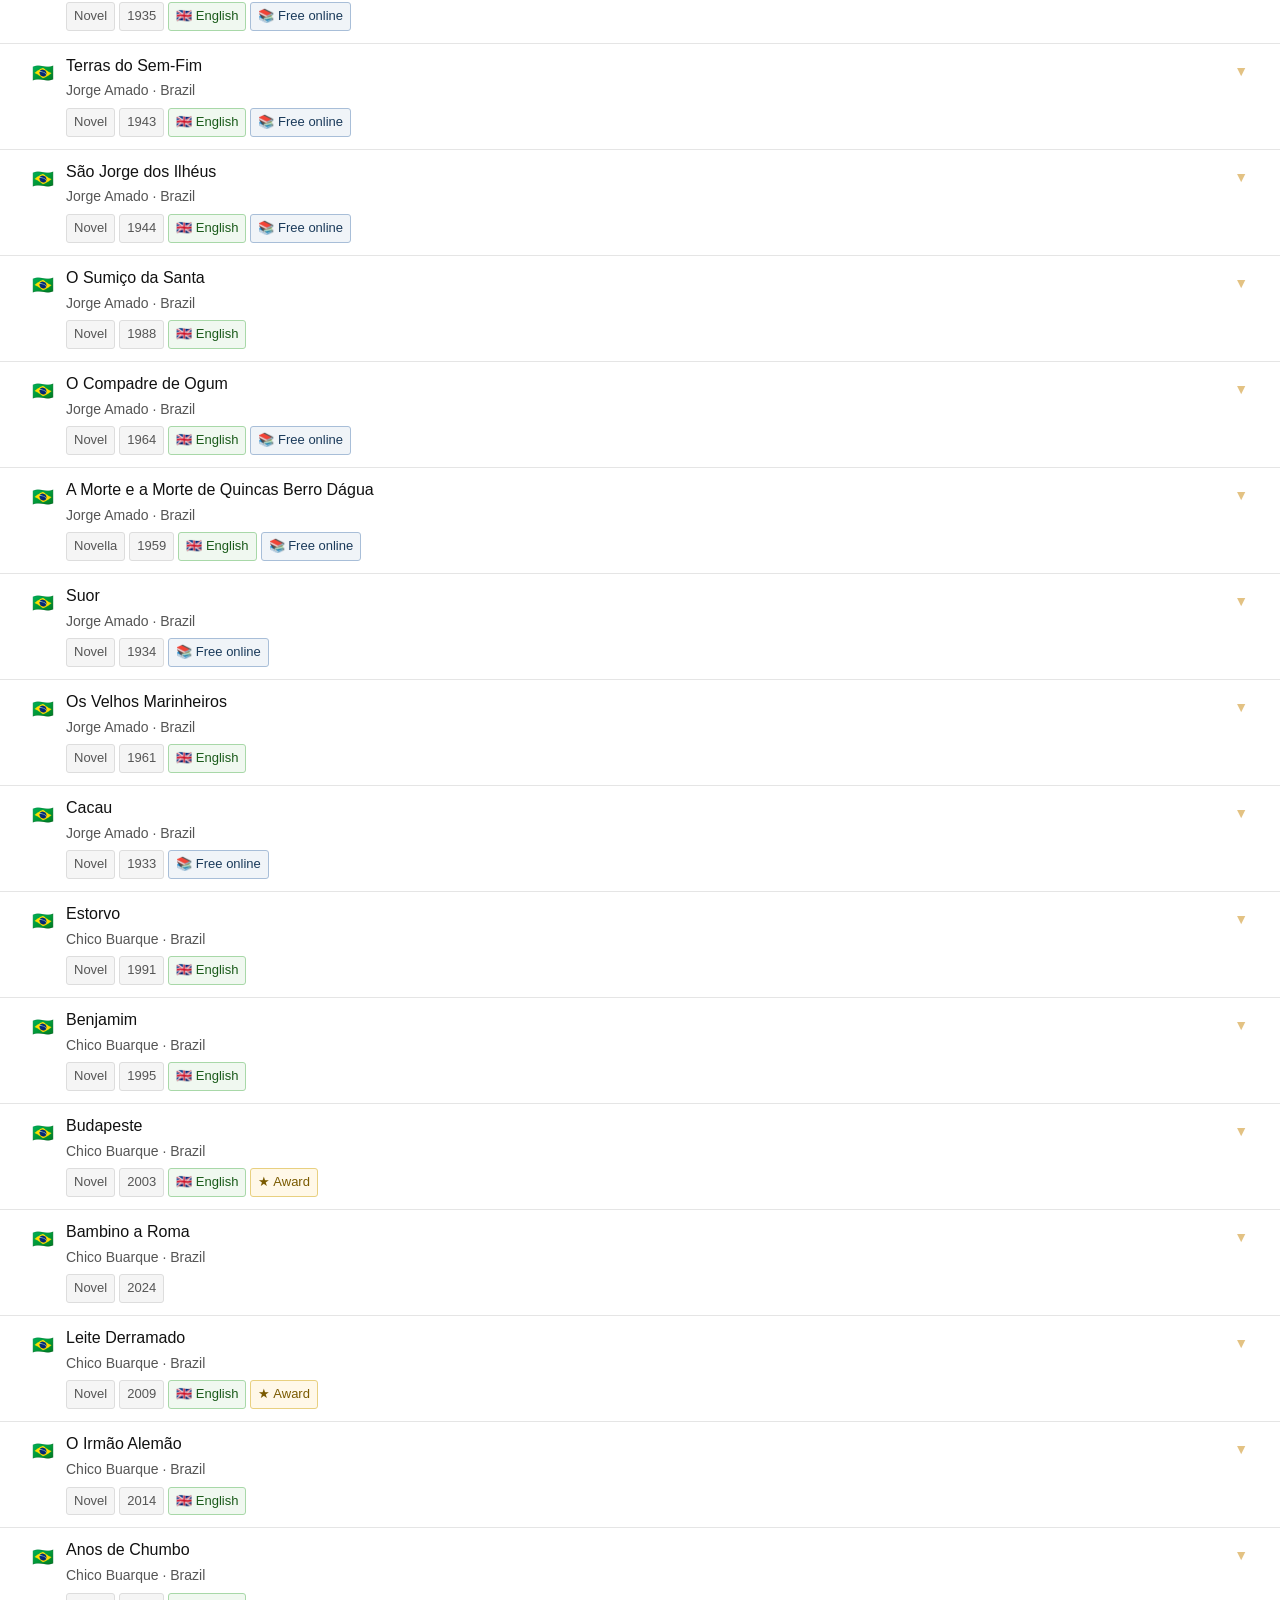
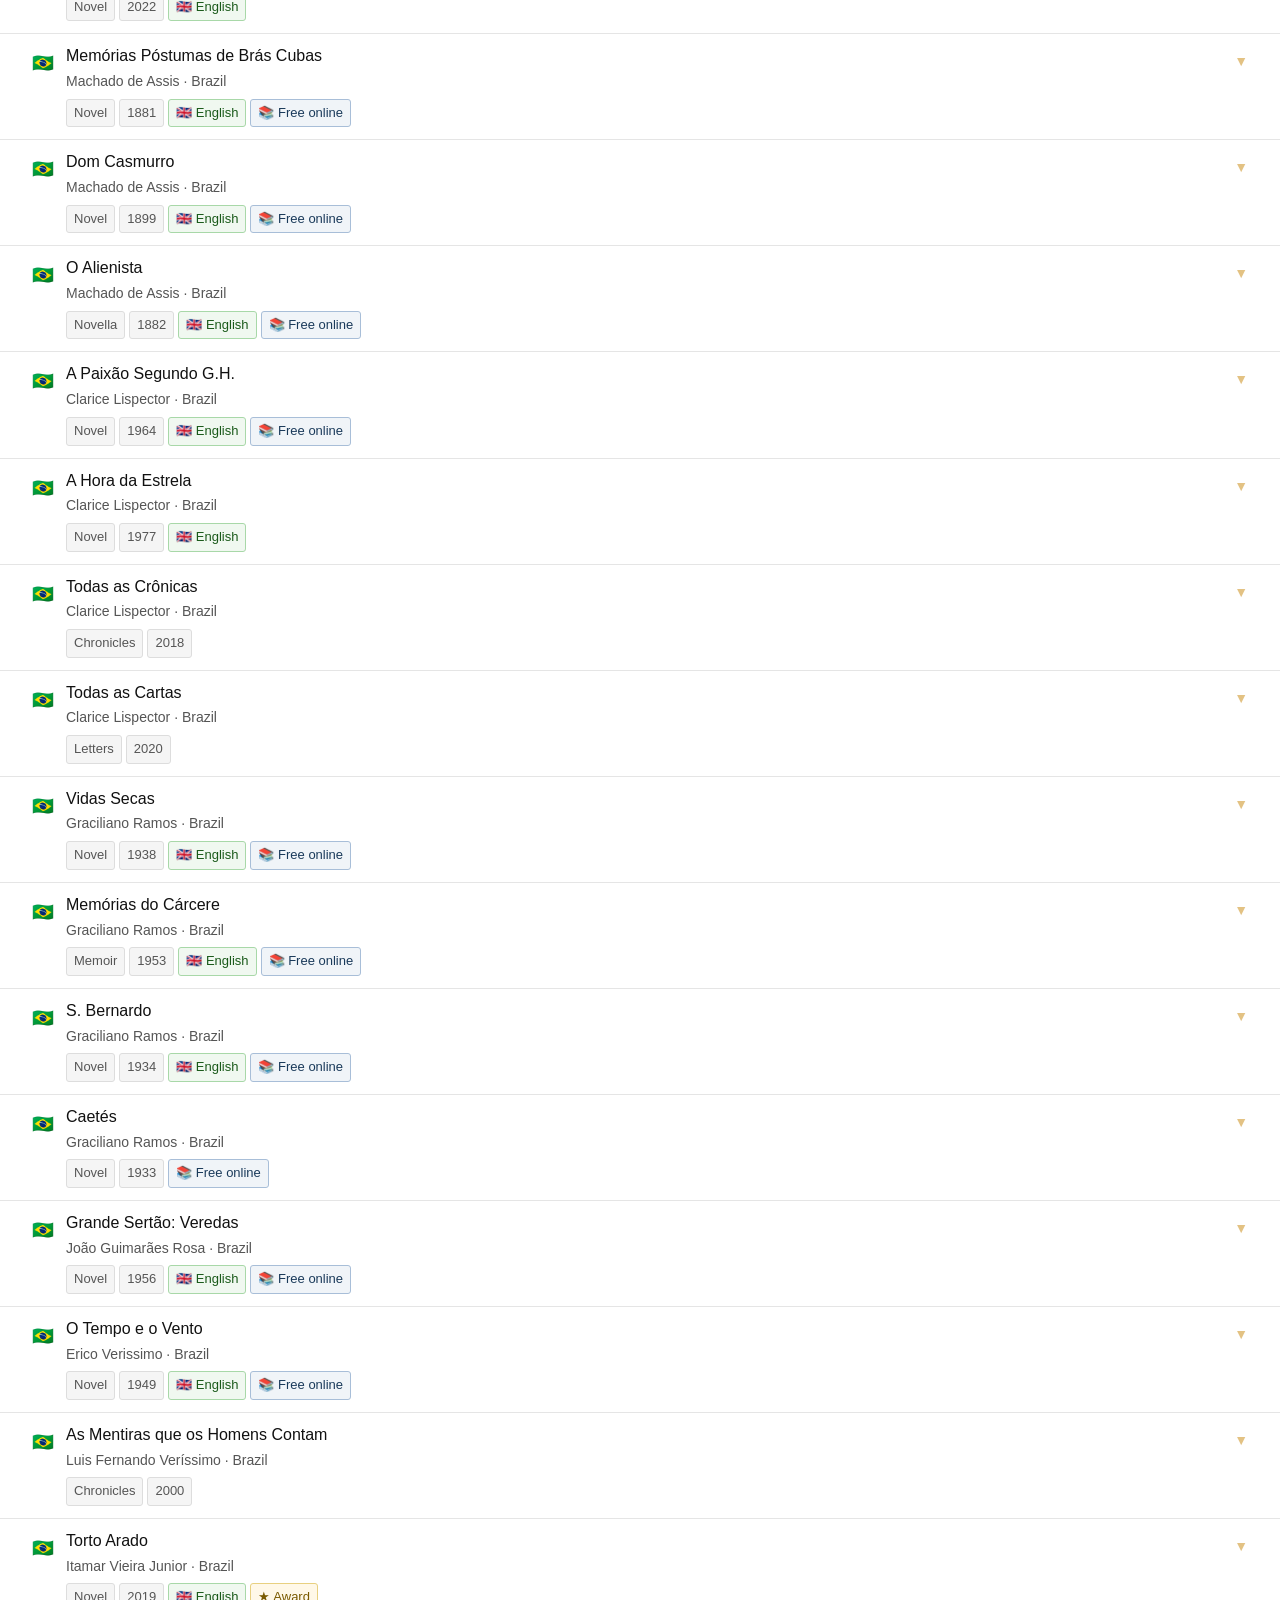
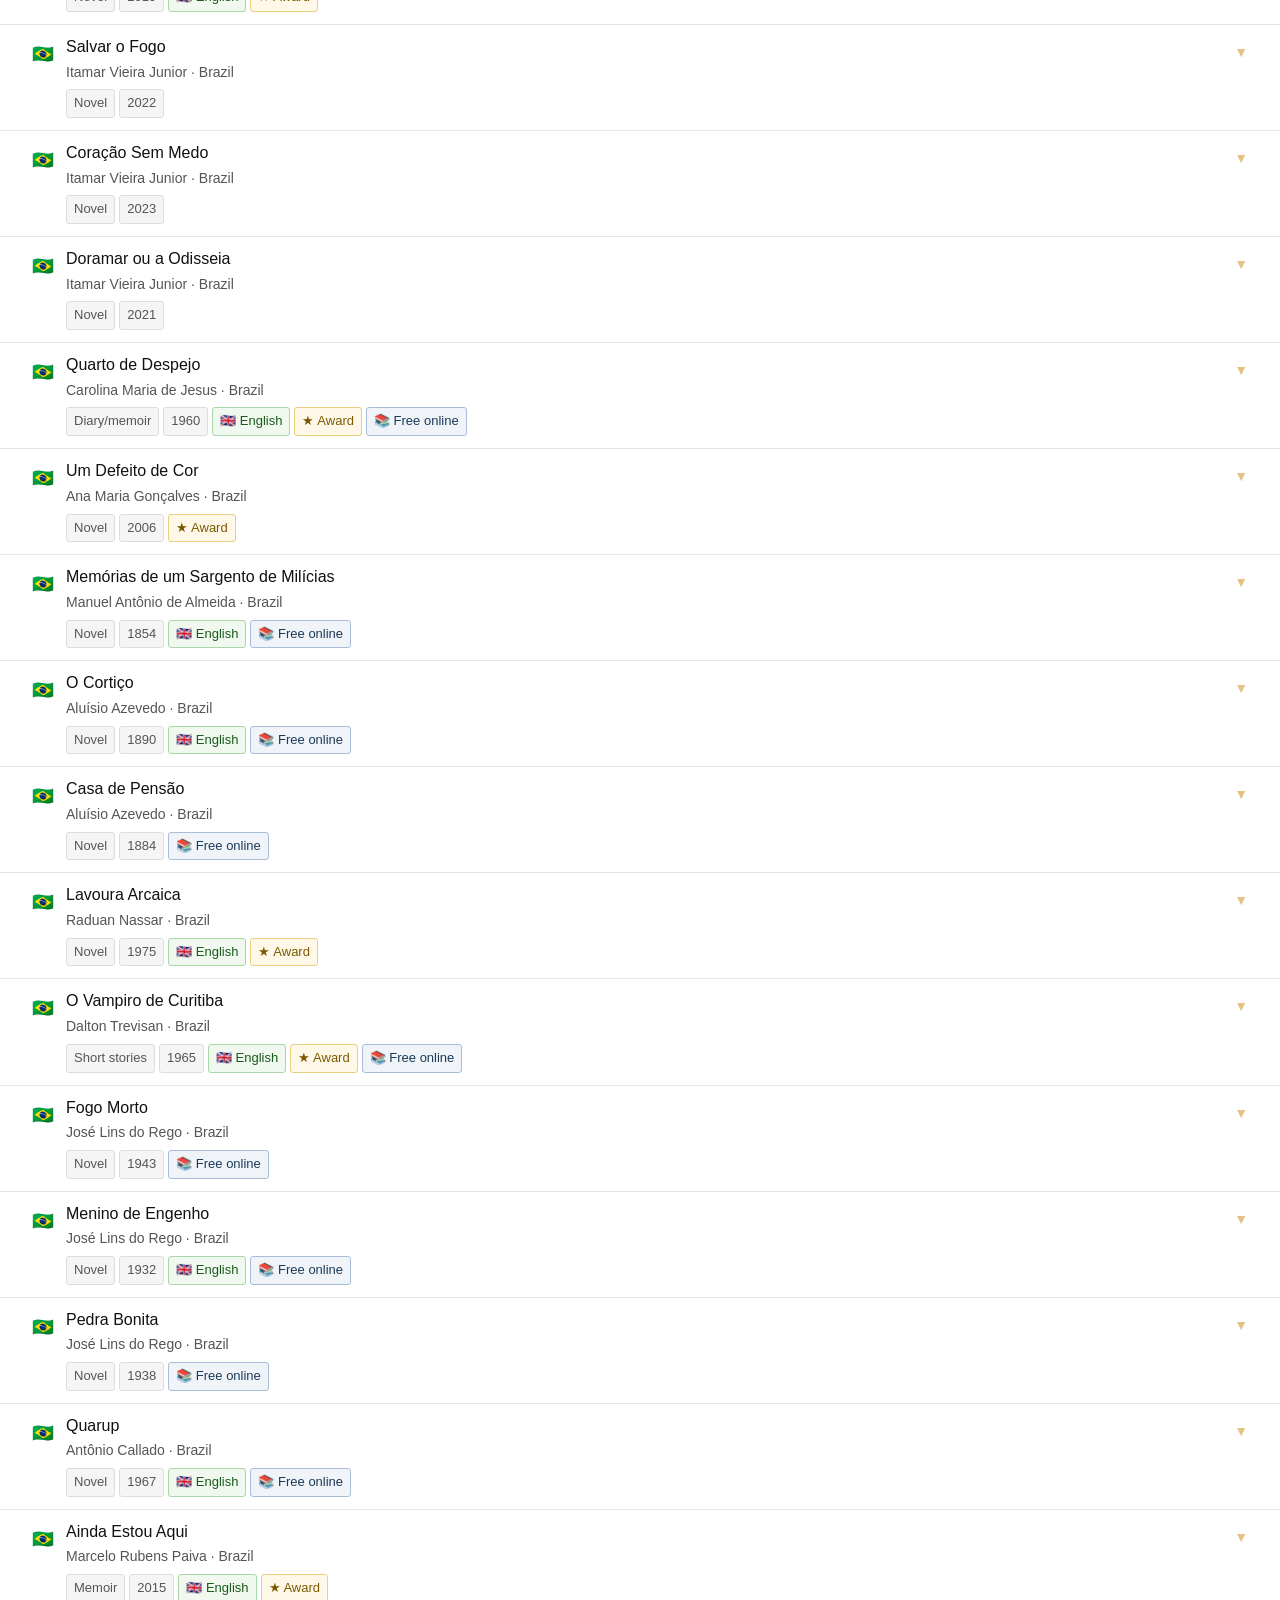
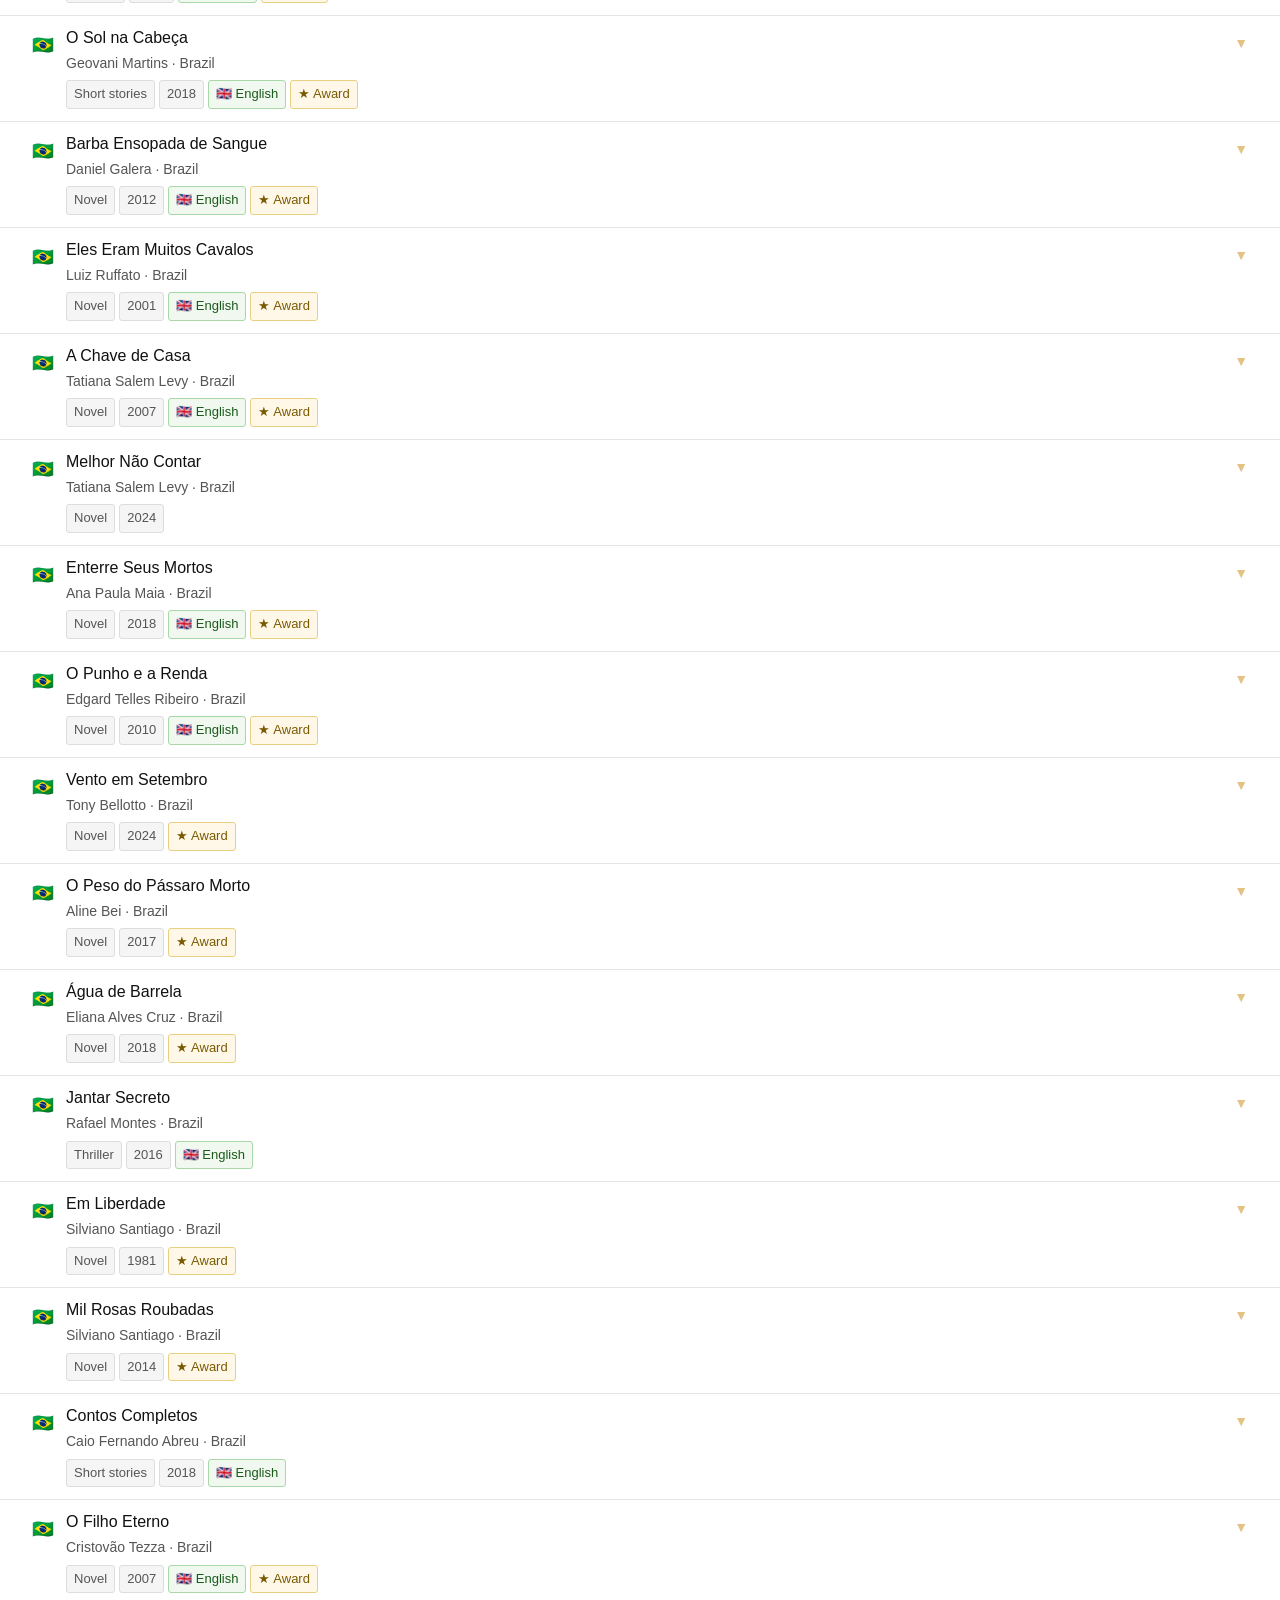
==== commit 938daf1f: "Typography: drop Georgia, switch all headings and wordmark to system sans-serif Co-Authored-By: Clau" ====
--- a/index.html
+++ b/index.html
@@ -3,7 +3,7 @@
 <head>
 <meta charset="UTF-8">
 <meta name="viewport" content="width=device-width, initial-scale=1.0">
-<meta http-equiv="Content-Security-Policy" content="default-src 'self'; script-src 'unsafe-inline'; style-src 'unsafe-inline'; img-src 'self' data:; connect-src 'self'; frame-ancestors 'none'">
+<meta http-equiv="Content-Security-Policy" content="default-src 'self'; script-src 'unsafe-inline'; style-src 'self' 'unsafe-inline'; img-src 'self' data:; connect-src 'self'; frame-ancestors 'none'">
 <title>Lusophone Library — Catalogue</title>
 <link rel="stylesheet" href="shared.css">
 <style>
--- a/shared.css
+++ b/shared.css
@@ -8,8 +8,8 @@
   padding:0 2rem;display:flex;align-items:center;
   justify-content:space-between;height:52px;
   position:sticky;top:0;z-index:100}
-.wordmark{font-family:Georgia,serif;font-size:1.15rem;font-weight:700;
-  color:#111;text-decoration:none;letter-spacing:-0.01em}
+.wordmark{font-size:1.15rem;font-weight:700;
+  color:#111;text-decoration:none;letter-spacing:0}
 .wordmark:hover{color:#c8860a}
 .site-header nav{display:flex;gap:1.5rem;align-items:center}
 .site-header nav a{font-size:14px;color:#555;text-decoration:none}
@@ -26,18 +26,18 @@
 .page-title{padding:1.75rem 2rem 0;max-width:700px;margin:0 auto}
 .page-title .eyebrow{font-size:12px;font-weight:700;letter-spacing:.1em;
   text-transform:uppercase;color:#c8860a;margin-bottom:0.4rem}
-.page-title h1{font-family:Georgia,serif;font-size:1.75rem;font-weight:700;
+.page-title h1{font-size:1.75rem;font-weight:700;
   color:#111;line-height:1.25;margin-bottom:0.4rem}
 .page-title .sub{font-size:15px;color:#555;margin-bottom:0}
 
 /* ── CONTENT BODY (about + suggest) ─────────────────────────── */
 .body{max-width:700px;margin:0 auto;padding:2.5rem 2rem 4rem}
-h2{font-family:Georgia,serif;font-size:1.2rem;font-weight:700;
+h2{font-size:1.1rem;font-weight:700;
   color:#111;margin:2rem 0 0.75rem;padding-top:1.5rem;
   border-top:1px solid #e5e5e5}
 h2:first-child,.body>h2:first-of-type{border-top:none;padding-top:0}
-h3{font-family:Georgia,serif;font-size:1rem;font-weight:700;
-  color:#333;margin:1.25rem 0 0.5rem}
+h3{font-size:0.9rem;font-weight:700;letter-spacing:.03em;text-transform:uppercase;
+  color:#555;margin:1.25rem 0 0.5rem}
 p{margin-bottom:1rem;color:#111}
 p:last-child{margin-bottom:0}
 strong{font-weight:700;color:#111}
